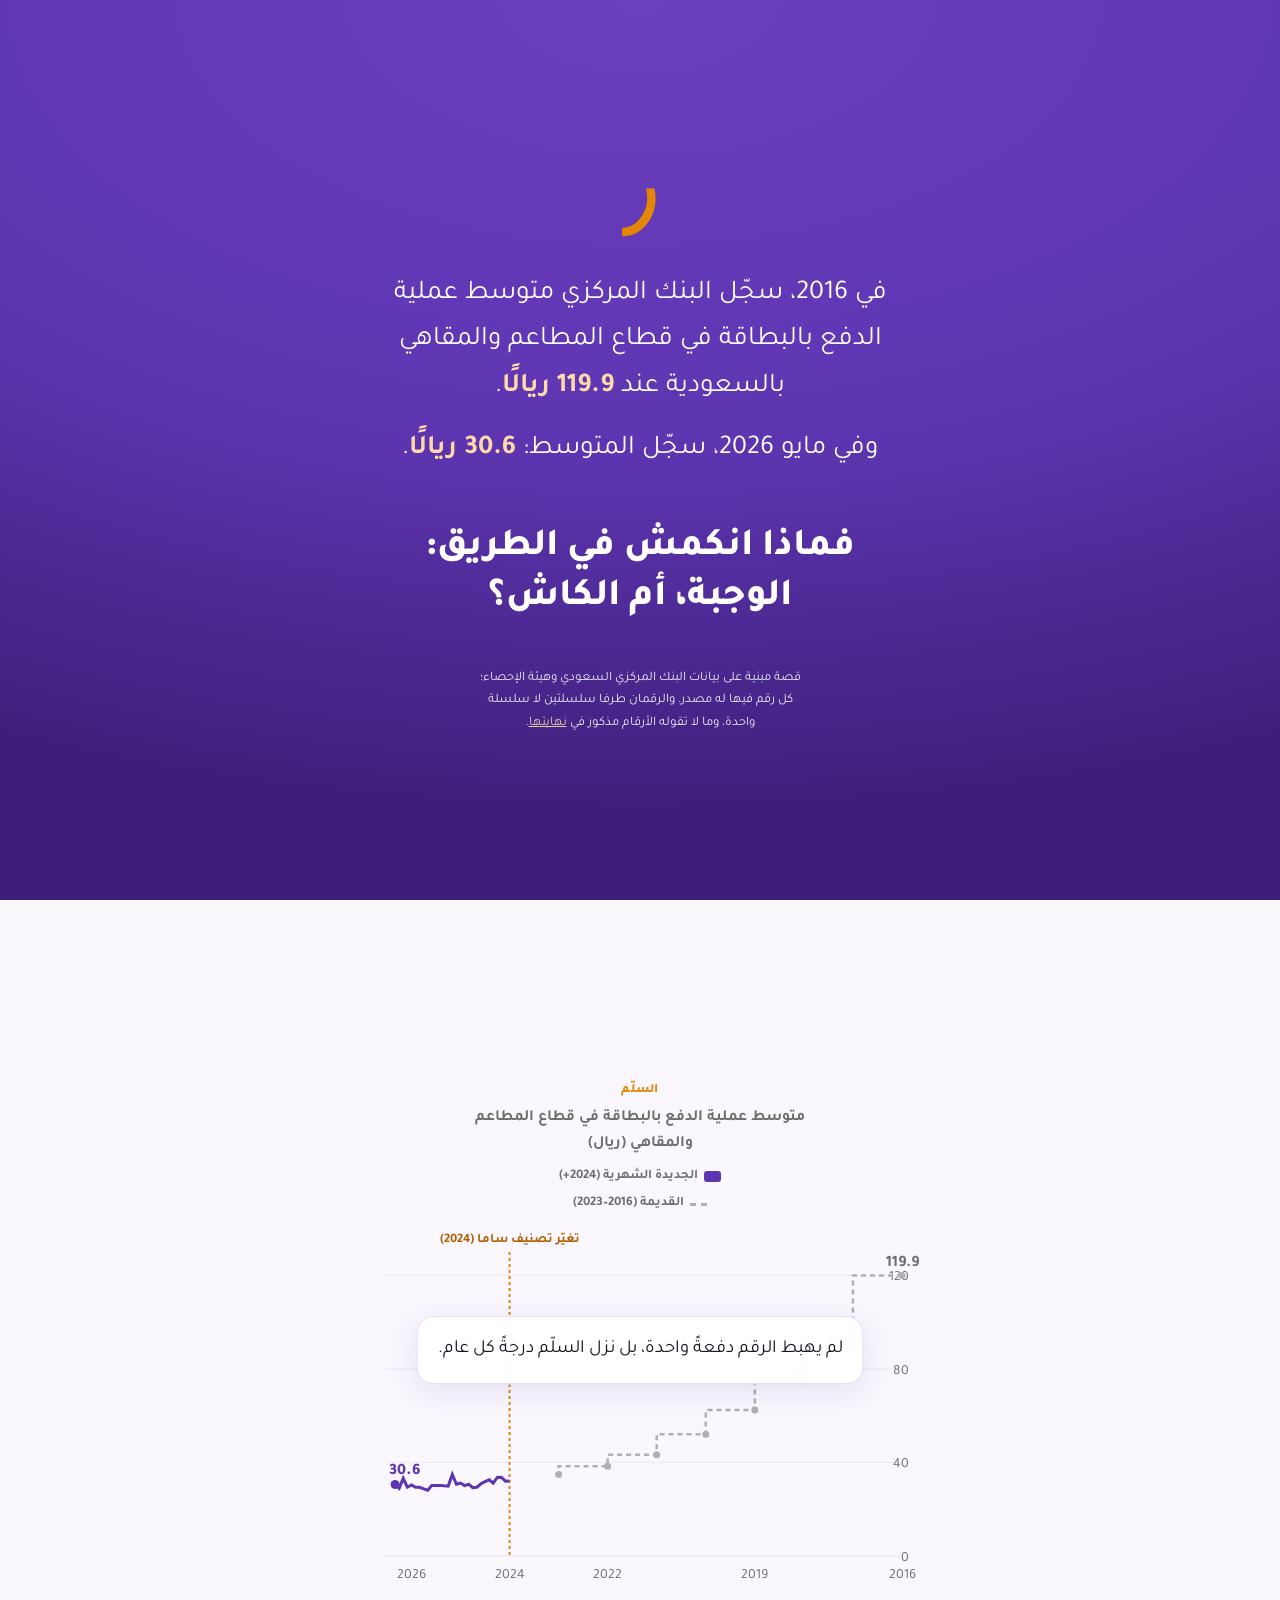
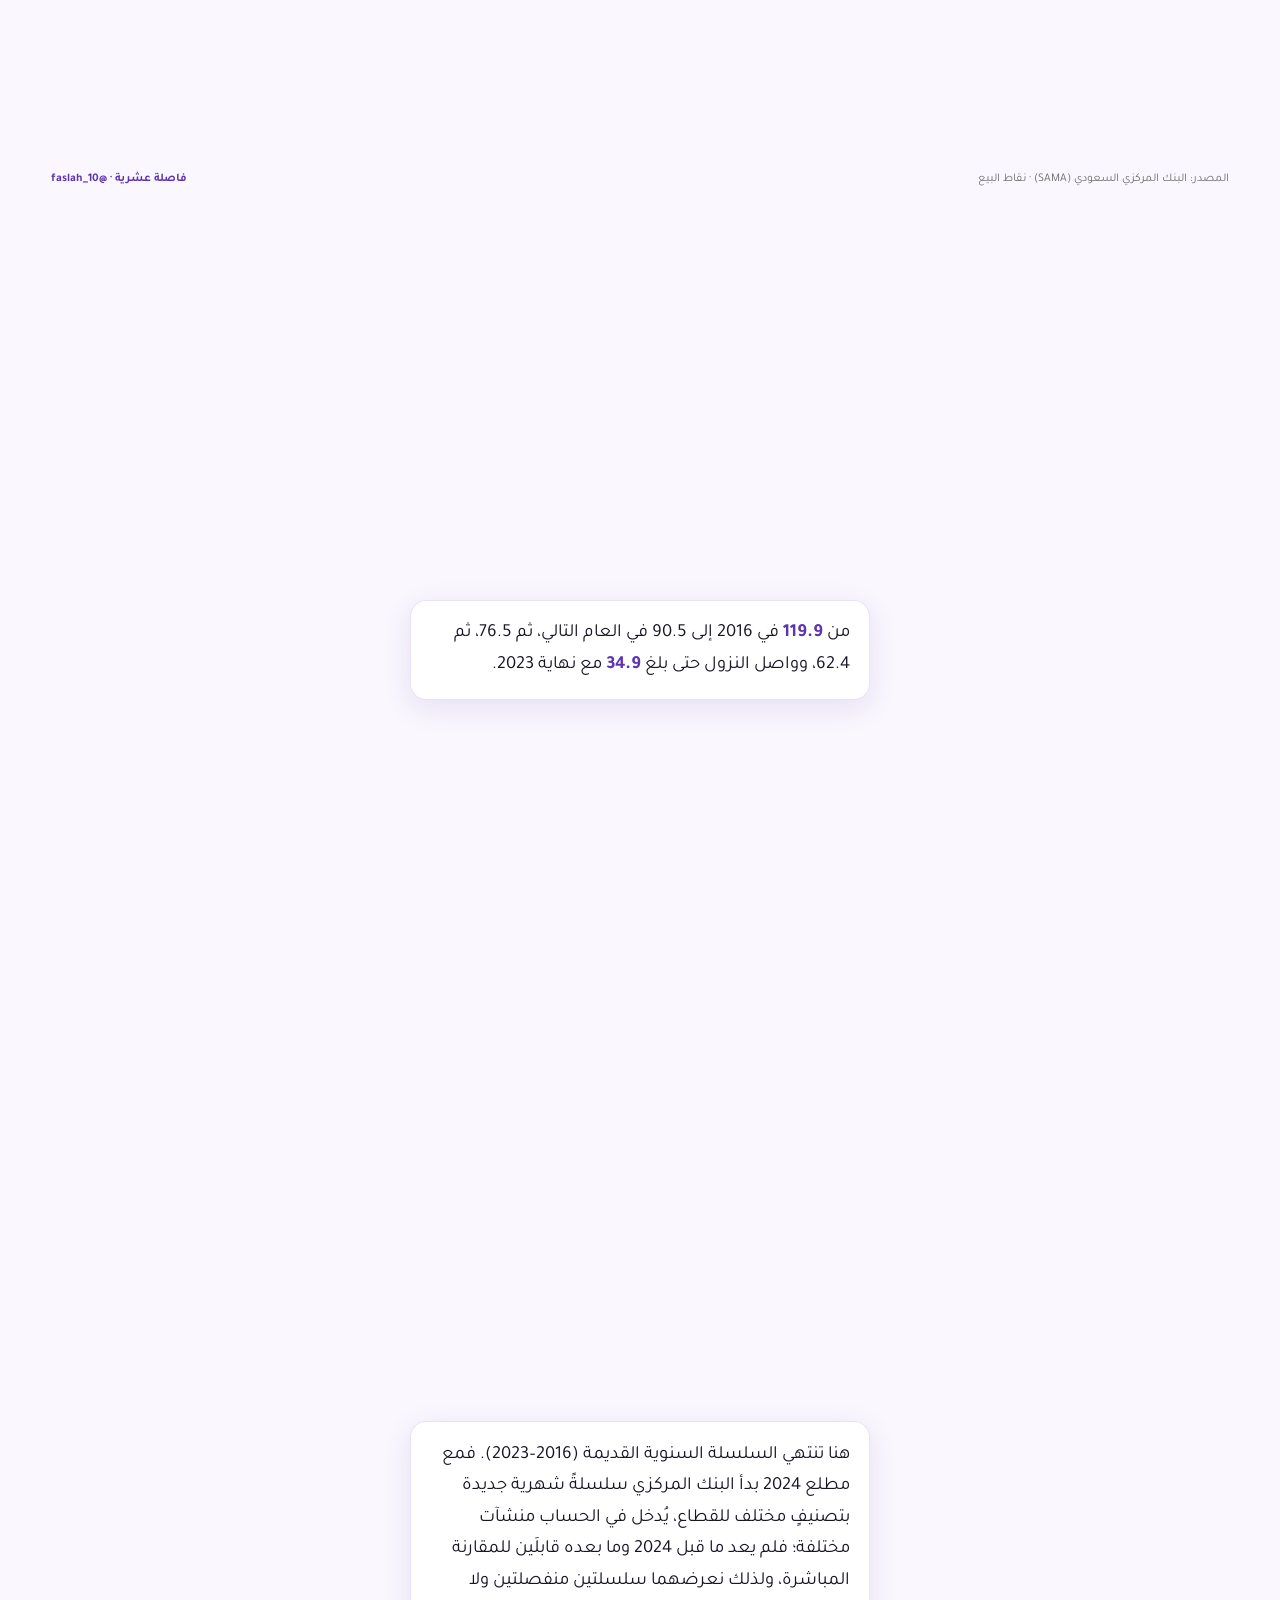
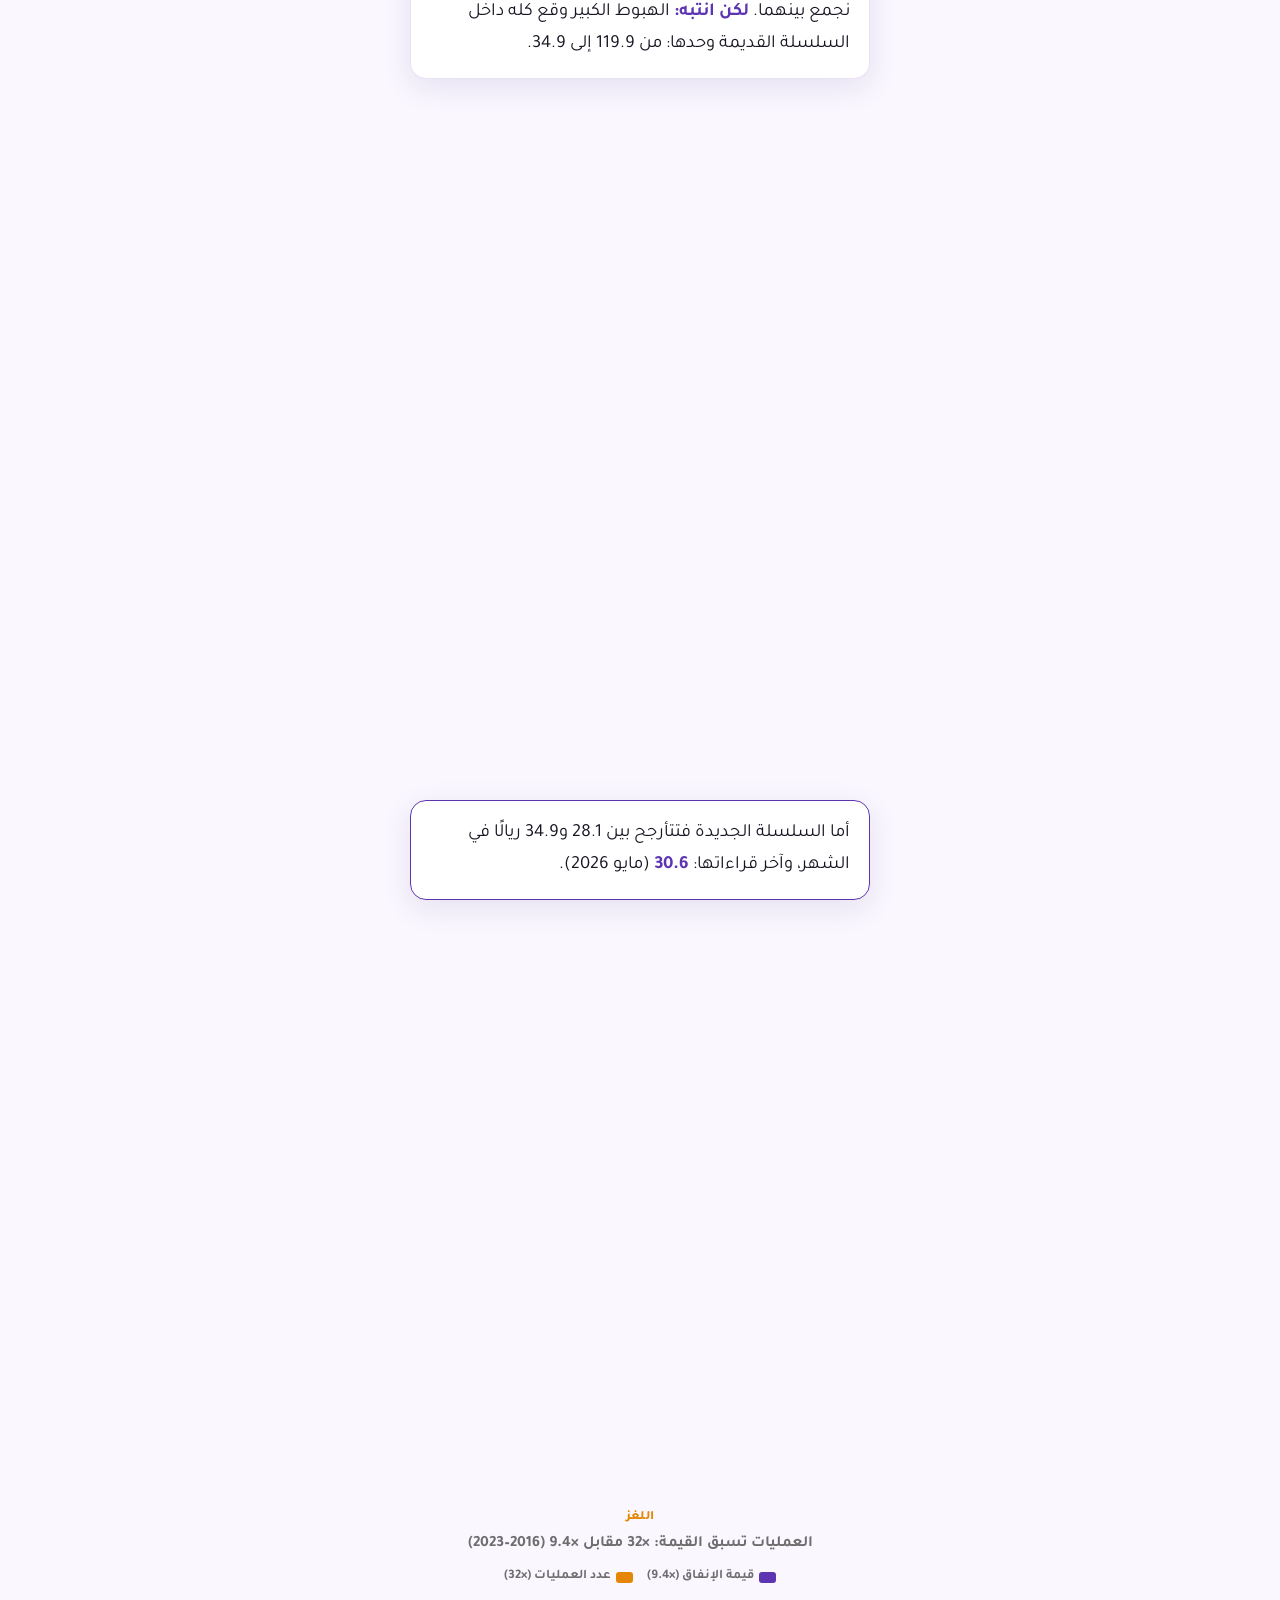
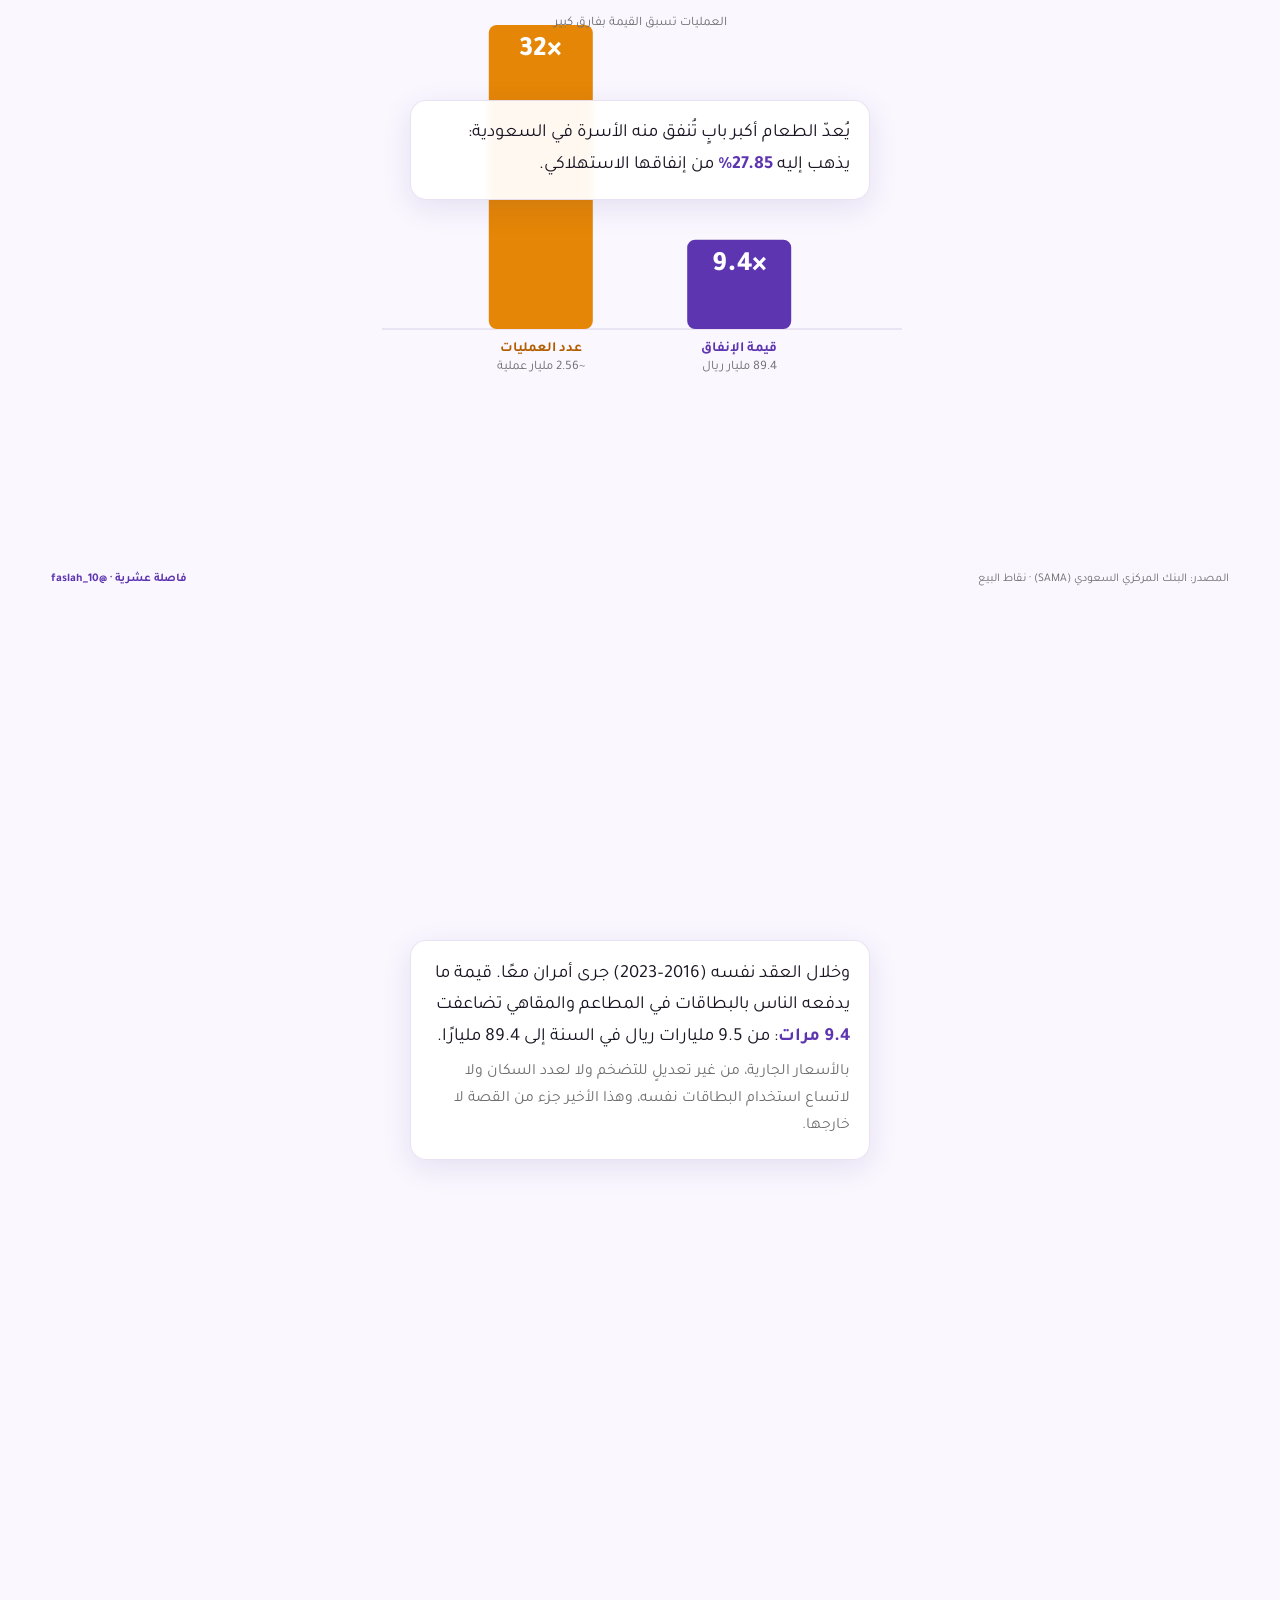
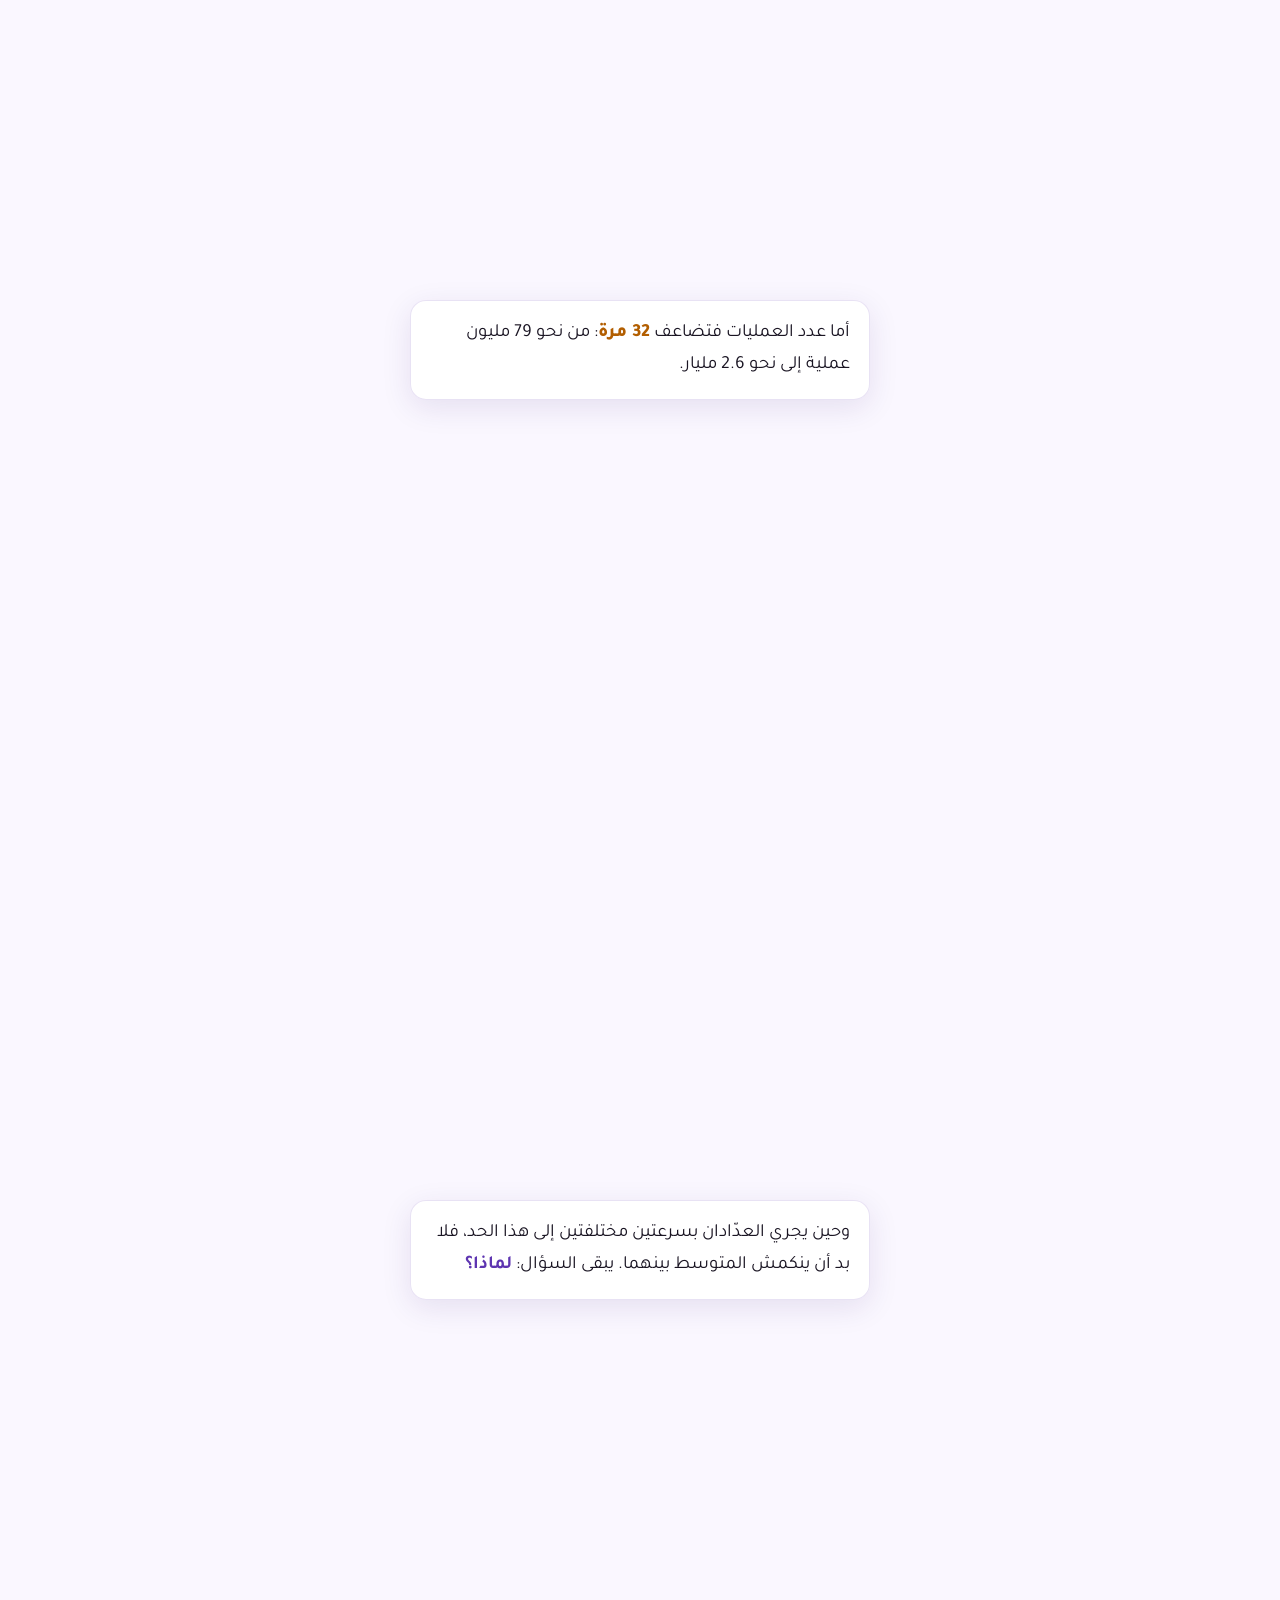
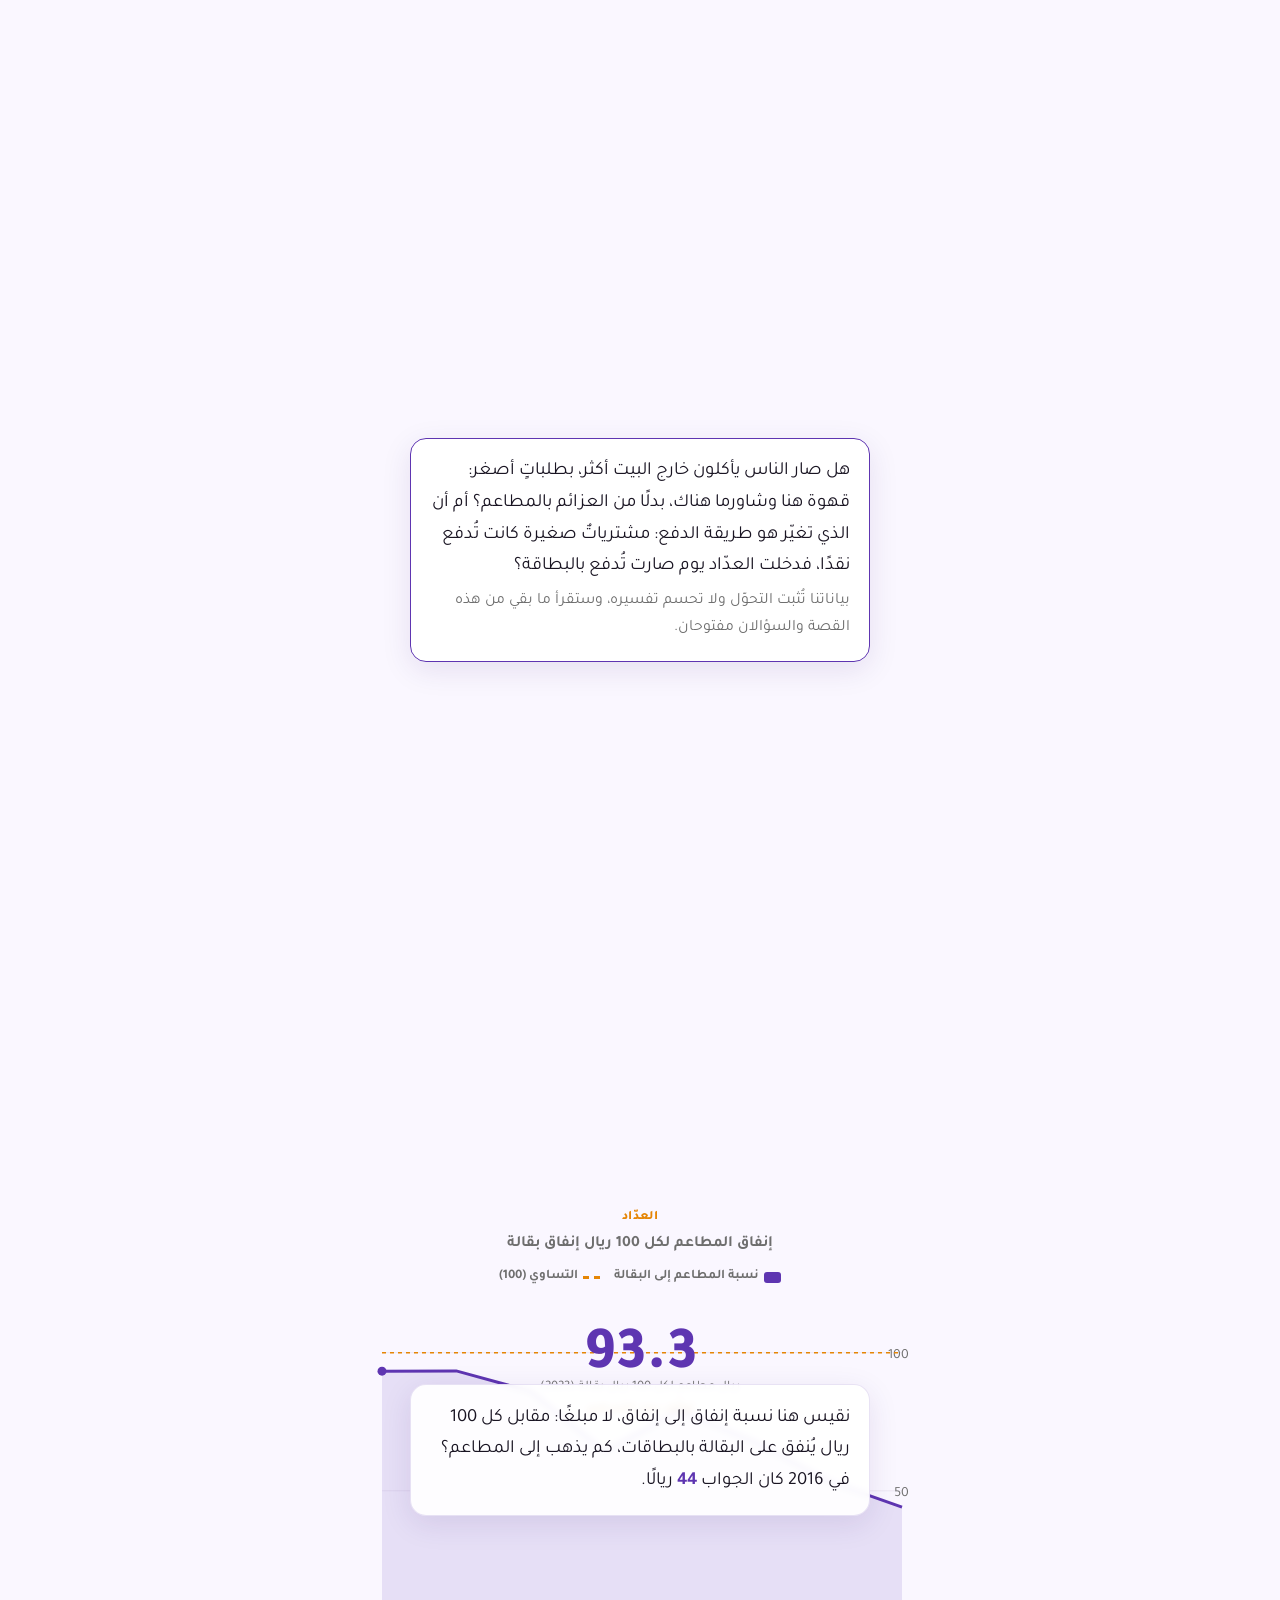
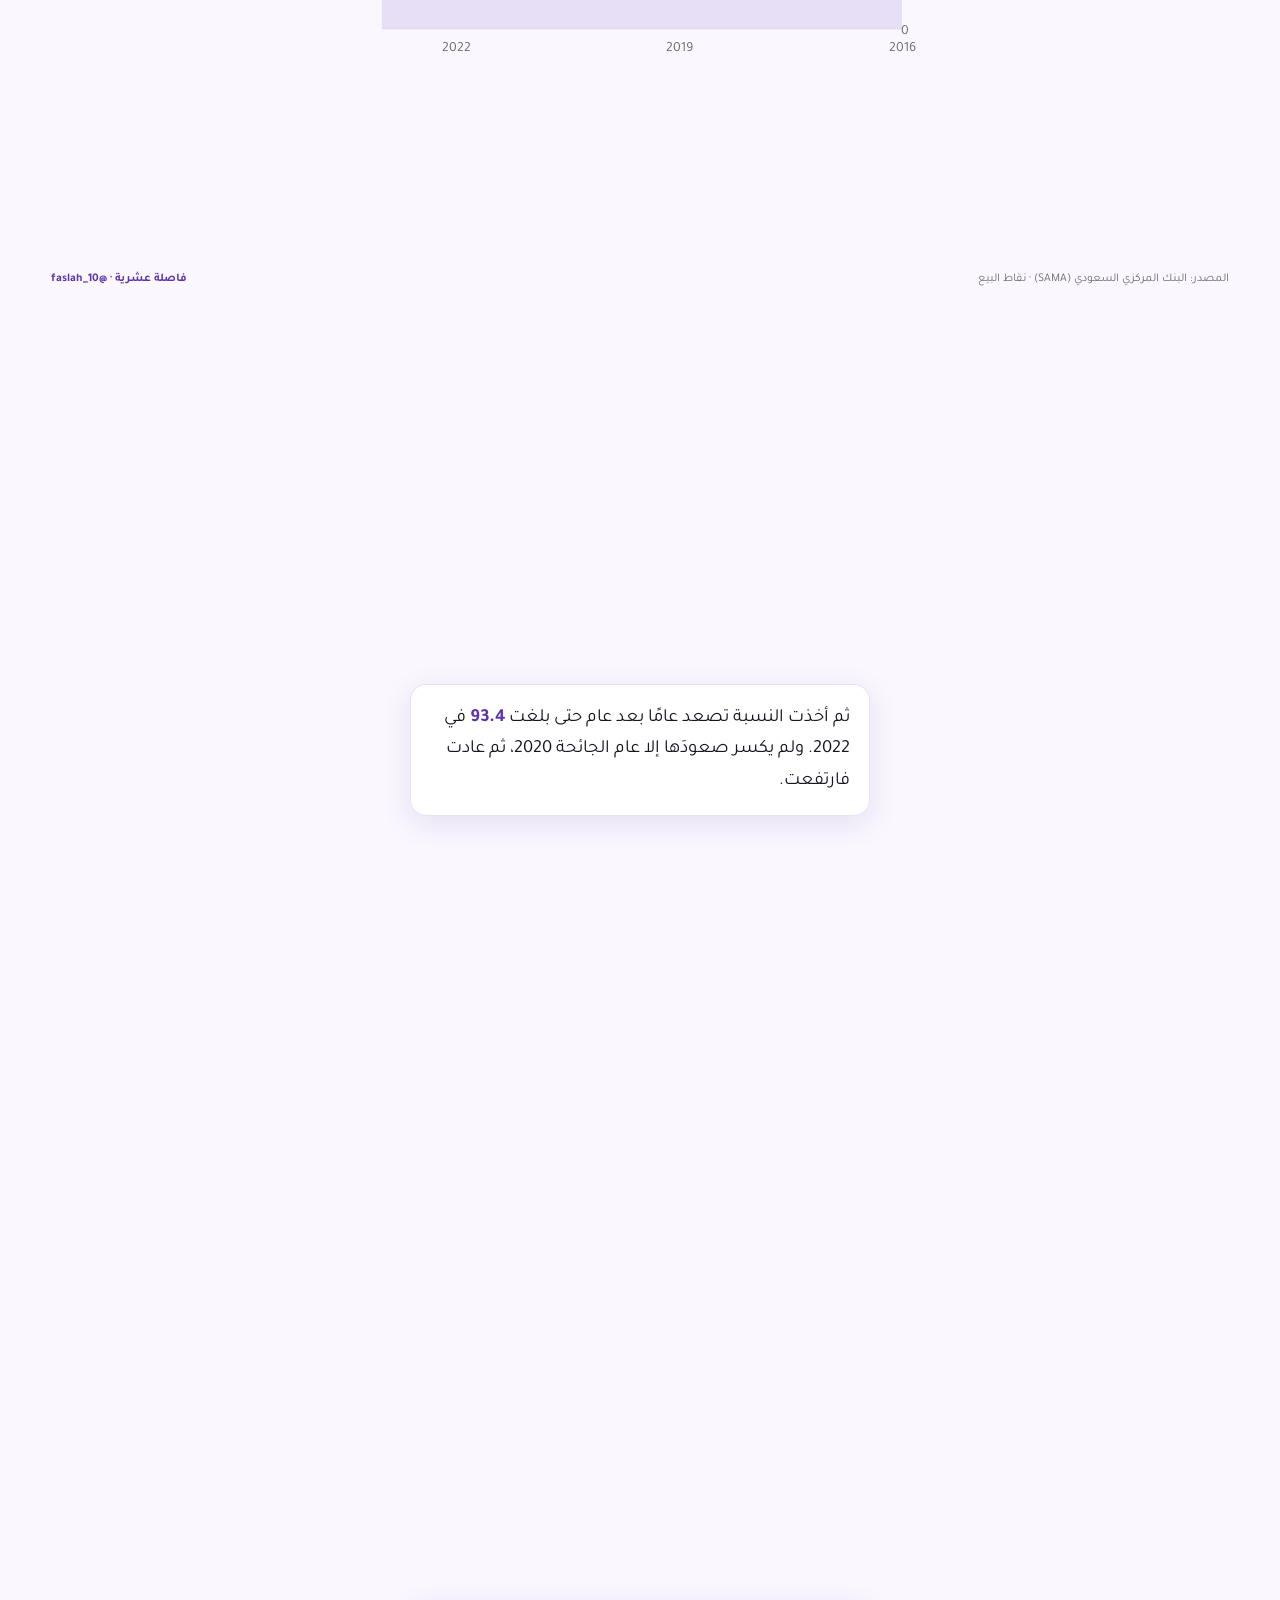
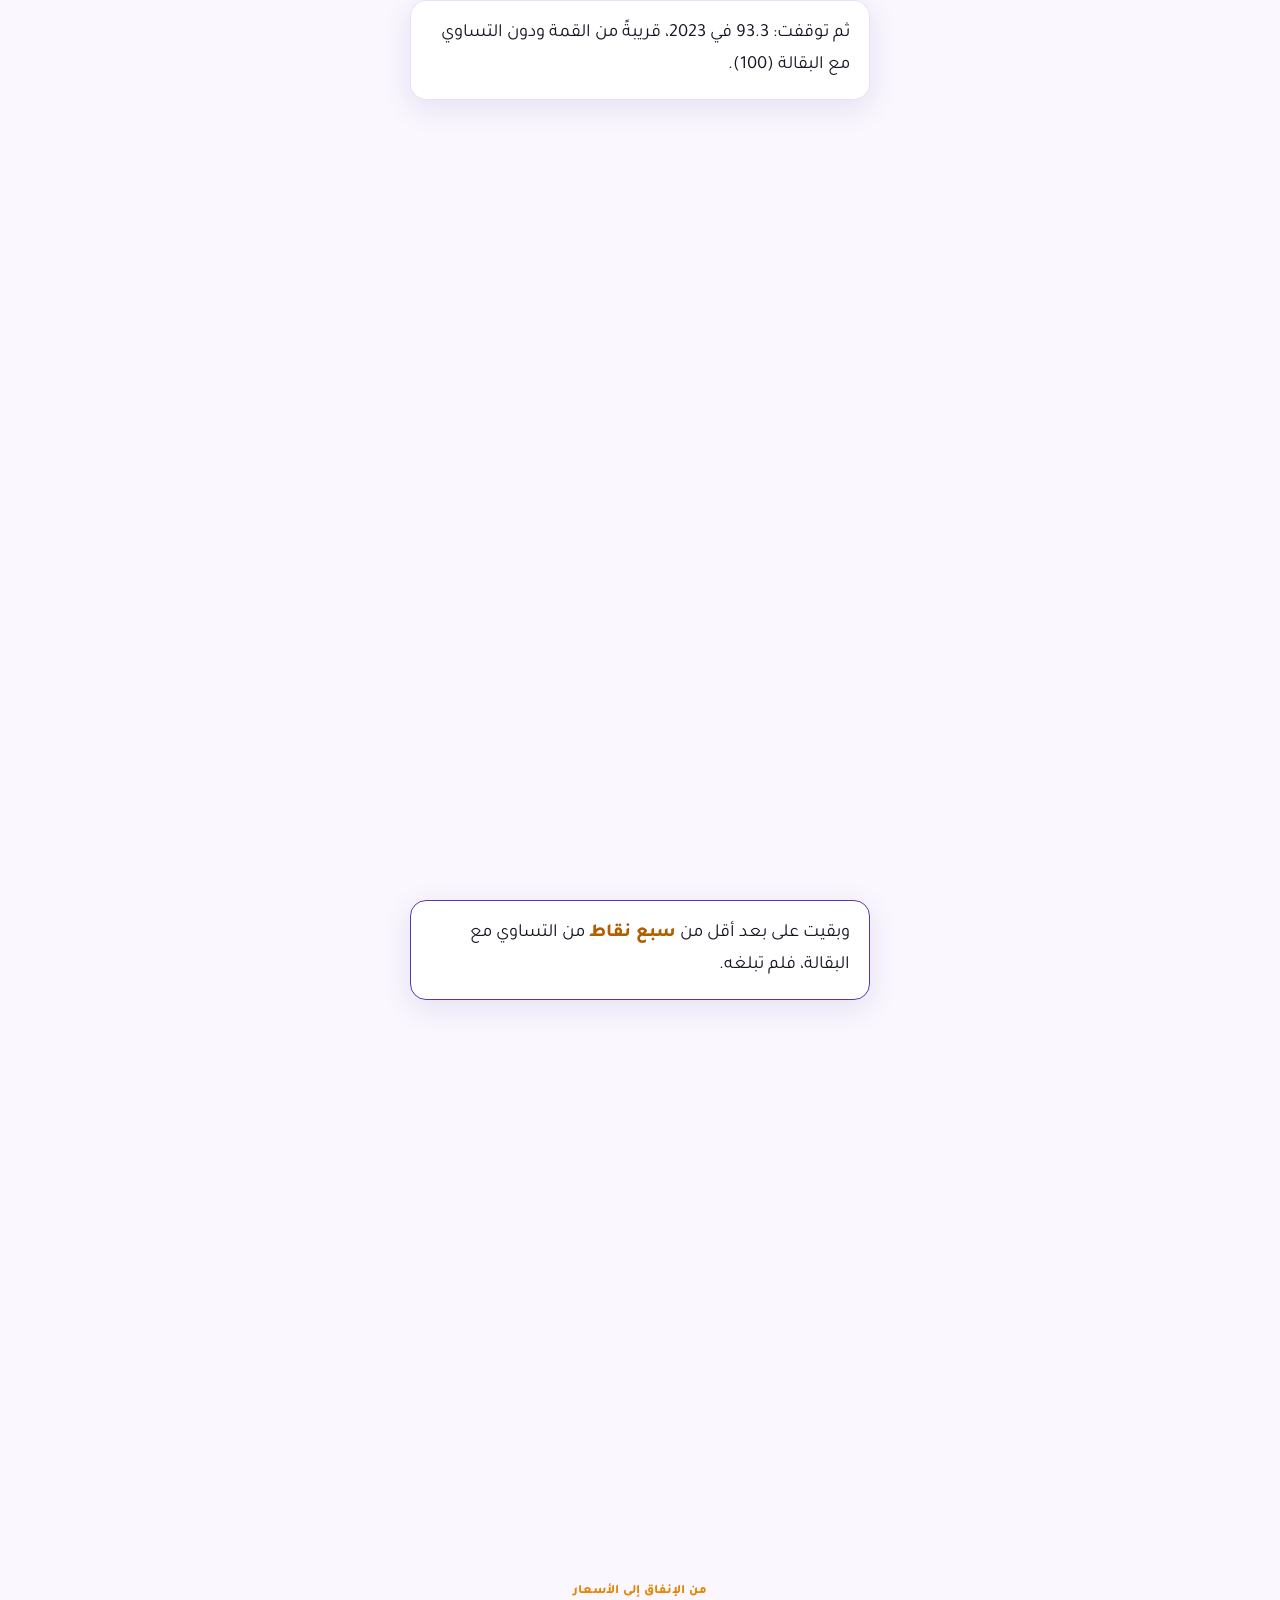
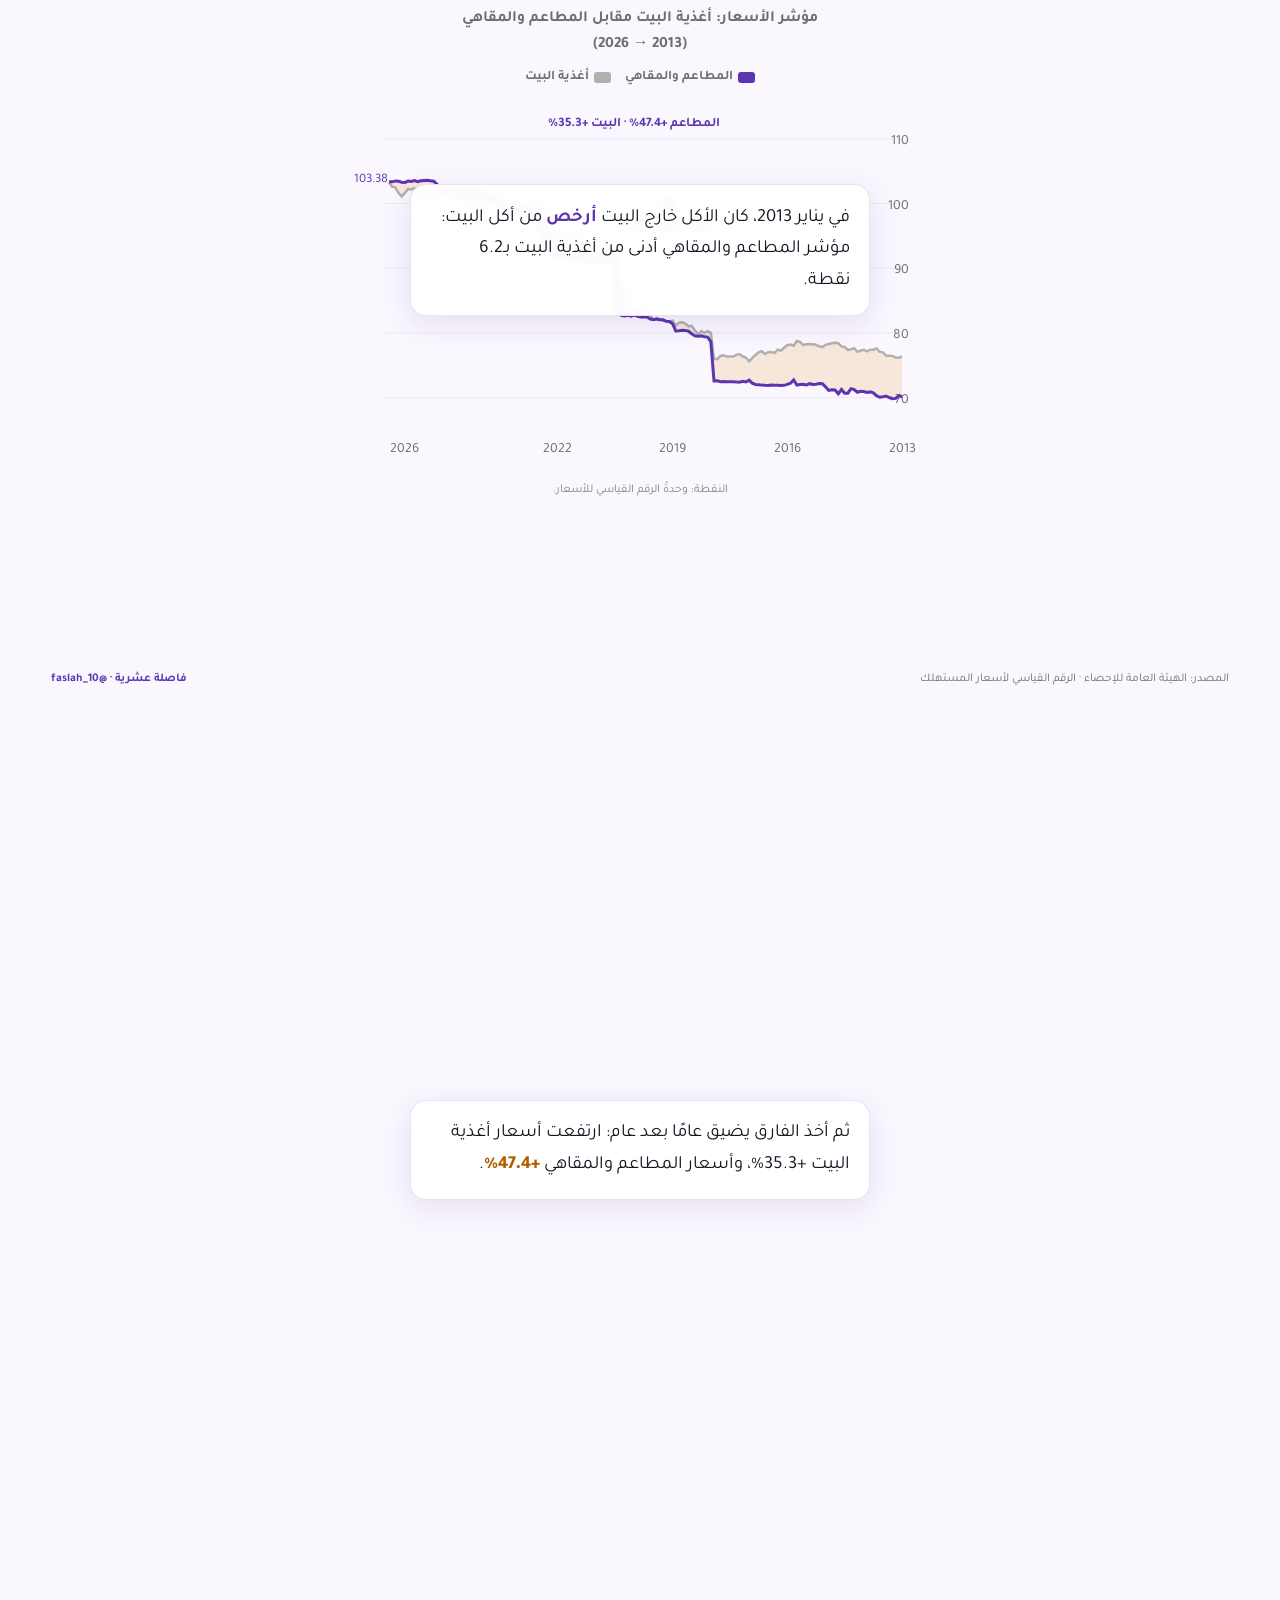
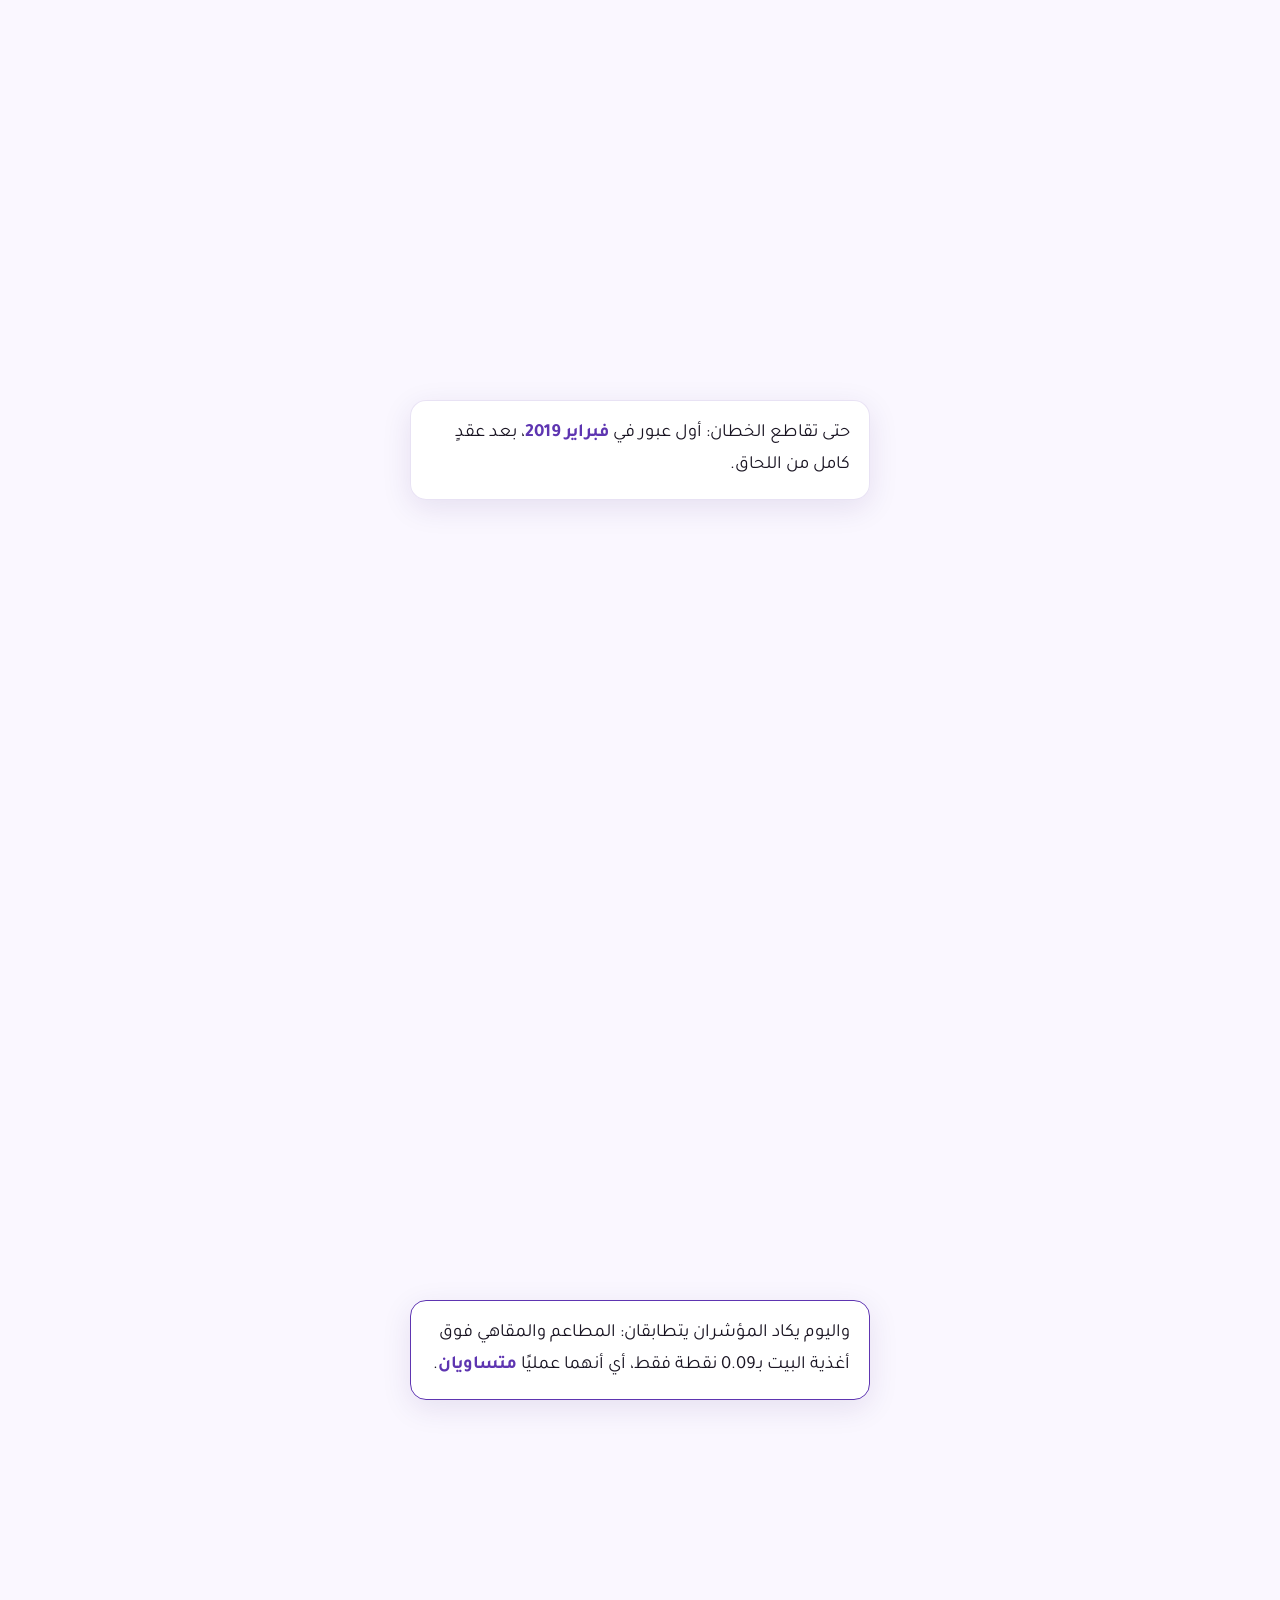
==== food/index.html @ f49c4a78 "Publish food/big-piece-001: polish — scene4 CPI lexicon (البقالة→أغذية البيت); scene6 rounding unifi" ====
<!doctype html>
<html lang="ar" dir="rtl">
<head>
  <meta charset="utf-8">
  <meta name="viewport" content="width=device-width, initial-scale=1, viewport-fit=cover">
  <title>من 120 إلى 31 ريالًا: ماذا انكمش فعلًا، الوجبة أم الكاش؟ · فاصلة عشرية</title>
  <meta name="description" content="عقدٌ من بيانات نقاط البيع وأسعار المستهلك في السعودية: متوسط عملية الدفع بالبطاقة في قطاع المطاعم والمقاهي هبط من 119.9 إلى نحو 31 ريالًا. قصة مبنية على بيانات، كل رقم فيها له مصدر.">
  <meta name="theme-color" content="#5E35B1">
  <link rel="canonical" href="https://faslah10.github.io/stories/food/">
  <meta property="og:type" content="article">
  <meta property="og:locale" content="ar_AR">
  <meta property="og:site_name" content="فاصلة عشرية">
  <meta property="og:url" content="https://faslah10.github.io/stories/food/">
  <meta property="og:title" content="من 120 إلى 31 ريالًا: ماذا انكمش فعلًا، الوجبة أم الكاش؟">
  <meta property="og:description" content="عقدٌ من بيانات نقاط البيع وأسعار المستهلك في السعودية، كل رقم فيه مصدر.">
  <meta property="og:image" content="https://faslah10.github.io/stories/food/assets/og-cover.png">
  <meta name="twitter:card" content="summary_large_image">
  <meta name="twitter:site" content="@faslah_10">
  <meta name="twitter:image" content="https://faslah10.github.io/stories/food/assets/og-cover.png">
  <link rel="preconnect" href="https://fonts.googleapis.com">
  <link rel="preconnect" href="https://fonts.gstatic.com" crossorigin>
  <link href="https://fonts.googleapis.com/css2?family=Tajawal:wght@400;700;800&display=swap" rel="stylesheet">
  <link rel="stylesheet" href="css/style.css">
</head>
<body>
  <div id="progress" aria-hidden="true"></div>

  <!-- opening card -->
  <header class="opening">
    <div class="comma" aria-hidden="true">٫</div>
    <p class="lead">في 2016، سجّل البنك المركزي متوسط عملية الدفع بالبطاقة في قطاع المطاعم والمقاهي بالسعودية عند <b class="num">119.9 ريالًا</b>.</p>
    <p class="lead">وفي مايو 2026، سجّل المتوسط: <b class="num">30.6 ريالًا</b>.</p>
    <h1 class="q">فماذا انكمش في الطريق: الوجبة، أم الكاش؟</h1>
    <p class="fine">قصة مبنية على بيانات البنك المركزي السعودي وهيئة الإحصاء؛ كل رقم فيها له مصدر. والرقمان طرفا سلسلتين لا سلسلة واحدة، وما لا تقوله الأرقام مذكور في <a href="#scene7">نهايتها</a>.</p>
  </header>

  <!-- scene 1 · step ladder -->
  <section class="scene" id="scene1" data-scene="1">
    <div class="graphic">
      <div class="scene-kicker">السلّم</div>
      <div class="scene-title">متوسط عملية الدفع بالبطاقة في قطاع المطاعم والمقاهي (ريال)</div>
      <div class="chart-legend">
        <span><i style="background:#5E35B1"></i>الجديدة الشهرية (2024+)</span>
        <span><i class="dash" style="border-top-color:#B0B0B0"></i>القديمة (2016–2023)</span>
      </div>
      <svg id="svg1" viewBox="0 0 620 380" role="img" aria-label="سلّم متوسط عملية الدفع عبر عقد، بمقطعين لا يُلحمان"></svg>
      <div class="scene-footer"><span class="src"></span><span class="brand">فاصلة عشرية · @faslah_10</span></div>
    </div>
    <div class="steps">
      <div class="step" data-scene="1" data-step="0"><div class="card">لم يهبط الرقم دفعةً واحدة، بل نزل السلّم درجةً كل عام.</div></div>
      <div class="step" data-scene="1" data-step="1"><div class="card">من <b class="num">119.9</b> في 2016 إلى <span class="num">90.5</span> في العام التالي، ثم <span class="num">76.5</span>، ثم <span class="num">62.4</span>، وواصل النزول حتى بلغ <b class="num">34.9</b> مع نهاية 2023.</div></div>
      <div class="step" data-scene="1" data-step="2"><div class="card">هنا تنتهي السلسلة السنوية القديمة (2016–2023). فمع مطلع 2024 بدأ البنك المركزي سلسلةً شهرية جديدة بتصنيفٍ مختلف للقطاع، يُدخل في الحساب منشآت مختلفة؛ فلم يعد ما قبل 2024 وما بعده قابلَين للمقارنة المباشرة، ولذلك نعرضهما سلسلتين منفصلتين ولا نجمع بينهما. <b>لكن انتبه:</b> الهبوط الكبير وقع كله داخل السلسلة القديمة وحدها: من <span class="num">119.9</span> إلى <span class="num">34.9</span>.</div></div>
      <div class="step" data-scene="1" data-step="3"><div class="card">أما السلسلة الجديدة فتتأرجح بين <span class="num">28.1</span> و<span class="num">34.9</span> ريالًا في الشهر، وآخر قراءاتها: <b class="num">30.6</b> (مايو 2026).</div></div>
    </div>
  </section>

  <!-- scene 2 · two racing counters -->
  <section class="scene" id="scene2" data-scene="2">
    <div class="graphic">
      <div class="scene-kicker">اللغز</div>
      <div class="scene-title">العمليات تسبق القيمة: ×32 مقابل ×9.4 (2016–2023)</div>
      <div class="chart-legend">
        <span><i style="background:#5E35B1"></i>قيمة الإنفاق (×9.4)</span>
        <span><i style="background:#E58606"></i>عدد العمليات (×32)</span>
      </div>
      <svg id="svg2" viewBox="0 0 620 380" role="img" aria-label="عدّادان: قيمة الإنفاق تصعد ×9.4 والعمليات ×32"></svg>
      <div class="scene-footer"><span class="src"></span><span class="brand">فاصلة عشرية · @faslah_10</span></div>
    </div>
    <div class="steps">
      <div class="step" data-scene="2" data-step="0"><div class="card">يُعدّ الطعام أكبر بابٍ تُنفق منه الأسرة في السعودية: يذهب إليه <b class="num">27.85%</b> من إنفاقها الاستهلاكي.</div></div>
      <div class="step" data-scene="2" data-step="1"><div class="card">وخلال العقد نفسه (2016–2023) جرى أمران معًا. قيمة ما يدفعه الناس بالبطاقات في المطاعم والمقاهي تضاعفت <b class="num">9.4 مرات</b>: من <span class="num">9.5</span> مليارات ريال في السنة إلى <span class="num">89.4</span> مليارًا. <span class="muted">بالأسعار الجارية، من غير تعديلٍ للتضخم ولا لعدد السكان ولا لاتساع استخدام البطاقات نفسه، وهذا الأخير جزء من القصة لا خارجها.</span></div></div>
      <div class="step" data-scene="2" data-step="2"><div class="card">أما عدد العمليات فتضاعف <span class="hi num">32 مرة</span>: من نحو <span class="num">79 مليون</span> عملية إلى نحو <span class="num">2.6 مليار</span>.</div></div>
      <div class="step" data-scene="2" data-step="3"><div class="card">وحين يجري العدّادان بسرعتين مختلفتين إلى هذا الحد، فلا بد أن ينكمش المتوسط بينهما. يبقى السؤال: <b>لماذا؟</b></div></div>
      <div class="step" data-scene="2" data-step="4"><div class="card">هل صار الناس يأكلون خارج البيت أكثر، بطلباتٍ أصغر: قهوة هنا وشاورما هناك، بدلًا من العزائم بالمطاعم؟ أم أن الذي تغيّر هو طريقة الدفع: مشترياتٌ صغيرة كانت تُدفع نقدًا، فدخلت العدّاد يوم صارت تُدفع بالبطاقة؟ <span class="muted">بياناتنا تُثبت التحوّل ولا تحسم تفسيره، وستقرأ ما بقي من هذه القصة والسؤالان مفتوحان.</span></div></div>
    </div>
  </section>

  <!-- scene 3 · ratio odometer -->
  <section class="scene" id="scene3" data-scene="3">
    <div class="graphic">
      <div class="scene-kicker">العدّاد</div>
      <div class="scene-title">إنفاق المطاعم لكل 100 ريال إنفاق بقالة</div>
      <div class="chart-legend">
        <span><i style="background:#5E35B1"></i>نسبة المطاعم إلى البقالة</span>
        <span><i class="dash" style="border-top-color:#E58606"></i>التساوي (100)</span>
      </div>
      <svg id="svg3" viewBox="0 0 620 380" role="img" aria-label="نسبة إنفاق المطاعم إلى البقالة تصعد من 44 إلى 93 وتتوقف قبل خط التساوي"></svg>
      <div class="scene-footer"><span class="src"></span><span class="brand">فاصلة عشرية · @faslah_10</span></div>
    </div>
    <div class="steps">
      <div class="step" data-scene="3" data-step="0"><div class="card">نقيس هنا نسبة إنفاق إلى إنفاق، لا مبلغًا: مقابل كل 100 ريال يُنفق على البقالة بالبطاقات، كم يذهب إلى المطاعم؟ في 2016 كان الجواب <b class="num">44</b> ريالًا.</div></div>
      <div class="step" data-scene="3" data-step="1"><div class="card">ثم أخذت النسبة تصعد عامًا بعد عام حتى بلغت <b class="num">93.4</b> في 2022. ولم يكسر صعودَها إلا عام الجائحة 2020، ثم عادت فارتفعت.</div></div>
      <div class="step" data-scene="3" data-step="2"><div class="card">ثم توقفت: <span class="num">93.3</span> في 2023، قريبةً من القمة ودون التساوي مع البقالة (100).</div></div>
      <div class="step" data-scene="3" data-step="3"><div class="card">وبقيت على بعد أقل من <span class="hi">سبع نقاط</span> من التساوي مع البقالة، فلم تبلغه.</div></div>
    </div>
  </section>

  <!-- scene 4 · two CPI lines + gap flip -->
  <section class="scene" id="scene4" data-scene="4">
    <div class="graphic">
      <div class="scene-kicker">من الإنفاق إلى الأسعار</div>
      <div class="scene-title">مؤشر الأسعار: أغذية البيت مقابل المطاعم والمقاهي (2013 → 2026)</div>
      <div class="chart-legend">
        <span><i style="background:#5E35B1"></i>المطاعم والمقاهي</span>
        <span><i style="background:#B0B0B0"></i>أغذية البيت</span>
      </div>
      <svg id="svg4" viewBox="0 0 620 380" role="img" aria-label="خطّا مؤشر الأسعار يتقاطعان: المطاعم تعبر أغذية البيت"></svg>
      <div class="chart-note">النقطة: وحدةُ الرقم القياسي للأسعار.</div>
      <div class="scene-footer"><span class="src"></span><span class="brand">فاصلة عشرية · @faslah_10</span></div>
    </div>
    <div class="steps">
      <div class="step" data-scene="4" data-step="0"><div class="card">في يناير 2013، كان الأكل خارج البيت <b>أرخص</b> من أكل البيت: مؤشر المطاعم والمقاهي أدنى من أغذية البيت بـ<span class="num">6.2</span> نقطة.</div></div>
      <div class="step" data-scene="4" data-step="1"><div class="card">ثم أخذ الفارق يضيق عامًا بعد عام: ارتفعت أسعار أغذية البيت <span class="num">+35.3%</span>، وأسعار المطاعم والمقاهي <b class="hi num">+47.4%</b>.</div></div>
      <div class="step" data-scene="4" data-step="2"><div class="card">حتى تقاطع الخطان: أول عبور في <b>فبراير 2019</b>، بعد عقدٍ كامل من اللحاق.</div></div>
      <div class="step" data-scene="4" data-step="3"><div class="card">واليوم يكاد المؤشران يتطابقان: المطاعم والمقاهي فوق أغذية البيت بـ<span class="num">0.09</span> نقطة فقط، أي أنهما عمليًا <b>متساويان</b>.</div></div>
      <div class="step" data-scene="4" data-step="4"><div class="card">وحتى منذ 2023 يسيران شبه متلازمين: <span class="num">+4.5%</span> للمطاعم مقابل <span class="num">+3.4%</span> لأغذية البيت. فإذا كانت أسعار المطاعم وأغذية البيت تتحرك متقاربةً طوال العقد، فتضاعُف العمليات <b class="hi">×32</b> وقيمتها ×9.4 ليس في الأسعار: إنه في <b>السلوك</b>.</div></div>
    </div>
  </section>

  <!-- scene 5 · Ramadan week-role strip -->
  <section class="scene" id="scene5" data-scene="5">
    <div class="graphic">
      <div class="scene-kicker">ماذا يفعل رمضان بالإنفاق؟</div>
      <div class="scene-title">إنفاق المطاعم لكل 100 ريال إنفاق بقالة</div>
      <div class="chart-legend">
        <span><i style="background:#E58606"></i>أسبوع العيد</span>
        <span><i style="background:#5E35B1"></i>فوق التساوي (100)</span>
        <span><i style="background:#B0B0B0"></i>دون التساوي</span>
      </div>
      <svg id="svg5" viewBox="0 0 620 380" role="img" aria-label="أسابيع رمضان: النسبة تنخفض في الصيام وترتفع في أسبوع العيد"></svg>
      <div class="scene-footer"><span class="src"></span><span class="brand">فاصلة عشرية · @faslah_10</span></div>
    </div>
    <div class="steps">
      <div class="step" data-scene="5" data-step="0"><div class="card">في أسابيع الصيام الأولى يميل الإنفاق إلى البقالة: تنفق الأسر عليها نحو <span class="num">1.6</span> ضعف ما تنفقه على المطاعم، ثم نحو <span class="num">1.26</span> في منتصف الشهر.</div></div>
      <div class="step" data-scene="5" data-step="1"><div class="card">ثم يأتي أسبوع العيد فينقلب كل شيء: في عيد 2025 بلغت النسبة <b class="hi num">136</b>. وفي ثلاثة من خمسة أعوام وقعت الذروة في أسبوع العيد نفسه، وفي عامين في الأسبوع الذي يسبقه.</div></div>
      <div class="step" data-scene="5" data-step="2"><div class="card">وتقف ذروة 2025 الأعلى في السلسلة كلها. <span class="muted">وأول عام في السلسلة (2021) كان تحت قيود الجائحة، فمقارنته ليست مقارنة سنة عادية.</span> يتكرر هذا الإيقاع الموسمي كل عام، لكنه لا يفسّر لغز العقد.</div></div>
    </div>
  </section>

  <!-- inline subscribe (moved after scene 5) -->
  <aside class="subscribe-inline">
    <span>تعجبك القراءة بالأرقام؟</span>
    <a href="https://faslah10.substack.com" target="_blank" rel="noopener">اشترك في «فاصلة عشرية»: قراءة أسبوعية لاقتصاد السعودية بالأرقام</a>
  </aside>

  <!-- scene 6 · STATIC (no sticky graphic, no scroll steps): comparison → ladder → basket → methodology -->
  <section class="scene6-static" id="scene6" data-scene="6">
    <div class="scene-kicker">ماذا تشتري الثلاثون ريالًا؟</div>
    <div class="scene-title"><span class="pending-badge">أسعار موثّقة من منصّات العلامات الرسمية</span></div>

    <!-- Claim 1: grocery swipe vs restaurant swipe -->
    <div class="s6-cmp-row">
      <div class="s6-cmp grocery">
        <div class="s6-cmp-v">≈ <span class="num">39.3</span></div>
        <div class="s6-cmp-l">عملية البقالة</div>
        <div class="s6-cmp-n">سلة تُملأ</div>
      </div>
      <div class="s6-cmp-vs">مقابل</div>
      <div class="s6-cmp rest">
        <div class="s6-cmp-v">≈ <span class="num">30.6</span></div>
        <div class="s6-cmp-l">عملية المطعم</div>
        <div class="s6-cmp-n">طلب يُحمل</div>
      </div>
    </div>
    <p class="s6-text">عملية البقالة الواحدة أكبر من عملية المطعم بالريال (مايو 2026): البقالة سلةٌ تُملأ دفعةً، والمطعم طلبٌ يتكرر.</p>

    <!-- Claim 2: the item ladder (average marked above; cards rendered from data) -->
    <div id="grid6" class="grid-cards"></div>

    <!-- basket caption (the cash bridge) + methodology -->
    <p class="s6-text s6-basket">كلها مشترياتٌ صغيرة، من النوع الذي كان يُدفع نقدًا قبل أن يدخل العدّاد.</p>
    <p class="s6-text s6-method">رصدنا أسعار الاستلام من منصّات الطلب الرسمية للعلامات يومي 29–30 يوليو 2026 من فروع بالرياض، والسلاسل توحّد أسعارها وطنيًا عبر منصّاتها؛ وهي صورة أسعار لحظتها، غرضها تثبيت معنى المتوسط لا تتبّع تغيّره.</p>
    <div class="scene-footer s6-foot"><span class="src"></span><span class="brand">فاصلة عشرية · @faslah_10</span></div>
  </section>

  <!-- scene 7 · counter → closing → honesty cards -->
  <section class="scene" id="scene7" data-scene="7">
    <div class="graphic">
      <div class="scene-kicker">ما لا تقوله الأرقام</div>
      <svg id="svg7" viewBox="0 0 620 380" role="img" aria-label="العدّاد الشخصي الختامي: نحو 9.6 عمليات شهريًا لكل مقيم بعمر 15 سنة فأكثر"></svg>
      <div class="scene-footer"><span class="src"></span><span class="brand">فاصلة عشرية · @faslah_10</span></div>
    </div>
    <div class="steps" id="scene7steps">
      <div class="step" data-scene="7" data-step="0"><div class="card closing-card">
        <p>لكل مقيم في السعودية بعمر 15 سنة فأكثر نحو <b class="num">9.6</b> عملية مطاعم بالبطاقة شهريًا: <span class="num">263.7</span> مليون عملية في مايو 2026، مقسومةً على <span class="num">27.4</span> مليون مقيم بهذا العمر (تقديرات منتصف 2024). عمليةٌ كل ثلاثة أيام تقريبًا، بالبطاقات وحدها، والعملية ليست وجبة.</p>
        <p class="q">فماذا انكمش فعلًا؟ العملية، لا سعر الوجبة. فمنذ 2013 ارتفع مؤشر أسعار المطاعم والمقاهي <span class="num">47.4%</span>، فالوجبة نفسها صارت أغلى لا أرخص؛ إنما صغُرت العملية: مشترياتٌ أصغر وأكثر تكرارًا، ودخل العدّادَ ما كان يُدفع نقدًا. وحتى بعد تعديلها لتضخّم أسعار المطاعم، تراجعت العملية بالقيمة الحقيقية نحو <span class="num">6%</span> منذ 2024.</p>
      </div></div>
      <div class="step" data-scene="7" data-step="1"><div class="summary-card">
        <h3>الخلاصة في ثلاث جمل</h3>
        <ol class="summary-list">
          <li>الناس في السعودية يمرّرون بطاقاتهم في المطاعم أكثر من ثلاثين ضعف ما كانوا قبل عقد، وبمبالغ أصغر في كل مرة.</li>
          <li>الأكل خارج البيت صار أغلى من أكل البيت بعدما كان أرخص منه نسبيًا، وغلاؤه يتسارع منذ 2023.</li>
          <li>التحوّل مؤكدٌ في سجل الإنفاق؛ أما تفسيره فمعلّق بين هجرة الكاش وتغيّر العادات.</li>
        </ol>
      </div></div>
      <!-- honesty cards (bordered, one line each, never folded) injected here from data.json, after the summary -->
    </div>
    <div class="scene-end" aria-hidden="true">•</div>
  </section>

  <footer class="opening teaser" style="min-height:70vh">
    <p class="lead">القصة القادمة تتبع الريال في رحلته الأخيرة:</p>
    <h2 class="q">من قائمة المطعم إلى باب بيتك: من يأخذ ماذا في الطريق؟</h2>
    <p class="fine">أرقام البنك المركزي وهيئة الإحصاء متحقق منها ضد المصدر الأولي. وأسعار العلامات رُصدت من منصّات الطلب الرسمية يومي 29–30 يوليو 2026، بأسعار الاستلام حيث يتاح؛ أسعار الرياض من فروع محددة، والسلاسل توحّد أسعارها وطنيًا فاعتمدناها للمدن الأخرى.<br>فاصلة عشرية · @faslah_10</p>
  </footer>

  <!-- prominent subscribe -->
  <section class="subscribe">
    <h2>اشترك في «فاصلة عشرية»</h2>
    <p>قراءة أسبوعية لاقتصاد السعودية بالأرقام.</p>
    <a class="btn" href="https://faslah10.substack.com" target="_blank" rel="noopener">اشترك مجانًا</a>
  </section>

  <script src="vendor/d3.v7.min.js"></script>
  <script src="js/scenes.js"></script>
  <script src="js/app.js"></script>
</body>
</html>
---- food/css/style.css ----
/* Big-Piece-001 · scrollytelling. Mobile-first, RTL, house colors + contrast text. */
:root {
  --purple: #5E35B1;   /* fills */
  --orange: #E58606;
  --grey:   #B0B0B0;
  --t-grey: #6E6E6E;   /* TEXT/axis contrast */
  --t-orange: #B25E00;
  --ink:    #1a1523;
  --paper:  #faf7ff;
  --card:   rgba(255,255,255,0.94);
  --muted:  #6E6E6E;
  --font: "Tajawal", "Noto Sans Arabic", "Segoe UI", Tahoma, "Geeza Pro", Arial, sans-serif;
}
* { box-sizing: border-box; }
html { scroll-behavior: smooth; }
body {
  margin: 0; background: var(--paper); color: var(--ink);
  font-family: var(--font); direction: rtl; text-align: right;
  line-height: 1.7; -webkit-text-size-adjust: 100%; overflow-x: hidden;
}
h1, h2, h3 { line-height: 1.3; font-weight: 800; margin: 0 0 .4em; }
.num { font-variant-numeric: tabular-nums; font-feature-settings: "tnum"; }
.muted { color: var(--muted); font-size: .85em; display: inline-block; margin-top: .35em; }
a { color: var(--purple); }

/* scroll progress bar */
#progress { position: fixed; top: 0; inset-inline: 0; height: 3px; width: 0;
  background: linear-gradient(90deg, var(--orange), var(--purple)); z-index: 50; transition: width .08s linear; }

/* opening / teaser */
.opening {
  min-height: 100vh; display: flex; flex-direction: column; justify-content: center;
  align-items: center; text-align: center; padding: 8vh 6vw;
  background: radial-gradient(120% 90% at 50% 0%, #6a3fc0 0%, var(--purple) 55%, #3d1f7a 100%);
  color: #fff;
}
.opening .comma { font-size: clamp(3rem, 18vw, 7rem); color: var(--orange); line-height: 1;
  animation: pulse 2.6s ease-in-out infinite; }
.opening .lead { font-size: clamp(1.1rem, 5.2vw, 1.7rem); max-width: 36ch; margin: .3em auto; }
.opening .lead b { color: #ffd9a8; }
.opening .q { font-size: clamp(1.4rem, 7vw, 2.4rem); font-weight: 800; margin-top: 1.1em; max-width: 24ch; }
.opening .fine { font-size: .82rem; opacity: .9; margin-top: 2.2em; max-width: 46ch; }
.opening .fine a { color: #ffd9a8; }
@keyframes pulse { 0%,100%{ transform: scale(1); opacity:.85 } 50%{ transform: scale(1.12); opacity:1 } }

/* scene scaffold */
.scene { position: relative; }
.graphic {
  position: sticky; top: 0; height: 100vh; display: flex; flex-direction: column;
  align-items: center; justify-content: center; z-index: 1; padding: 7vh 3vw 9vh;
}
.graphic svg { width: min(96vw, 620px); height: auto; max-height: 62vh; overflow: visible; min-height: 240px; }
.graphic svg:empty { background: linear-gradient(100deg,#efe9f8 30%,#f6f2fc 50%,#efe9f8 70%);
  background-size: 200% 100%; animation: sk 1.2s linear infinite; border-radius: 14px; min-height: 300px; }
@keyframes sk { to { background-position: -200% 0 } }
.scene-kicker { font-size: .8rem; font-weight: 800; color: var(--orange); letter-spacing: .02em; margin-bottom: .2em; text-align: center; }
.scene-title { font-size: .98rem; color: var(--t-grey); font-weight: 700; margin-bottom: .5em; text-align: center; max-width: 40ch; }
/* chart color legend (HTML, below the title · always in flow, never clipped by the sticky graphic) */
.chart-legend { display: flex; flex-wrap: wrap; gap: .3rem .9rem; justify-content: center; align-items: center;
  margin: 0 0 .5em; font-size: .82rem; font-weight: 600; color: var(--t-grey); max-width: 42ch; }
.chart-legend span { display: inline-flex; align-items: center; gap: .4em; white-space: nowrap; }
.chart-legend i { width: 17px; height: 11px; border-radius: 3px; display: inline-block; flex: none; }
.chart-legend i.dash { height: 0; background: none; border-radius: 0; border-top: 3px dashed currentColor; }
/* small chart caption/footnote (e.g. unit note), under the chart near the source line · out of the prose */
.chart-note { text-align: center; color: var(--t-grey); font-size: .74rem; opacity: .85; margin: .3rem auto 0; max-width: 40ch; }
.steps { position: relative; margin-top: -100vh; z-index: 2; }
.step { min-height: 100vh; display: flex; align-items: center; padding: 3vh 5vw; }
.step .card {
  background: var(--card); backdrop-filter: blur(3px); border: 1px solid rgba(94,53,177,.14);
  border-radius: 16px; padding: 1.1rem 1.2rem; max-width: 42ch; margin-inline: auto;
  box-shadow: 0 8px 30px rgba(50,20,110,.10); font-size: clamp(1.02rem, 4.4vw, 1.16rem);
}
.step .card b { color: var(--purple); }
.step .card .hi { color: var(--t-orange); font-weight: 800; }
.step[data-active="true"] .card { border-color: var(--purple); }

/* value chips */
.vals { list-style: none; display: flex; flex-wrap: wrap; gap: .5rem; margin: .8rem 0 0; padding: 0; }
.vals li { display: flex; align-items: baseline; gap: .4em; background: #f1eafb; border-radius: 10px; padding: .4em .8em; }
.vals .y { color: var(--t-grey); font-size: .85em; font-weight: 600; }
.vals .v { color: var(--purple); font-weight: 800; }

/* per-scene footer: pinned mini source + brand (charts get screenshotted alone) */
.scene-footer {
  position: absolute; bottom: 0; inset-inline: 0; padding: .5rem 4vw .7rem;
  font-size: .74rem; color: var(--t-grey); display: flex; justify-content: space-between;
  gap: 1rem; background: linear-gradient(0deg, var(--paper) 55%, transparent); z-index: 3;
}
.scene-footer .brand { color: var(--purple); font-weight: 700; white-space: nowrap; }
.scene-end { text-align: center; color: var(--grey); font-size: 1.5rem; padding: 6vh 0 10vh; letter-spacing: .6em; }

/* honesty badge (scene 6): louder, darker-orange */
.pending-badge {
  display: inline-block; background: #fff1df; color: #8a4a00; border: 1.5px solid var(--orange);
  border-radius: 10px; padding: .3em .8em; font-size: .92rem; font-weight: 800;
}

/* scene 7: closing card sits low so the counter stays visible; honesty cards = bordered, never folded */
#scene7 .step[data-step="0"] { align-items: flex-end; padding-bottom: 7vh; }
.closing-card .q { color: var(--ink); font-weight: 800; margin-top: .6em; }
.honesty { max-width: 42ch; margin-inline: auto; background: #fff; border-radius: 14px;
  border-inline-start: 5px solid var(--orange); box-shadow: 0 8px 26px rgba(50,20,110,.10); padding: 1rem 1.15rem; }
.honesty h3 { color: var(--purple); font-size: 1.05rem; margin-bottom: .2em; }
.honesty p { margin: 0; font-size: .98rem; color: var(--ink); }

/* scene 7: takeaway summary card (sits between the closing line and the honesty cards) */
.summary-card { max-width: 42ch; margin-inline: auto; color: #fff; border-radius: 16px;
  padding: 1.2rem 1.3rem; box-shadow: 0 12px 34px rgba(50,20,110,.22);
  background: radial-gradient(120% 130% at 100% 0%, #6a3fc0 0%, var(--purple) 58%, #3d1f7a 100%); }
.summary-card h3 { color: #ffd9a8; font-size: 1.12rem; margin-bottom: .6em; }
.summary-list { margin: 0; padding-inline-start: 1.4em; display: flex; flex-direction: column; gap: .55em; }
.summary-list li { font-size: 1rem; line-height: 1.65; }
.summary-list li::marker { color: var(--orange); font-weight: 800; }

/* scene 6 · STATIC section (normal in-flow; NO sticky graphic, NO 100vh steps · nothing occludes) */
.scene6-static { max-width: min(94vw, 680px); margin: 7vh auto; padding: 0 2vw 2vh; }
.scene6-static .scene-kicker, .scene6-static .scene-title { text-align: center; }
.scene6-static .scene-title { margin-inline: auto; }
/* Claim 1: grocery vs restaurant swipe */
.s6-cmp-row { display: flex; align-items: center; justify-content: center; gap: .7rem; margin: 1.1rem auto .3rem; }
.s6-cmp { flex: 1 1 0; max-width: 210px; background: #fff; border: 1.5px solid #e6dff2; border-radius: 16px;
  padding: 1rem .7rem; text-align: center; box-shadow: 0 6px 20px rgba(50,20,110,.07); }
.s6-cmp.rest { border-color: var(--purple); }
.s6-cmp-v { font-size: 1.9rem; font-weight: 800; color: var(--t-grey); line-height: 1; }
.s6-cmp.rest .s6-cmp-v { color: var(--purple); }
.s6-cmp-l { font-weight: 700; color: var(--ink); margin-top: .35em; font-size: .95rem; }
.s6-cmp-n { color: var(--t-grey); font-size: .82rem; margin-top: .1em; }
.s6-cmp-vs { color: var(--t-grey); font-weight: 700; font-size: .82rem; flex: none; }
.s6-text { max-width: 46ch; margin: .7rem auto; text-align: center; color: var(--ink); font-size: 1.02rem; line-height: 1.6; }
.s6-basket { font-weight: 700; }
.s6-method { color: var(--t-grey); font-size: .84rem; max-width: 54ch; }
.s6-foot { position: static; background: none; margin-top: 1.1rem; }
/* Claim 2: the item ladder (average marked above; cards sorted 5→15 with proportional bars) */
#scene6 .grid-cards { width: 100%; max-height: none; overflow: visible; margin: 1.3rem auto .4rem; }
.s6-avg { text-align: center; color: #fff; border-radius: 16px; padding: 1rem 1.1rem; margin-bottom: .5rem;
  background: radial-gradient(120% 130% at 100% 0%, #6a3fc0 0%, var(--purple) 58%, #3d1f7a 100%);
  box-shadow: 0 10px 30px rgba(50,20,110,.2); }
.s6-avg-v { font-size: 1.35rem; font-weight: 800; color: #ffd9a8; }
.s6-avg-note { font-size: .9rem; margin-top: .35em; line-height: 1.55; }
.s6-scale { text-align: center; color: var(--t-grey); font-size: .82rem; margin: 0 0 .8rem; }
.ic-grid { display: grid; grid-template-columns: repeat(auto-fill, minmax(150px, 1fr)); gap: .6rem; }
.ic { background: #fff; border: 1px solid #e6dff2; border-radius: 14px; padding: .75rem .7rem; box-shadow: 0 4px 16px rgba(50,20,110,.06); }
.ic-name { font-weight: 800; color: var(--ink); font-size: 1rem; margin-bottom: .3rem; text-align: center; }
.ic-bar { height: 5px; border-radius: 3px; background: linear-gradient(90deg, var(--orange), var(--purple)); margin: 0 auto .5rem; min-width: 8px; }
.ic-tags { display: flex; flex-wrap: wrap; gap: .4rem; justify-content: center; }
.ic-tag { display: inline-flex; flex-direction: column; align-items: center; gap: .12em;
  background: #f1eafb; border-radius: 9px; padding: .35em .55em; min-width: 46px; }
.ic-price { color: var(--purple); font-weight: 800; font-size: 1.15rem; line-height: 1; }
.ic-price i { font-size: .58em; font-weight: 600; font-style: normal; color: var(--t-grey); margin-inline-start: .18em; }
.ic-chain { color: var(--t-grey); font-size: .74rem; }

/* subscribe CTAs · tap targets ≥44px */
.subscribe { text-align: center; padding: 12vh 6vw; color: #fff;
  background: radial-gradient(120% 100% at 50% 0%, #6a3fc0 0%, var(--purple) 55%, #3d1f7a 100%); }
.subscribe h2 { font-size: clamp(1.5rem, 7vw, 2.4rem); margin-bottom: .2em; }
.subscribe p { max-width: 32ch; margin: .3em auto 1.5em; font-size: clamp(1rem, 4.6vw, 1.2rem); opacity: .92; }
.subscribe .btn { display: inline-block; min-height: 48px; line-height: 1.2; background: var(--orange); color: #fff;
  font-weight: 800; padding: .8em 1.9em; border-radius: 999px; text-decoration: none; font-size: 1.1rem;
  box-shadow: 0 10px 30px rgba(229,134,6,.35); transition: transform .15s ease; }
.subscribe .btn:hover { transform: translateY(-2px); }
.subscribe .btn:focus-visible { outline: 3px solid #ffd9a8; outline-offset: 3px; }
.subscribe-inline { display: flex; gap: .6rem 1rem; align-items: center; justify-content: center; flex-wrap: wrap;
  background: #f1eafb; border-block: 1px solid rgba(94,53,177,.15); padding: 3.2vh 5vw; text-align: center; }
.subscribe-inline span { color: var(--t-grey); font-weight: 700; }
.subscribe-inline a { color: var(--purple); font-weight: 800; text-decoration: none; min-height: 44px;
  display: inline-flex; align-items: center; border-bottom: 2px solid var(--orange); }

@media (min-width: 600px) {
  .graphic svg { max-height: 68vh; }
  .step .card, .honesty { max-width: 46ch; }
}
@media (min-width: 900px) {
  .graphic svg { max-height: 72vh; }
}

/* reduced motion: static end-states */
@media (prefers-reduced-motion: reduce) {
  html { scroll-behavior: auto; }
  .opening .comma { animation: none; }
  .graphic svg:empty { animation: none; }
  #progress, * { transition: none !important; }
}
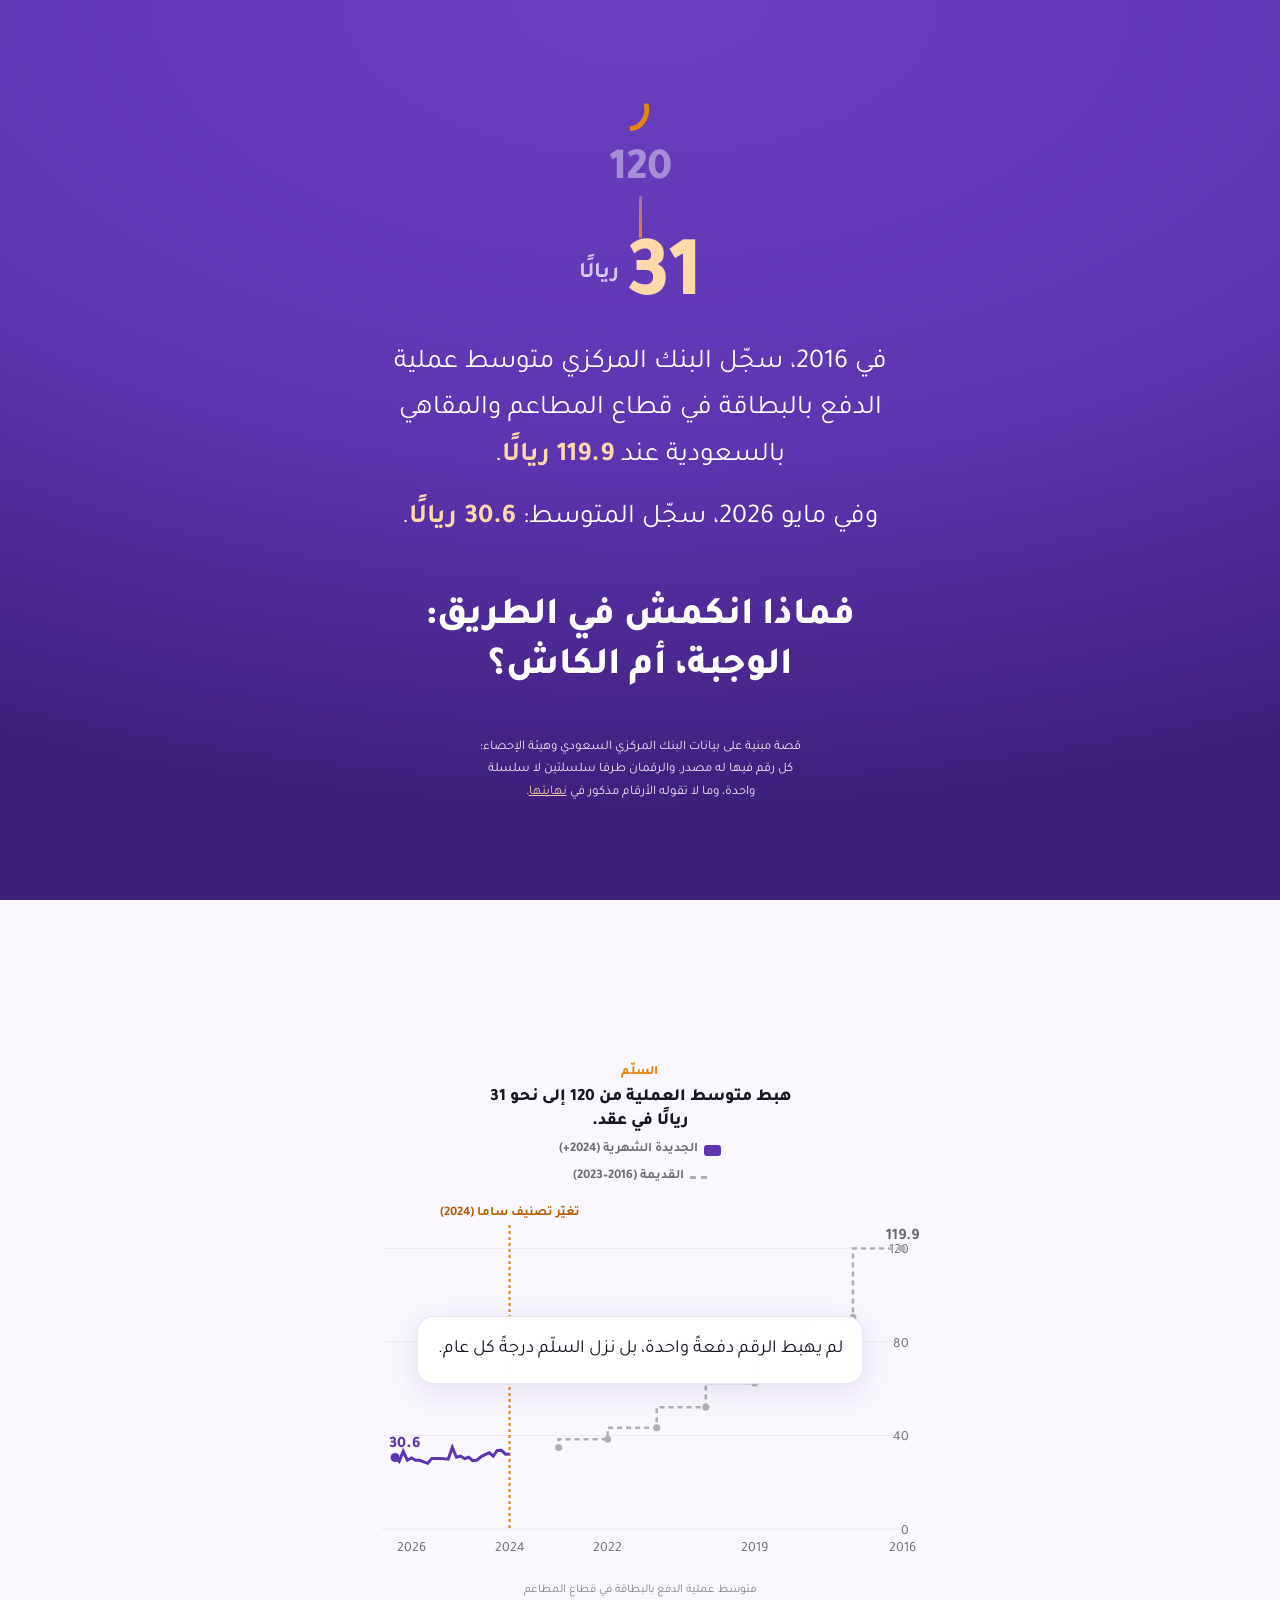
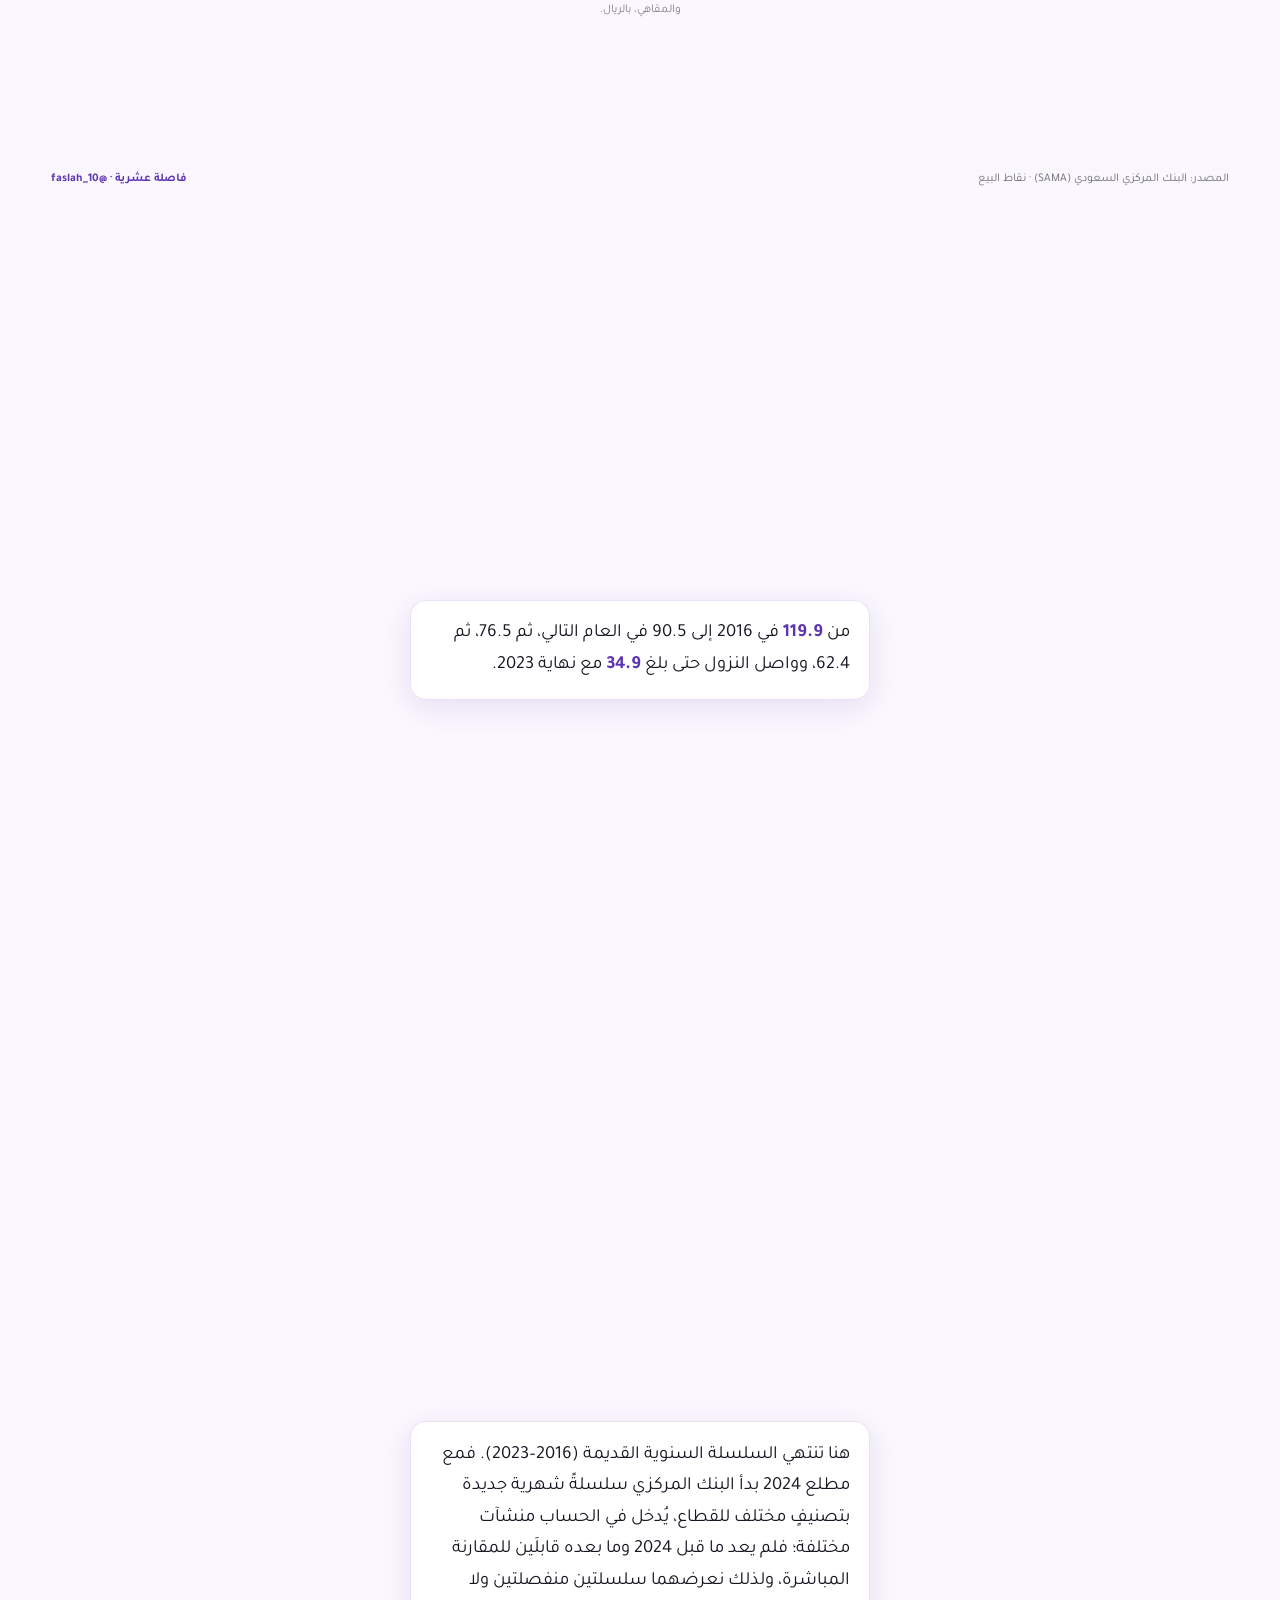
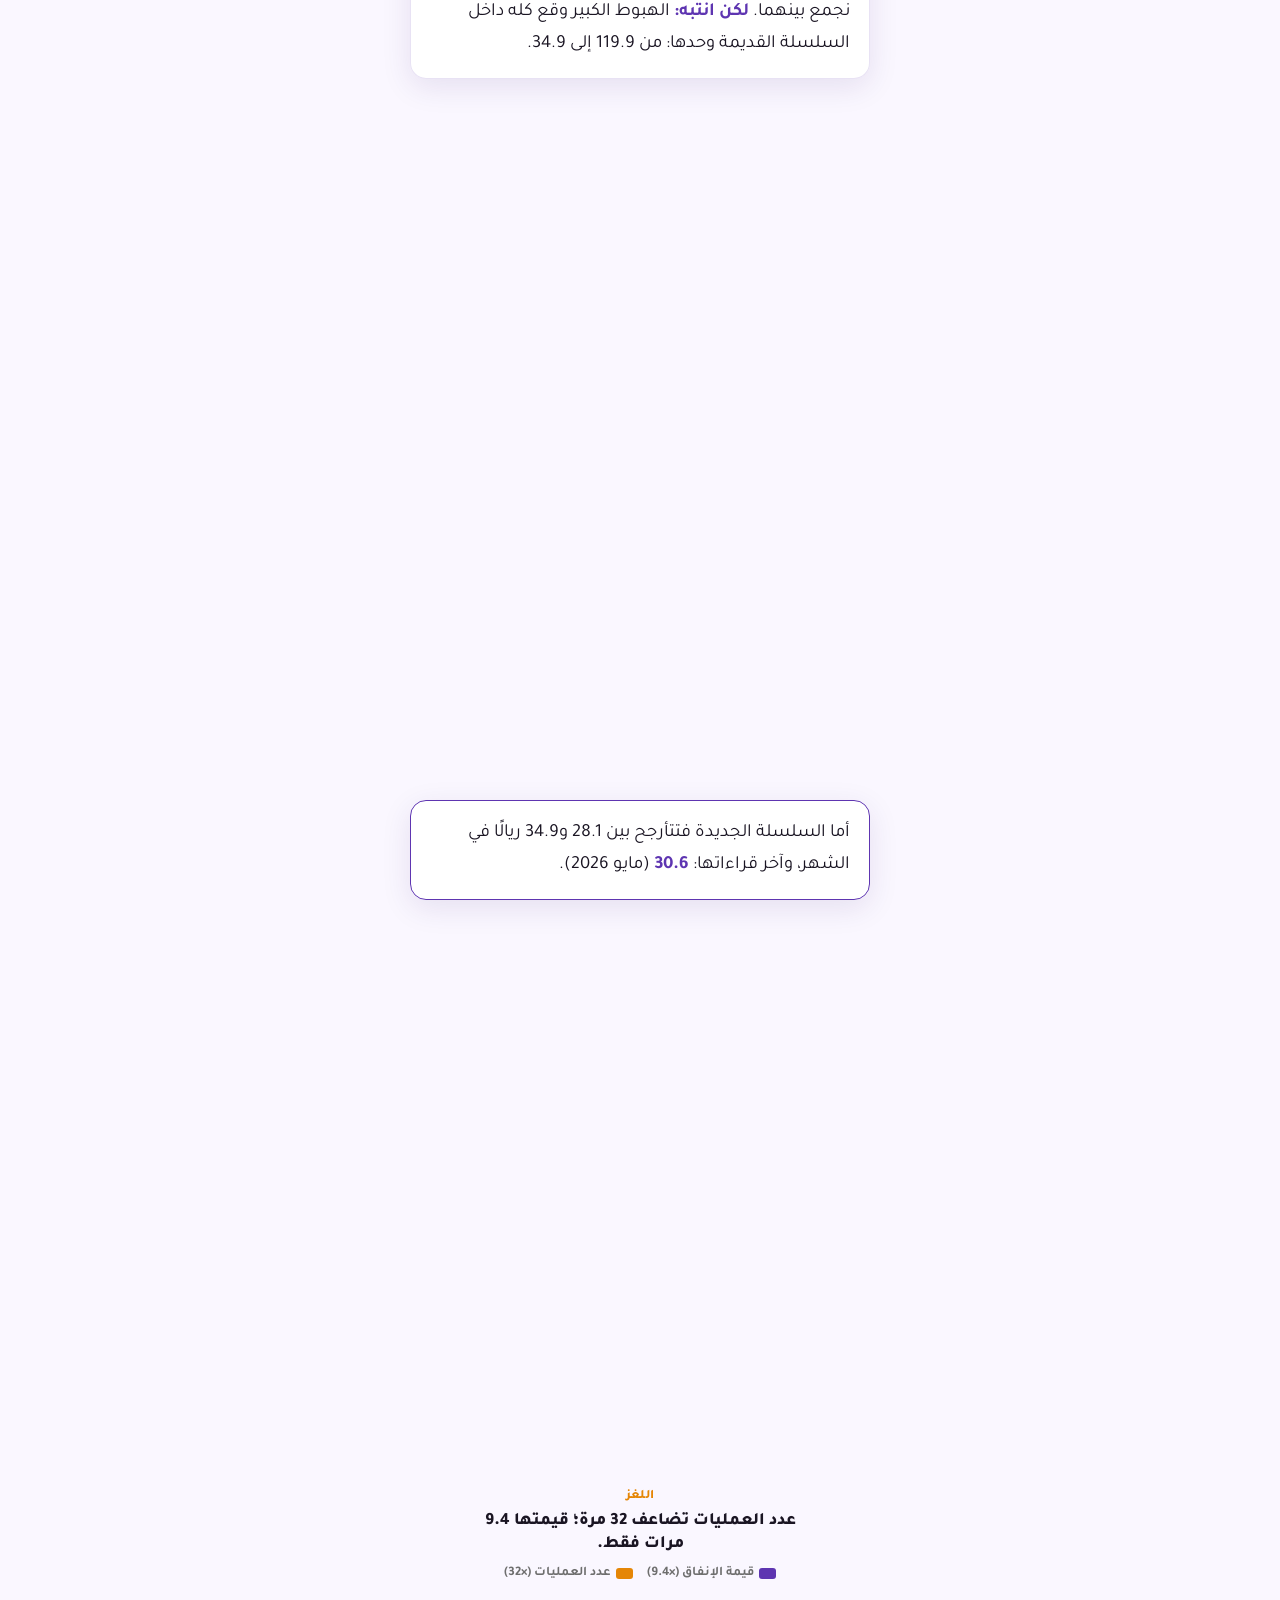
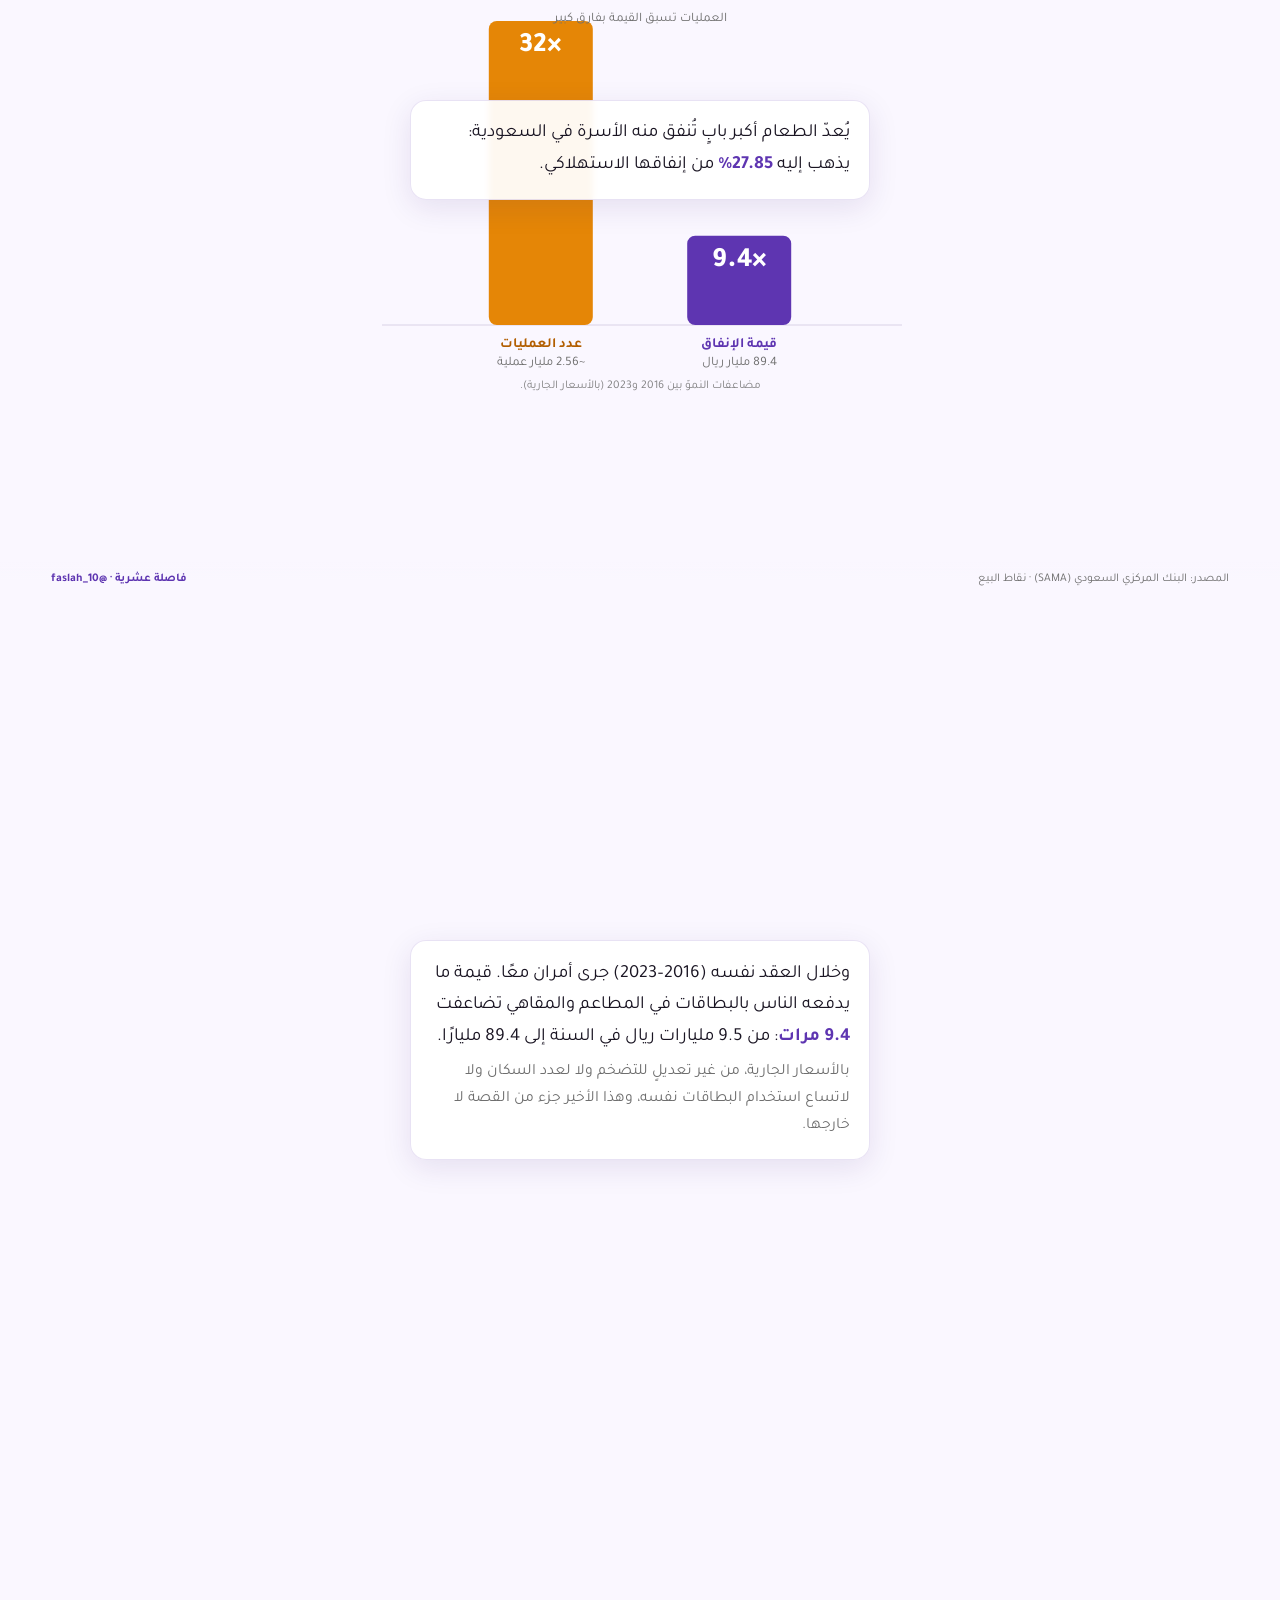
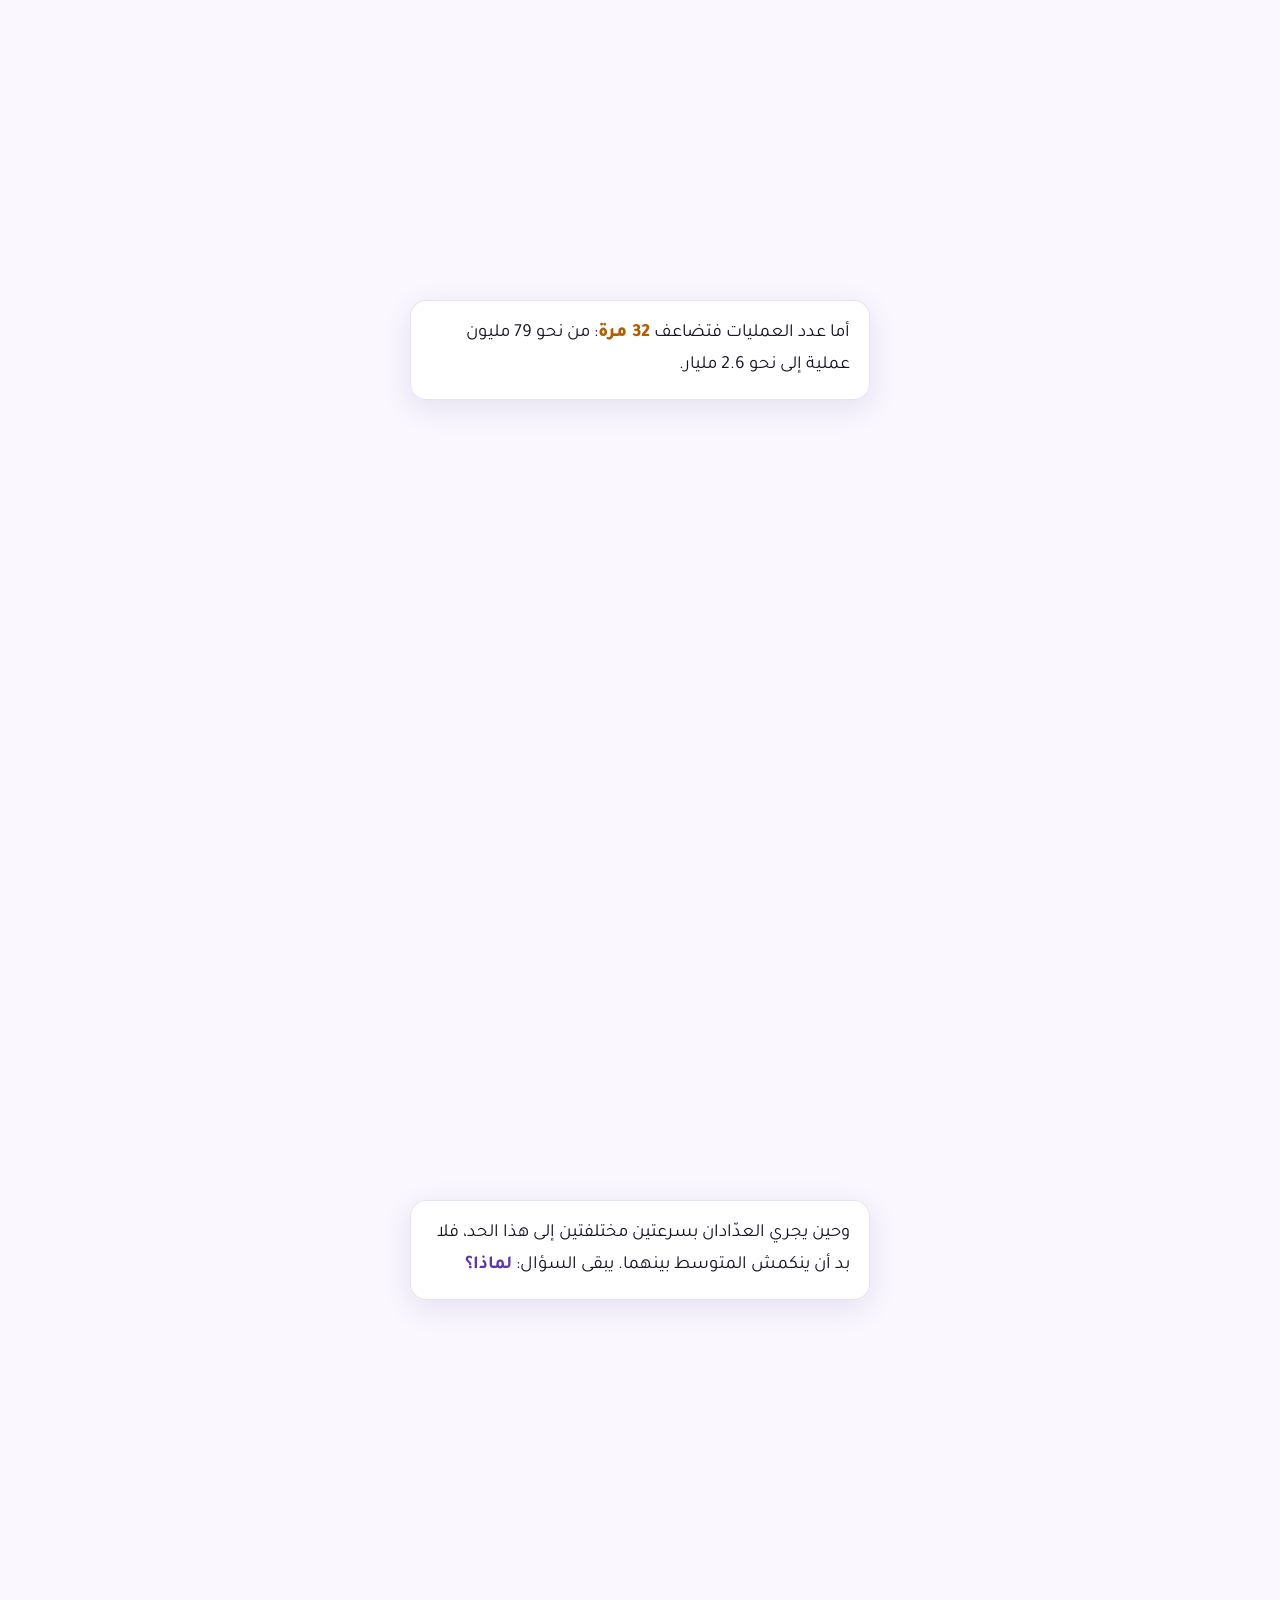
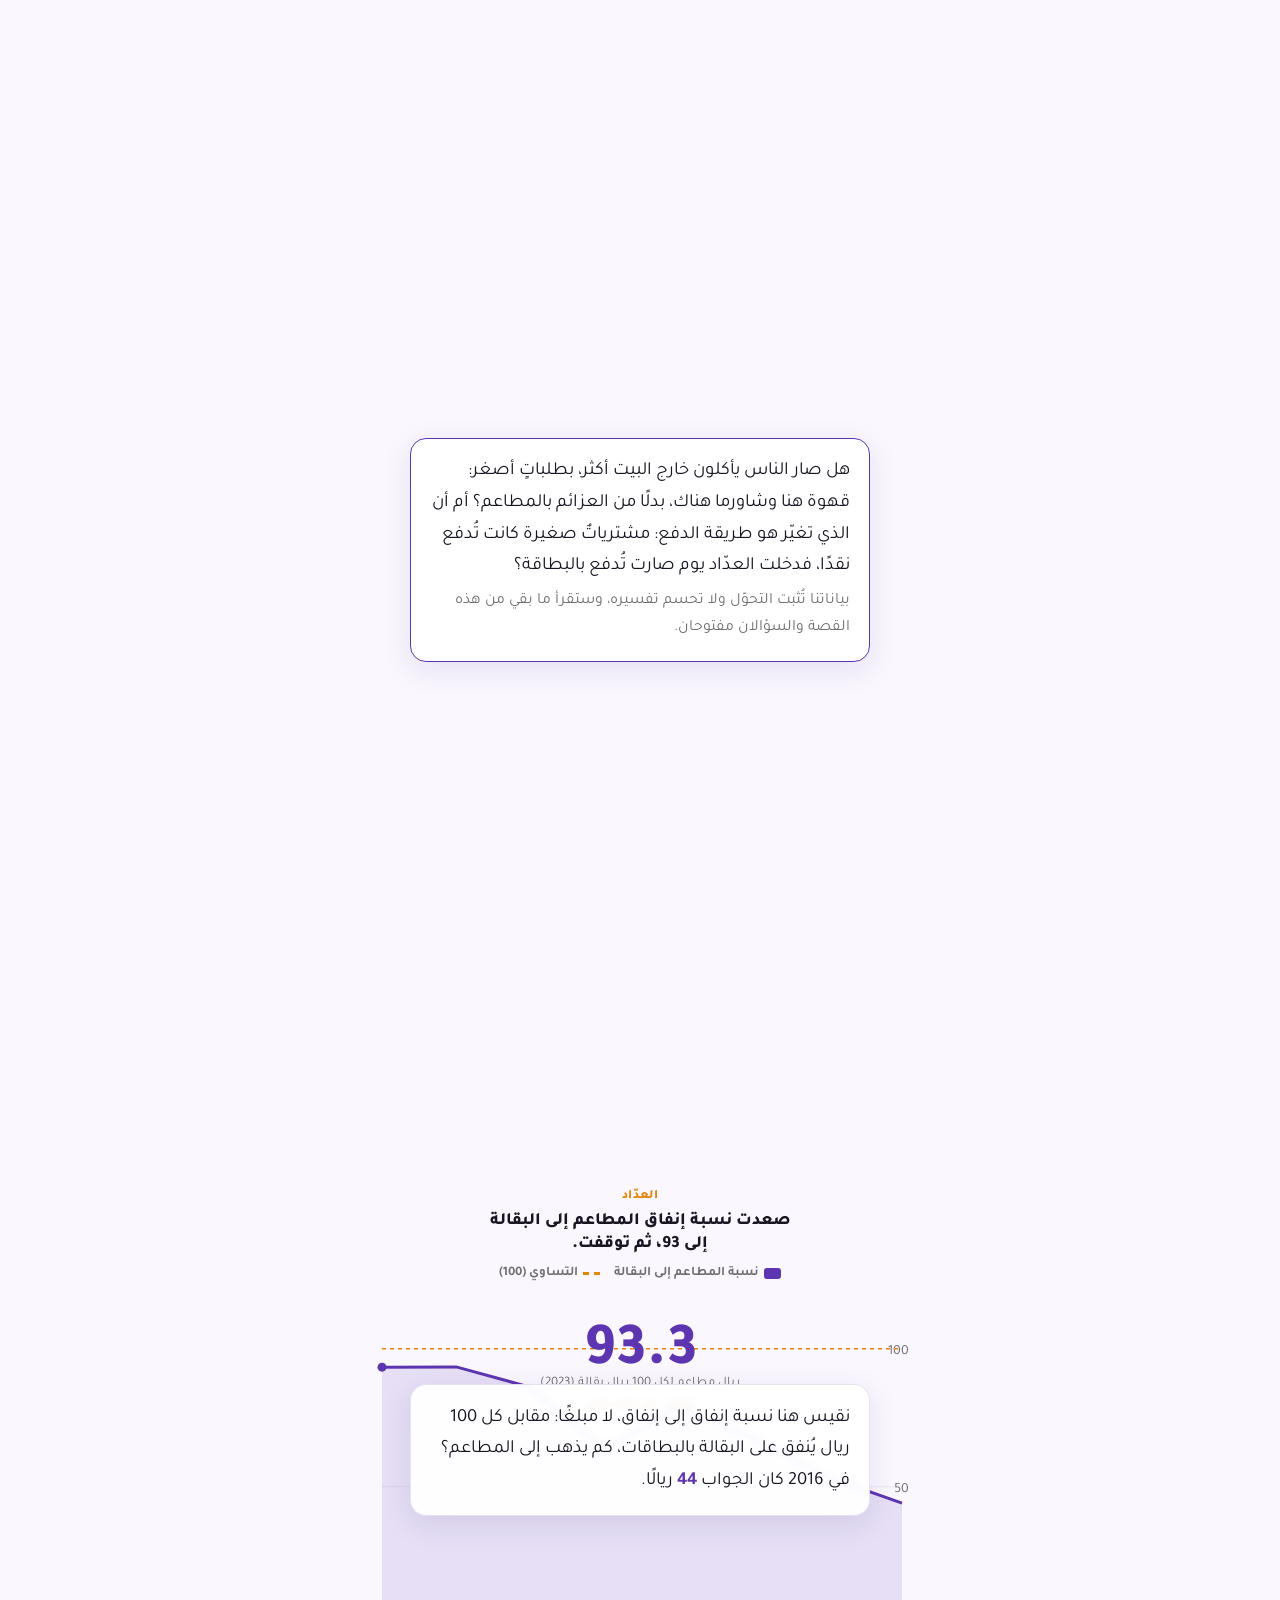
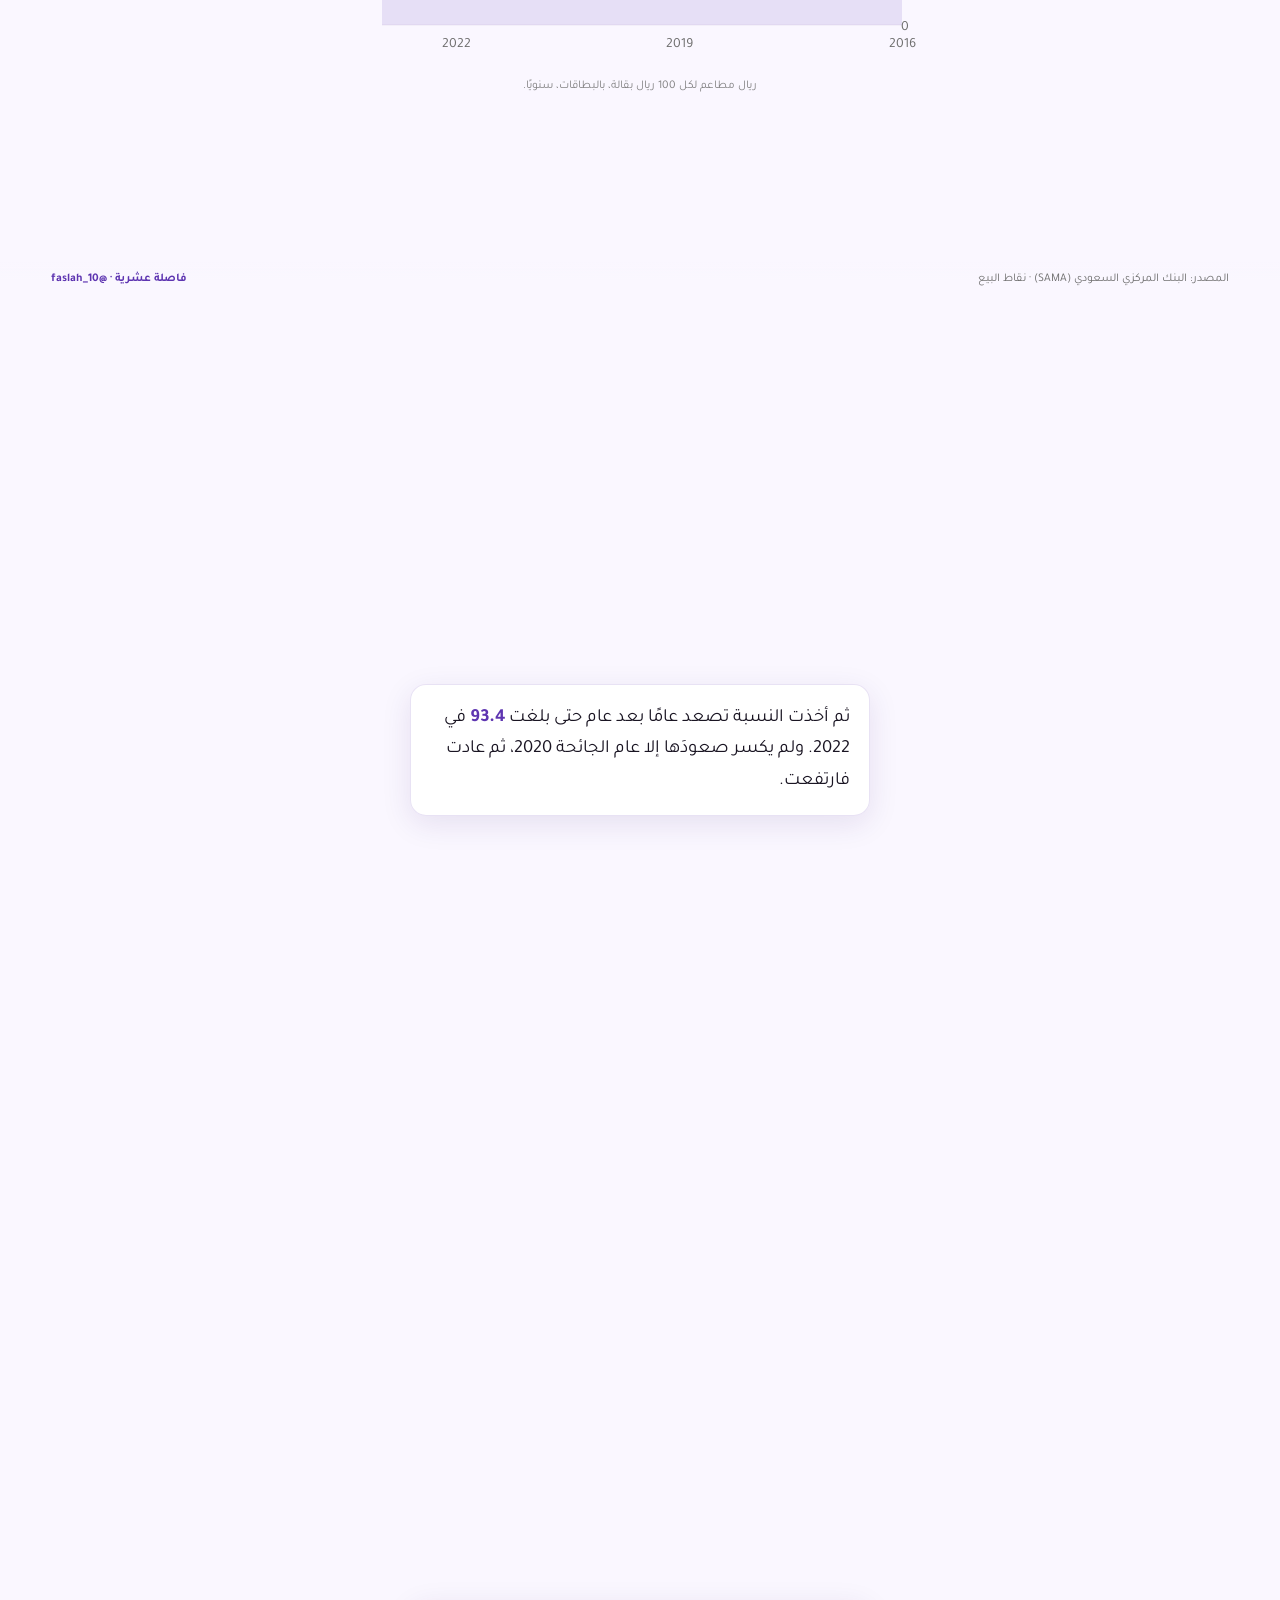
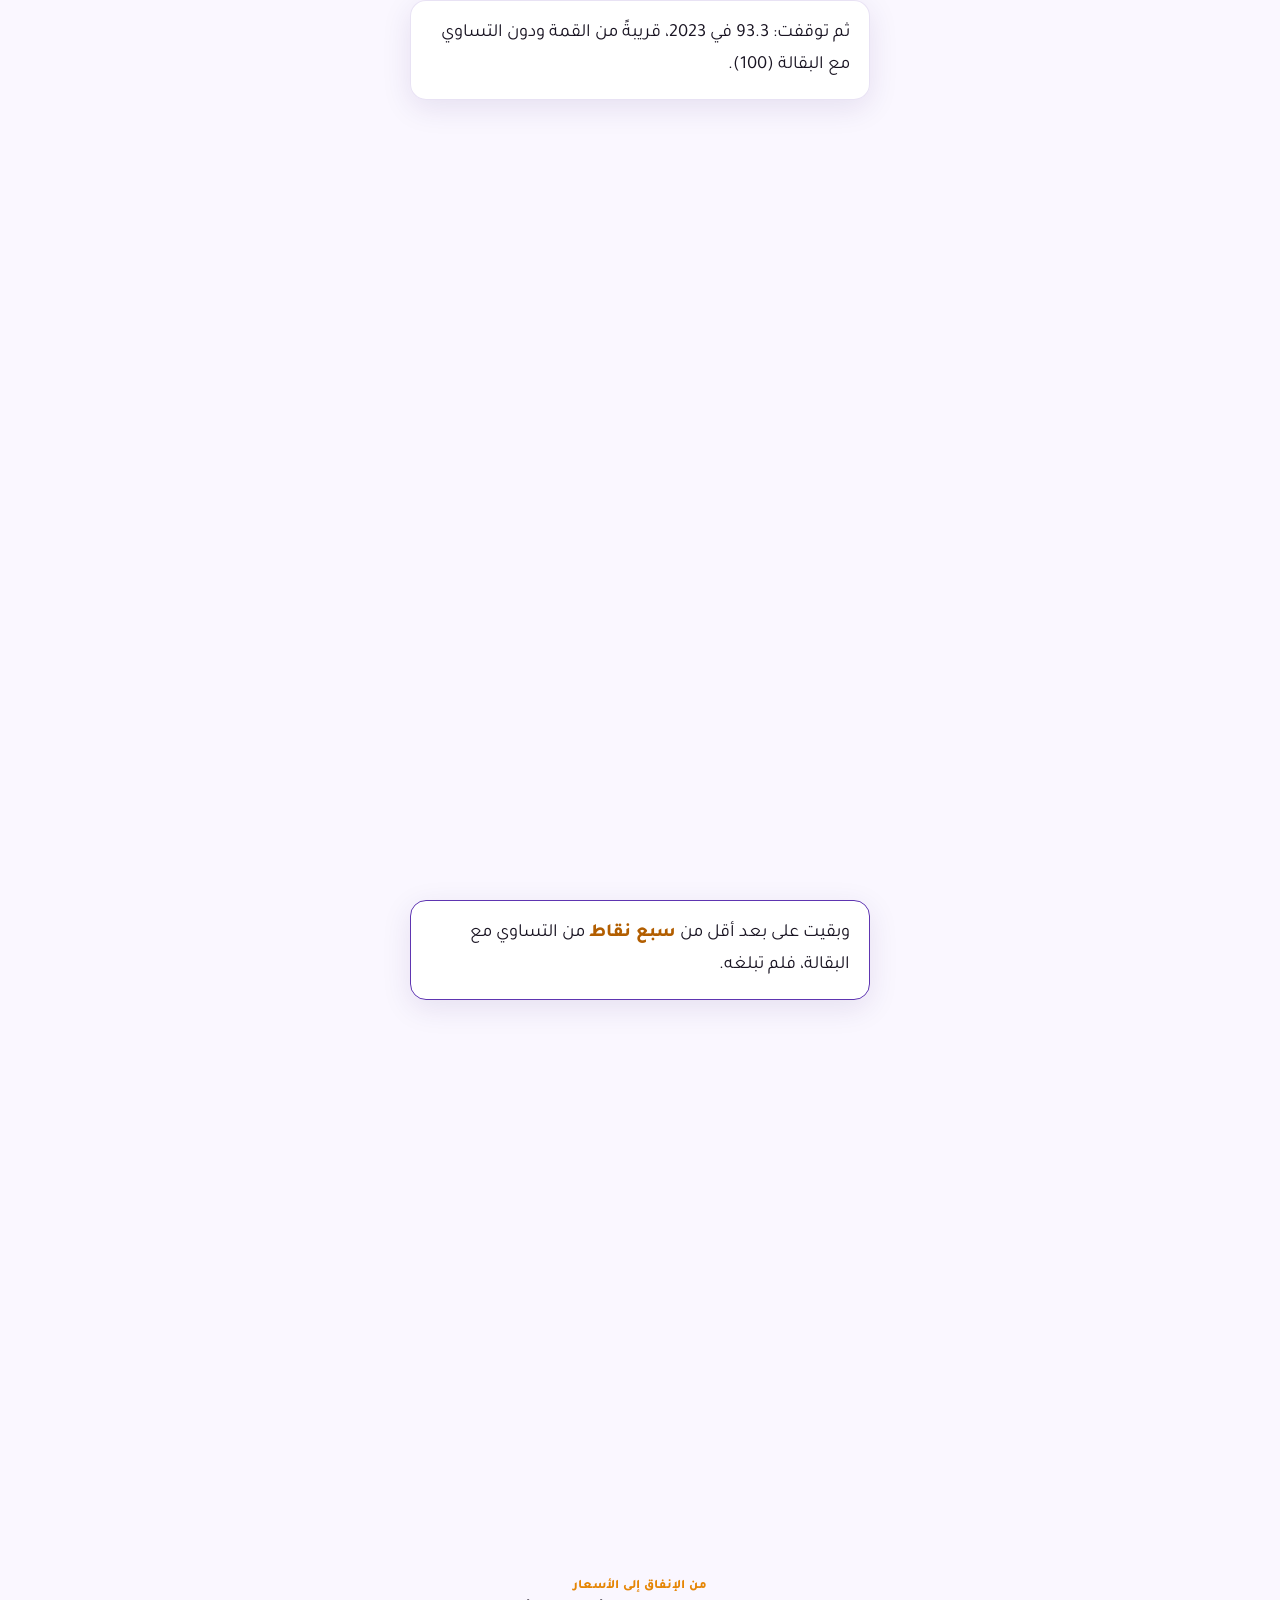
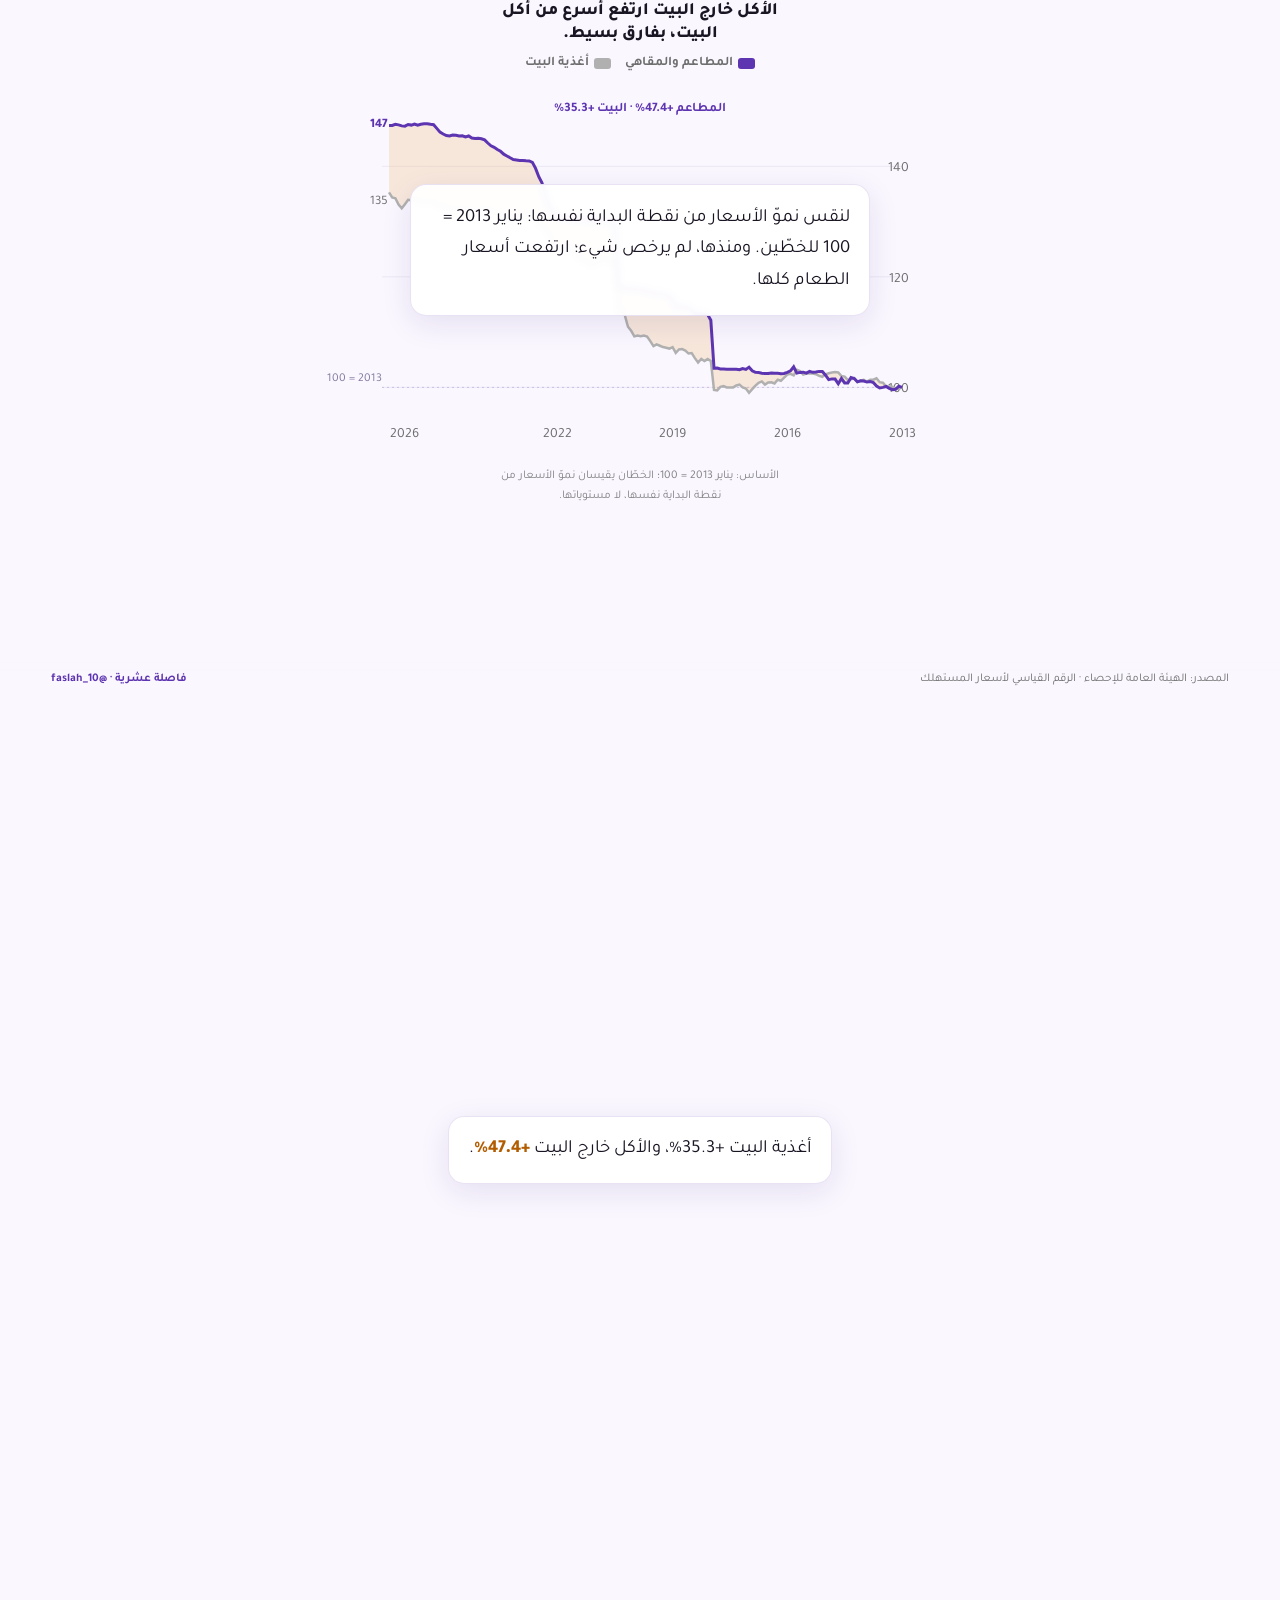
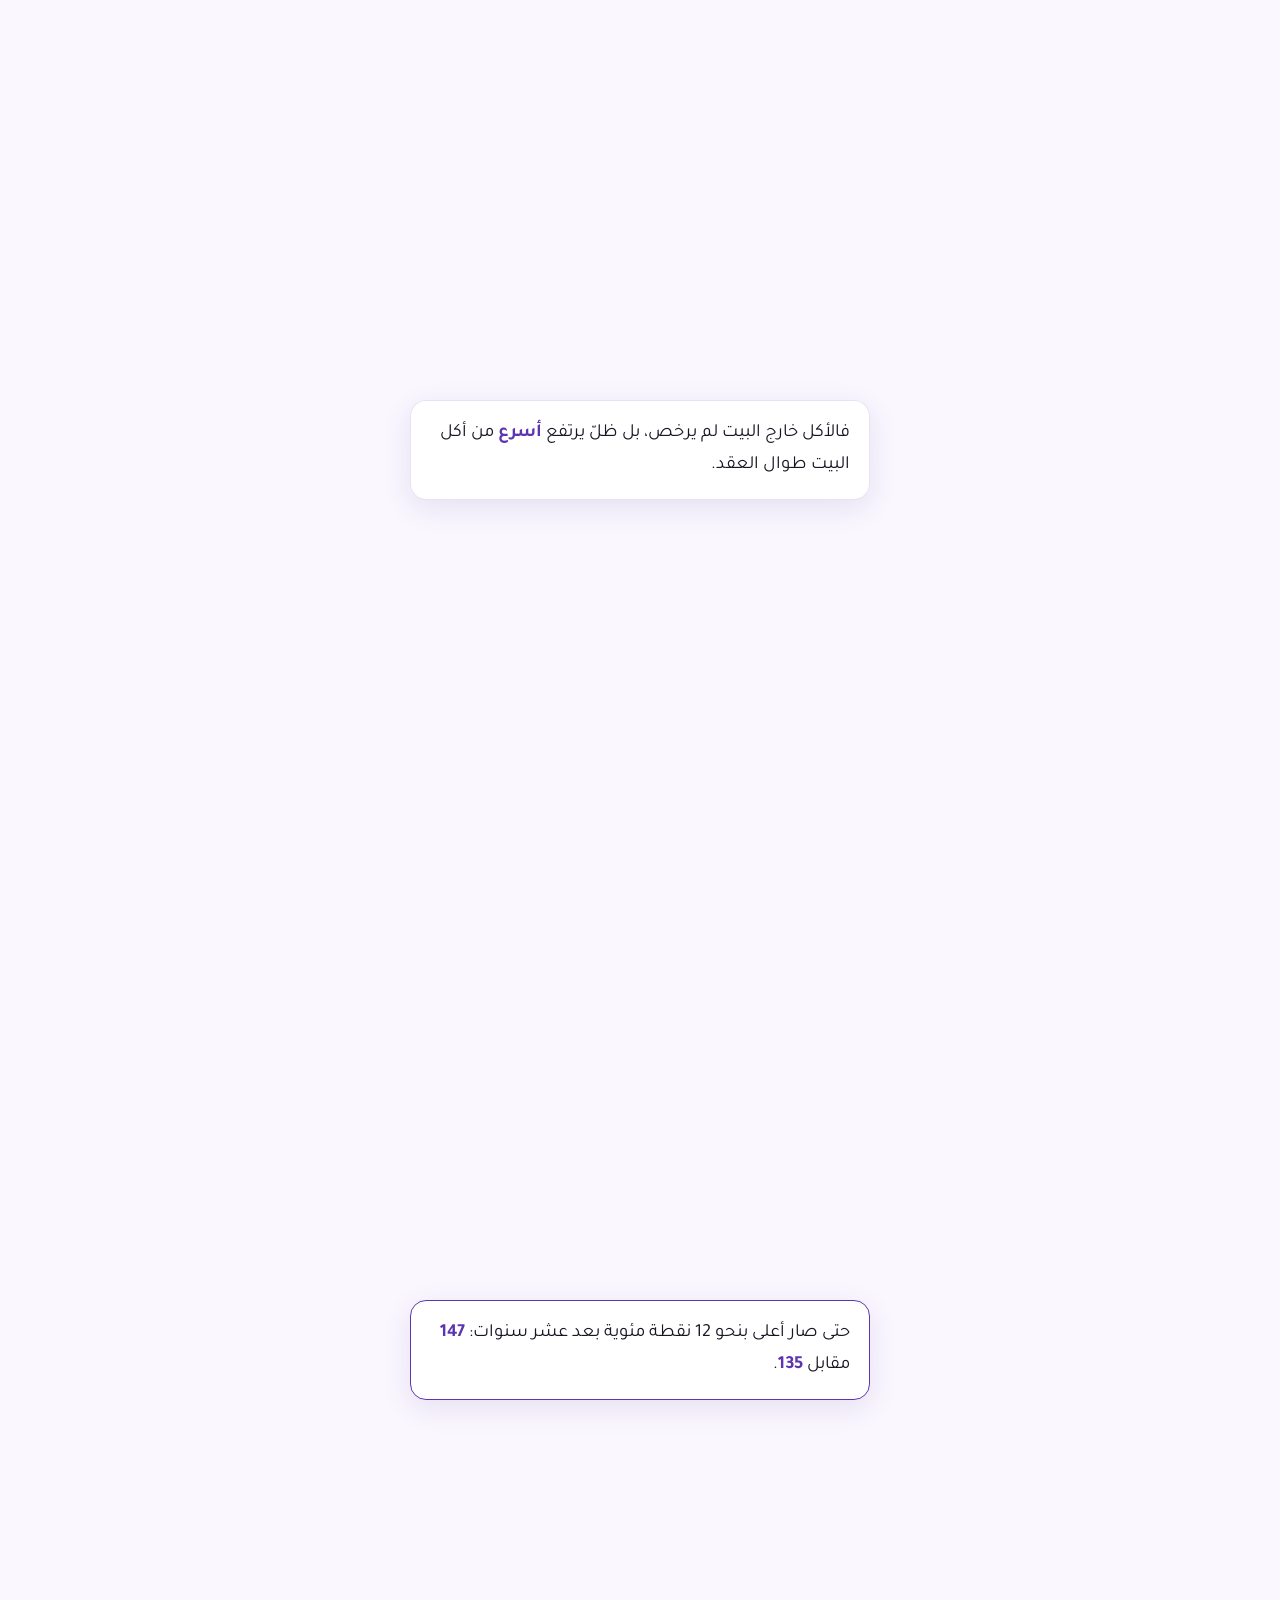
==== commit 41aa4142: "Publish food/big-piece-001: reader-test fixes — scene4 CPI rebased to 2013=100 (fixes invalid index-" ====
--- a/food/index.html
+++ b/food/index.html
@@ -28,6 +28,11 @@
   <!-- opening card -->
   <header class="opening">
     <div class="comma" aria-hidden="true">٫</div>
+    <div class="hero" aria-hidden="true">
+      <span class="hero-top num">120</span>
+      <span class="hero-line"></span>
+      <span class="hero-bottom num">31<small>ريالًا</small></span>
+    </div>
     <p class="lead">في 2016، سجّل البنك المركزي متوسط عملية الدفع بالبطاقة في قطاع المطاعم والمقاهي بالسعودية عند <b class="num">119.9 ريالًا</b>.</p>
     <p class="lead">وفي مايو 2026، سجّل المتوسط: <b class="num">30.6 ريالًا</b>.</p>
     <h1 class="q">فماذا انكمش في الطريق: الوجبة، أم الكاش؟</h1>
@@ -38,12 +43,13 @@
   <section class="scene" id="scene1" data-scene="1">
     <div class="graphic">
       <div class="scene-kicker">السلّم</div>
-      <div class="scene-title">متوسط عملية الدفع بالبطاقة في قطاع المطاعم والمقاهي (ريال)</div>
+      <div class="scene-title takeaway">هبط متوسط العملية من 120 إلى نحو 31 ريالًا في عقد.</div>
       <div class="chart-legend">
         <span><i style="background:#5E35B1"></i>الجديدة الشهرية (2024+)</span>
         <span><i class="dash" style="border-top-color:#B0B0B0"></i>القديمة (2016–2023)</span>
       </div>
       <svg id="svg1" viewBox="0 0 620 380" role="img" aria-label="سلّم متوسط عملية الدفع عبر عقد، بمقطعين لا يُلحمان"></svg>
+      <div class="chart-note">متوسط عملية الدفع بالبطاقة في قطاع المطاعم والمقاهي، بالريال.</div>
       <div class="scene-footer"><span class="src"></span><span class="brand">فاصلة عشرية · @faslah_10</span></div>
     </div>
     <div class="steps">
@@ -58,12 +64,13 @@
   <section class="scene" id="scene2" data-scene="2">
     <div class="graphic">
       <div class="scene-kicker">اللغز</div>
-      <div class="scene-title">العمليات تسبق القيمة: ×32 مقابل ×9.4 (2016–2023)</div>
+      <div class="scene-title takeaway">عدد العمليات تضاعف 32 مرة؛ قيمتها 9.4 مرات فقط.</div>
       <div class="chart-legend">
         <span><i style="background:#5E35B1"></i>قيمة الإنفاق (×9.4)</span>
         <span><i style="background:#E58606"></i>عدد العمليات (×32)</span>
       </div>
       <svg id="svg2" viewBox="0 0 620 380" role="img" aria-label="عدّادان: قيمة الإنفاق تصعد ×9.4 والعمليات ×32"></svg>
+      <div class="chart-note">مضاعفات النموّ بين 2016 و2023 (بالأسعار الجارية).</div>
       <div class="scene-footer"><span class="src"></span><span class="brand">فاصلة عشرية · @faslah_10</span></div>
     </div>
     <div class="steps">
@@ -79,12 +86,13 @@
   <section class="scene" id="scene3" data-scene="3">
     <div class="graphic">
       <div class="scene-kicker">العدّاد</div>
-      <div class="scene-title">إنفاق المطاعم لكل 100 ريال إنفاق بقالة</div>
+      <div class="scene-title takeaway">صعدت نسبة إنفاق المطاعم إلى البقالة إلى 93، ثم توقفت.</div>
       <div class="chart-legend">
         <span><i style="background:#5E35B1"></i>نسبة المطاعم إلى البقالة</span>
         <span><i class="dash" style="border-top-color:#E58606"></i>التساوي (100)</span>
       </div>
       <svg id="svg3" viewBox="0 0 620 380" role="img" aria-label="نسبة إنفاق المطاعم إلى البقالة تصعد من 44 إلى 93 وتتوقف قبل خط التساوي"></svg>
+      <div class="chart-note">ريال مطاعم لكل 100 ريال بقالة، بالبطاقات، سنويًا.</div>
       <div class="scene-footer"><span class="src"></span><span class="brand">فاصلة عشرية · @faslah_10</span></div>
     </div>
     <div class="steps">
@@ -99,21 +107,21 @@
   <section class="scene" id="scene4" data-scene="4">
     <div class="graphic">
       <div class="scene-kicker">من الإنفاق إلى الأسعار</div>
-      <div class="scene-title">مؤشر الأسعار: أغذية البيت مقابل المطاعم والمقاهي (2013 → 2026)</div>
+      <div class="scene-title takeaway">الأكل خارج البيت ارتفع أسرع من أكل البيت، بفارق بسيط.</div>
       <div class="chart-legend">
         <span><i style="background:#5E35B1"></i>المطاعم والمقاهي</span>
         <span><i style="background:#B0B0B0"></i>أغذية البيت</span>
       </div>
-      <svg id="svg4" viewBox="0 0 620 380" role="img" aria-label="خطّا مؤشر الأسعار يتقاطعان: المطاعم تعبر أغذية البيت"></svg>
-      <div class="chart-note">النقطة: وحدةُ الرقم القياسي للأسعار.</div>
-      <div class="scene-footer"><span class="src"></span><span class="brand">فاصلة عشرية · @faslah_10</span></div>
-    </div>
-    <div class="steps">
-      <div class="step" data-scene="4" data-step="0"><div class="card">في يناير 2013، كان الأكل خارج البيت <b>أرخص</b> من أكل البيت: مؤشر المطاعم والمقاهي أدنى من أغذية البيت بـ<span class="num">6.2</span> نقطة.</div></div>
-      <div class="step" data-scene="4" data-step="1"><div class="card">ثم أخذ الفارق يضيق عامًا بعد عام: ارتفعت أسعار أغذية البيت <span class="num">+35.3%</span>، وأسعار المطاعم والمقاهي <b class="hi num">+47.4%</b>.</div></div>
-      <div class="step" data-scene="4" data-step="2"><div class="card">حتى تقاطع الخطان: أول عبور في <b>فبراير 2019</b>، بعد عقدٍ كامل من اللحاق.</div></div>
-      <div class="step" data-scene="4" data-step="3"><div class="card">واليوم يكاد المؤشران يتطابقان: المطاعم والمقاهي فوق أغذية البيت بـ<span class="num">0.09</span> نقطة فقط، أي أنهما عمليًا <b>متساويان</b>.</div></div>
-      <div class="step" data-scene="4" data-step="4"><div class="card">وحتى منذ 2023 يسيران شبه متلازمين: <span class="num">+4.5%</span> للمطاعم مقابل <span class="num">+3.4%</span> لأغذية البيت. فإذا كانت أسعار المطاعم وأغذية البيت تتحرك متقاربةً طوال العقد، فتضاعُف العمليات <b class="hi">×32</b> وقيمتها ×9.4 ليس في الأسعار: إنه في <b>السلوك</b>.</div></div>
+      <svg id="svg4" viewBox="0 0 620 380" role="img" aria-label="خطّا الأسعار من 2013 يساوي 100: المطاعم والمقاهي ترتفع أسرع من أغذية البيت، بفارق نحو 12 نقطة بعد عقد"></svg>
+      <div class="chart-note">الأساس: يناير 2013 = 100؛ الخطّان يقيسان نموّ الأسعار من نقطة البداية نفسها، لا مستوياتها.</div>
+      <div class="scene-footer"><span class="src"></span><span class="brand">فاصلة عشرية · @faslah_10</span></div>
+    </div>
+    <div class="steps">
+      <div class="step" data-scene="4" data-step="0"><div class="card">لنقس نموّ الأسعار من نقطة البداية نفسها: يناير 2013 = 100 للخطّين. ومنذها، لم يرخص شيء؛ ارتفعت أسعار الطعام كلها.</div></div>
+      <div class="step" data-scene="4" data-step="1"><div class="card">أغذية البيت <span class="num">+35.3%</span>، والأكل خارج البيت <b class="hi num">+47.4%</b>.</div></div>
+      <div class="step" data-scene="4" data-step="2"><div class="card">فالأكل خارج البيت لم يرخص، بل ظلّ يرتفع <b>أسرع</b> من أكل البيت طوال العقد.</div></div>
+      <div class="step" data-scene="4" data-step="3"><div class="card">حتى صار أعلى بنحو <span class="num">12</span> نقطة مئوية بعد عشر سنوات: <b class="num">147</b> مقابل <b class="num">135</b>.</div></div>
+      <div class="step" data-scene="4" data-step="4"><div class="card">لكن هذه الحركة كلها، بضع نقاط في السنة، لا تقترب من تضاعف العمليات <b class="hi">×32</b> وقيمتها ×9.4. التحوّل في السلوك، لا في السعر.</div></div>
     </div>
   </section>
 
@@ -121,13 +129,14 @@
   <section class="scene" id="scene5" data-scene="5">
     <div class="graphic">
       <div class="scene-kicker">ماذا يفعل رمضان بالإنفاق؟</div>
-      <div class="scene-title">إنفاق المطاعم لكل 100 ريال إنفاق بقالة</div>
+      <div class="scene-title takeaway">في الصيام تحكم البقالة، وفي العيد تنقلب الكفّة للمطاعم.</div>
       <div class="chart-legend">
         <span><i style="background:#E58606"></i>أسبوع العيد</span>
         <span><i style="background:#5E35B1"></i>فوق التساوي (100)</span>
         <span><i style="background:#B0B0B0"></i>دون التساوي</span>
       </div>
       <svg id="svg5" viewBox="0 0 620 380" role="img" aria-label="أسابيع رمضان: النسبة تنخفض في الصيام وترتفع في أسبوع العيد"></svg>
+      <div class="chart-note">إنفاق المطاعم لكل 100 ريال إنفاق بقالة، أسبوعيًا.</div>
       <div class="scene-footer"><span class="src"></span><span class="brand">فاصلة عشرية · @faslah_10</span></div>
     </div>
     <div class="steps">
@@ -147,6 +156,7 @@
   <section class="scene6-static" id="scene6" data-scene="6">
     <div class="scene-kicker">ماذا تشتري الثلاثون ريالًا؟</div>
     <div class="scene-title"><span class="pending-badge">أسعار موثّقة من منصّات العلامات الرسمية</span></div>
+    <p class="s6-bridge">هبط متوسط العملية إلى نحو 31 ريالًا؛ فماذا يعني هذا الرقم على الأرض؟ نضعه أولًا بجانب عملية البقالة، ثم نرى ما يشتريه فعلًا.</p>
 
     <!-- Claim 1: grocery swipe vs restaurant swipe -->
     <div class="s6-cmp-row">
--- a/food/css/style.css
+++ b/food/css/style.css
@@ -34,8 +34,20 @@
   background: radial-gradient(120% 90% at 50% 0%, #6a3fc0 0%, var(--purple) 55%, #3d1f7a 100%);
   color: #fff;
 }
-.opening .comma { font-size: clamp(3rem, 18vw, 7rem); color: var(--orange); line-height: 1;
+.opening .comma { font-size: clamp(2rem, 11vw, 4rem); color: var(--orange); line-height: 1;
   animation: pulse 2.6s ease-in-out infinite; }
+/* data-expressive hero: the title's own numbers as the image · 120 dropping to 31 ريالًا, house colors */
+.hero { display: flex; flex-direction: column; align-items: center; gap: .05em; margin: .2em auto .5em; line-height: 1; }
+.hero-top { font-size: clamp(1.8rem, 8vw, 2.8rem); font-weight: 800; color: rgba(255,255,255,.42); letter-spacing: -1px; }
+.hero-line { width: 3px; height: clamp(24px, 6vw, 42px); border-radius: 3px;
+  background: linear-gradient(180deg, rgba(255,217,168,.35), var(--orange)); transform-origin: top;
+  animation: heroDrop 2.6s cubic-bezier(.5,0,.5,1) infinite; }
+.hero-bottom { font-size: clamp(3rem, 15vw, 5.4rem); font-weight: 800; color: #ffd9a8; letter-spacing: -2px; }
+.hero-bottom small { font-size: .26em; font-weight: 700; letter-spacing: 0; margin-inline-start: .35em;
+  color: rgba(255,255,255,.72); vertical-align: middle; }
+@keyframes heroDrop { 0% { transform: scaleY(.55); opacity: .55 } 55% { transform: scaleY(1); opacity: 1 } 100% { transform: scaleY(.55); opacity: .55 } }
+/* scene 6 bridge lead (welds the static scene into the arc) */
+.s6-bridge { max-width: 46ch; margin: .4rem auto 1.2rem; text-align: center; color: var(--ink); font-size: 1.05rem; line-height: 1.6; }
 .opening .lead { font-size: clamp(1.1rem, 5.2vw, 1.7rem); max-width: 36ch; margin: .3em auto; }
 .opening .lead b { color: #ffd9a8; }
 .opening .q { font-size: clamp(1.4rem, 7vw, 2.4rem); font-weight: 800; margin-top: 1.1em; max-width: 24ch; }
@@ -55,6 +67,8 @@
 @keyframes sk { to { background-position: -200% 0 } }
 .scene-kicker { font-size: .8rem; font-weight: 800; color: var(--orange); letter-spacing: .02em; margin-bottom: .2em; text-align: center; }
 .scene-title { font-size: .98rem; color: var(--t-grey); font-weight: 700; margin-bottom: .5em; text-align: center; max-width: 40ch; }
+/* takeaway title: the chart's CONCLUSION, stated up front and always visible (not the topic/metric) */
+.scene-title.takeaway { color: var(--ink); font-weight: 800; font-size: 1.08rem; line-height: 1.35; max-width: 32ch; margin-bottom: .35em; }
 /* chart color legend (HTML, below the title · always in flow, never clipped by the sticky graphic) */
 .chart-legend { display: flex; flex-wrap: wrap; gap: .3rem .9rem; justify-content: center; align-items: center;
   margin: 0 0 .5em; font-size: .82rem; font-weight: 600; color: var(--t-grey); max-width: 42ch; }
@@ -177,6 +191,7 @@
 @media (prefers-reduced-motion: reduce) {
   html { scroll-behavior: auto; }
   .opening .comma { animation: none; }
+  .hero-line { animation: none; opacity: 1; }
   .graphic svg:empty { animation: none; }
   #progress, * { transition: none !important; }
 }
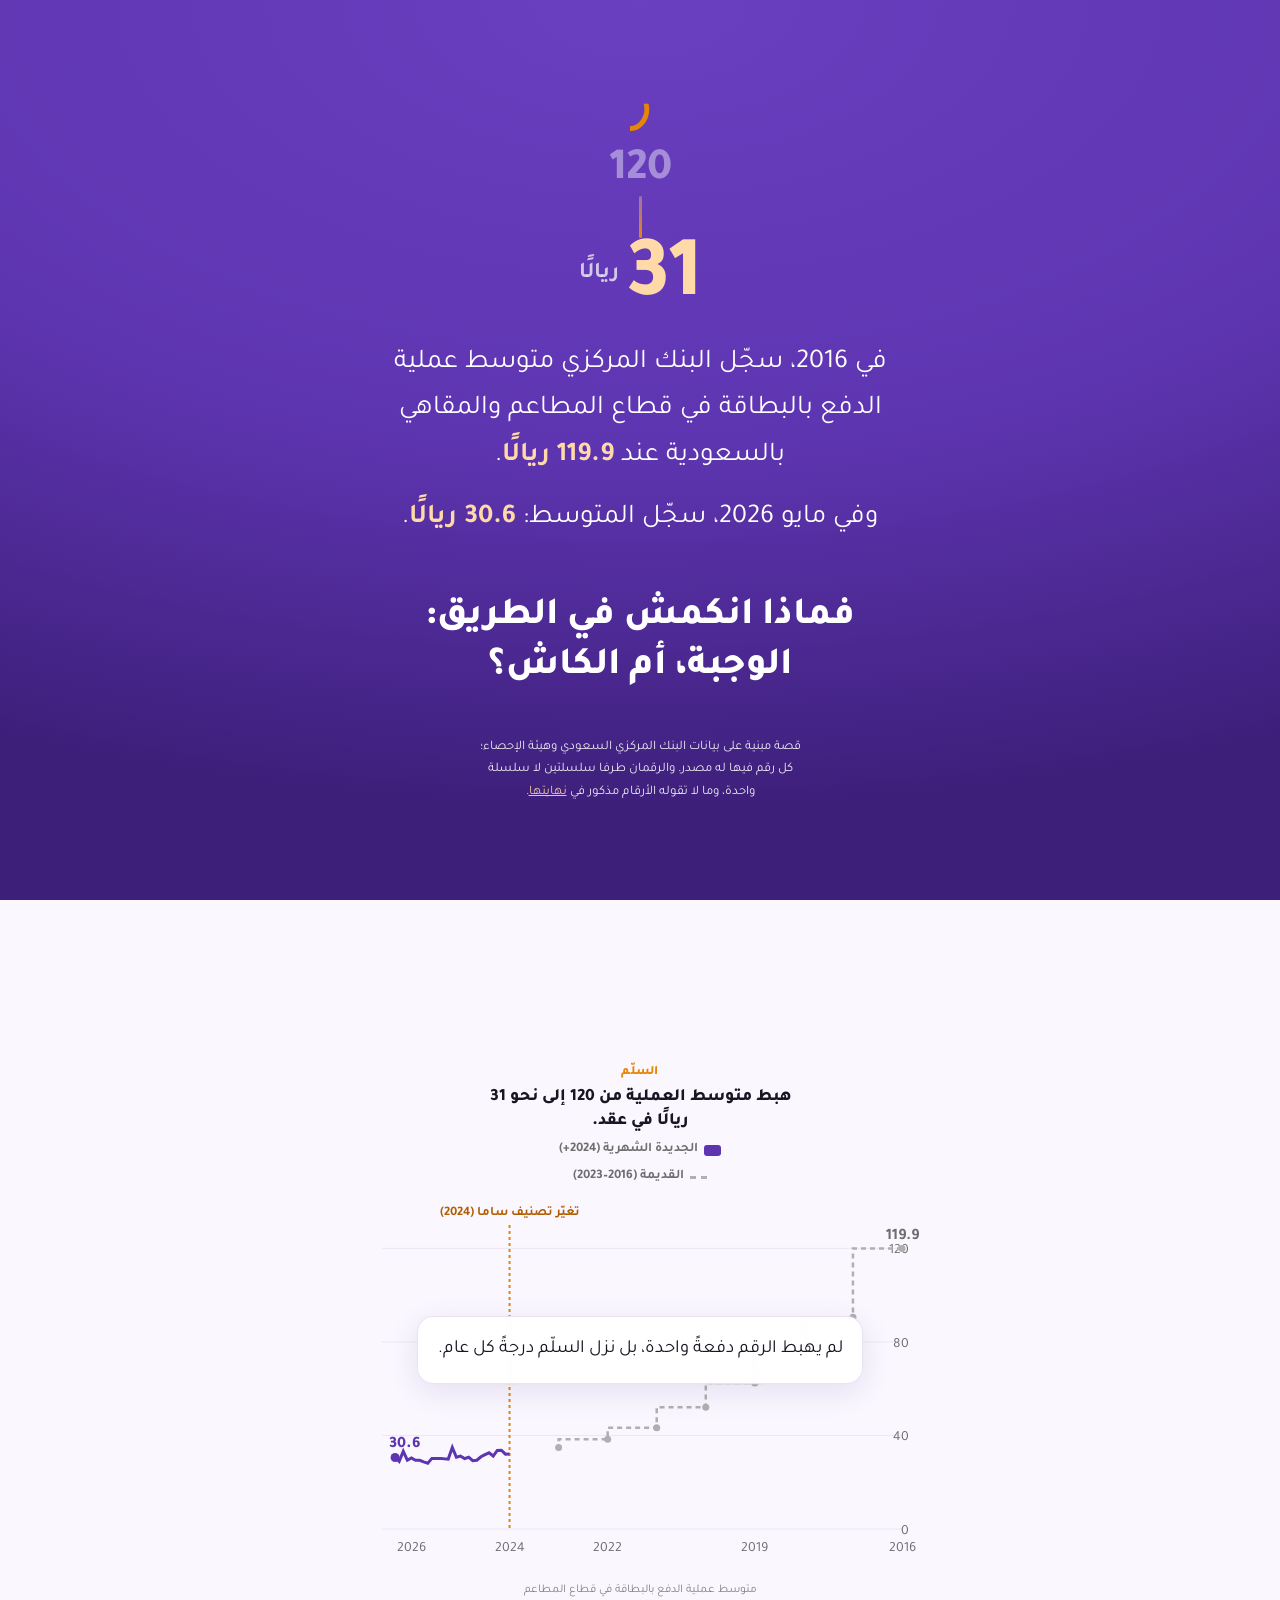
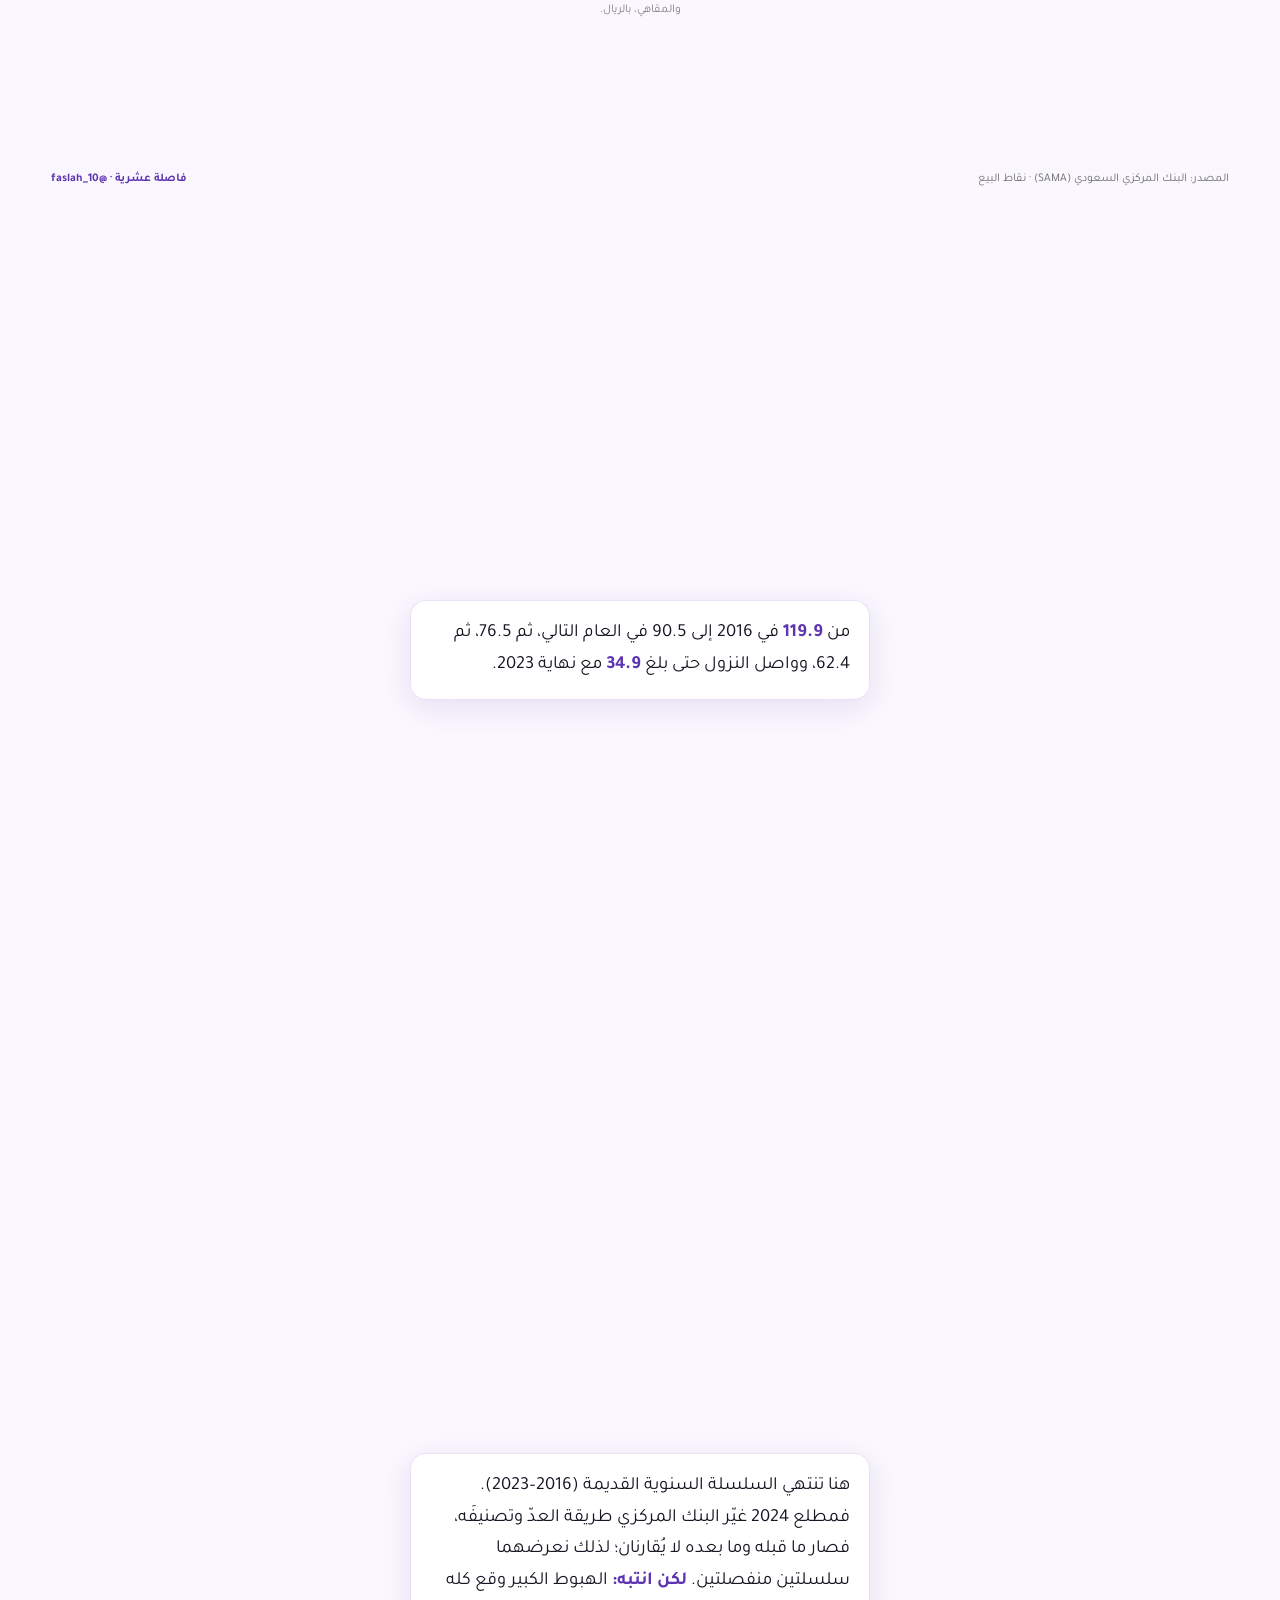
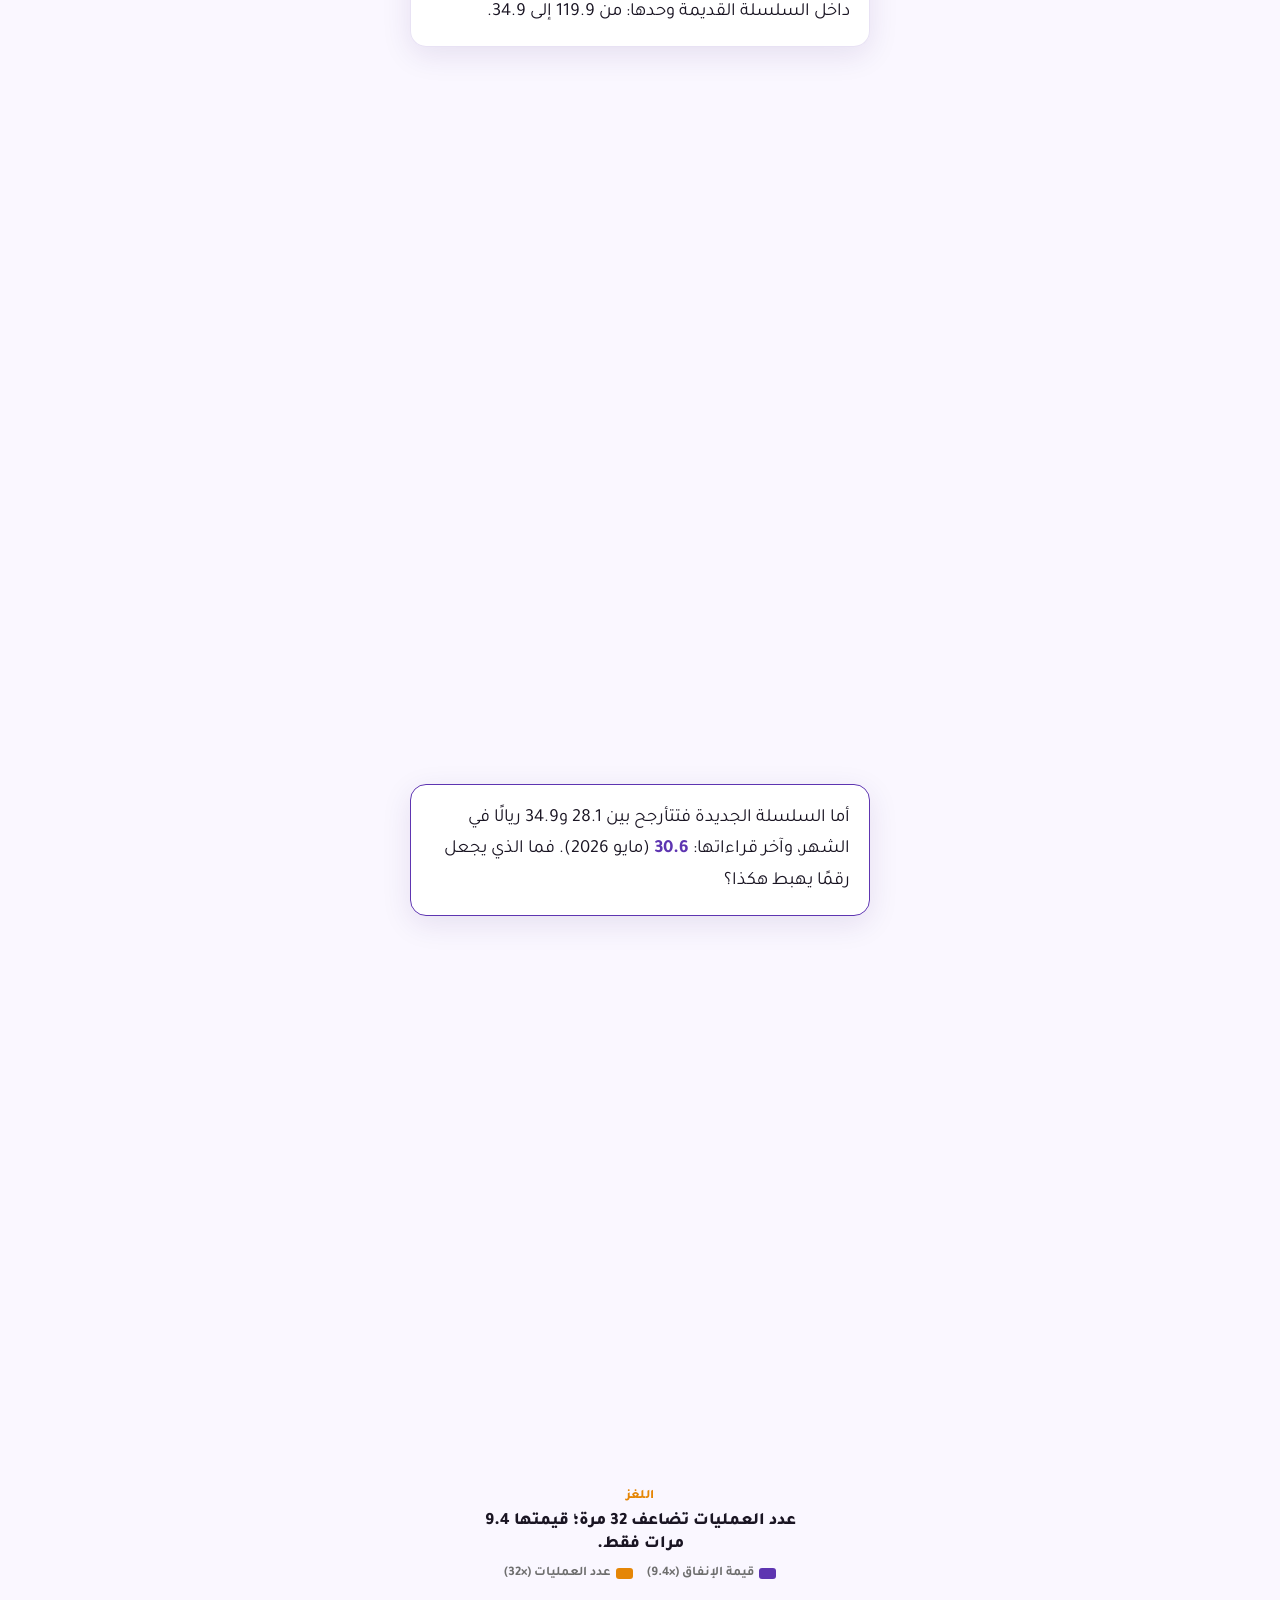
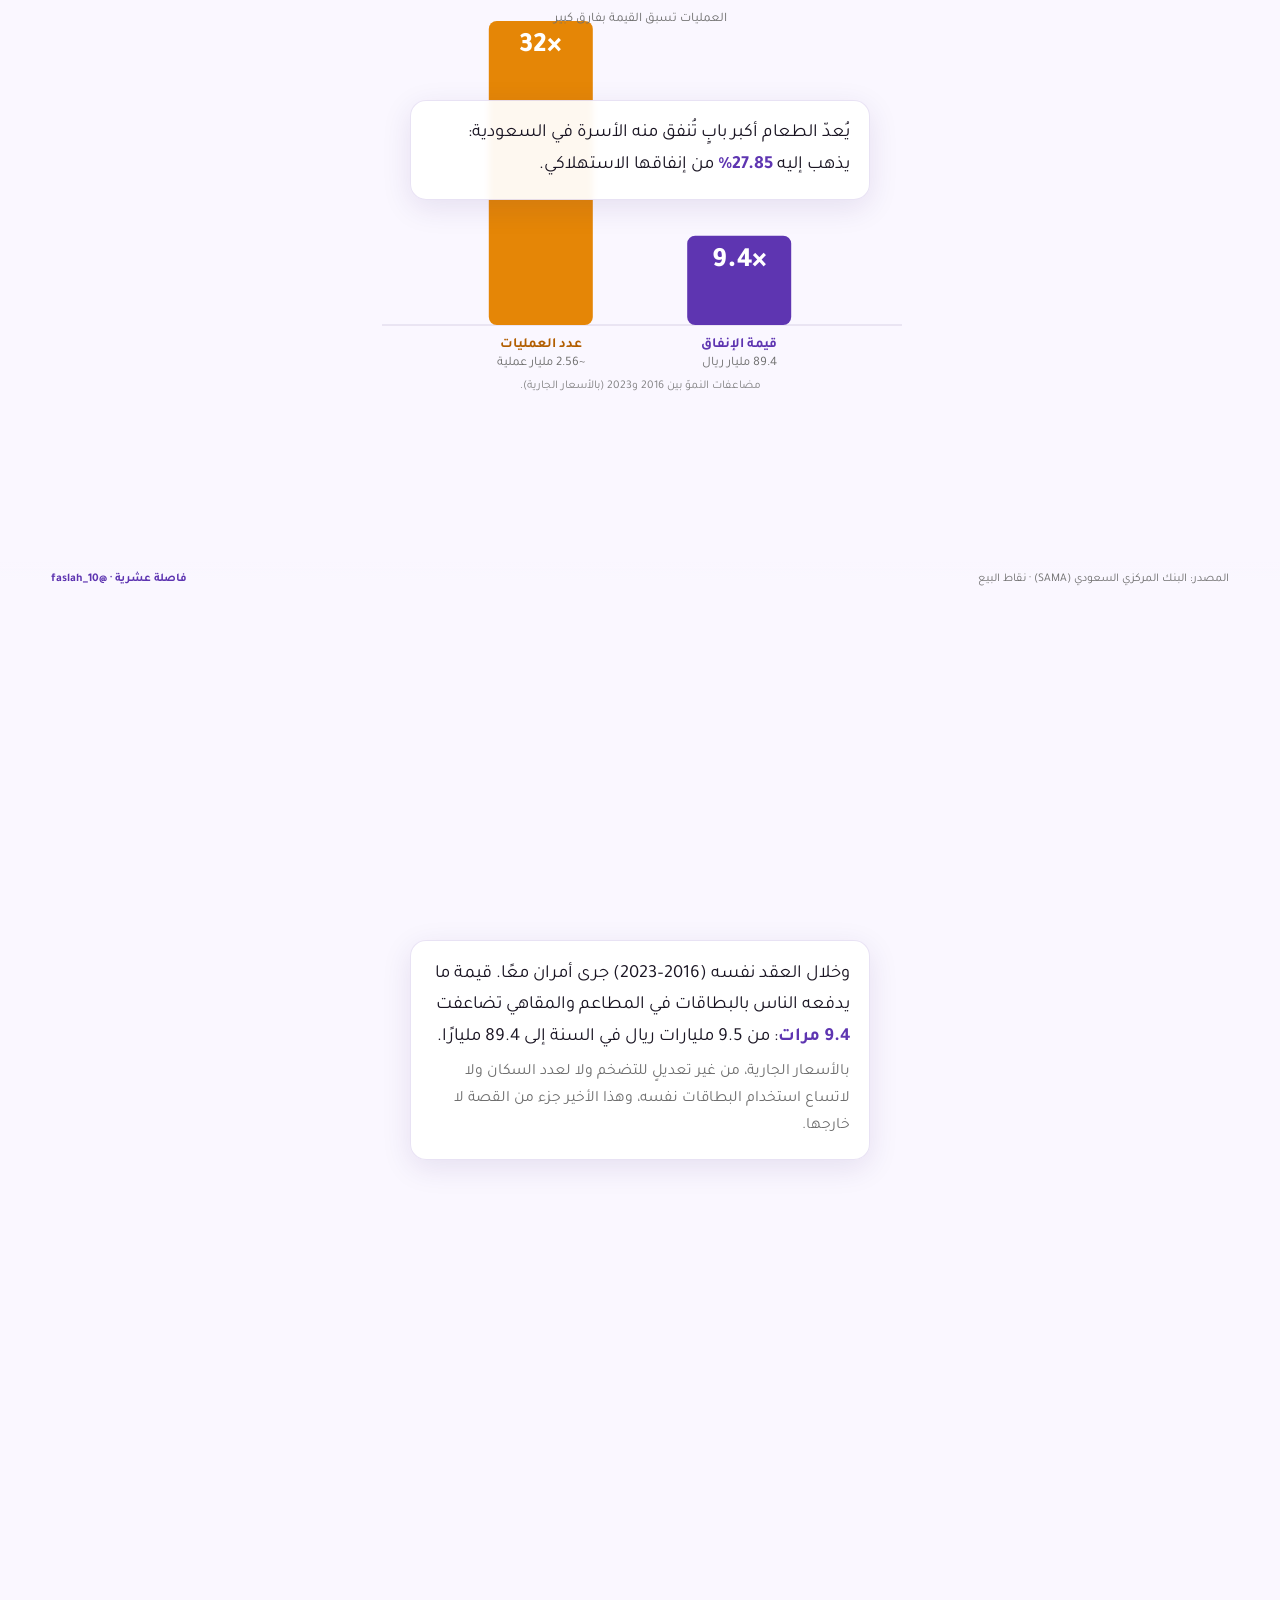
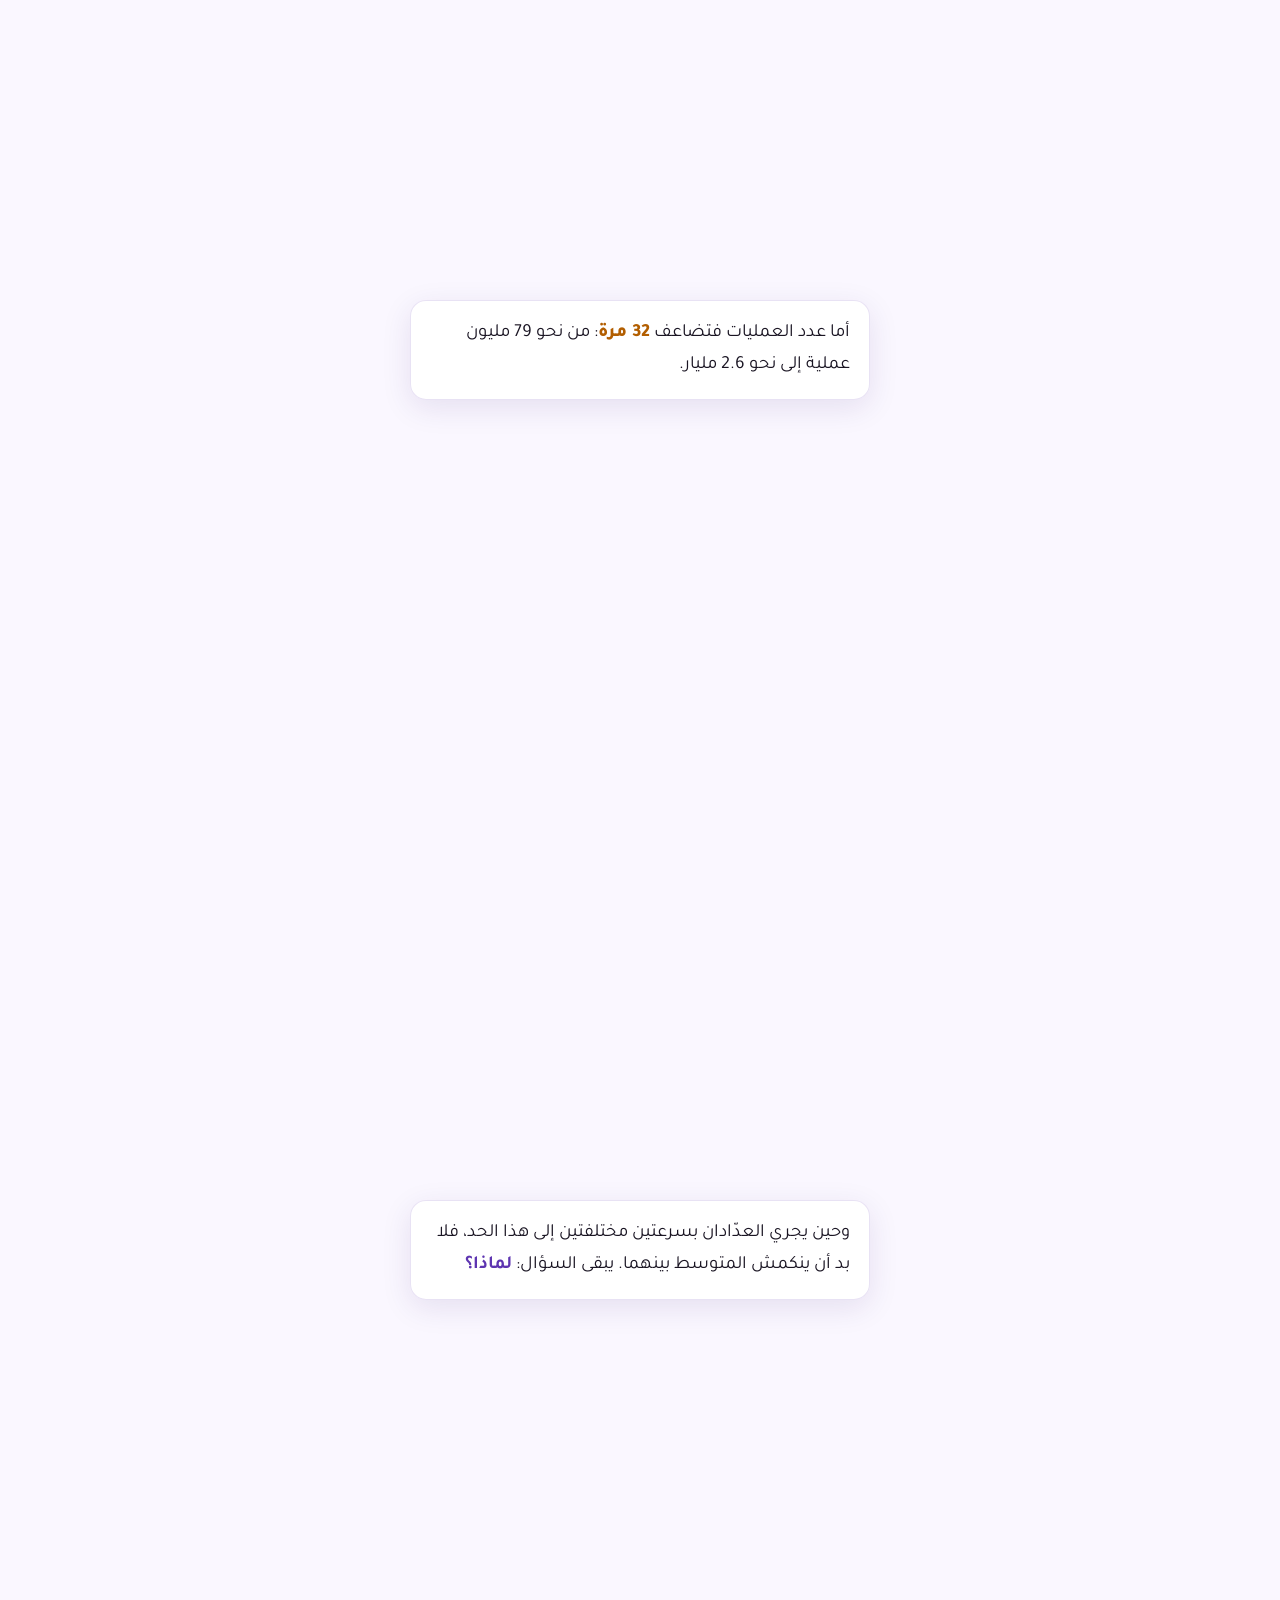
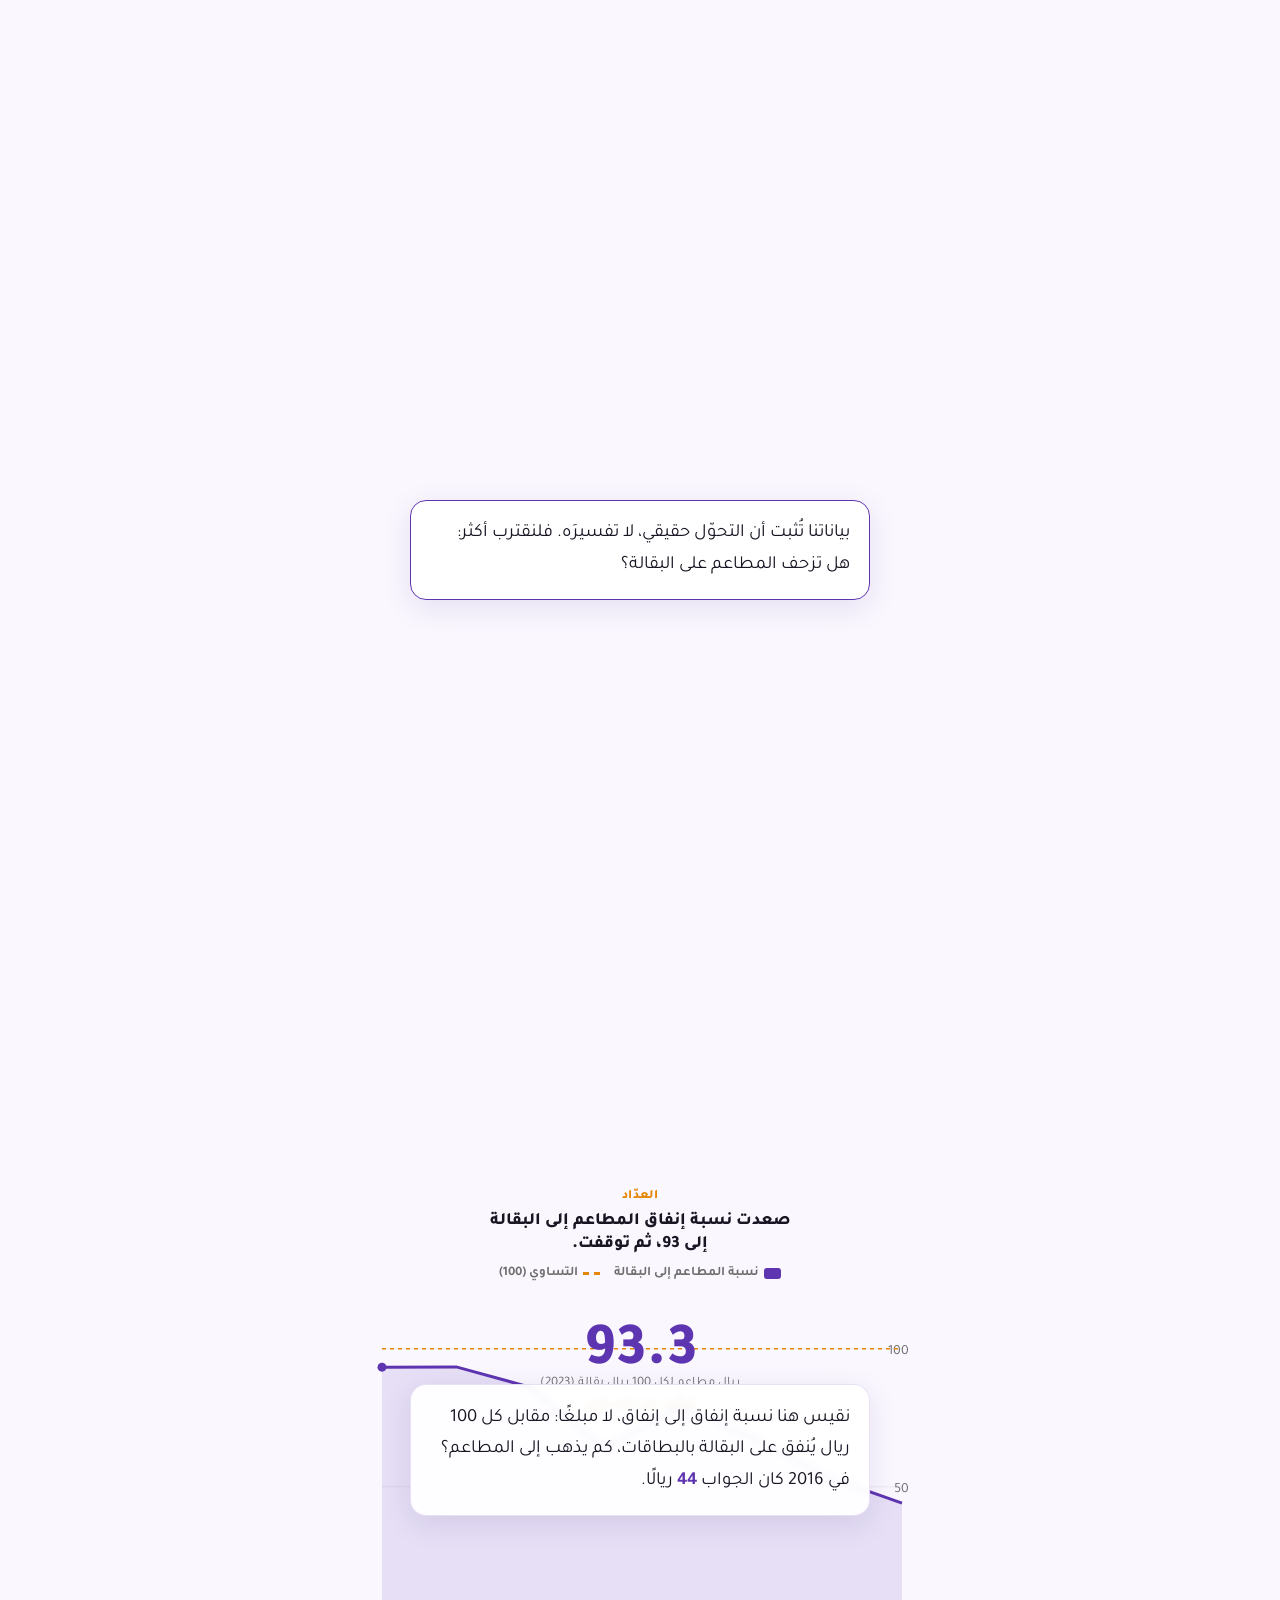
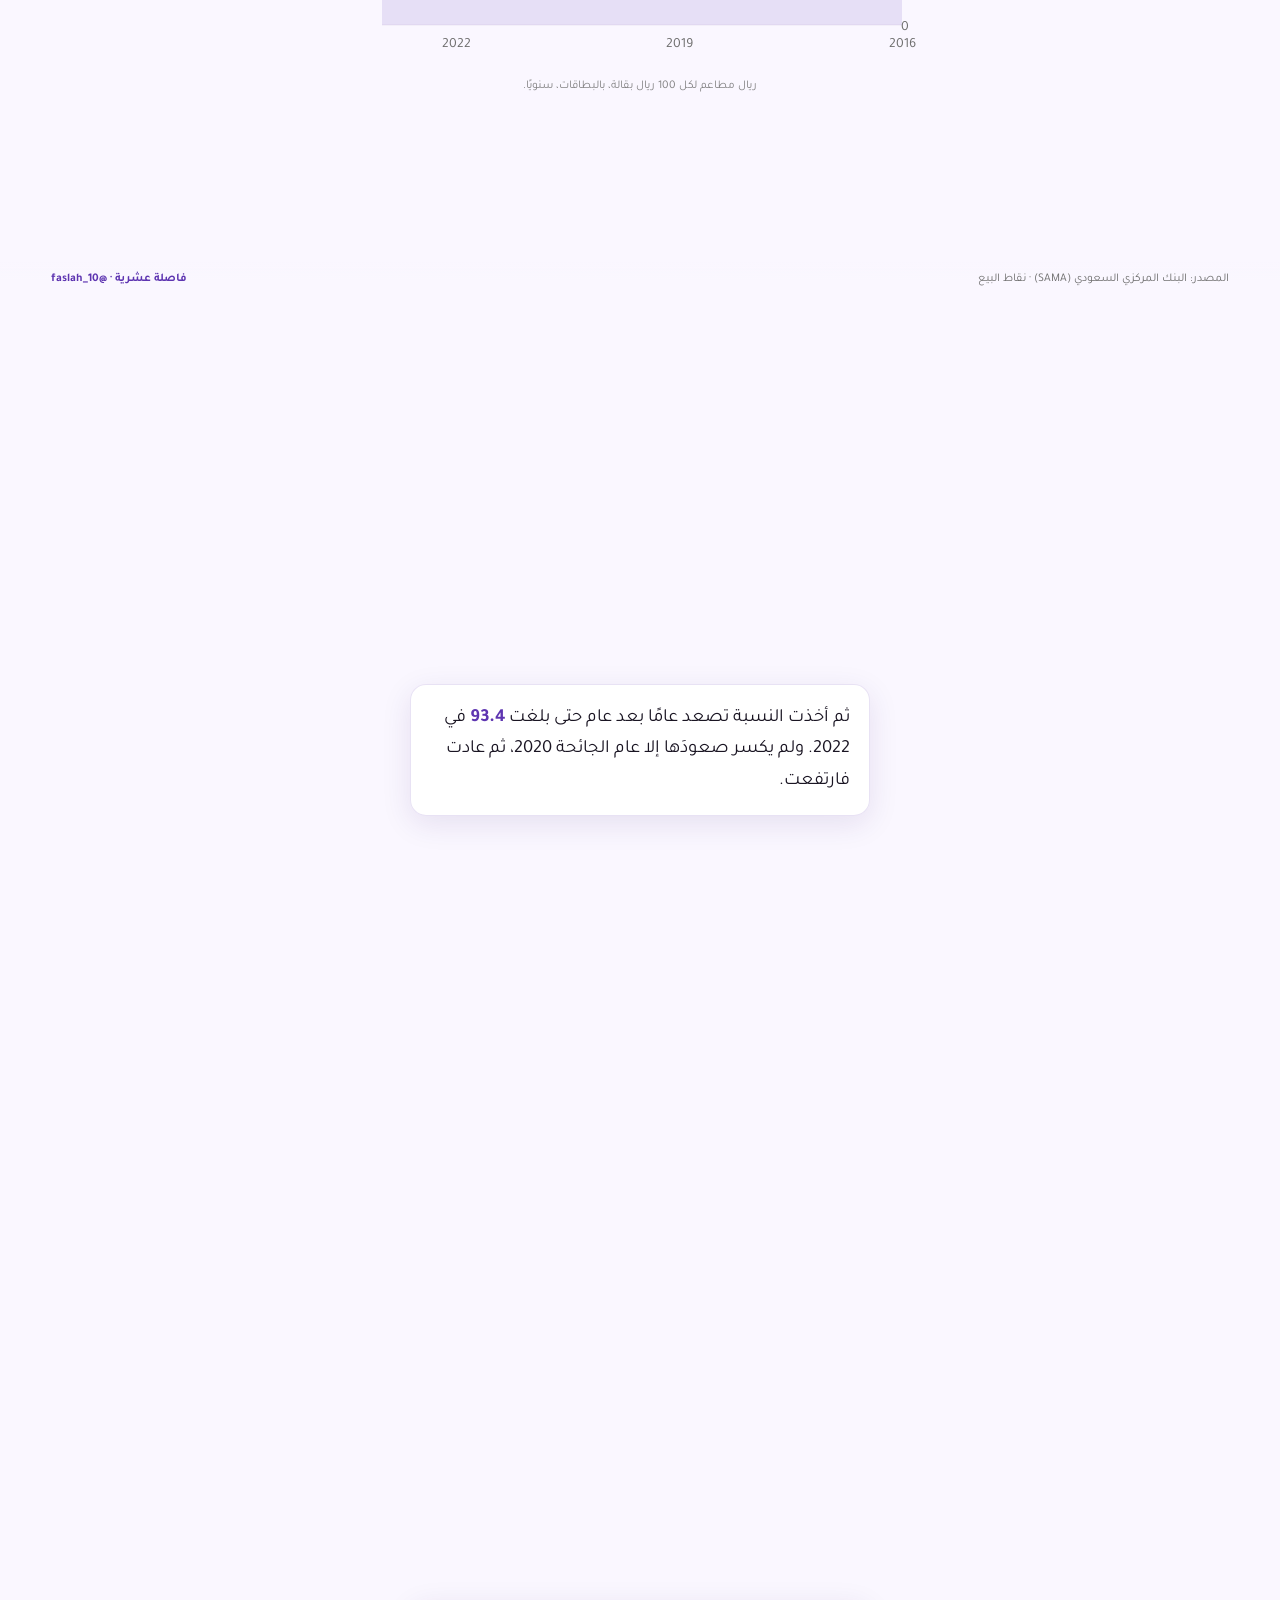
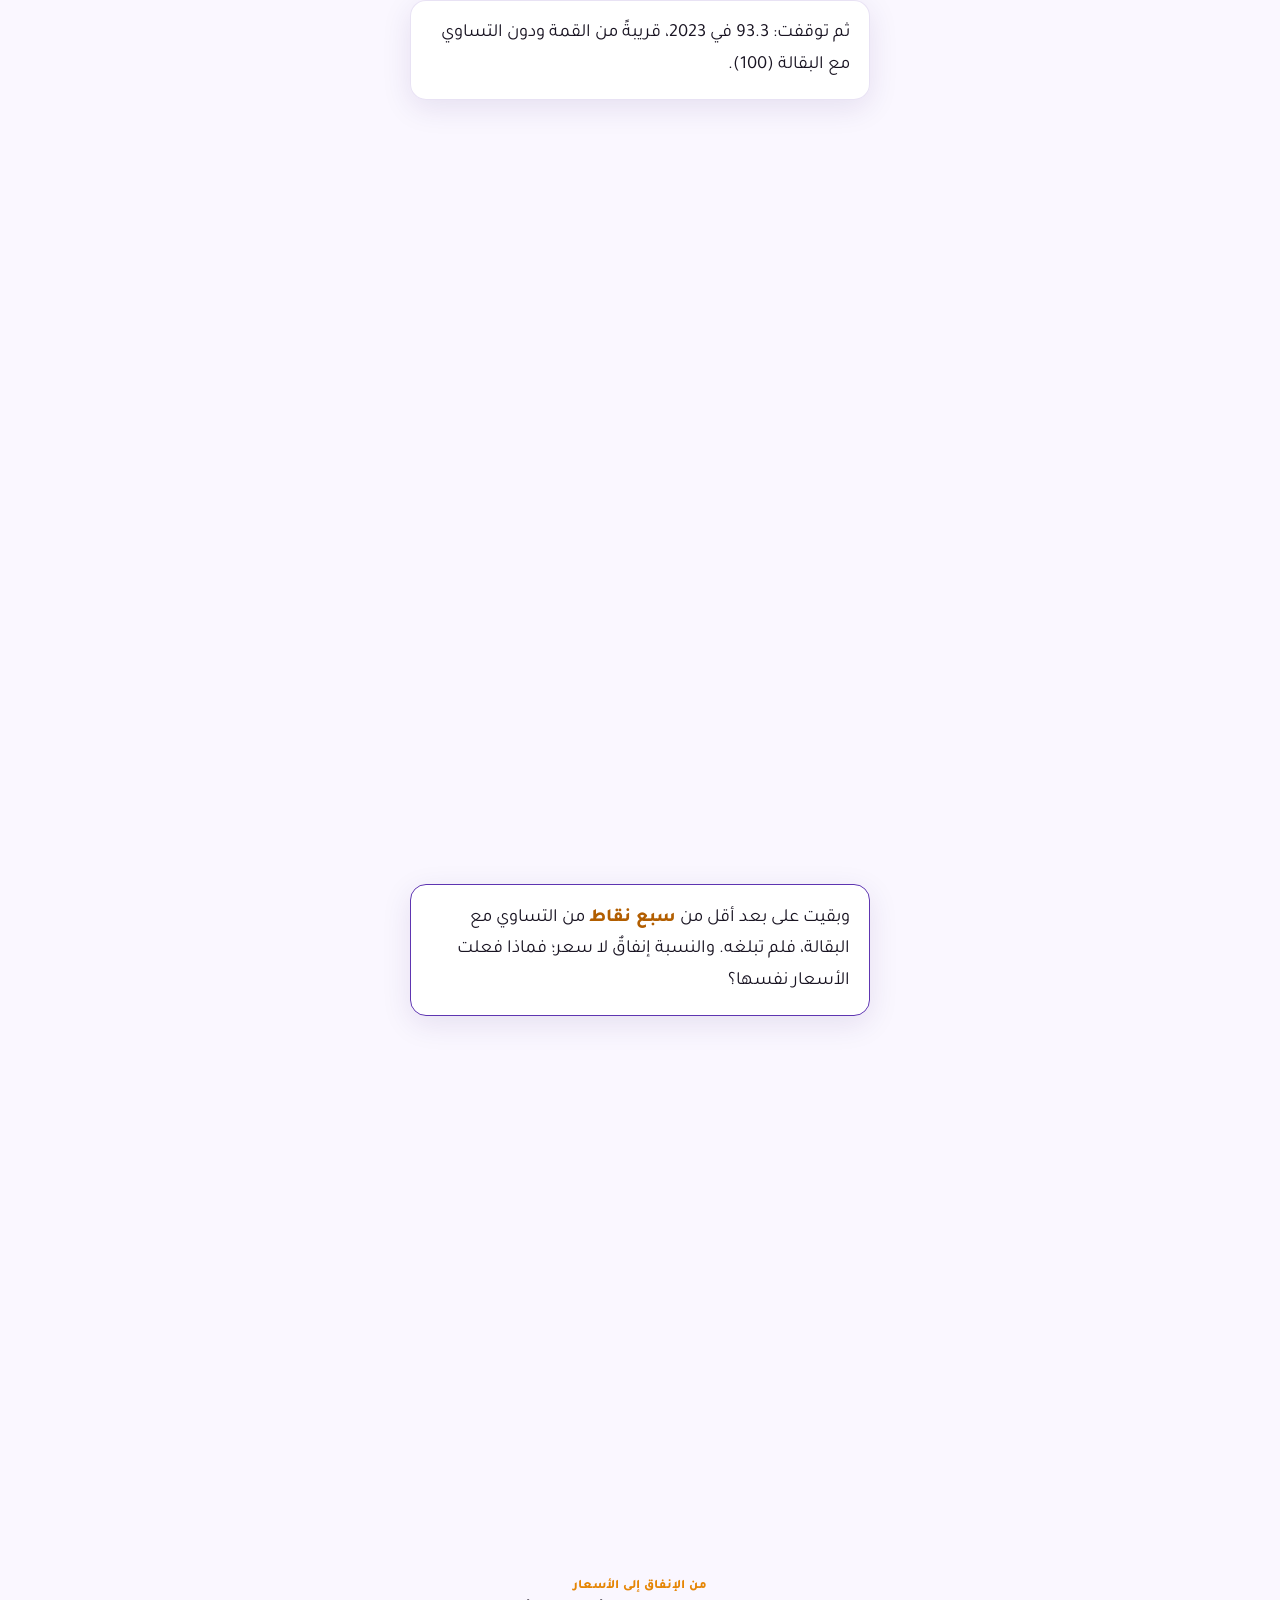
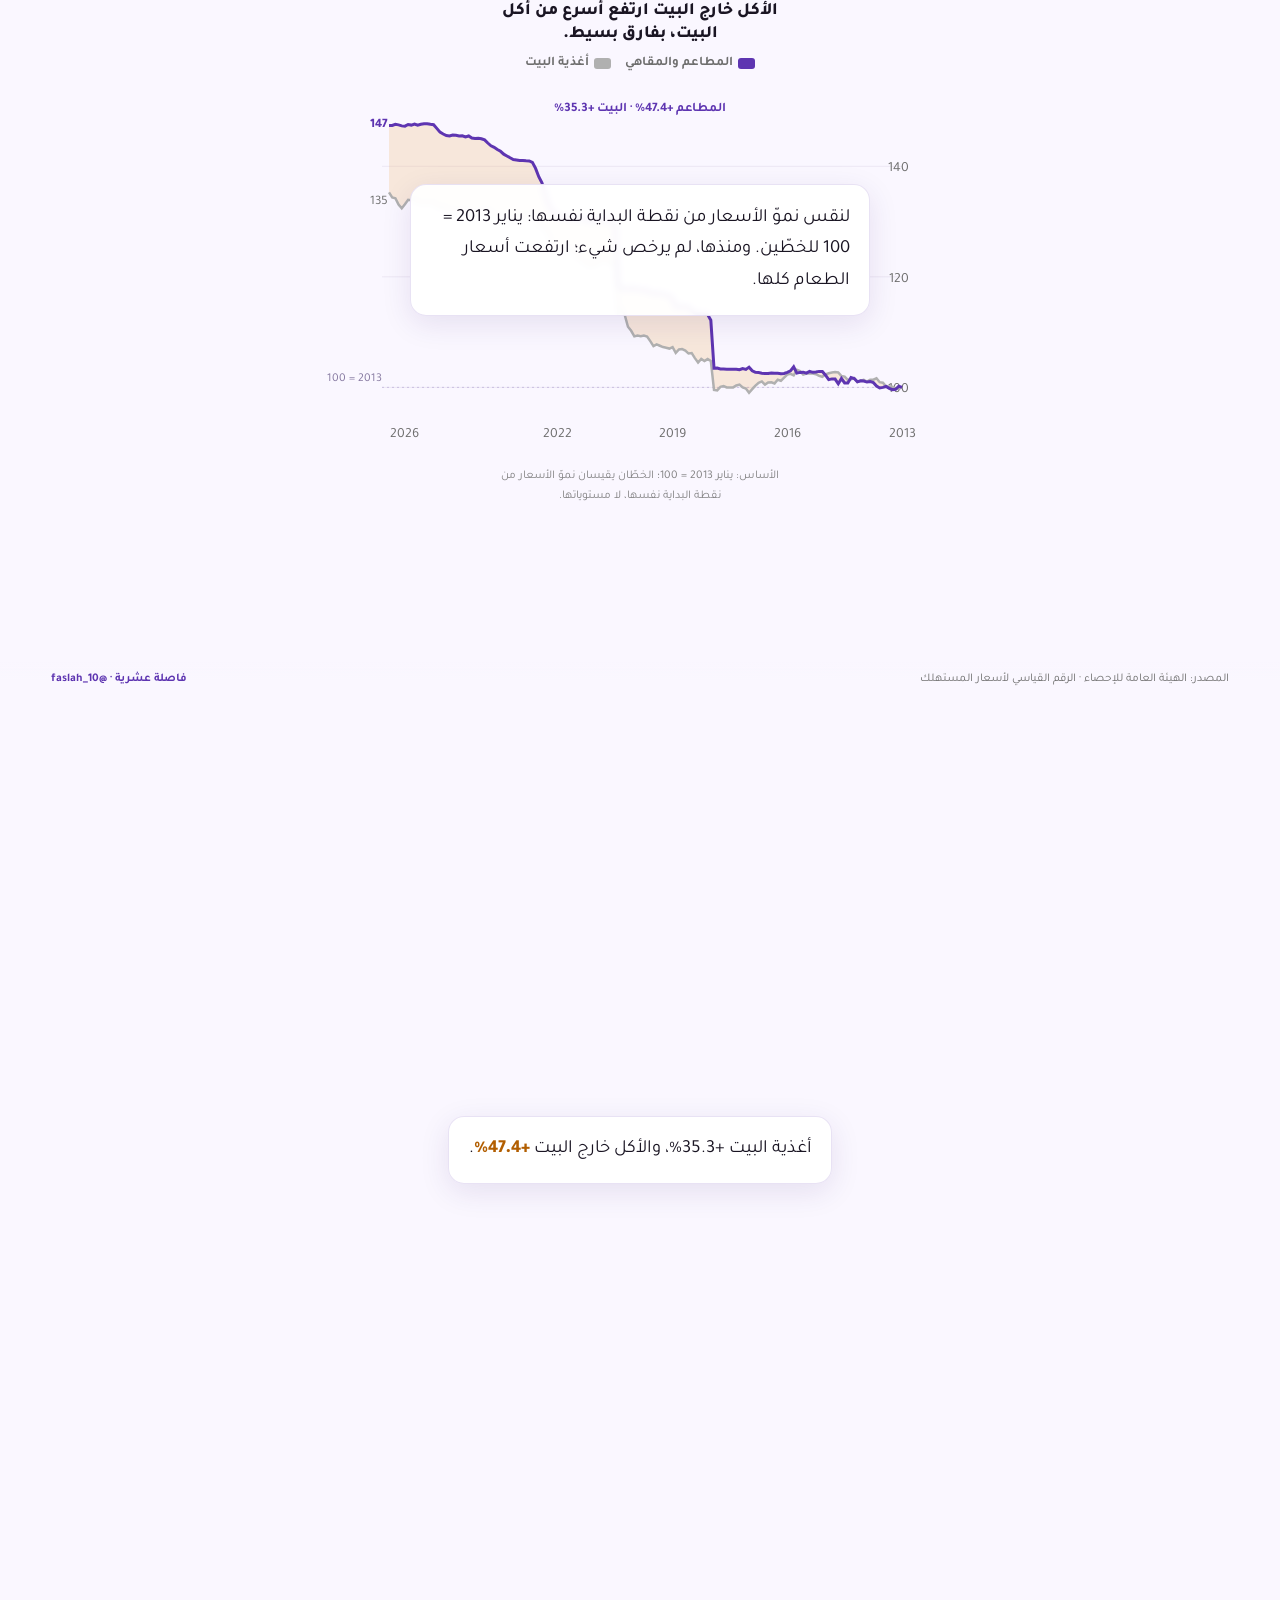
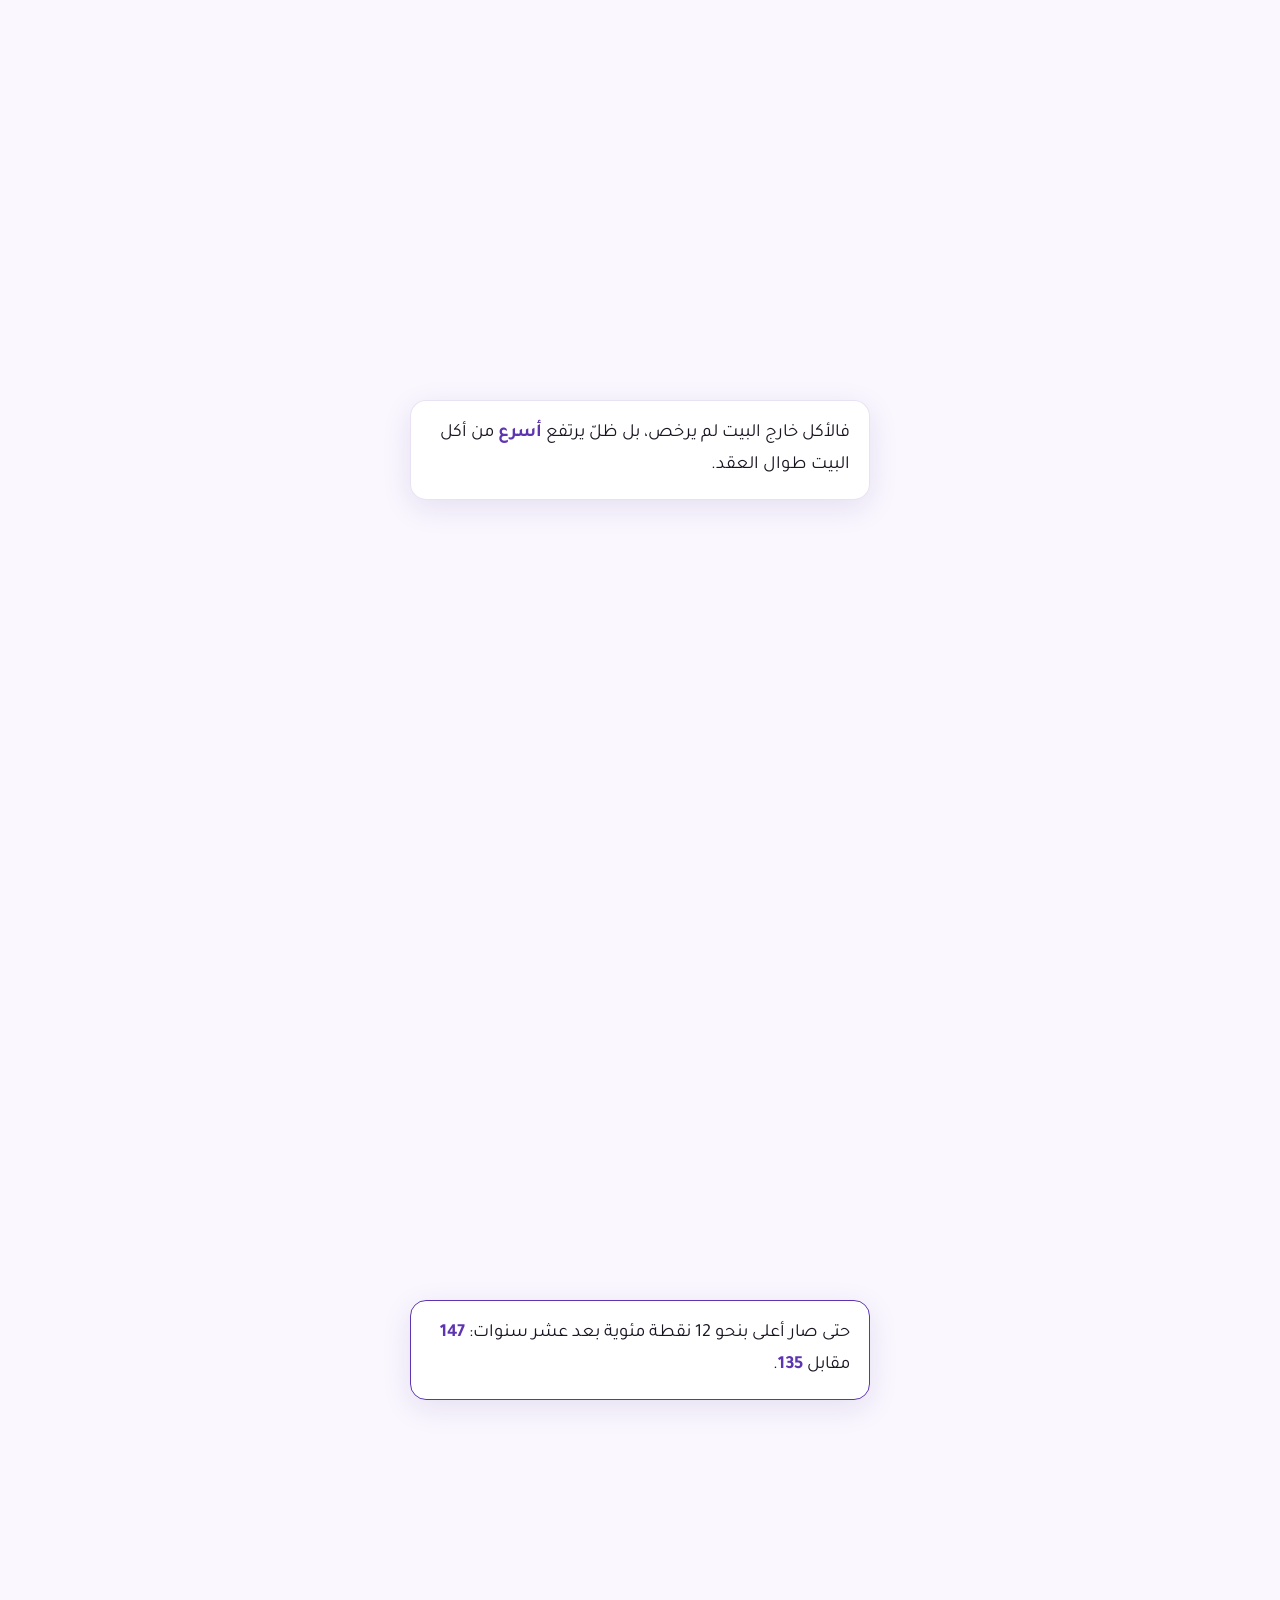
==== commit 9c327ff7: "Publish food/big-piece-001 · narrative-weld + Arabic-language pass" ====
--- a/food/index.html
+++ b/food/index.html
@@ -55,8 +55,8 @@
     <div class="steps">
       <div class="step" data-scene="1" data-step="0"><div class="card">لم يهبط الرقم دفعةً واحدة، بل نزل السلّم درجةً كل عام.</div></div>
       <div class="step" data-scene="1" data-step="1"><div class="card">من <b class="num">119.9</b> في 2016 إلى <span class="num">90.5</span> في العام التالي، ثم <span class="num">76.5</span>، ثم <span class="num">62.4</span>، وواصل النزول حتى بلغ <b class="num">34.9</b> مع نهاية 2023.</div></div>
-      <div class="step" data-scene="1" data-step="2"><div class="card">هنا تنتهي السلسلة السنوية القديمة (2016–2023). فمع مطلع 2024 بدأ البنك المركزي سلسلةً شهرية جديدة بتصنيفٍ مختلف للقطاع، يُدخل في الحساب منشآت مختلفة؛ فلم يعد ما قبل 2024 وما بعده قابلَين للمقارنة المباشرة، ولذلك نعرضهما سلسلتين منفصلتين ولا نجمع بينهما. <b>لكن انتبه:</b> الهبوط الكبير وقع كله داخل السلسلة القديمة وحدها: من <span class="num">119.9</span> إلى <span class="num">34.9</span>.</div></div>
-      <div class="step" data-scene="1" data-step="3"><div class="card">أما السلسلة الجديدة فتتأرجح بين <span class="num">28.1</span> و<span class="num">34.9</span> ريالًا في الشهر، وآخر قراءاتها: <b class="num">30.6</b> (مايو 2026).</div></div>
+      <div class="step" data-scene="1" data-step="2"><div class="card">هنا تنتهي السلسلة السنوية القديمة (2016–2023). فمطلع 2024 غيّر البنك المركزي طريقة العدّ وتصنيفَه، فصار ما قبله وما بعده لا يُقارنان؛ لذلك نعرضهما سلسلتين منفصلتين. <b>لكن انتبه:</b> الهبوط الكبير وقع كله داخل السلسلة القديمة وحدها: من <span class="num">119.9</span> إلى <span class="num">34.9</span>.</div></div>
+      <div class="step" data-scene="1" data-step="3"><div class="card">أما السلسلة الجديدة فتتأرجح بين <span class="num">28.1</span> و<span class="num">34.9</span> ريالًا في الشهر، وآخر قراءاتها: <b class="num">30.6</b> (مايو 2026). فما الذي يجعل رقمًا يهبط هكذا؟</div></div>
     </div>
   </section>
 
@@ -78,7 +78,7 @@
       <div class="step" data-scene="2" data-step="1"><div class="card">وخلال العقد نفسه (2016–2023) جرى أمران معًا. قيمة ما يدفعه الناس بالبطاقات في المطاعم والمقاهي تضاعفت <b class="num">9.4 مرات</b>: من <span class="num">9.5</span> مليارات ريال في السنة إلى <span class="num">89.4</span> مليارًا. <span class="muted">بالأسعار الجارية، من غير تعديلٍ للتضخم ولا لعدد السكان ولا لاتساع استخدام البطاقات نفسه، وهذا الأخير جزء من القصة لا خارجها.</span></div></div>
       <div class="step" data-scene="2" data-step="2"><div class="card">أما عدد العمليات فتضاعف <span class="hi num">32 مرة</span>: من نحو <span class="num">79 مليون</span> عملية إلى نحو <span class="num">2.6 مليار</span>.</div></div>
       <div class="step" data-scene="2" data-step="3"><div class="card">وحين يجري العدّادان بسرعتين مختلفتين إلى هذا الحد، فلا بد أن ينكمش المتوسط بينهما. يبقى السؤال: <b>لماذا؟</b></div></div>
-      <div class="step" data-scene="2" data-step="4"><div class="card">هل صار الناس يأكلون خارج البيت أكثر، بطلباتٍ أصغر: قهوة هنا وشاورما هناك، بدلًا من العزائم بالمطاعم؟ أم أن الذي تغيّر هو طريقة الدفع: مشترياتٌ صغيرة كانت تُدفع نقدًا، فدخلت العدّاد يوم صارت تُدفع بالبطاقة؟ <span class="muted">بياناتنا تُثبت التحوّل ولا تحسم تفسيره، وستقرأ ما بقي من هذه القصة والسؤالان مفتوحان.</span></div></div>
+      <div class="step" data-scene="2" data-step="4"><div class="card">بياناتنا تُثبت أن التحوّل حقيقي، لا تفسيرَه. فلنقترب أكثر: هل تزحف المطاعم على البقالة؟</div></div>
     </div>
   </section>
 
@@ -99,7 +99,7 @@
       <div class="step" data-scene="3" data-step="0"><div class="card">نقيس هنا نسبة إنفاق إلى إنفاق، لا مبلغًا: مقابل كل 100 ريال يُنفق على البقالة بالبطاقات، كم يذهب إلى المطاعم؟ في 2016 كان الجواب <b class="num">44</b> ريالًا.</div></div>
       <div class="step" data-scene="3" data-step="1"><div class="card">ثم أخذت النسبة تصعد عامًا بعد عام حتى بلغت <b class="num">93.4</b> في 2022. ولم يكسر صعودَها إلا عام الجائحة 2020، ثم عادت فارتفعت.</div></div>
       <div class="step" data-scene="3" data-step="2"><div class="card">ثم توقفت: <span class="num">93.3</span> في 2023، قريبةً من القمة ودون التساوي مع البقالة (100).</div></div>
-      <div class="step" data-scene="3" data-step="3"><div class="card">وبقيت على بعد أقل من <span class="hi">سبع نقاط</span> من التساوي مع البقالة، فلم تبلغه.</div></div>
+      <div class="step" data-scene="3" data-step="3"><div class="card">وبقيت على بعد أقل من <span class="hi">سبع نقاط</span> من التساوي مع البقالة، فلم تبلغه. والنسبة إنفاقٌ لا سعر؛ فماذا فعلت الأسعار نفسها؟</div></div>
     </div>
   </section>
 
@@ -121,7 +121,7 @@
       <div class="step" data-scene="4" data-step="1"><div class="card">أغذية البيت <span class="num">+35.3%</span>، والأكل خارج البيت <b class="hi num">+47.4%</b>.</div></div>
       <div class="step" data-scene="4" data-step="2"><div class="card">فالأكل خارج البيت لم يرخص، بل ظلّ يرتفع <b>أسرع</b> من أكل البيت طوال العقد.</div></div>
       <div class="step" data-scene="4" data-step="3"><div class="card">حتى صار أعلى بنحو <span class="num">12</span> نقطة مئوية بعد عشر سنوات: <b class="num">147</b> مقابل <b class="num">135</b>.</div></div>
-      <div class="step" data-scene="4" data-step="4"><div class="card">لكن هذه الحركة كلها، بضع نقاط في السنة، لا تقترب من تضاعف العمليات <b class="hi">×32</b> وقيمتها ×9.4. التحوّل في السلوك، لا في السعر.</div></div>
+      <div class="step" data-scene="4" data-step="4"><div class="card">لكن هذه الحركة كلها، بضع نقاط في السنة، لا تقترب من تضاعف العمليات <b class="hi">×32</b> وقيمتها ×9.4. التحوّل في السلوك، لا في السعر. هذا على مدى العقد؛ فماذا يفعل الشهر الواحد؟</div></div>
     </div>
   </section>
 
@@ -142,7 +142,7 @@
     <div class="steps">
       <div class="step" data-scene="5" data-step="0"><div class="card">في أسابيع الصيام الأولى يميل الإنفاق إلى البقالة: تنفق الأسر عليها نحو <span class="num">1.6</span> ضعف ما تنفقه على المطاعم، ثم نحو <span class="num">1.26</span> في منتصف الشهر.</div></div>
       <div class="step" data-scene="5" data-step="1"><div class="card">ثم يأتي أسبوع العيد فينقلب كل شيء: في عيد 2025 بلغت النسبة <b class="hi num">136</b>. وفي ثلاثة من خمسة أعوام وقعت الذروة في أسبوع العيد نفسه، وفي عامين في الأسبوع الذي يسبقه.</div></div>
-      <div class="step" data-scene="5" data-step="2"><div class="card">وتقف ذروة 2025 الأعلى في السلسلة كلها. <span class="muted">وأول عام في السلسلة (2021) كان تحت قيود الجائحة، فمقارنته ليست مقارنة سنة عادية.</span> يتكرر هذا الإيقاع الموسمي كل عام، لكنه لا يفسّر لغز العقد.</div></div>
+      <div class="step" data-scene="5" data-step="2"><div class="card">وتقف ذروة 2025 الأعلى في السلسلة كلها. <span class="muted">وأول عام في السلسلة (2021) كان تحت قيود الجائحة، فمقارنته ليست مقارنة سنة عادية.</span> يتكرر هذا الإيقاع الموسمي كل عام، لكنه يفسّر أسبوعًا لا لغز العقد. فلندع الزمن جانبًا، ولننظر في العملية نفسها.</div></div>
     </div>
   </section>
 
@@ -156,7 +156,7 @@
   <section class="scene6-static" id="scene6" data-scene="6">
     <div class="scene-kicker">ماذا تشتري الثلاثون ريالًا؟</div>
     <div class="scene-title"><span class="pending-badge">أسعار موثّقة من منصّات العلامات الرسمية</span></div>
-    <p class="s6-bridge">هبط متوسط العملية إلى نحو 31 ريالًا؛ فماذا يعني هذا الرقم على الأرض؟ نضعه أولًا بجانب عملية البقالة، ثم نرى ما يشتريه فعلًا.</p>
+    <p class="s6-bridge">متوسط العملية نحو 31 ريالًا؛ فماذا يشتري هذا الرقم في الواقع؟ نضعه أولًا بجانب عملية البقالة، ثم ننظر في تفاصيله.</p>
 
     <!-- Claim 1: grocery swipe vs restaurant swipe -->
     <div class="s6-cmp-row">
@@ -192,8 +192,8 @@
     </div>
     <div class="steps" id="scene7steps">
       <div class="step" data-scene="7" data-step="0"><div class="card closing-card">
-        <p>لكل مقيم في السعودية بعمر 15 سنة فأكثر نحو <b class="num">9.6</b> عملية مطاعم بالبطاقة شهريًا: <span class="num">263.7</span> مليون عملية في مايو 2026، مقسومةً على <span class="num">27.4</span> مليون مقيم بهذا العمر (تقديرات منتصف 2024). عمليةٌ كل ثلاثة أيام تقريبًا، بالبطاقات وحدها، والعملية ليست وجبة.</p>
-        <p class="q">فماذا انكمش فعلًا؟ العملية، لا سعر الوجبة. فمنذ 2013 ارتفع مؤشر أسعار المطاعم والمقاهي <span class="num">47.4%</span>، فالوجبة نفسها صارت أغلى لا أرخص؛ إنما صغُرت العملية: مشترياتٌ أصغر وأكثر تكرارًا، ودخل العدّادَ ما كان يُدفع نقدًا. وحتى بعد تعديلها لتضخّم أسعار المطاعم، تراجعت العملية بالقيمة الحقيقية نحو <span class="num">6%</span> منذ 2024.</p>
+        <p>لكل مقيم في السعودية بعمر 15 سنة فأكثر نحو <b class="num">9.6</b> عملية مطاعم بالبطاقة شهريًا: عمليةٌ كل ثلاثة أيام تقريبًا، بالبطاقات وحدها، والعملية ليست وجبة.</p>
+        <p class="q">فماذا انكمش فعلًا؟ العملية، لا سعر الوجبة. فمنذ 2013 ارتفع مؤشر أسعار المطاعم والمقاهي <span class="num">47.4%</span>، والوجبة نفسها صارت أغلى لا أرخص؛ بل حتى بعد تعديلها لتضخّم الأسعار، تراجعت العملية بالقيمة الحقيقية نحو <span class="num">6%</span> منذ 2024. إنما صغُرت العملية: مشترياتٌ أصغر وأكثر تكرارًا، ودخل العدّادَ ما كان يُدفع نقدًا.</p>
       </div></div>
       <div class="step" data-scene="7" data-step="1"><div class="summary-card">
         <h3>الخلاصة في ثلاث جمل</h3>
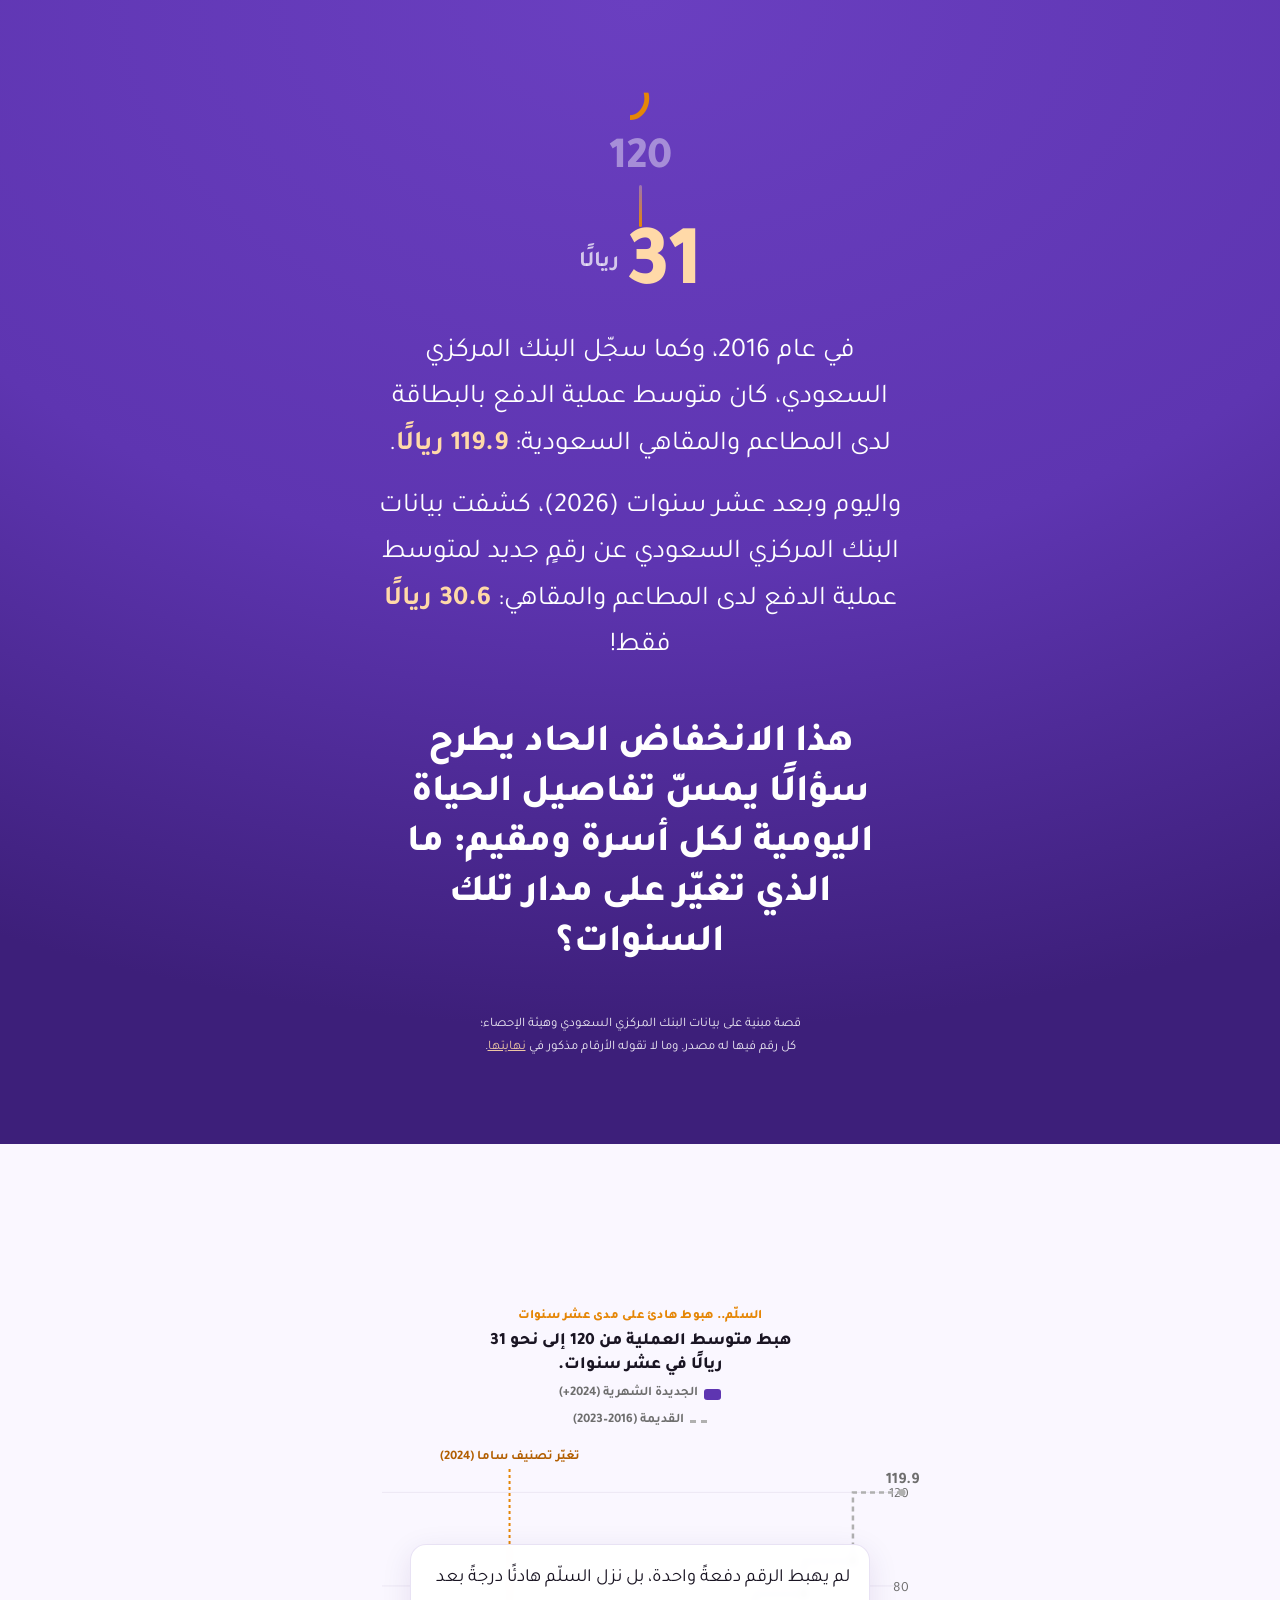
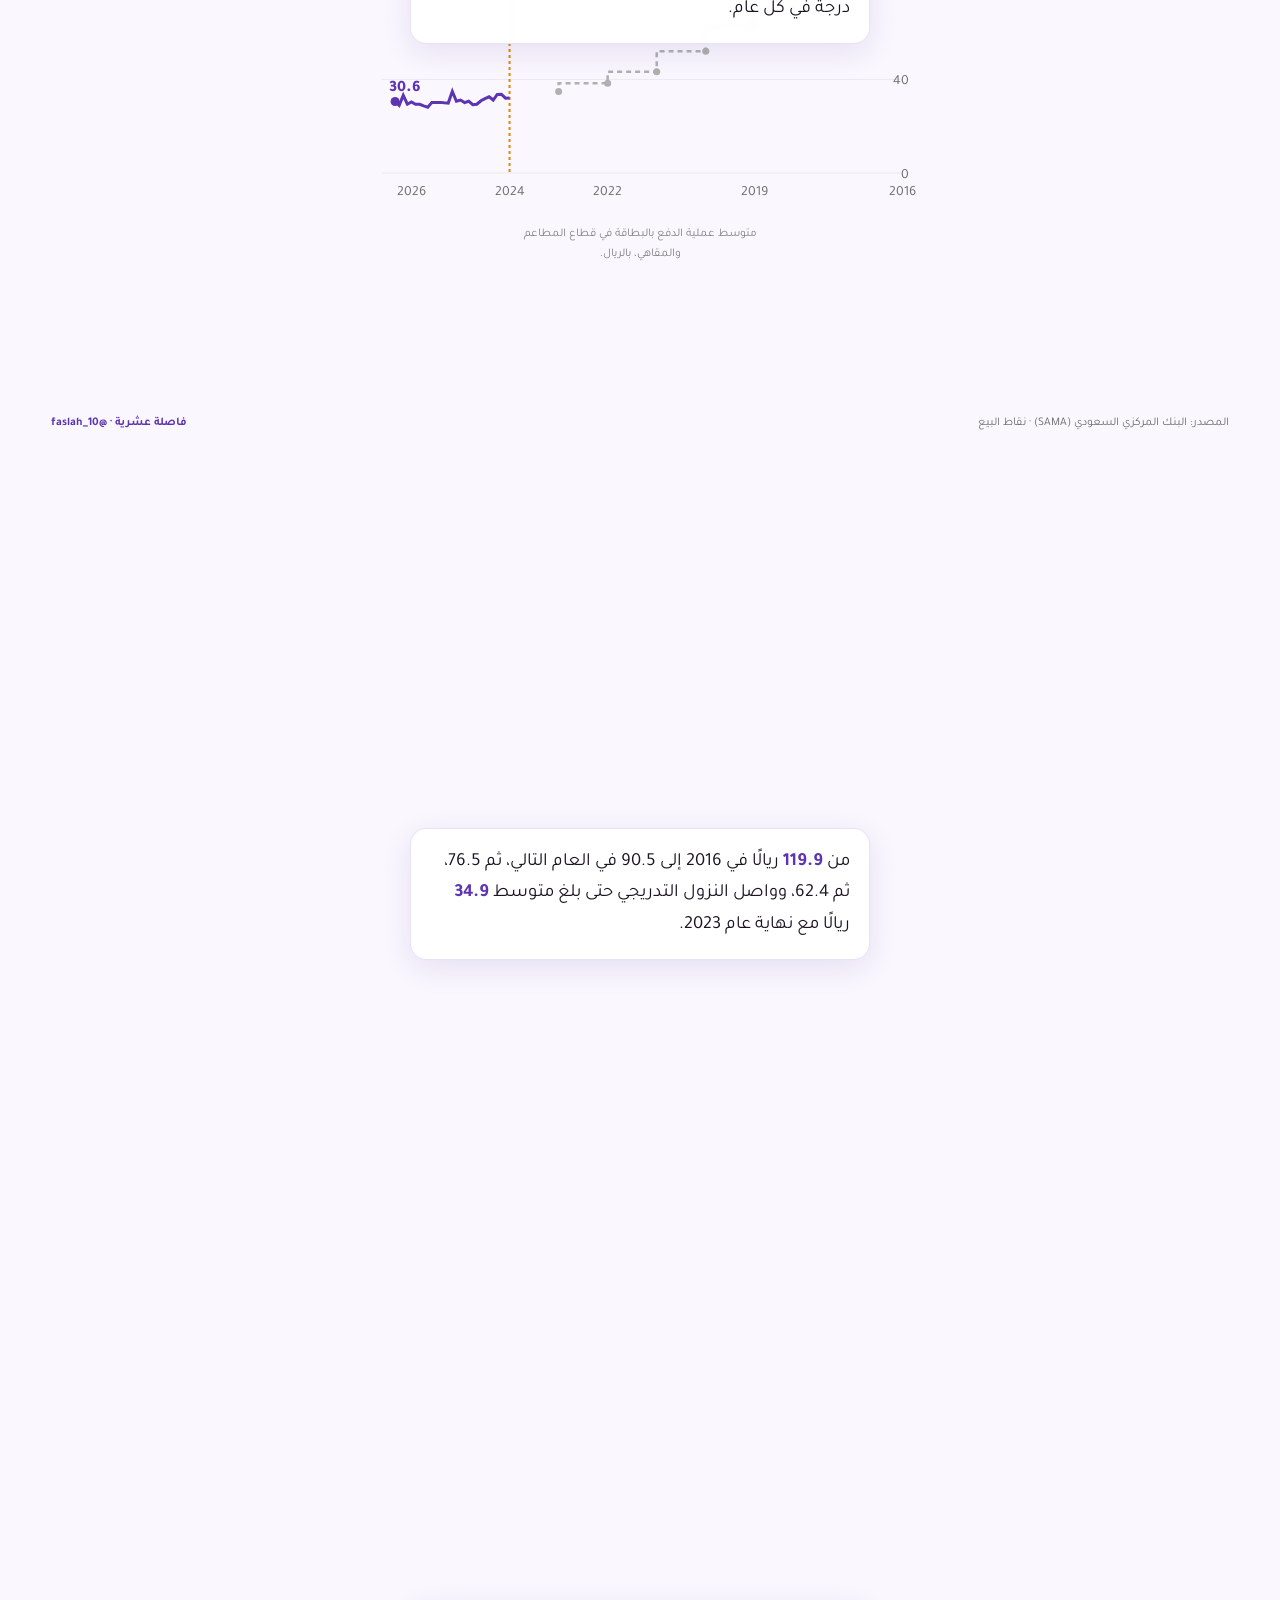
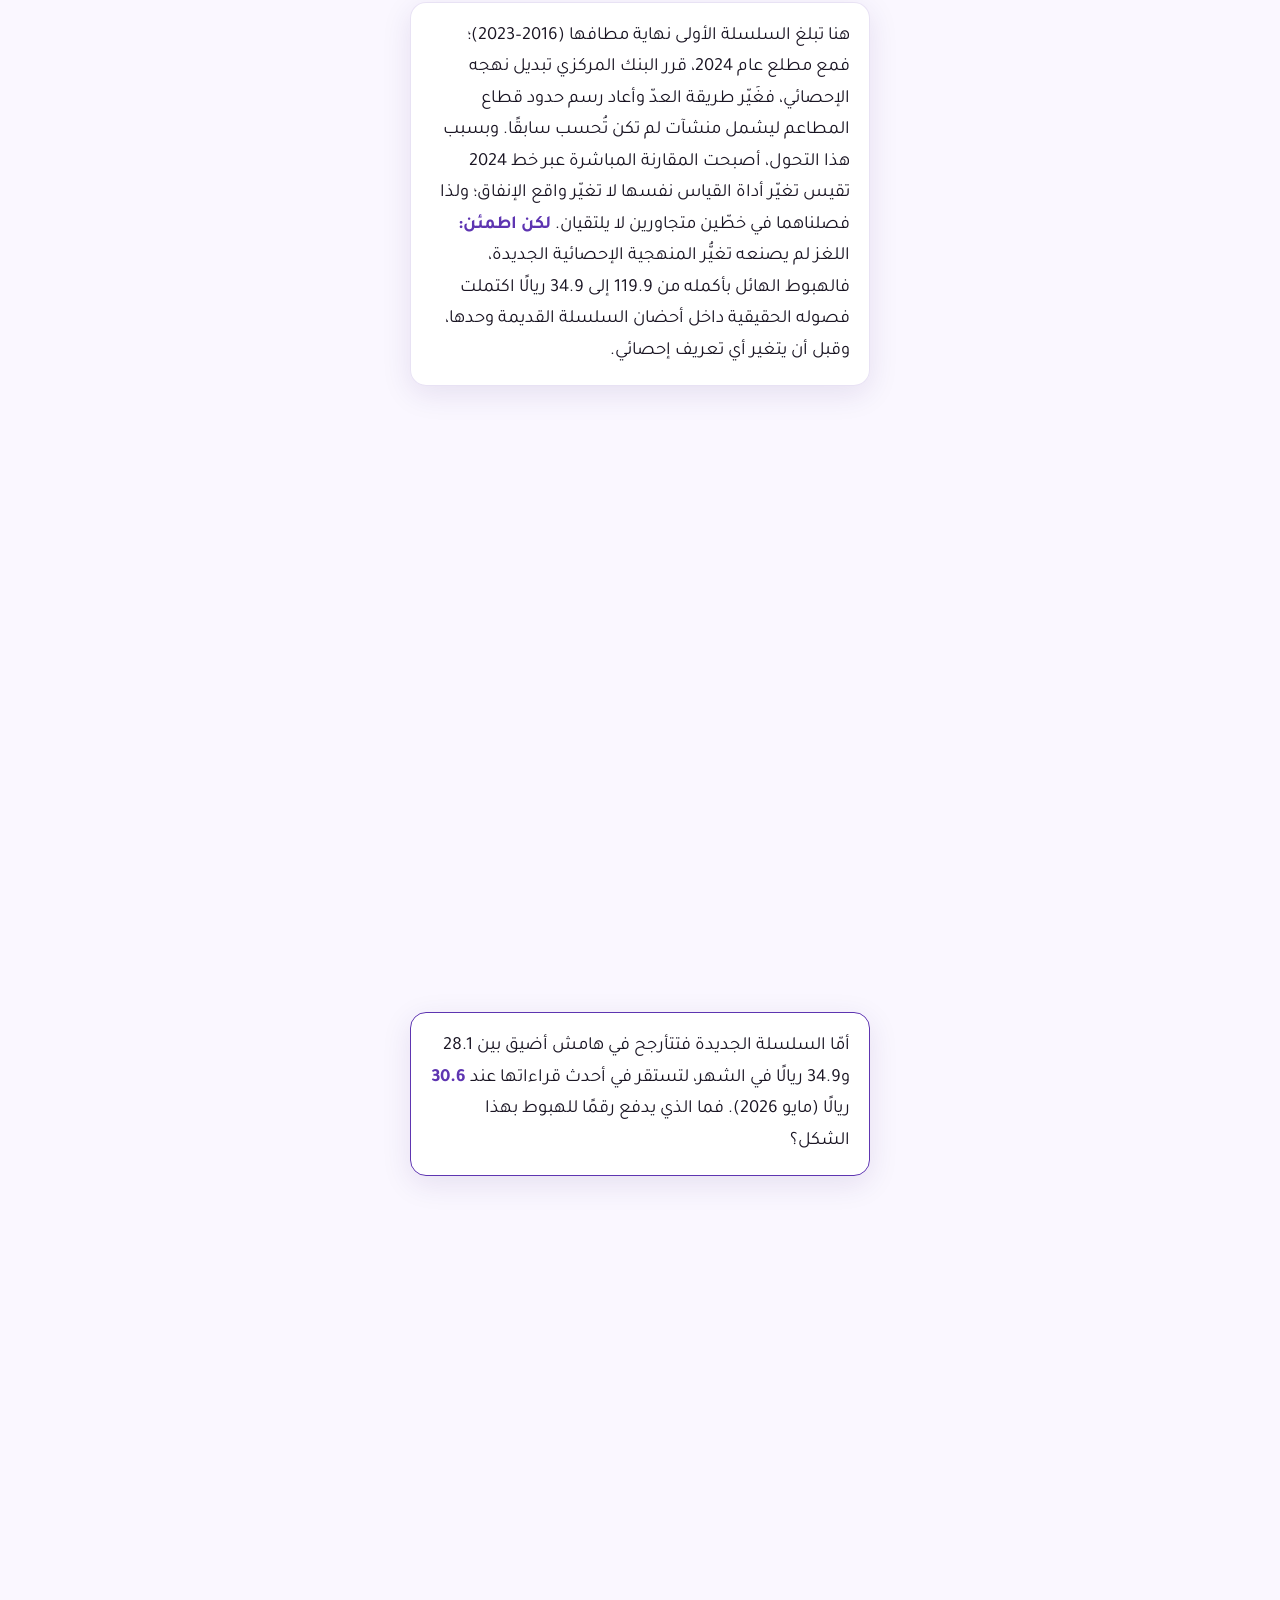
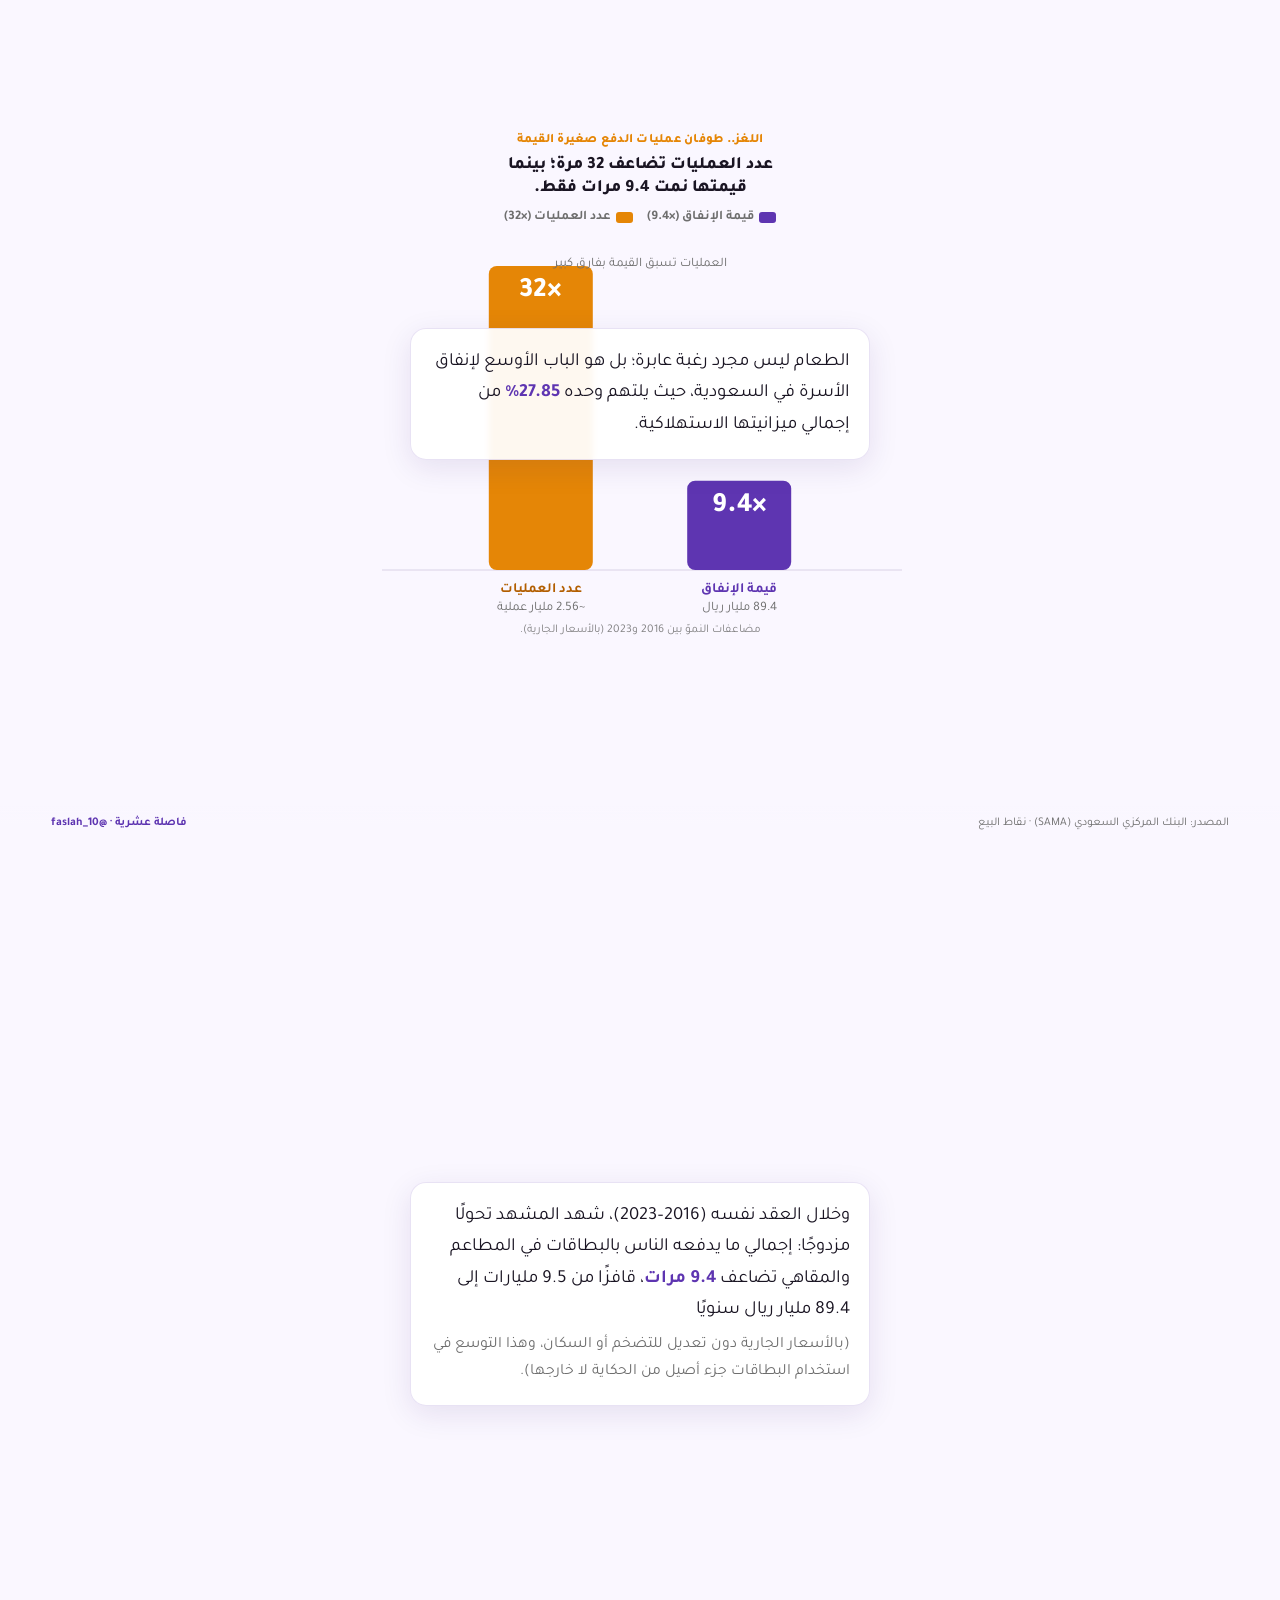
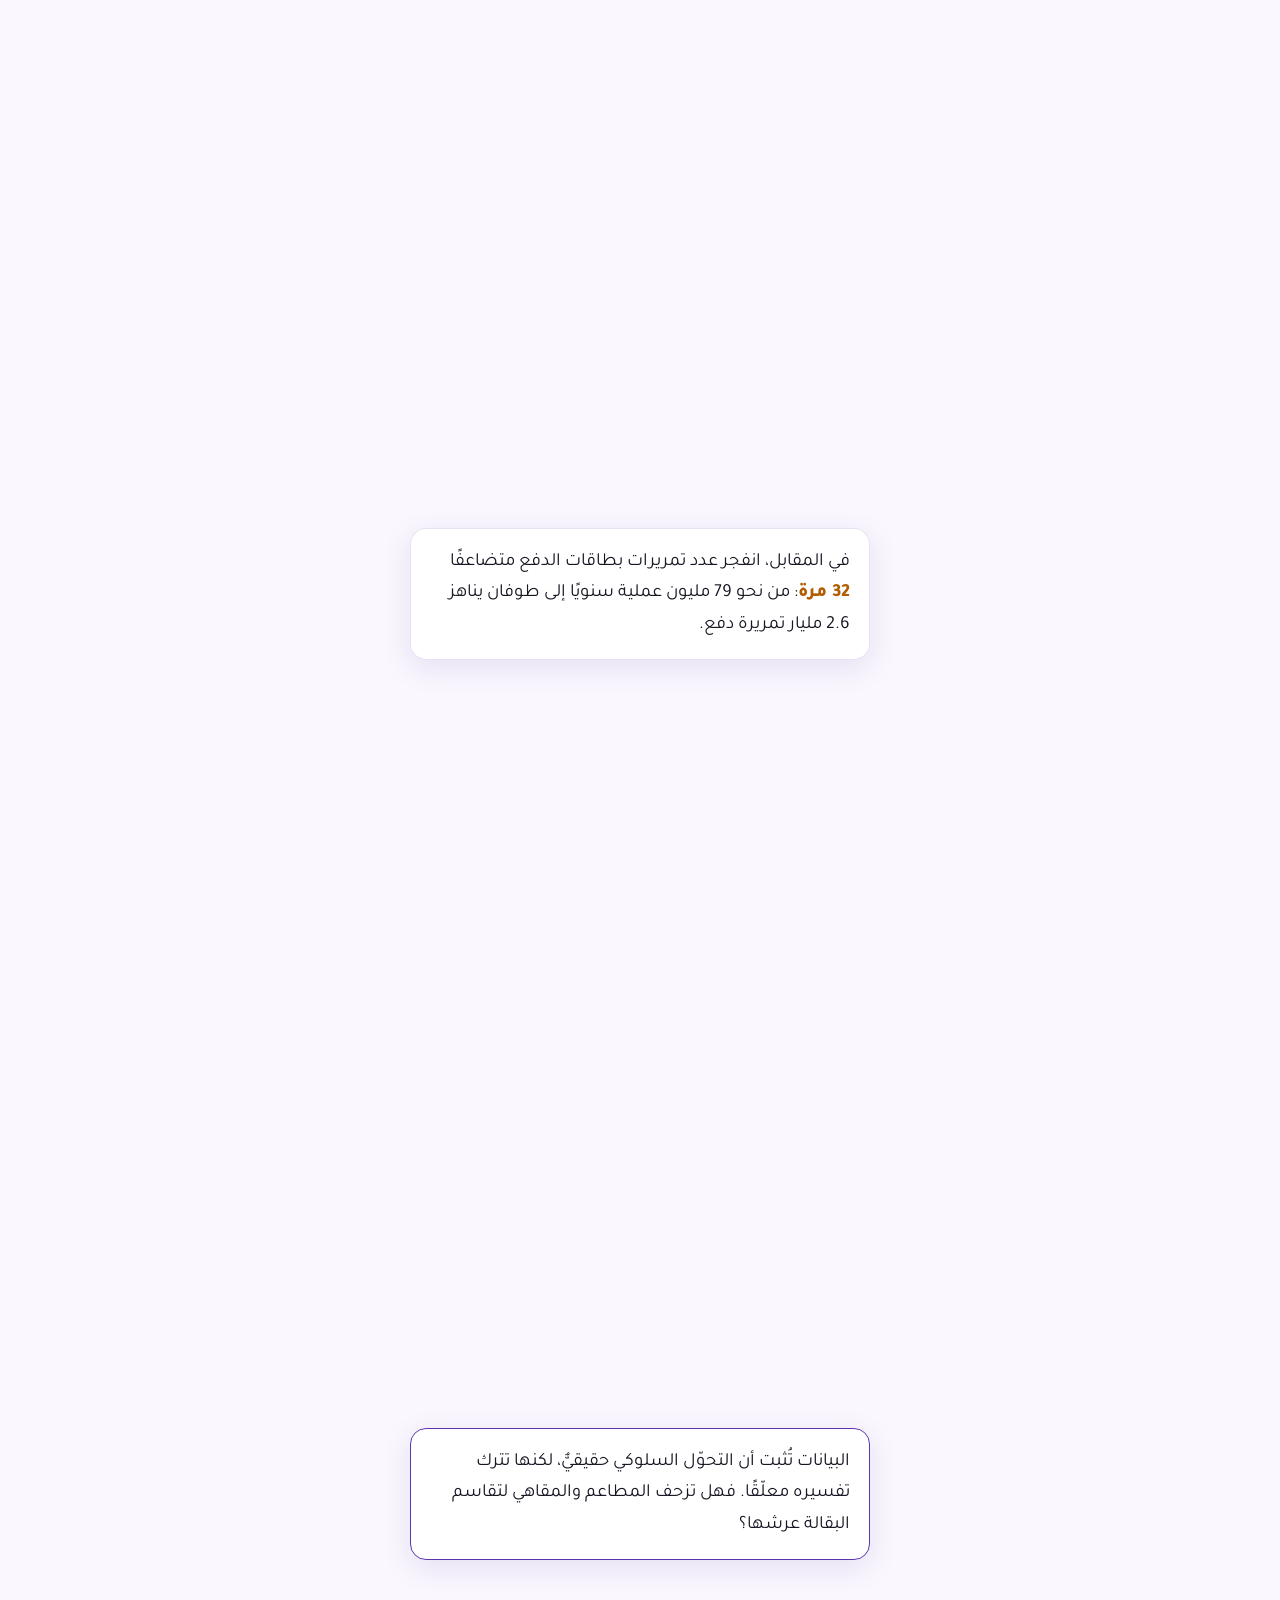
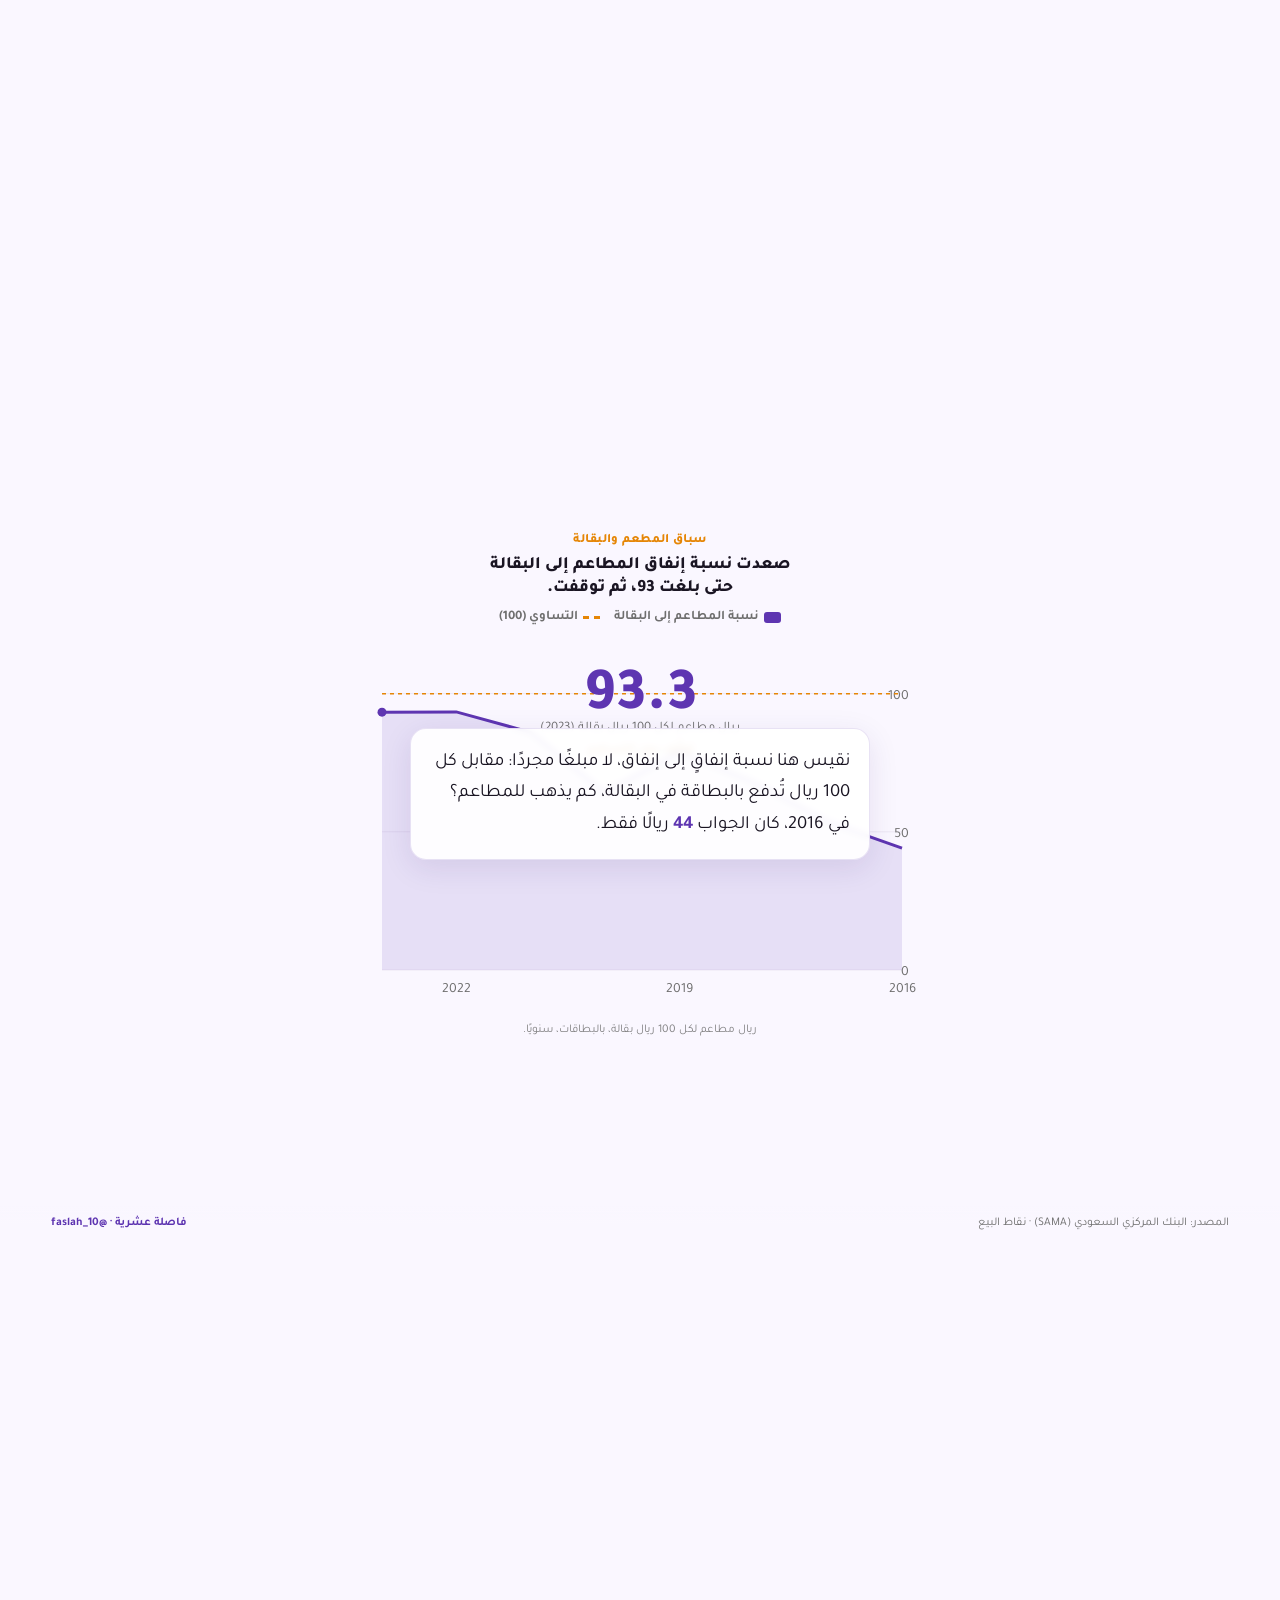
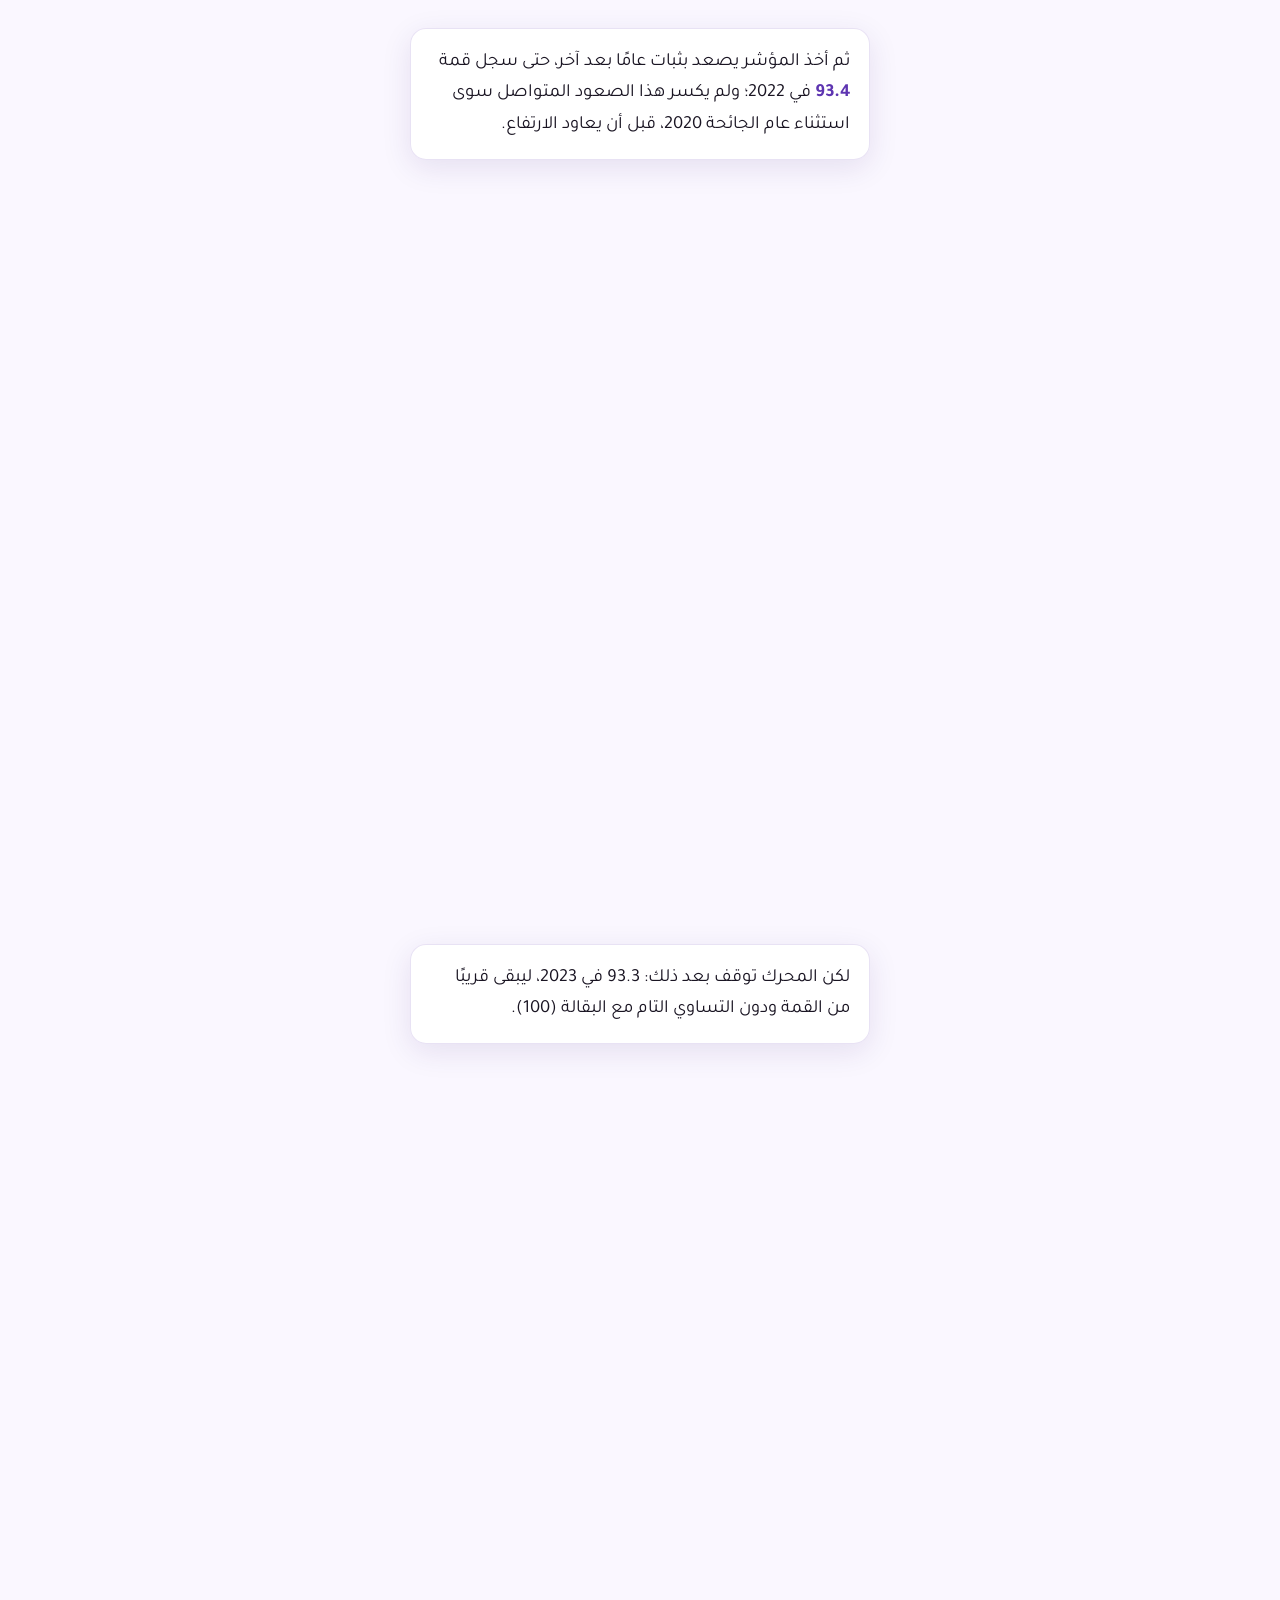
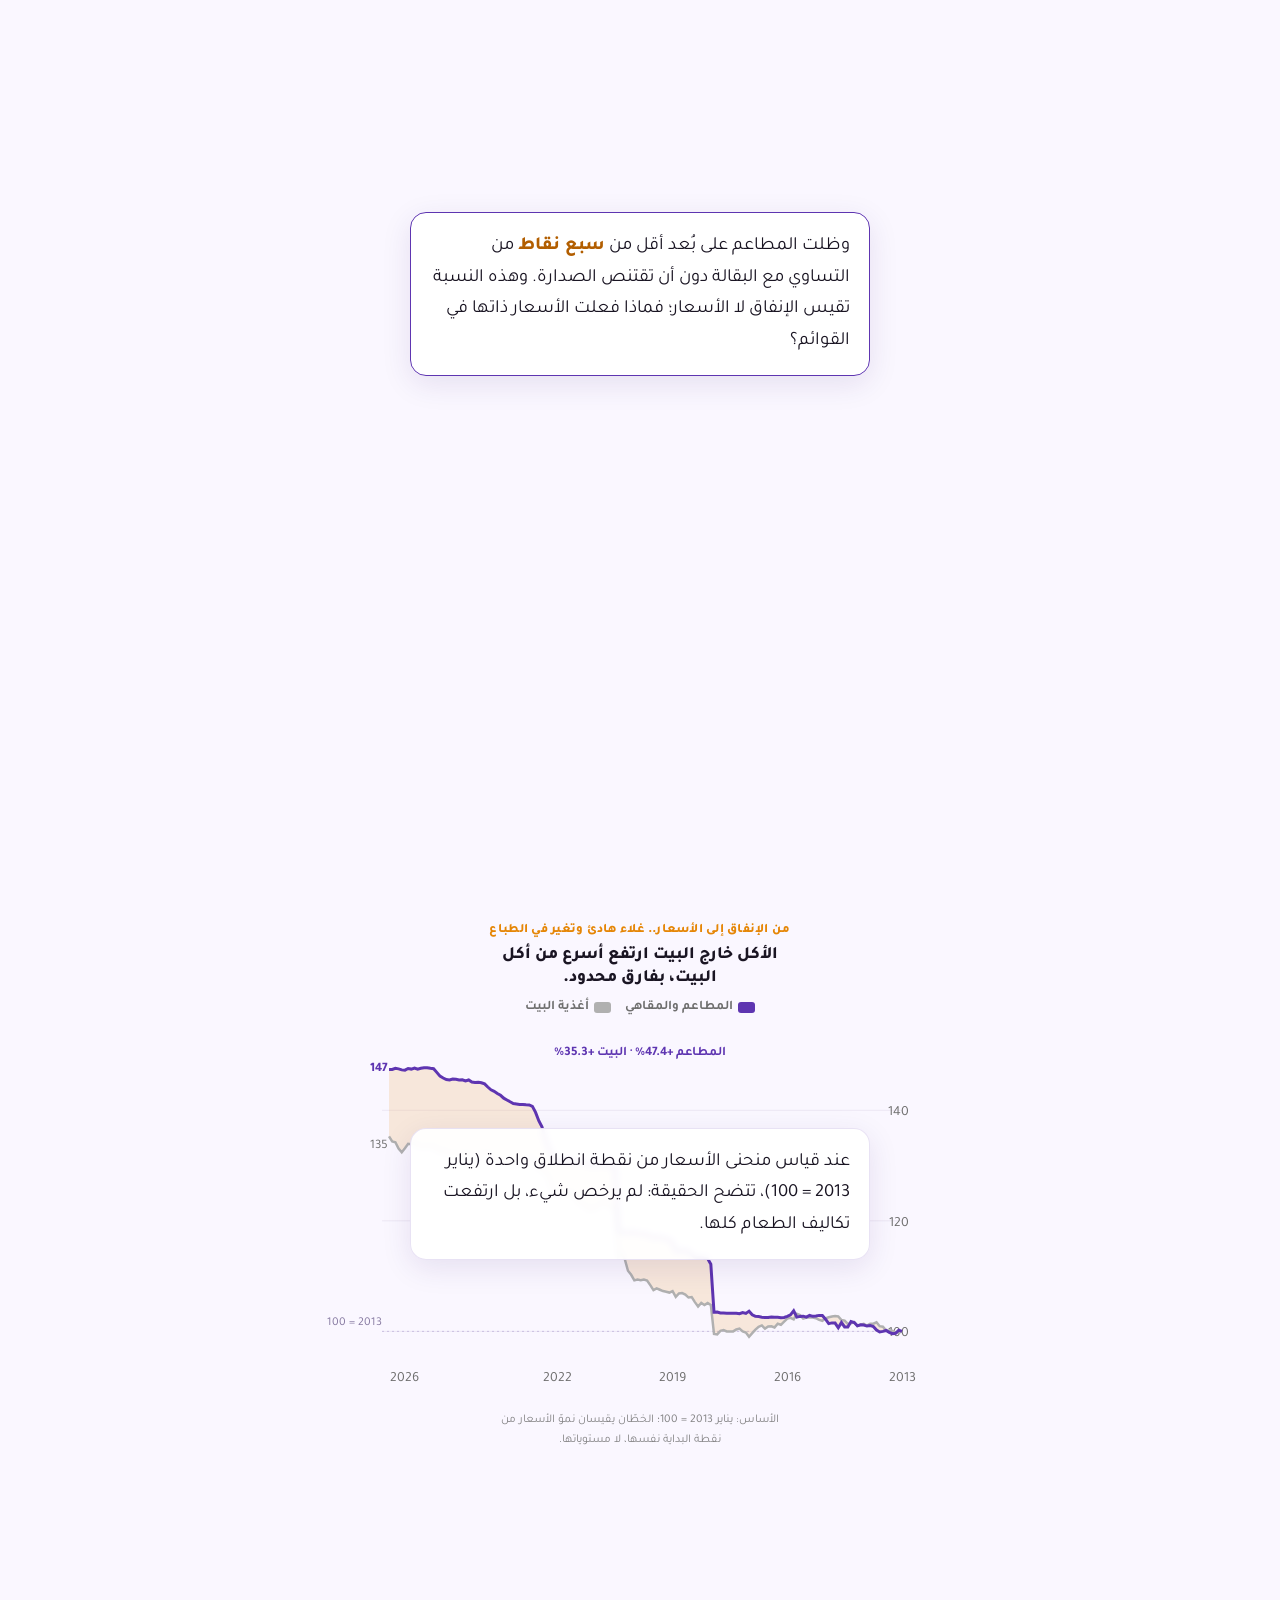
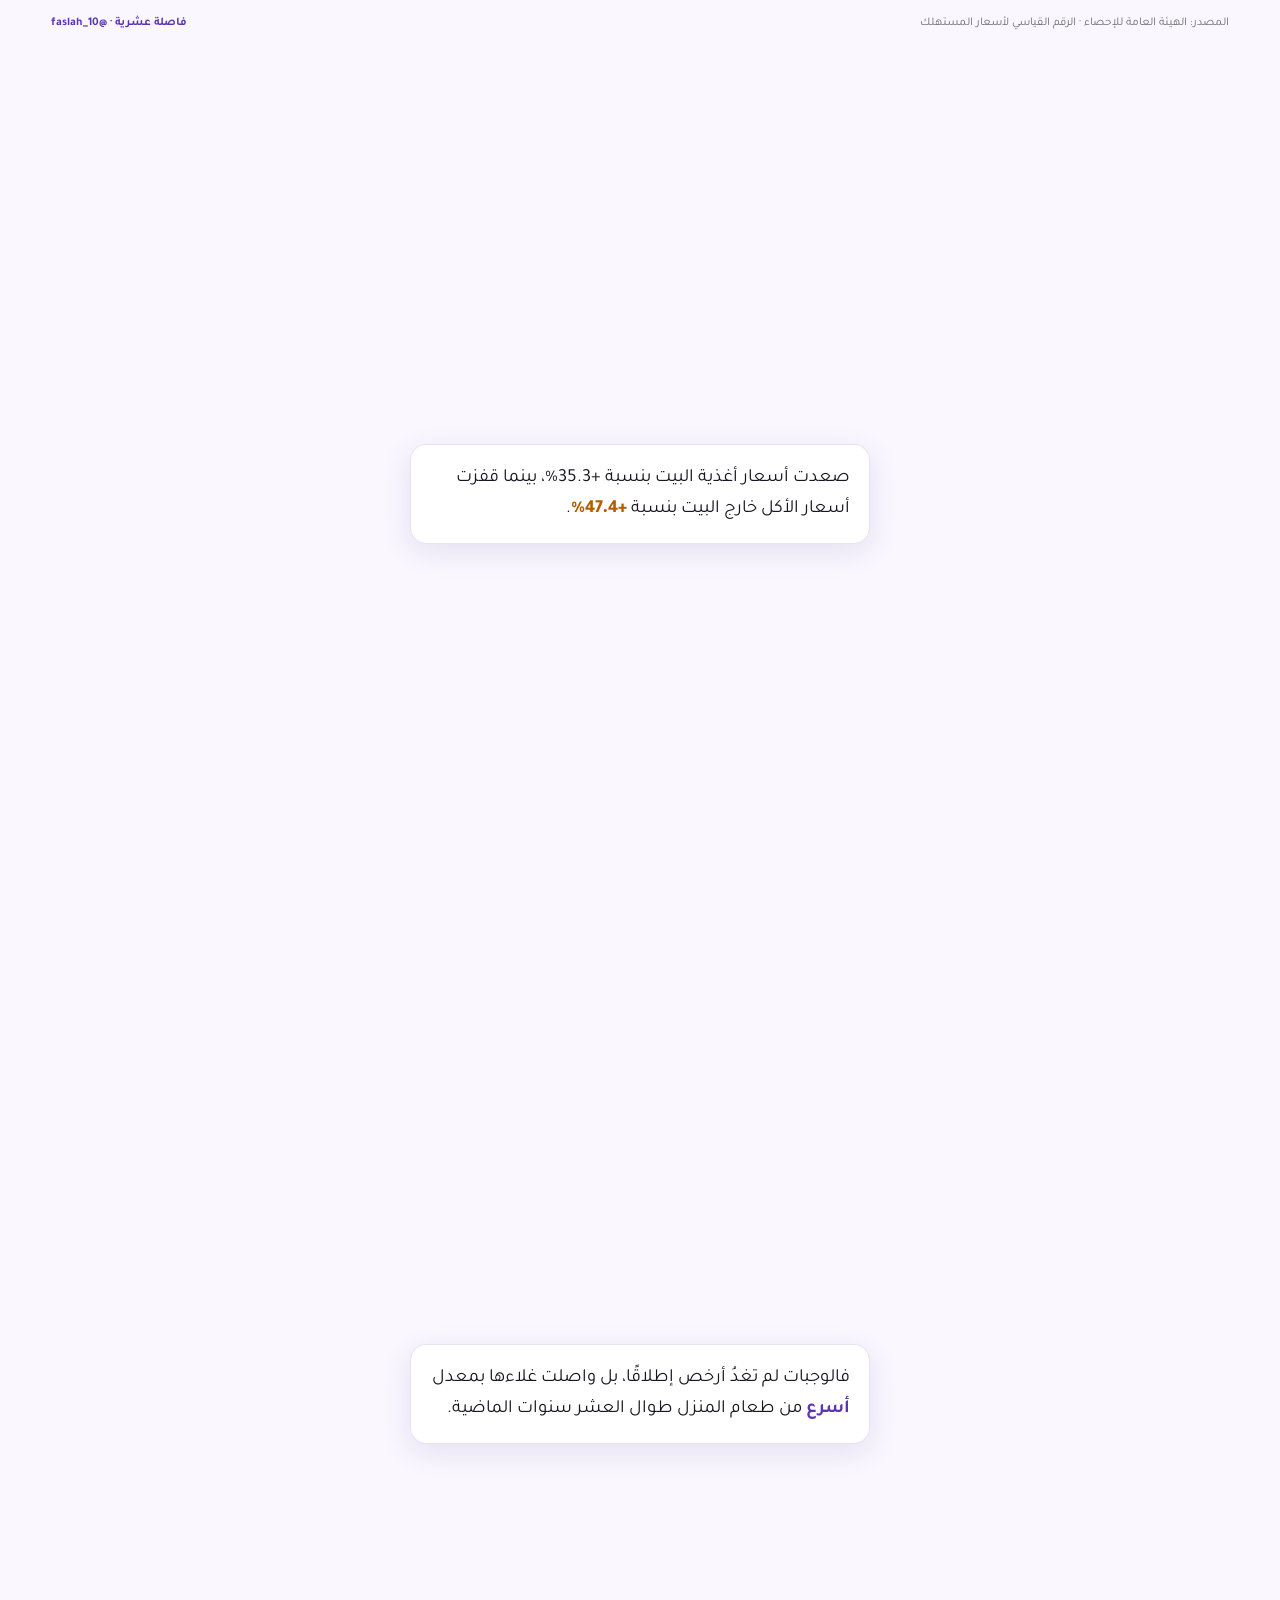
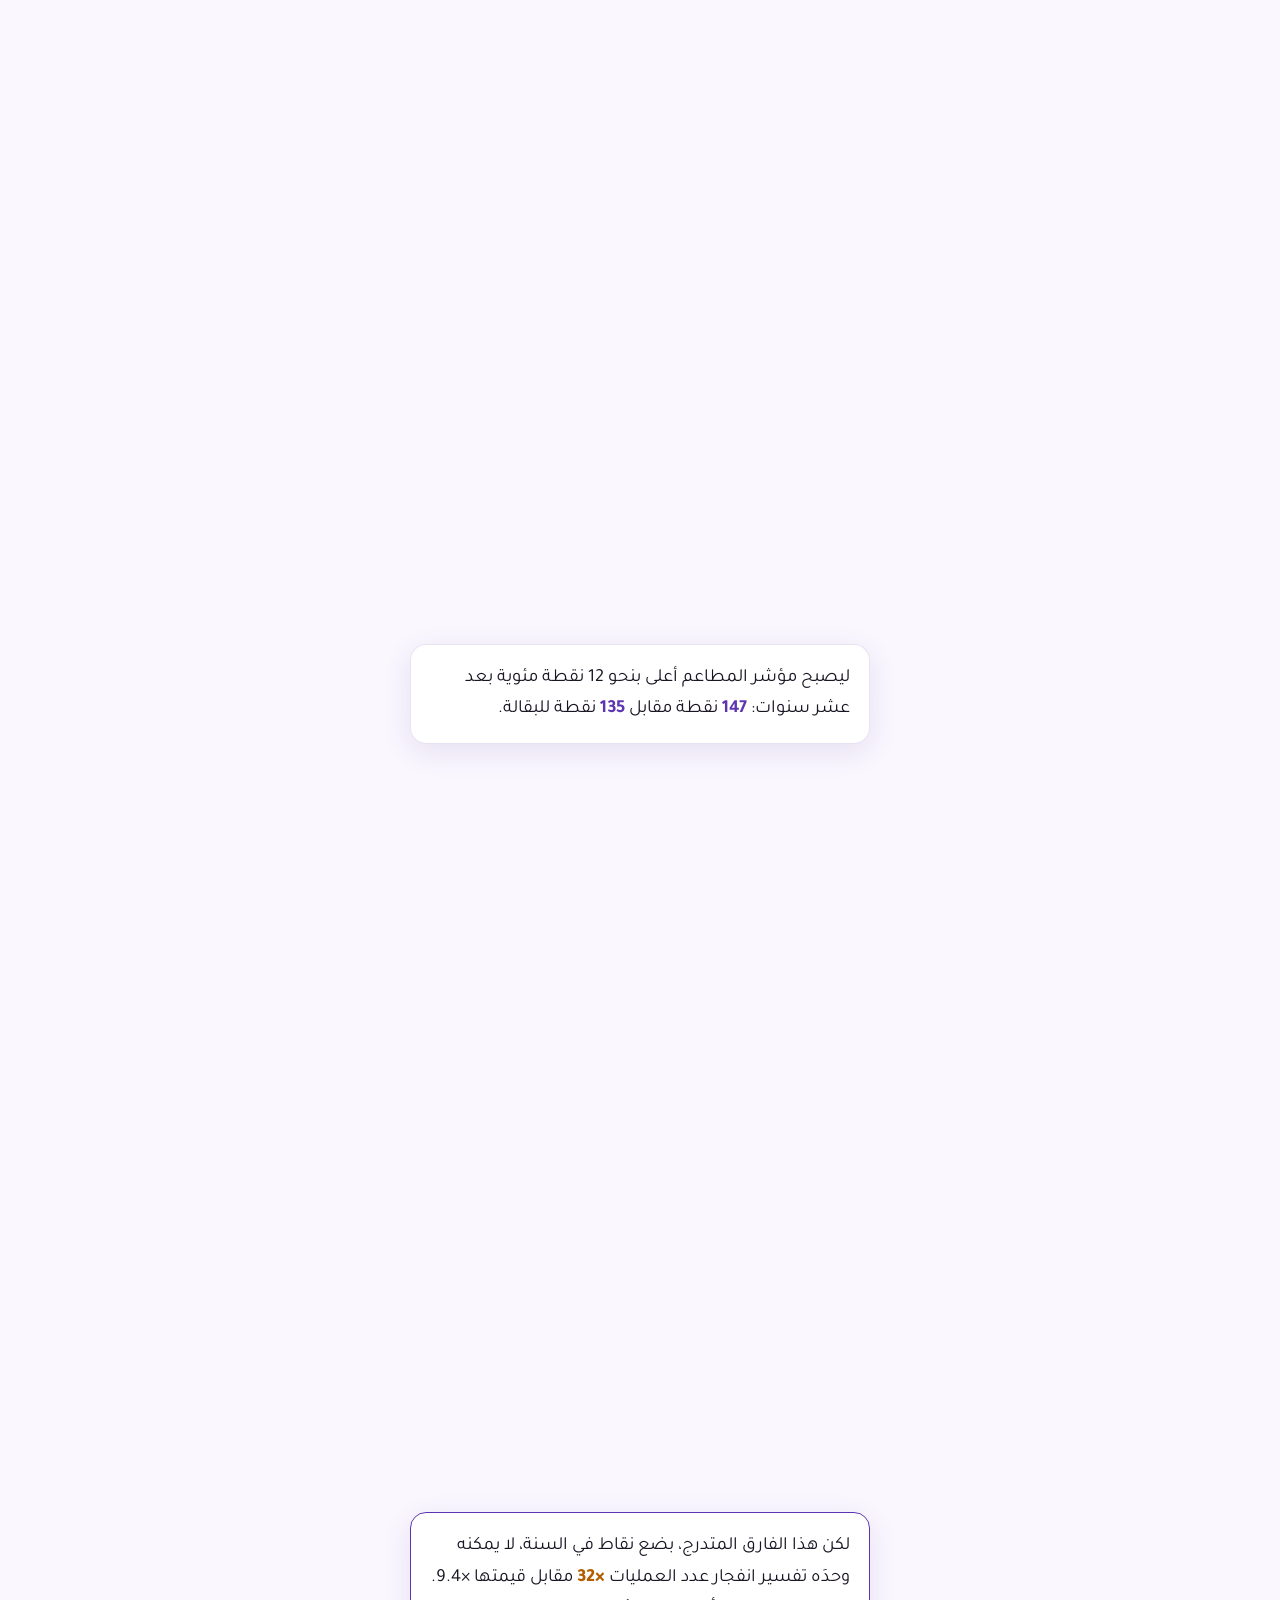
==== commit ea7b94e5: "Publish food/big-piece-001 · editor's-manuscript apply pass" ====
--- a/food/index.html
+++ b/food/index.html
@@ -33,17 +33,17 @@
       <span class="hero-line"></span>
       <span class="hero-bottom num">31<small>ريالًا</small></span>
     </div>
-    <p class="lead">في 2016، سجّل البنك المركزي متوسط عملية الدفع بالبطاقة في قطاع المطاعم والمقاهي بالسعودية عند <b class="num">119.9 ريالًا</b>.</p>
-    <p class="lead">وفي مايو 2026، سجّل المتوسط: <b class="num">30.6 ريالًا</b>.</p>
-    <h1 class="q">فماذا انكمش في الطريق: الوجبة، أم الكاش؟</h1>
-    <p class="fine">قصة مبنية على بيانات البنك المركزي السعودي وهيئة الإحصاء؛ كل رقم فيها له مصدر. والرقمان طرفا سلسلتين لا سلسلة واحدة، وما لا تقوله الأرقام مذكور في <a href="#scene7">نهايتها</a>.</p>
+    <p class="lead">في عام 2016، وكما سجّل البنك المركزي السعودي، كان متوسط عملية الدفع بالبطاقة لدى المطاعم والمقاهي السعودية: <b class="num">119.9 ريالًا</b>.</p>
+    <p class="lead">واليوم وبعد عشر سنوات (2026)، كشفت بيانات البنك المركزي السعودي عن رقمٍ جديد لمتوسط عملية الدفع لدى المطاعم والمقاهي: <b class="num">30.6 ريالًا</b> فقط!</p>
+    <h1 class="q">هذا الانخفاض الحاد يطرح سؤالًا يمسّ تفاصيل الحياة اليومية لكل أسرة ومقيم: ما الذي تغيّر على مدار تلك السنوات؟</h1>
+    <p class="fine">قصة مبنية على بيانات البنك المركزي السعودي وهيئة الإحصاء؛ كل رقم فيها له مصدر. وما لا تقوله الأرقام مذكور في <a href="#scene7">نهايتها</a>.</p>
   </header>
 
   <!-- scene 1 · step ladder -->
   <section class="scene" id="scene1" data-scene="1">
     <div class="graphic">
-      <div class="scene-kicker">السلّم</div>
-      <div class="scene-title takeaway">هبط متوسط العملية من 120 إلى نحو 31 ريالًا في عقد.</div>
+      <div class="scene-kicker">السلّم.. هبوط هادئ على مدى عشر سنوات</div>
+      <div class="scene-title takeaway">هبط متوسط العملية من 120 إلى نحو 31 ريالًا في عشر سنوات.</div>
       <div class="chart-legend">
         <span><i style="background:#5E35B1"></i>الجديدة الشهرية (2024+)</span>
         <span><i class="dash" style="border-top-color:#B0B0B0"></i>القديمة (2016–2023)</span>
@@ -53,18 +53,18 @@
       <div class="scene-footer"><span class="src"></span><span class="brand">فاصلة عشرية · @faslah_10</span></div>
     </div>
     <div class="steps">
-      <div class="step" data-scene="1" data-step="0"><div class="card">لم يهبط الرقم دفعةً واحدة، بل نزل السلّم درجةً كل عام.</div></div>
-      <div class="step" data-scene="1" data-step="1"><div class="card">من <b class="num">119.9</b> في 2016 إلى <span class="num">90.5</span> في العام التالي، ثم <span class="num">76.5</span>، ثم <span class="num">62.4</span>، وواصل النزول حتى بلغ <b class="num">34.9</b> مع نهاية 2023.</div></div>
-      <div class="step" data-scene="1" data-step="2"><div class="card">هنا تنتهي السلسلة السنوية القديمة (2016–2023). فمطلع 2024 غيّر البنك المركزي طريقة العدّ وتصنيفَه، فصار ما قبله وما بعده لا يُقارنان؛ لذلك نعرضهما سلسلتين منفصلتين. <b>لكن انتبه:</b> الهبوط الكبير وقع كله داخل السلسلة القديمة وحدها: من <span class="num">119.9</span> إلى <span class="num">34.9</span>.</div></div>
-      <div class="step" data-scene="1" data-step="3"><div class="card">أما السلسلة الجديدة فتتأرجح بين <span class="num">28.1</span> و<span class="num">34.9</span> ريالًا في الشهر، وآخر قراءاتها: <b class="num">30.6</b> (مايو 2026). فما الذي يجعل رقمًا يهبط هكذا؟</div></div>
+      <div class="step" data-scene="1" data-step="0"><div class="card">لم يهبط الرقم دفعةً واحدة، بل نزل السلّم هادئًا درجةً بعد درجة في كل عام.</div></div>
+      <div class="step" data-scene="1" data-step="1"><div class="card">من <b class="num">119.9</b> ريالًا في 2016 إلى <span class="num">90.5</span> في العام التالي، ثم <span class="num">76.5</span>، ثم <span class="num">62.4</span>، وواصل النزول التدريجي حتى بلغ متوسط <b class="num">34.9</b> ريالًا مع نهاية عام 2023.</div></div>
+      <div class="step" data-scene="1" data-step="2"><div class="card">هنا تبلغ السلسلة الأولى نهاية مطافها (2016–2023)؛ فمع مطلع عام 2024، قرر البنك المركزي تبديل نهجه الإحصائي، فغَيّر طريقة العدّ وأعاد رسم حدود قطاع المطاعم ليشمل منشآت لم تكن تُحسب سابقًا. وبسبب هذا التحول، أصبحت المقارنة المباشرة عبر خط 2024 تقيس تغيّر أداة القياس نفسها لا تغيّر واقع الإنفاق؛ ولذا فصلناهما في خطّين متجاورين لا يلتقيان. <b>لكن اطمئن:</b> اللغز لم يصنعه تغيُّر المنهجية الإحصائية الجديدة، فالهبوط الهائل بأكمله من <span class="num">119.9</span> إلى <span class="num">34.9</span> ريالًا اكتملت فصوله الحقيقية داخل أحضان السلسلة القديمة وحدها، وقبل أن يتغير أي تعريف إحصائي.</div></div>
+      <div class="step" data-scene="1" data-step="3"><div class="card">أمّا السلسلة الجديدة فتتأرجح في هامش أضيق بين <span class="num">28.1</span> و<span class="num">34.9</span> ريالًا في الشهر، لتستقر في أحدث قراءاتها عند <b class="num">30.6</b> ريالًا (مايو 2026). فما الذي يدفع رقمًا للهبوط بهذا الشكل؟</div></div>
     </div>
   </section>
 
   <!-- scene 2 · two racing counters -->
   <section class="scene" id="scene2" data-scene="2">
     <div class="graphic">
-      <div class="scene-kicker">اللغز</div>
-      <div class="scene-title takeaway">عدد العمليات تضاعف 32 مرة؛ قيمتها 9.4 مرات فقط.</div>
+      <div class="scene-kicker">اللغز.. طوفان عمليات الدفع صغيرة القيمة</div>
+      <div class="scene-title takeaway">عدد العمليات تضاعف 32 مرة؛ بينما قيمتها نمت 9.4 مرات فقط.</div>
       <div class="chart-legend">
         <span><i style="background:#5E35B1"></i>قيمة الإنفاق (×9.4)</span>
         <span><i style="background:#E58606"></i>عدد العمليات (×32)</span>
@@ -74,19 +74,18 @@
       <div class="scene-footer"><span class="src"></span><span class="brand">فاصلة عشرية · @faslah_10</span></div>
     </div>
     <div class="steps">
-      <div class="step" data-scene="2" data-step="0"><div class="card">يُعدّ الطعام أكبر بابٍ تُنفق منه الأسرة في السعودية: يذهب إليه <b class="num">27.85%</b> من إنفاقها الاستهلاكي.</div></div>
-      <div class="step" data-scene="2" data-step="1"><div class="card">وخلال العقد نفسه (2016–2023) جرى أمران معًا. قيمة ما يدفعه الناس بالبطاقات في المطاعم والمقاهي تضاعفت <b class="num">9.4 مرات</b>: من <span class="num">9.5</span> مليارات ريال في السنة إلى <span class="num">89.4</span> مليارًا. <span class="muted">بالأسعار الجارية، من غير تعديلٍ للتضخم ولا لعدد السكان ولا لاتساع استخدام البطاقات نفسه، وهذا الأخير جزء من القصة لا خارجها.</span></div></div>
-      <div class="step" data-scene="2" data-step="2"><div class="card">أما عدد العمليات فتضاعف <span class="hi num">32 مرة</span>: من نحو <span class="num">79 مليون</span> عملية إلى نحو <span class="num">2.6 مليار</span>.</div></div>
-      <div class="step" data-scene="2" data-step="3"><div class="card">وحين يجري العدّادان بسرعتين مختلفتين إلى هذا الحد، فلا بد أن ينكمش المتوسط بينهما. يبقى السؤال: <b>لماذا؟</b></div></div>
-      <div class="step" data-scene="2" data-step="4"><div class="card">بياناتنا تُثبت أن التحوّل حقيقي، لا تفسيرَه. فلنقترب أكثر: هل تزحف المطاعم على البقالة؟</div></div>
+      <div class="step" data-scene="2" data-step="0"><div class="card">الطعام ليس مجرد رغبة عابرة؛ بل هو الباب الأوسع لإنفاق الأسرة في السعودية، حيث يلتهم وحده <b class="num">27.85%</b> من إجمالي ميزانيتها الاستهلاكية.</div></div>
+      <div class="step" data-scene="2" data-step="1"><div class="card">وخلال العقد نفسه (2016–2023)، شهد المشهد تحولًا مزدوجًا: إجمالي ما يدفعه الناس بالبطاقات في المطاعم والمقاهي تضاعف <b class="num">9.4 مرات</b>، قافزًا من <span class="num">9.5</span> مليارات إلى <span class="num">89.4</span> مليار ريال سنويًا <span class="muted">(بالأسعار الجارية دون تعديل للتضخم أو السكان، وهذا التوسع في استخدام البطاقات جزء أصيل من الحكاية لا خارجها).</span></div></div>
+      <div class="step" data-scene="2" data-step="2"><div class="card">في المقابل، انفجر عدد تمريرات بطاقات الدفع متضاعفًا <span class="hi num">32 مرة</span>: من نحو <span class="num">79 مليون</span> عملية سنويًا إلى طوفان يناهز <span class="num">2.6 مليار</span> تمريرة دفع.</div></div>
+      <div class="step" data-scene="2" data-step="3"><div class="card">البيانات تُثبت أن التحوّل السلوكي حقيقيٌّ، لكنها تترك تفسيره معلّقًا. فهل تزحف المطاعم والمقاهي لتقاسم البقالة عرشها؟</div></div>
     </div>
   </section>
 
   <!-- scene 3 · ratio odometer -->
   <section class="scene" id="scene3" data-scene="3">
     <div class="graphic">
-      <div class="scene-kicker">العدّاد</div>
-      <div class="scene-title takeaway">صعدت نسبة إنفاق المطاعم إلى البقالة إلى 93، ثم توقفت.</div>
+      <div class="scene-kicker">سباق المطعم والبقالة</div>
+      <div class="scene-title takeaway">صعدت نسبة إنفاق المطاعم إلى البقالة حتى بلغت 93، ثم توقفت.</div>
       <div class="chart-legend">
         <span><i style="background:#5E35B1"></i>نسبة المطاعم إلى البقالة</span>
         <span><i class="dash" style="border-top-color:#E58606"></i>التساوي (100)</span>
@@ -96,18 +95,18 @@
       <div class="scene-footer"><span class="src"></span><span class="brand">فاصلة عشرية · @faslah_10</span></div>
     </div>
     <div class="steps">
-      <div class="step" data-scene="3" data-step="0"><div class="card">نقيس هنا نسبة إنفاق إلى إنفاق، لا مبلغًا: مقابل كل 100 ريال يُنفق على البقالة بالبطاقات، كم يذهب إلى المطاعم؟ في 2016 كان الجواب <b class="num">44</b> ريالًا.</div></div>
-      <div class="step" data-scene="3" data-step="1"><div class="card">ثم أخذت النسبة تصعد عامًا بعد عام حتى بلغت <b class="num">93.4</b> في 2022. ولم يكسر صعودَها إلا عام الجائحة 2020، ثم عادت فارتفعت.</div></div>
-      <div class="step" data-scene="3" data-step="2"><div class="card">ثم توقفت: <span class="num">93.3</span> في 2023، قريبةً من القمة ودون التساوي مع البقالة (100).</div></div>
-      <div class="step" data-scene="3" data-step="3"><div class="card">وبقيت على بعد أقل من <span class="hi">سبع نقاط</span> من التساوي مع البقالة، فلم تبلغه. والنسبة إنفاقٌ لا سعر؛ فماذا فعلت الأسعار نفسها؟</div></div>
+      <div class="step" data-scene="3" data-step="0"><div class="card">نقيس هنا نسبة إنفاقٍ إلى إنفاق، لا مبلغًا مجردًا: مقابل كل 100 ريال تُدفع بالبطاقة في البقالة، كم يذهب للمطاعم؟ في 2016، كان الجواب <b class="num">44</b> ريالًا فقط.</div></div>
+      <div class="step" data-scene="3" data-step="1"><div class="card">ثم أخذ المؤشر يصعد بثبات عامًا بعد آخر، حتى سجل قمة <b class="num">93.4</b> في 2022؛ ولم يكسر هذا الصعود المتواصل سوى استثناء عام الجائحة 2020، قبل أن يعاود الارتفاع.</div></div>
+      <div class="step" data-scene="3" data-step="2"><div class="card">لكن المحرك توقف بعد ذلك: <span class="num">93.3</span> في 2023، ليبقى قريبًا من القمة ودون التساوي التام مع البقالة (100).</div></div>
+      <div class="step" data-scene="3" data-step="3"><div class="card">وظلت المطاعم على بُعد أقل من <span class="hi">سبع نقاط</span> من التساوي مع البقالة دون أن تقتنص الصدارة. وهذه النسبة تقيس الإنفاق لا الأسعار؛ فماذا فعلت الأسعار ذاتها في القوائم؟</div></div>
     </div>
   </section>
 
   <!-- scene 4 · two CPI lines + gap flip -->
   <section class="scene" id="scene4" data-scene="4">
     <div class="graphic">
-      <div class="scene-kicker">من الإنفاق إلى الأسعار</div>
-      <div class="scene-title takeaway">الأكل خارج البيت ارتفع أسرع من أكل البيت، بفارق بسيط.</div>
+      <div class="scene-kicker">من الإنفاق إلى الأسعار.. غلاء هادئ وتغير في الطباع</div>
+      <div class="scene-title takeaway">الأكل خارج البيت ارتفع أسرع من أكل البيت، بفارق محدود.</div>
       <div class="chart-legend">
         <span><i style="background:#5E35B1"></i>المطاعم والمقاهي</span>
         <span><i style="background:#B0B0B0"></i>أغذية البيت</span>
@@ -117,19 +116,19 @@
       <div class="scene-footer"><span class="src"></span><span class="brand">فاصلة عشرية · @faslah_10</span></div>
     </div>
     <div class="steps">
-      <div class="step" data-scene="4" data-step="0"><div class="card">لنقس نموّ الأسعار من نقطة البداية نفسها: يناير 2013 = 100 للخطّين. ومنذها، لم يرخص شيء؛ ارتفعت أسعار الطعام كلها.</div></div>
-      <div class="step" data-scene="4" data-step="1"><div class="card">أغذية البيت <span class="num">+35.3%</span>، والأكل خارج البيت <b class="hi num">+47.4%</b>.</div></div>
-      <div class="step" data-scene="4" data-step="2"><div class="card">فالأكل خارج البيت لم يرخص، بل ظلّ يرتفع <b>أسرع</b> من أكل البيت طوال العقد.</div></div>
-      <div class="step" data-scene="4" data-step="3"><div class="card">حتى صار أعلى بنحو <span class="num">12</span> نقطة مئوية بعد عشر سنوات: <b class="num">147</b> مقابل <b class="num">135</b>.</div></div>
-      <div class="step" data-scene="4" data-step="4"><div class="card">لكن هذه الحركة كلها، بضع نقاط في السنة، لا تقترب من تضاعف العمليات <b class="hi">×32</b> وقيمتها ×9.4. التحوّل في السلوك، لا في السعر. هذا على مدى العقد؛ فماذا يفعل الشهر الواحد؟</div></div>
+      <div class="step" data-scene="4" data-step="0"><div class="card">عند قياس منحنى الأسعار من نقطة انطلاق واحدة (يناير 2013 = 100)، تتضح الحقيقة: لم يرخص شيء، بل ارتفعت تكاليف الطعام كلها.</div></div>
+      <div class="step" data-scene="4" data-step="1"><div class="card">صعدت أسعار أغذية البيت بنسبة <span class="num">+35.3%</span>، بينما قفزت أسعار الأكل خارج البيت بنسبة <b class="hi num">+47.4%</b>.</div></div>
+      <div class="step" data-scene="4" data-step="2"><div class="card">فالوجبات لم تغدُ أرخص إطلاقًا، بل واصلت غلاءها بمعدل <b>أسرع</b> من طعام المنزل طوال العشر سنوات الماضية.</div></div>
+      <div class="step" data-scene="4" data-step="3"><div class="card">ليصبح مؤشر المطاعم أعلى بنحو <span class="num">12</span> نقطة مئوية بعد عشر سنوات: <b class="num">147</b> نقطة مقابل <b class="num">135</b> نقطة للبقالة.</div></div>
+      <div class="step" data-scene="4" data-step="4"><div class="card">لكن هذا الفارق المتدرج، بضع نقاط في السنة، لا يمكنه وحدَه تفسير انفجار عدد العمليات <b class="hi">×32</b> مقابل قيمتها ×9.4. التحول لم يكن في أسعار القوائم، بل في سلوك الإنسان ونمط يومه. هذا على مدى السنوات.</div></div>
     </div>
   </section>
 
   <!-- scene 5 · Ramadan week-role strip -->
   <section class="scene" id="scene5" data-scene="5">
     <div class="graphic">
-      <div class="scene-kicker">ماذا يفعل رمضان بالإنفاق؟</div>
-      <div class="scene-title takeaway">في الصيام تحكم البقالة، وفي العيد تنقلب الكفّة للمطاعم.</div>
+      <div class="scene-kicker">نبض الموسم.. ماذا يفعل رمضان بالإنفاق؟</div>
+      <div class="scene-title takeaway">في أيام الصيام تتسيد البقالة، وفي بهجة العيد تنقلب الكفة للمطاعم.</div>
       <div class="chart-legend">
         <span><i style="background:#E58606"></i>أسبوع العيد</span>
         <span><i style="background:#5E35B1"></i>فوق التساوي (100)</span>
@@ -140,23 +139,23 @@
       <div class="scene-footer"><span class="src"></span><span class="brand">فاصلة عشرية · @faslah_10</span></div>
     </div>
     <div class="steps">
-      <div class="step" data-scene="5" data-step="0"><div class="card">في أسابيع الصيام الأولى يميل الإنفاق إلى البقالة: تنفق الأسر عليها نحو <span class="num">1.6</span> ضعف ما تنفقه على المطاعم، ثم نحو <span class="num">1.26</span> في منتصف الشهر.</div></div>
-      <div class="step" data-scene="5" data-step="1"><div class="card">ثم يأتي أسبوع العيد فينقلب كل شيء: في عيد 2025 بلغت النسبة <b class="hi num">136</b>. وفي ثلاثة من خمسة أعوام وقعت الذروة في أسبوع العيد نفسه، وفي عامين في الأسبوع الذي يسبقه.</div></div>
-      <div class="step" data-scene="5" data-step="2"><div class="card">وتقف ذروة 2025 الأعلى في السلسلة كلها. <span class="muted">وأول عام في السلسلة (2021) كان تحت قيود الجائحة، فمقارنته ليست مقارنة سنة عادية.</span> يتكرر هذا الإيقاع الموسمي كل عام، لكنه يفسّر أسبوعًا لا لغز العقد. فلندع الزمن جانبًا، ولننظر في العملية نفسها.</div></div>
+      <div class="step" data-scene="5" data-step="0"><div class="card">في الأسابيع الأولى من شهر رمضان، تميل كفة الأسر لنشاط البيت؛ فيسجل إنفاق البقالة نحو <span class="num">1.6</span> ضعف إنفاق المطاعم، ثم يتراجع إلى <span class="num">1.26</span> في منتصف الشهر.</div></div>
+      <div class="step" data-scene="5" data-step="1"><div class="card">وما إن يحل أسبوع العيد حتى ينقلب الإيقاع تمامًا: ففي عيد 2025 بلغت النسبة <b class="hi num">136</b> لصالح المطاعم. وفي ثلاثة أعوام من أصل خمسة وقعت الذروة في أسبوع العيد نفسه، وفي عامين في الأسبوع الذي سبقه.</div></div>
+      <div class="step" data-scene="5" data-step="2"><div class="card">وتظل ذروة 2025 الأعلى في السلسلة كلها <span class="muted">(علمًا أن أول عام 2021 كان تحت قيود الجائحة فلا يصح قياسه كسنة عادية).</span> يكرر هذا النبض الموسمي نفسه سنويًا، لكنه يفسر أسبوعًا استثنائيًا ولا يحل لغز العقد. فلندع الزمن جانبًا ونطرق باب «العملية الواحدة».</div></div>
     </div>
   </section>
 
   <!-- inline subscribe (moved after scene 5) -->
   <aside class="subscribe-inline">
-    <span>تعجبك القراءة بالأرقام؟</span>
-    <a href="https://faslah10.substack.com" target="_blank" rel="noopener">اشترك في «فاصلة عشرية»: قراءة أسبوعية لاقتصاد السعودية بالأرقام</a>
+    <span>تعجبك القراءة عبر لغة الأرقام؟</span>
+    <a href="https://faslah10.substack.com" target="_blank" rel="noopener">اشترك في «فاصلة عشرية»: نشرة أسبوعية تقرأ نبض الاقتصاد السعودي بالأرقام</a>
   </aside>
 
   <!-- scene 6 · STATIC (no sticky graphic, no scroll steps): comparison → ladder → basket → methodology -->
   <section class="scene6-static" id="scene6" data-scene="6">
     <div class="scene-kicker">ماذا تشتري الثلاثون ريالًا؟</div>
     <div class="scene-title"><span class="pending-badge">أسعار موثّقة من منصّات العلامات الرسمية</span></div>
-    <p class="s6-bridge">متوسط العملية نحو 31 ريالًا؛ فماذا يشتري هذا الرقم في الواقع؟ نضعه أولًا بجانب عملية البقالة، ثم ننظر في تفاصيله.</p>
+    <p class="s6-bridge">بعد أن رأينا أن الوجبات لم ترخص وأن عادات الناس هي التي تبدلت، نصل إلى جوهر اللغز: ماذا تعني «30.6 ريالًا» في حياتنا اليومية؟ لنسقط هذا الرقم الإحصائي المجرد على واقع مشترياتنا، ونقارنه أولًا بما ندفعه في البقالة.</p>
 
     <!-- Claim 1: grocery swipe vs restaurant swipe -->
     <div class="s6-cmp-row">
@@ -172,35 +171,35 @@
         <div class="s6-cmp-n">طلب يُحمل</div>
       </div>
     </div>
-    <p class="s6-text">عملية البقالة الواحدة أكبر من عملية المطعم بالريال (مايو 2026): البقالة سلةٌ تُملأ دفعةً، والمطعم طلبٌ يتكرر.</p>
+    <p class="s6-text">الفارق هنا يكشف طبيعة التباين (مايو 2026): عملية البقالة سلة ممتلئة تكفي أيامًا، أما عملية المطعم فصغُرت لتصبح مجرد طلبٍ فردي سريع يتكرر.</p>
 
     <!-- Claim 2: the item ladder (average marked above; cards rendered from data) -->
     <div id="grid6" class="grid-cards"></div>
 
     <!-- basket caption (the cash bridge) + methodology -->
-    <p class="s6-text s6-basket">كلها مشترياتٌ صغيرة، من النوع الذي كان يُدفع نقدًا قبل أن يدخل العدّاد.</p>
-    <p class="s6-text s6-method">رصدنا أسعار الاستلام من منصّات الطلب الرسمية للعلامات يومي 29–30 يوليو 2026 من فروع بالرياض، والسلاسل توحّد أسعارها وطنيًا عبر منصّاتها؛ وهي صورة أسعار لحظتها، غرضها تثبيت معنى المتوسط لا تتبّع تغيّره.</p>
+    <p class="s6-text s6-basket">هذه القائمة تجسّد التحوّل: كلها مشترياتٌ صغيرة جدًا كانت تُدفع نقدًا بقطعٍ معدنية وورقية، قبل أن ينتقل معظمها إلى تمرير البطاقة الرقمية.</p>
+    <p class="s6-text s6-method">رصدنا أسعار الاستلام من منصّات الطلب الرسمية للعلامات في يوليو 2026 من فروع بالرياض، والسلاسل توحّد أسعارها وطنيًا عبر منصّاتها؛ وهي صورة أسعار لحظية هدفها توضيح المعنى اليومي للمتوسط لا تتبع تغيره عبر الزمن.</p>
     <div class="scene-footer s6-foot"><span class="src"></span><span class="brand">فاصلة عشرية · @faslah_10</span></div>
   </section>
 
   <!-- scene 7 · counter → closing → honesty cards -->
   <section class="scene" id="scene7" data-scene="7">
     <div class="graphic">
-      <div class="scene-kicker">ما لا تقوله الأرقام</div>
+      <div class="scene-kicker">ما لا تقوله الأرقام.. زاوية الأمانة</div>
       <svg id="svg7" viewBox="0 0 620 380" role="img" aria-label="العدّاد الشخصي الختامي: نحو 9.6 عمليات شهريًا لكل مقيم بعمر 15 سنة فأكثر"></svg>
       <div class="scene-footer"><span class="src"></span><span class="brand">فاصلة عشرية · @faslah_10</span></div>
     </div>
     <div class="steps" id="scene7steps">
       <div class="step" data-scene="7" data-step="0"><div class="card closing-card">
-        <p>لكل مقيم في السعودية بعمر 15 سنة فأكثر نحو <b class="num">9.6</b> عملية مطاعم بالبطاقة شهريًا: عمليةٌ كل ثلاثة أيام تقريبًا، بالبطاقات وحدها، والعملية ليست وجبة.</p>
-        <p class="q">فماذا انكمش فعلًا؟ العملية، لا سعر الوجبة. فمنذ 2013 ارتفع مؤشر أسعار المطاعم والمقاهي <span class="num">47.4%</span>، والوجبة نفسها صارت أغلى لا أرخص؛ بل حتى بعد تعديلها لتضخّم الأسعار، تراجعت العملية بالقيمة الحقيقية نحو <span class="num">6%</span> منذ 2024. إنما صغُرت العملية: مشترياتٌ أصغر وأكثر تكرارًا، ودخل العدّادَ ما كان يُدفع نقدًا.</p>
+        <p>لكل مقيم في السعودية يبلغ 15 عامًا فأكثر نحو <b class="num">9.6</b> عملية دفع في المطاعم بالبطاقة شهريًا: تمريرة كل ثلاثة أيام تقريبًا عبر البطاقات وحدها، والعملية لا تعني وجبة كاملة.</p>
+        <p class="q">فما الذي انكمش فعلًا؟ حجم العملية الواحدة، لا سعر الوجبة. فمنذ 2013 صعد مؤشر أسعار المطاعم والمقاهي <span class="num">47.4%</span>، والوجبة غدت أغلى لا أرخص؛ بل حتى بعد تعديلها لتضخم الأسعار، تراجعت العملية بالقيمة الحقيقية نحو <span class="num">6%</span> منذ 2024. إنما صغُرت المشتريات وتكرّرت، ودخل العدّادَ ما كان يُدفع نقدًا.</p>
       </div></div>
       <div class="step" data-scene="7" data-step="1"><div class="summary-card">
         <h3>الخلاصة في ثلاث جمل</h3>
         <ol class="summary-list">
-          <li>الناس في السعودية يمرّرون بطاقاتهم في المطاعم أكثر من ثلاثين ضعف ما كانوا قبل عقد، وبمبالغ أصغر في كل مرة.</li>
-          <li>الأكل خارج البيت صار أغلى من أكل البيت بعدما كان أرخص منه نسبيًا، وغلاؤه يتسارع منذ 2023.</li>
-          <li>التحوّل مؤكدٌ في سجل الإنفاق؛ أما تفسيره فمعلّق بين هجرة الكاش وتغيّر العادات.</li>
+          <li>الناس في السعودية يمررون بطاقاتهم البنكية في المطاعم أكثر من ثلاثين ضعفًا مما كانوا عليه قبل عقد، وبمبالغ أصغر في كل مرة.</li>
+          <li>ارتفعت أسعار الأكل خارج البيت أسرع من أكل البيت على مدى العقد، بفارقٍ محدود لا يفسّر تضاعف العمليات.</li>
+          <li>التحول مؤكد في سجلات الإنفاق؛ أما تفسيره فمعلق بين هجرة الكاش وانقلاب أنماط الحياة.</li>
         </ol>
       </div></div>
       <!-- honesty cards (bordered, one line each, never folded) injected here from data.json, after the summary -->
@@ -211,7 +210,7 @@
   <footer class="opening teaser" style="min-height:70vh">
     <p class="lead">القصة القادمة تتبع الريال في رحلته الأخيرة:</p>
     <h2 class="q">من قائمة المطعم إلى باب بيتك: من يأخذ ماذا في الطريق؟</h2>
-    <p class="fine">أرقام البنك المركزي وهيئة الإحصاء متحقق منها ضد المصدر الأولي. وأسعار العلامات رُصدت من منصّات الطلب الرسمية يومي 29–30 يوليو 2026، بأسعار الاستلام حيث يتاح؛ أسعار الرياض من فروع محددة، والسلاسل توحّد أسعارها وطنيًا فاعتمدناها للمدن الأخرى.<br>فاصلة عشرية · @faslah_10</p>
+    <p class="fine">أرقام البنك المركزي وهيئة الإحصاء متحقق منها ضد المصدر الأولي. وأسعار العلامات رُصدت من منصّات الطلب الرسمية في يوليو 2026، بأسعار الاستلام حيث يتاح؛ أسعار الرياض من فروع محددة، والسلاسل توحّد أسعارها وطنيًا فاعتمدناها للمدن الأخرى.<br>فاصلة عشرية · @faslah_10</p>
   </footer>
 
   <!-- prominent subscribe -->
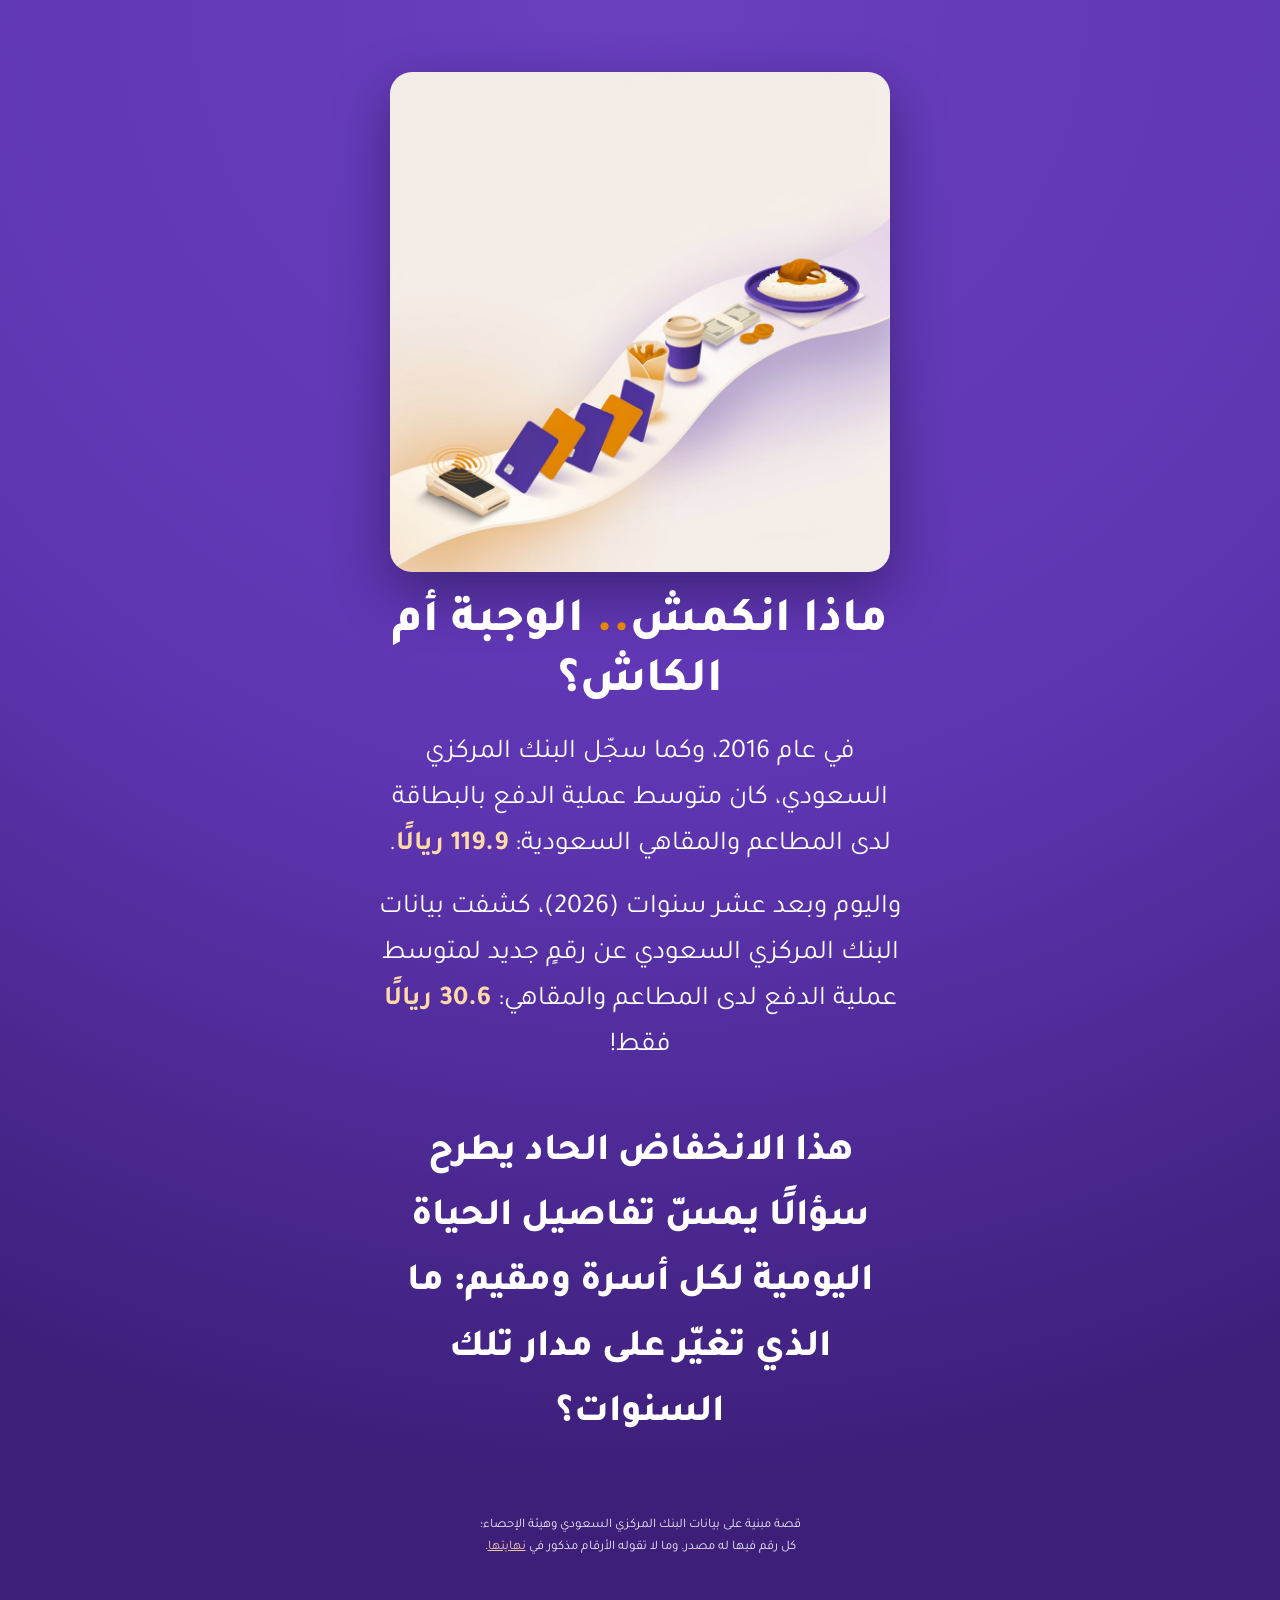
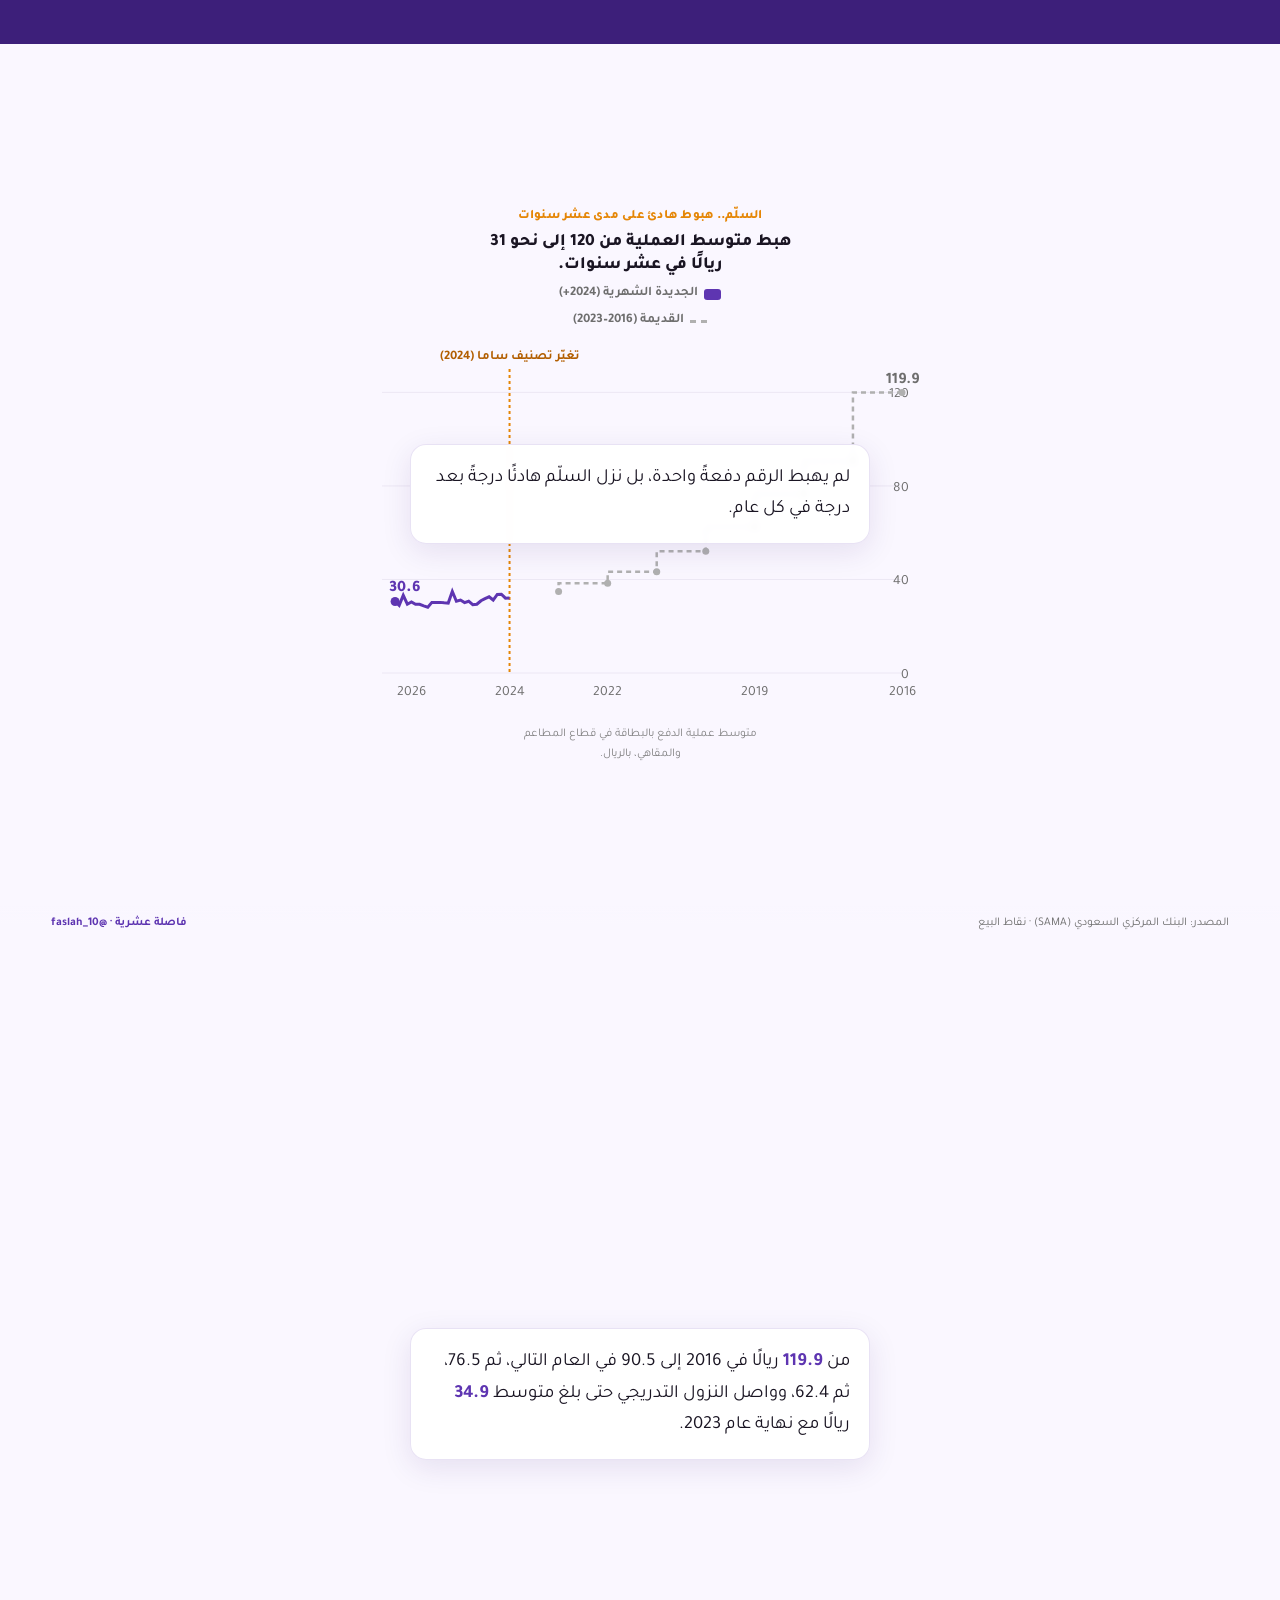
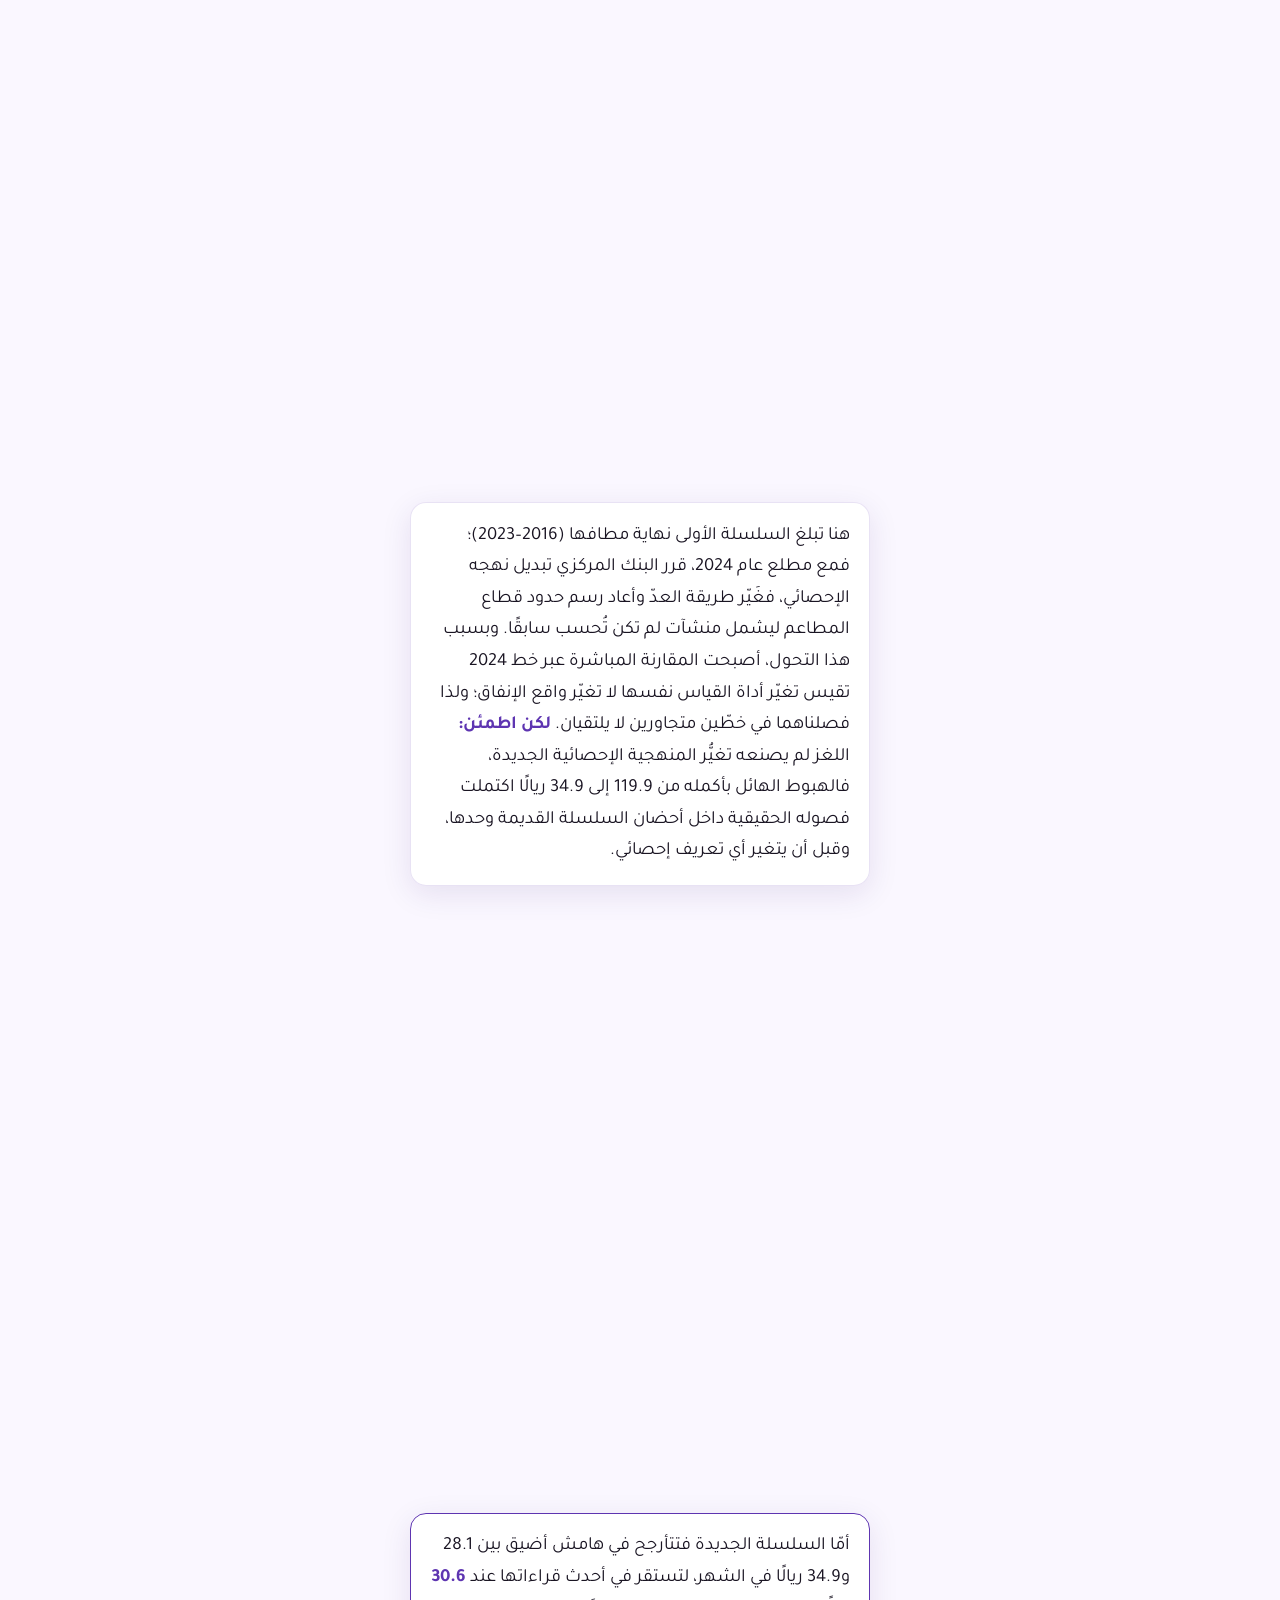
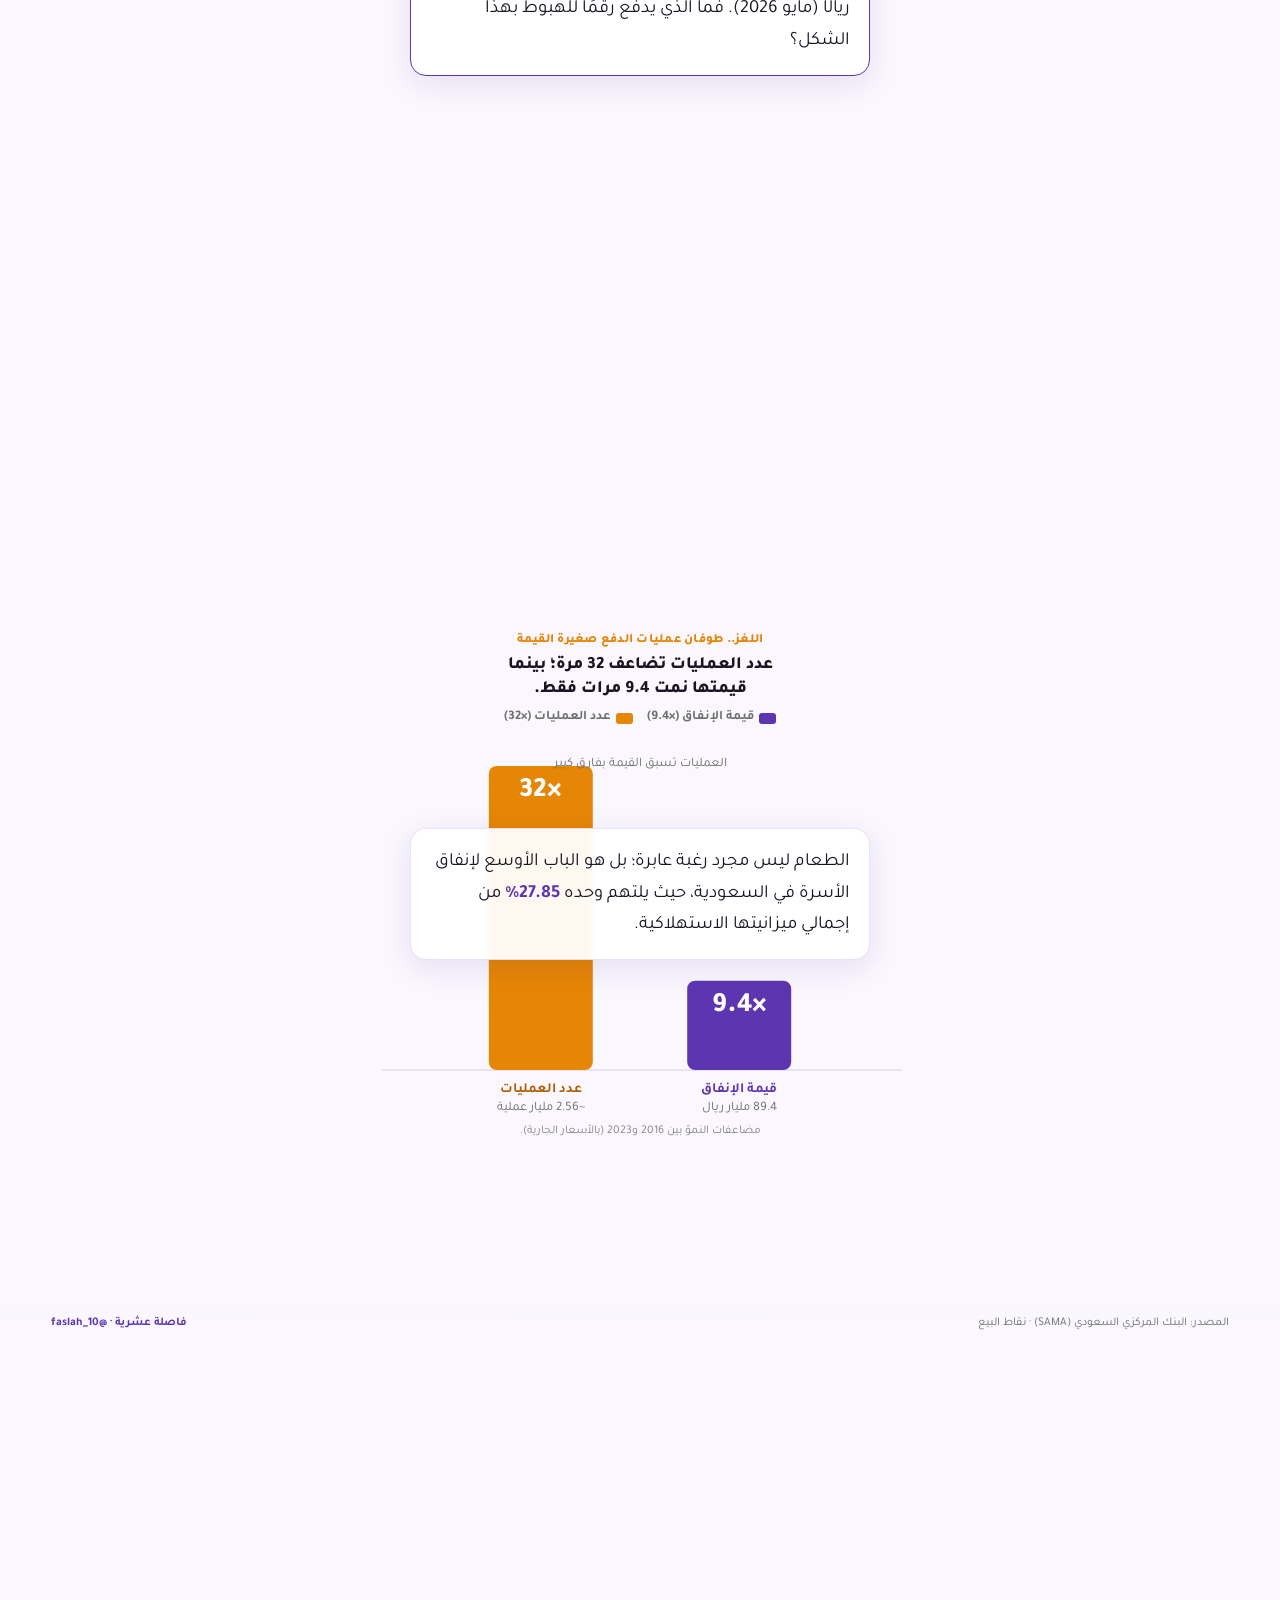
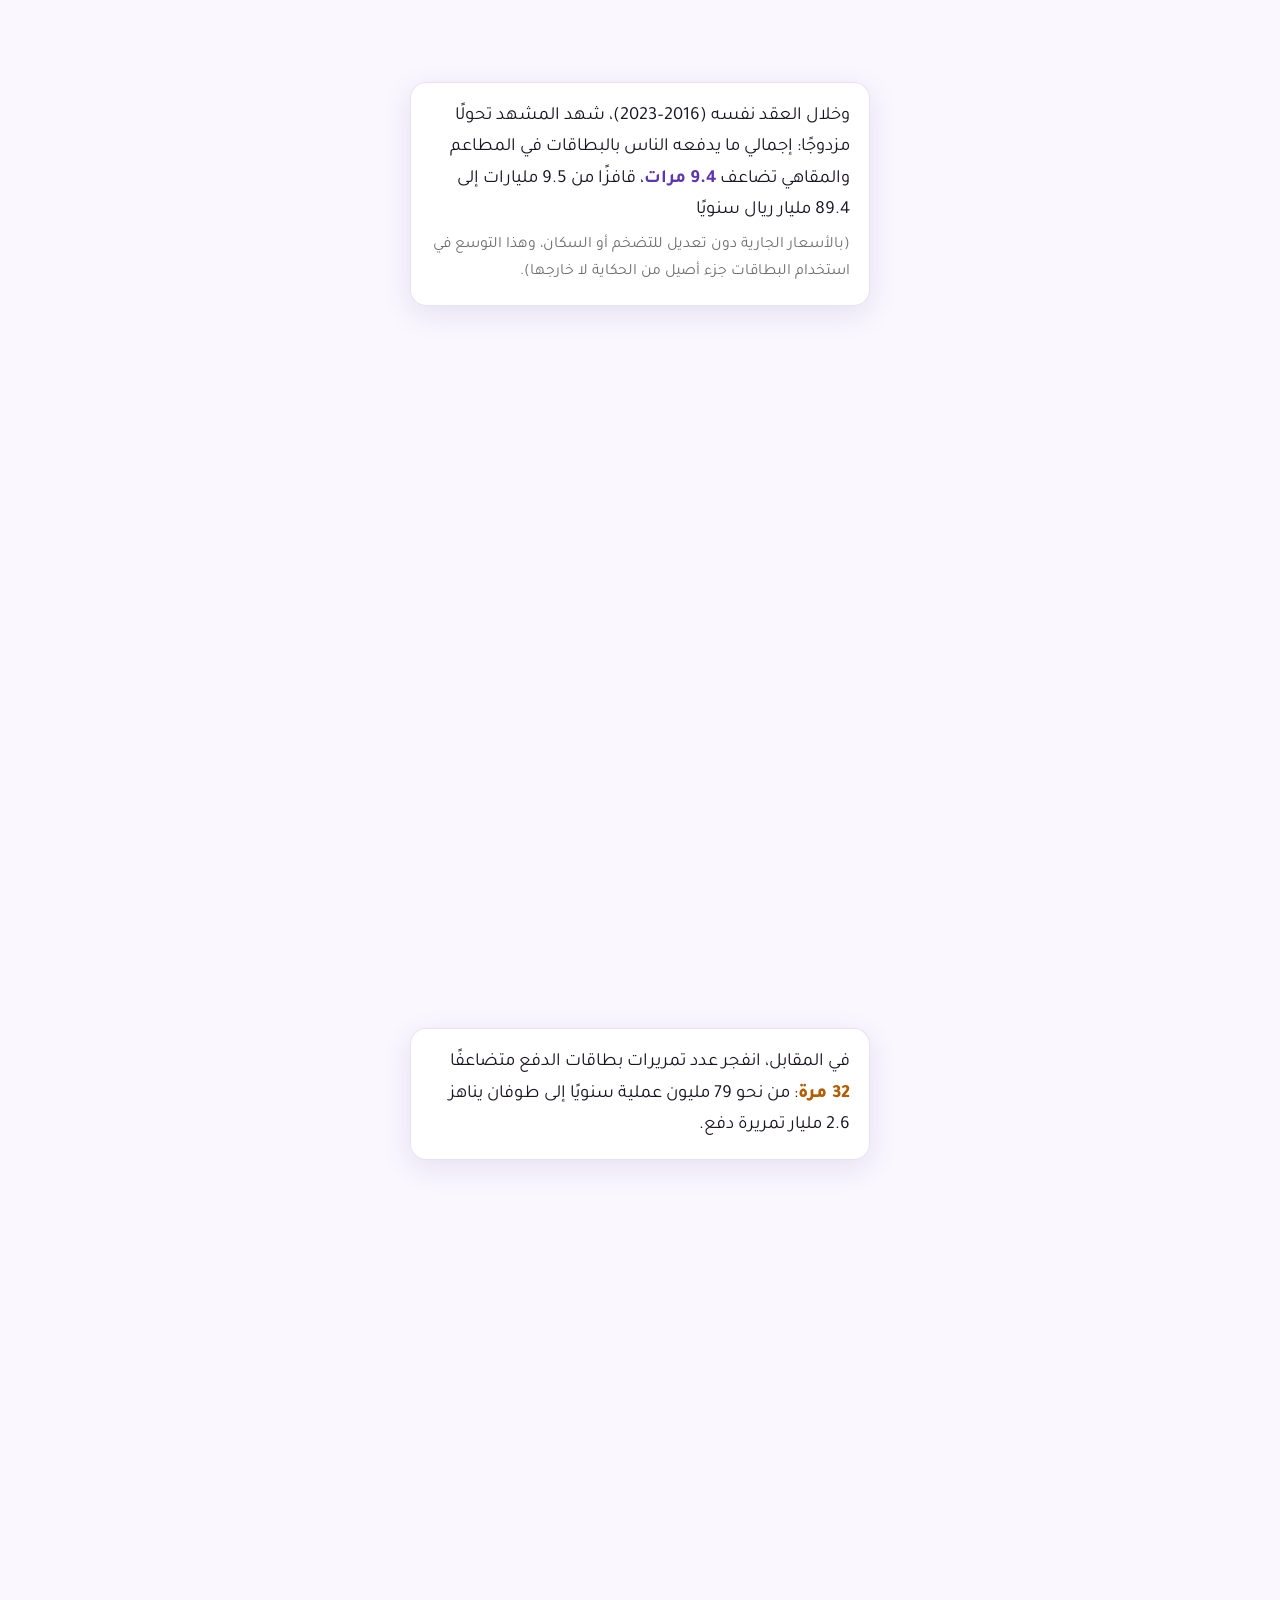
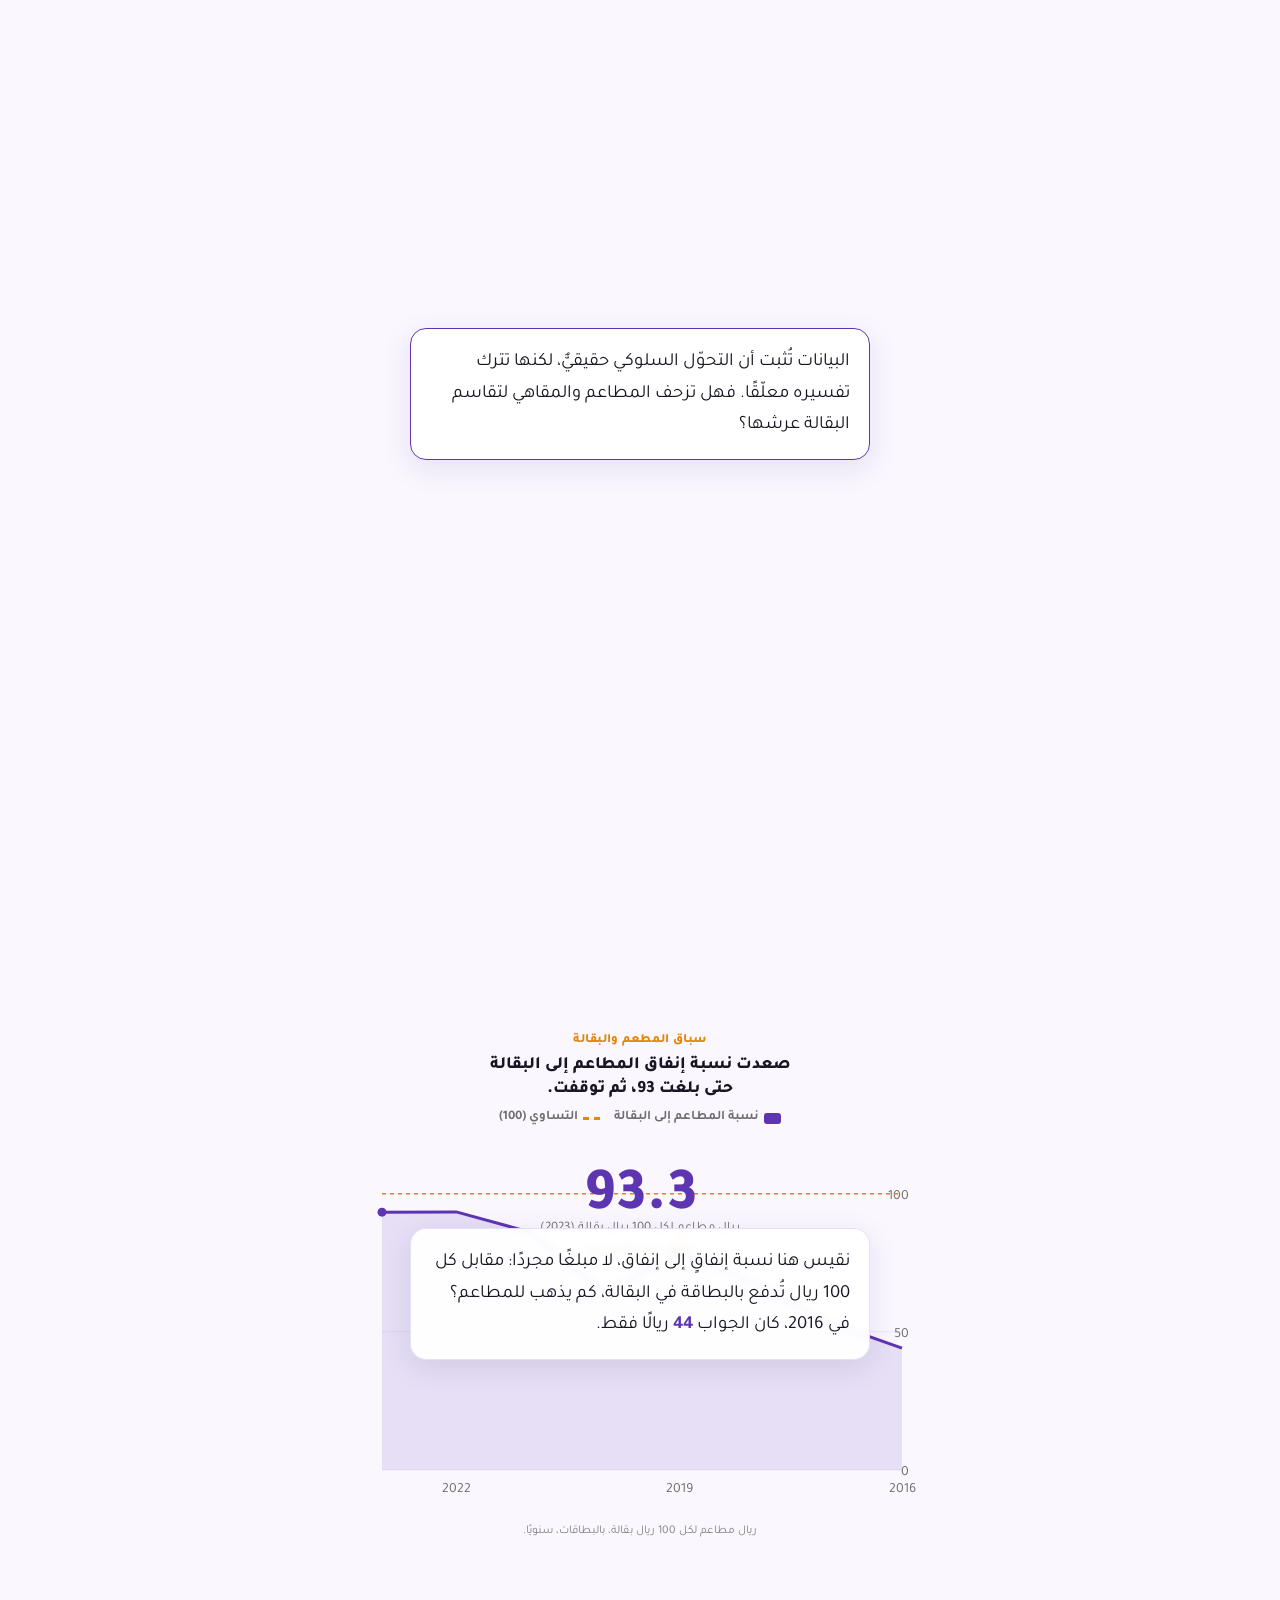
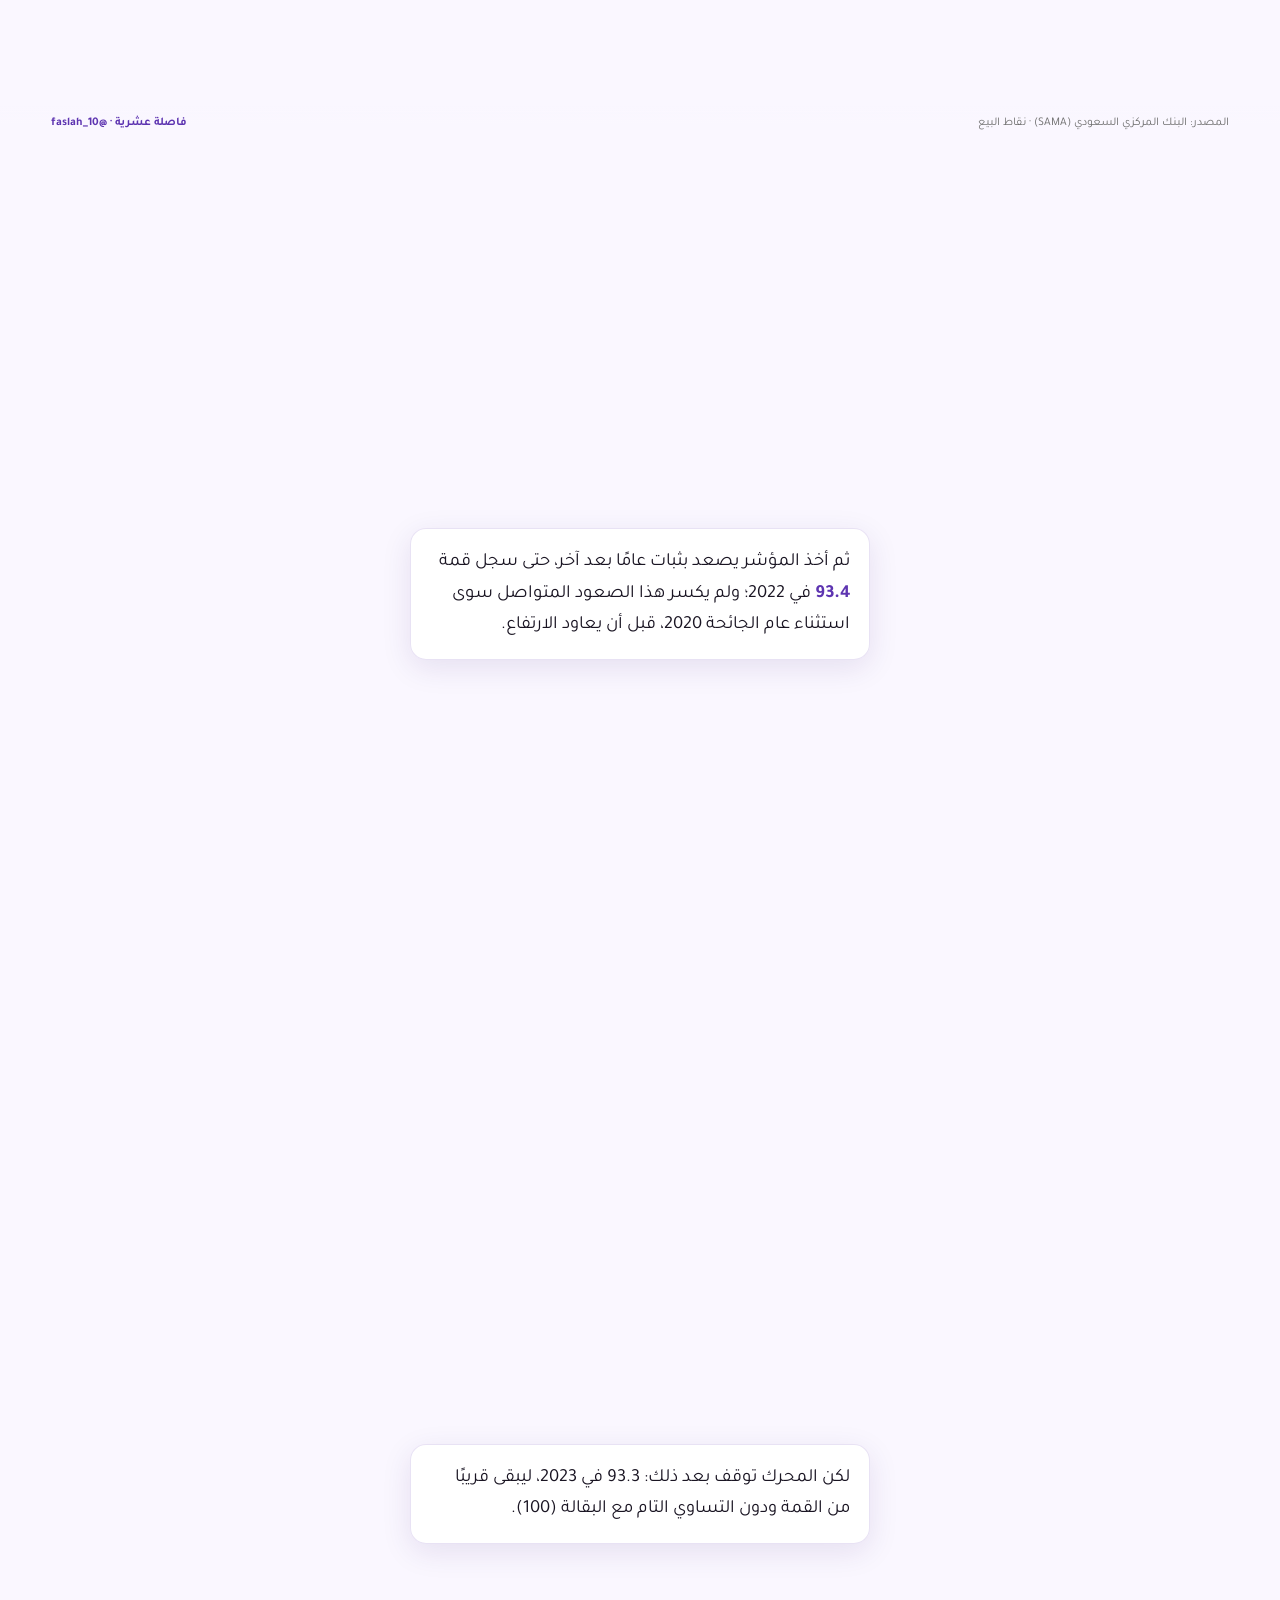
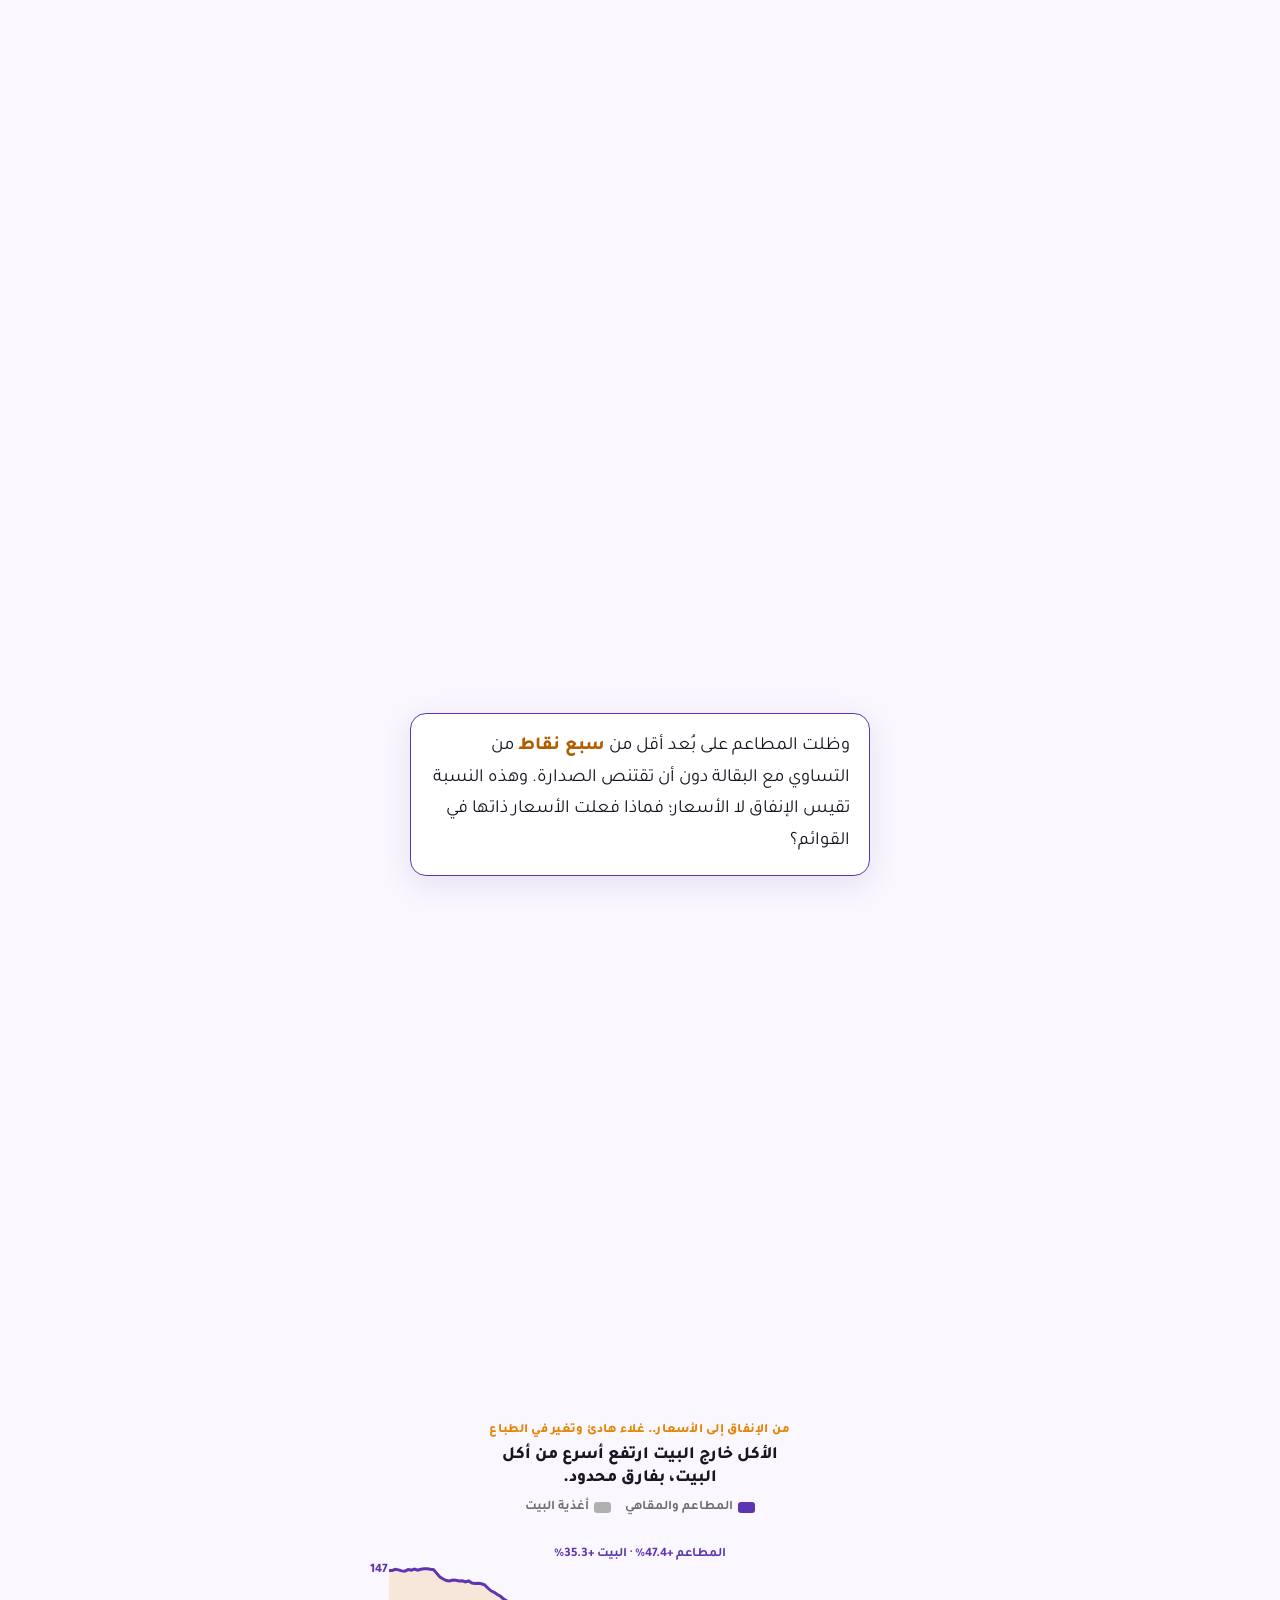
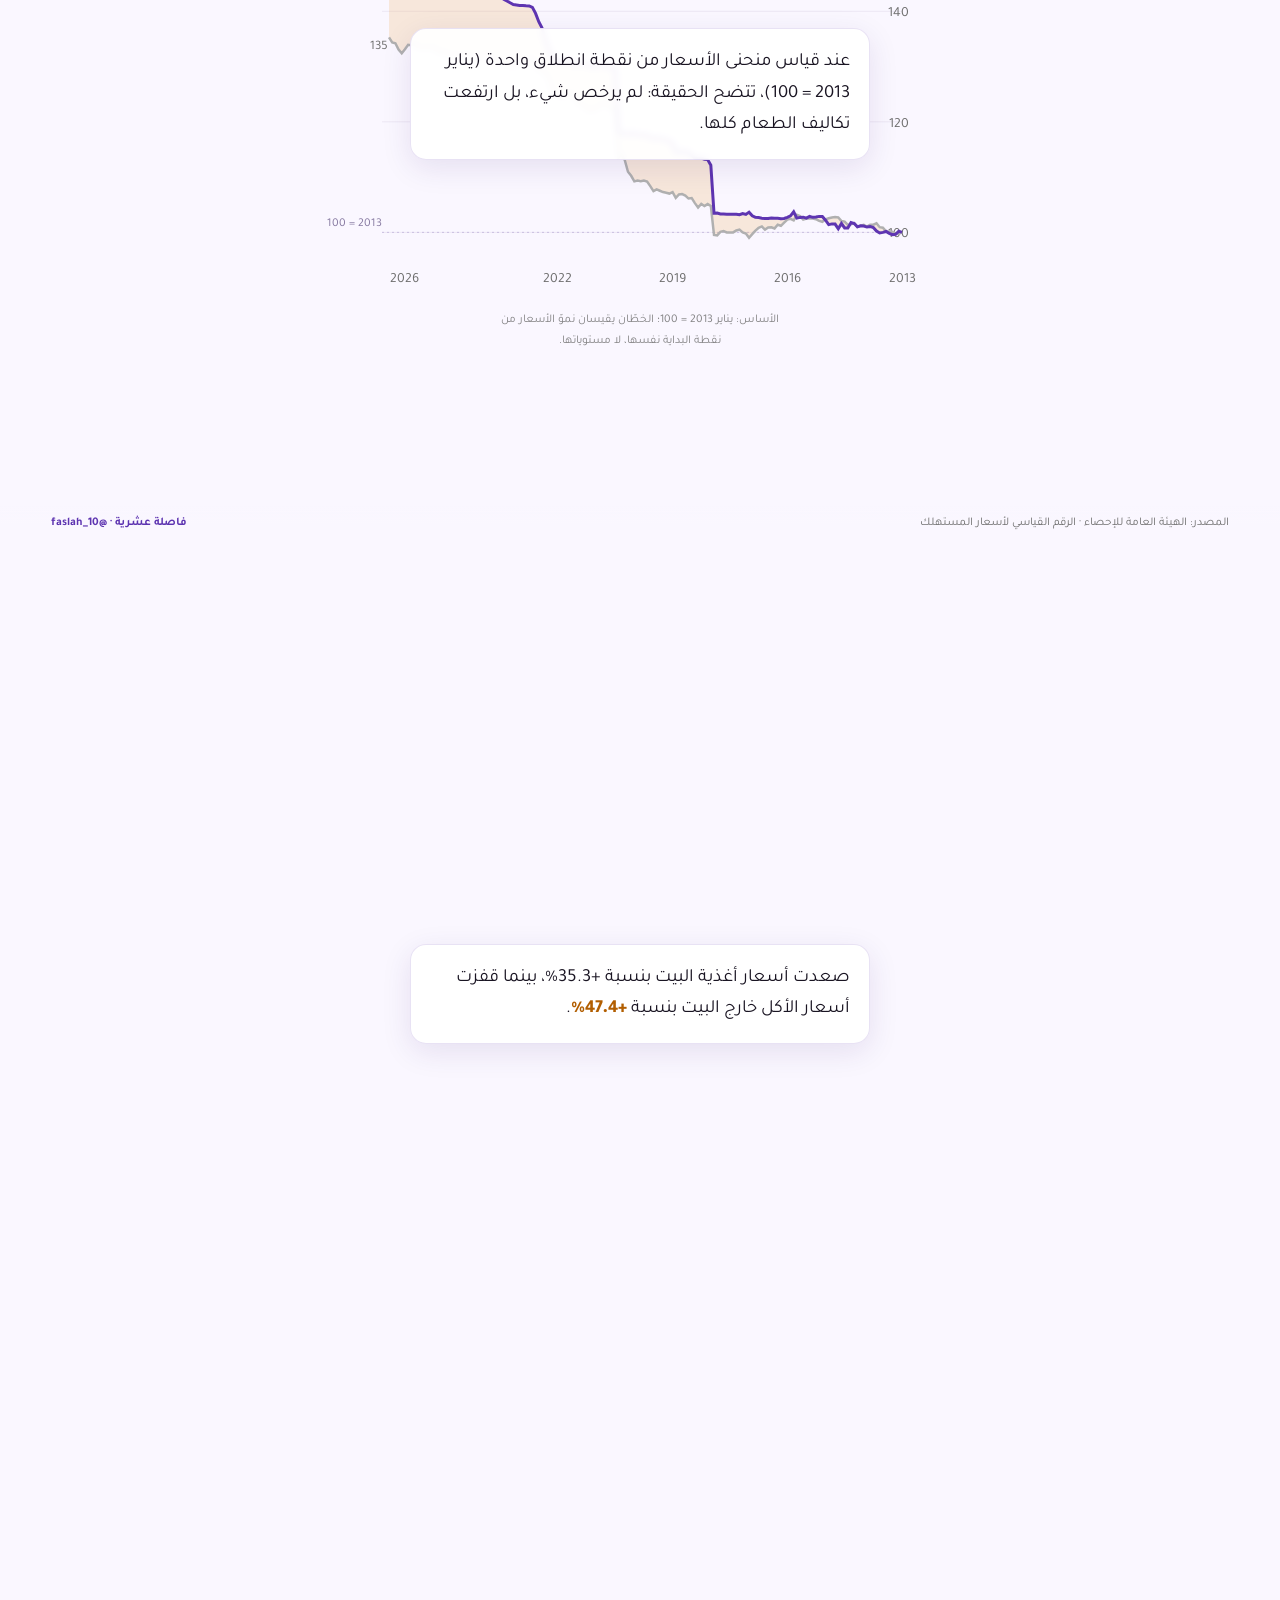
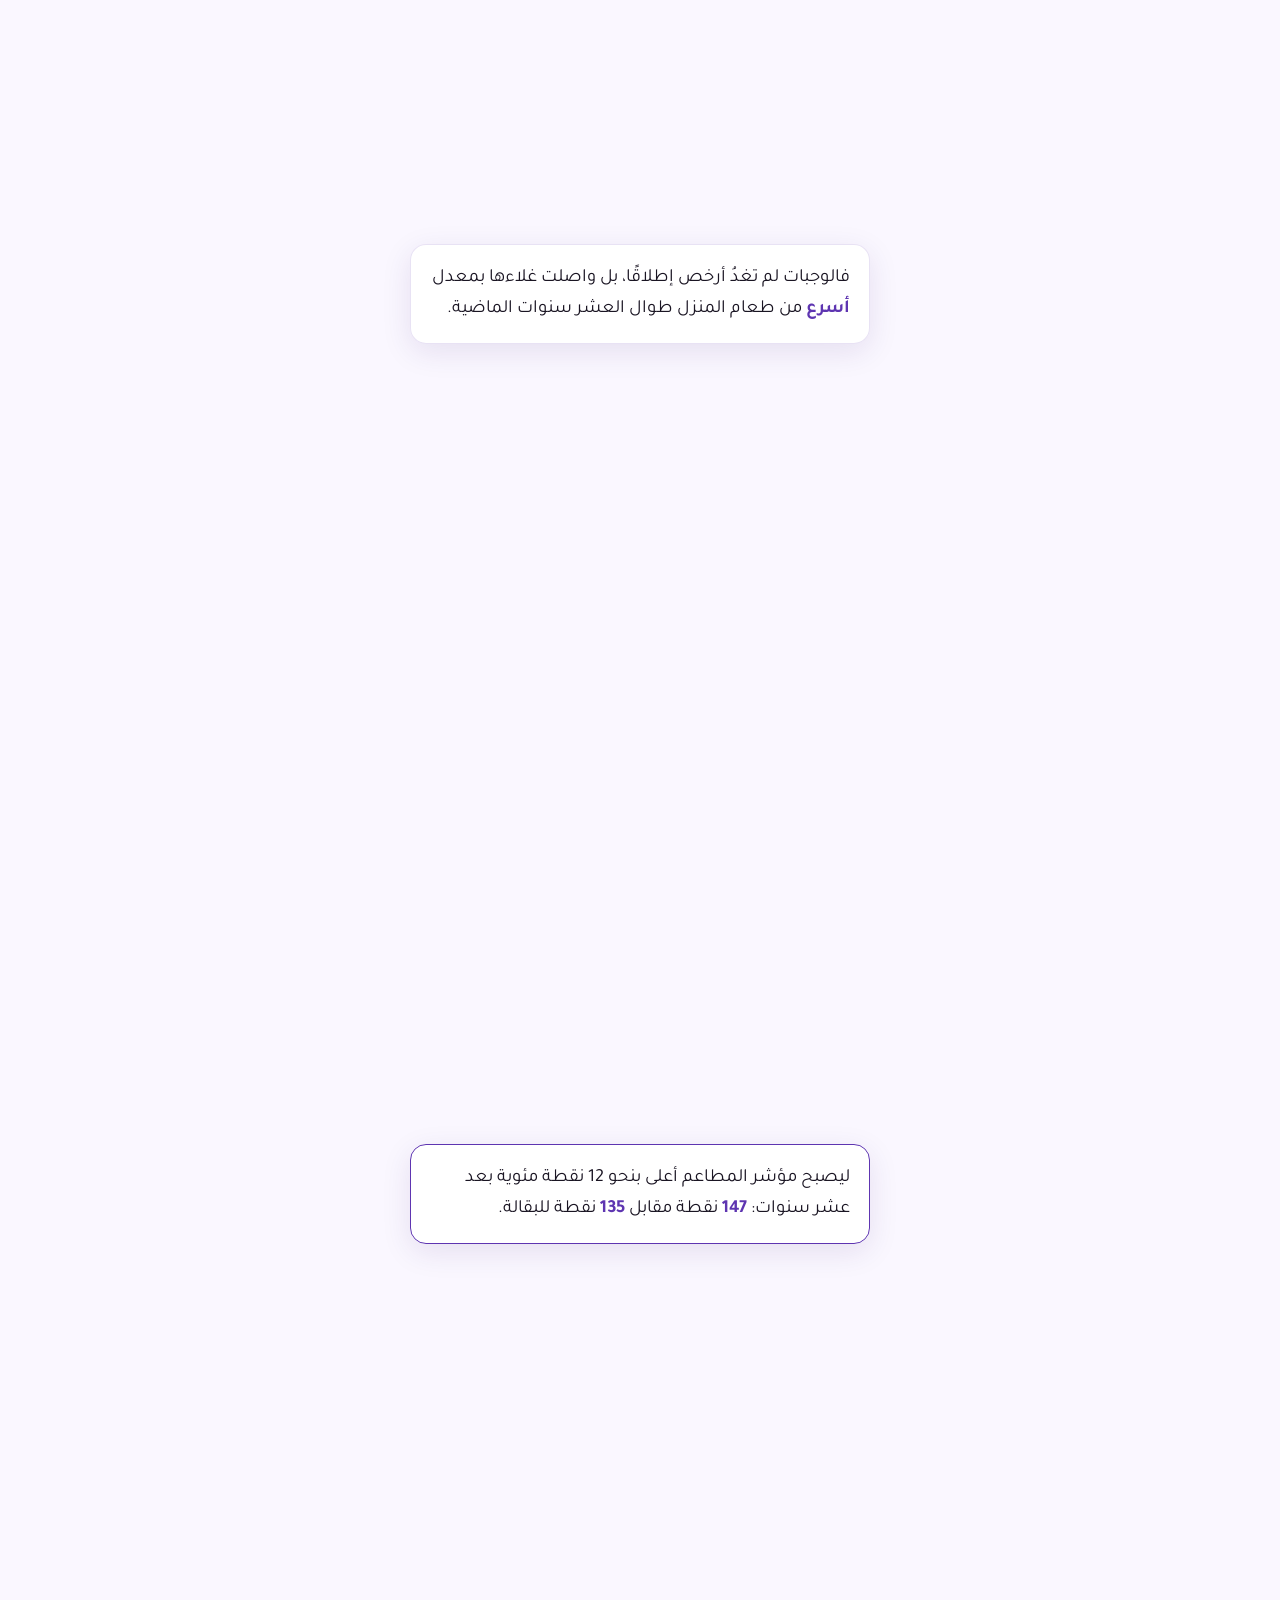
==== commit 015fcec7: "Publish food/big-piece-001 · illustration as on-page hero (replaces animated 120-31)" ====
--- a/food/index.html
+++ b/food/index.html
@@ -27,15 +27,12 @@
 
   <!-- opening card -->
   <header class="opening">
-    <div class="comma" aria-hidden="true">٫</div>
-    <div class="hero" aria-hidden="true">
-      <span class="hero-top num">120</span>
-      <span class="hero-line"></span>
-      <span class="hero-bottom num">31<small>ريالًا</small></span>
-    </div>
+    <img class="hero-illustration" src="assets/food-hero.png" width="1024" height="1024"
+         alt="رسم توضيحي: وجبة كبيرة تُدفع نقدًا تتحوّل إلى مشترياتٍ صغيرة تُدفع بالبطاقة عبر قارئ الدفع">
+    <h1 class="hero-headline">ماذا انكمش<span class="dot">..</span> الوجبة أم الكاش؟</h1>
     <p class="lead">في عام 2016، وكما سجّل البنك المركزي السعودي، كان متوسط عملية الدفع بالبطاقة لدى المطاعم والمقاهي السعودية: <b class="num">119.9 ريالًا</b>.</p>
     <p class="lead">واليوم وبعد عشر سنوات (2026)، كشفت بيانات البنك المركزي السعودي عن رقمٍ جديد لمتوسط عملية الدفع لدى المطاعم والمقاهي: <b class="num">30.6 ريالًا</b> فقط!</p>
-    <h1 class="q">هذا الانخفاض الحاد يطرح سؤالًا يمسّ تفاصيل الحياة اليومية لكل أسرة ومقيم: ما الذي تغيّر على مدار تلك السنوات؟</h1>
+    <p class="q">هذا الانخفاض الحاد يطرح سؤالًا يمسّ تفاصيل الحياة اليومية لكل أسرة ومقيم: ما الذي تغيّر على مدار تلك السنوات؟</p>
     <p class="fine">قصة مبنية على بيانات البنك المركزي السعودي وهيئة الإحصاء؛ كل رقم فيها له مصدر. وما لا تقوله الأرقام مذكور في <a href="#scene7">نهايتها</a>.</p>
   </header>
 
--- a/food/css/style.css
+++ b/food/css/style.css
@@ -46,6 +46,12 @@
 .hero-bottom small { font-size: .26em; font-weight: 700; letter-spacing: 0; margin-inline-start: .35em;
   color: rgba(255,255,255,.72); vertical-align: middle; }
 @keyframes heroDrop { 0% { transform: scaleY(.55); opacity: .55 } 55% { transform: scaleY(1); opacity: 1 } 100% { transform: scaleY(.55); opacity: .55 } }
+/* on-page hero illustration (replaces the animated 120→31 intro) */
+.hero-illustration { display: block; width: 100%; max-width: 500px; height: auto; margin: 0 auto 1.3em;
+  border-radius: 22px; box-shadow: 0 20px 55px rgba(20, 10, 45, .45); }
+.hero-headline { font-size: clamp(1.8rem, 8.5vw, 3rem); font-weight: 800; line-height: 1.25;
+  color: #fff; max-width: 22ch; margin: 0 auto .2em; }
+.hero-headline .dot { color: var(--orange); }
 /* scene 6 bridge lead (welds the static scene into the arc) */
 .s6-bridge { max-width: 46ch; margin: .4rem auto 1.2rem; text-align: center; color: var(--ink); font-size: 1.05rem; line-height: 1.6; }
 .opening .lead { font-size: clamp(1.1rem, 5.2vw, 1.7rem); max-width: 36ch; margin: .3em auto; }
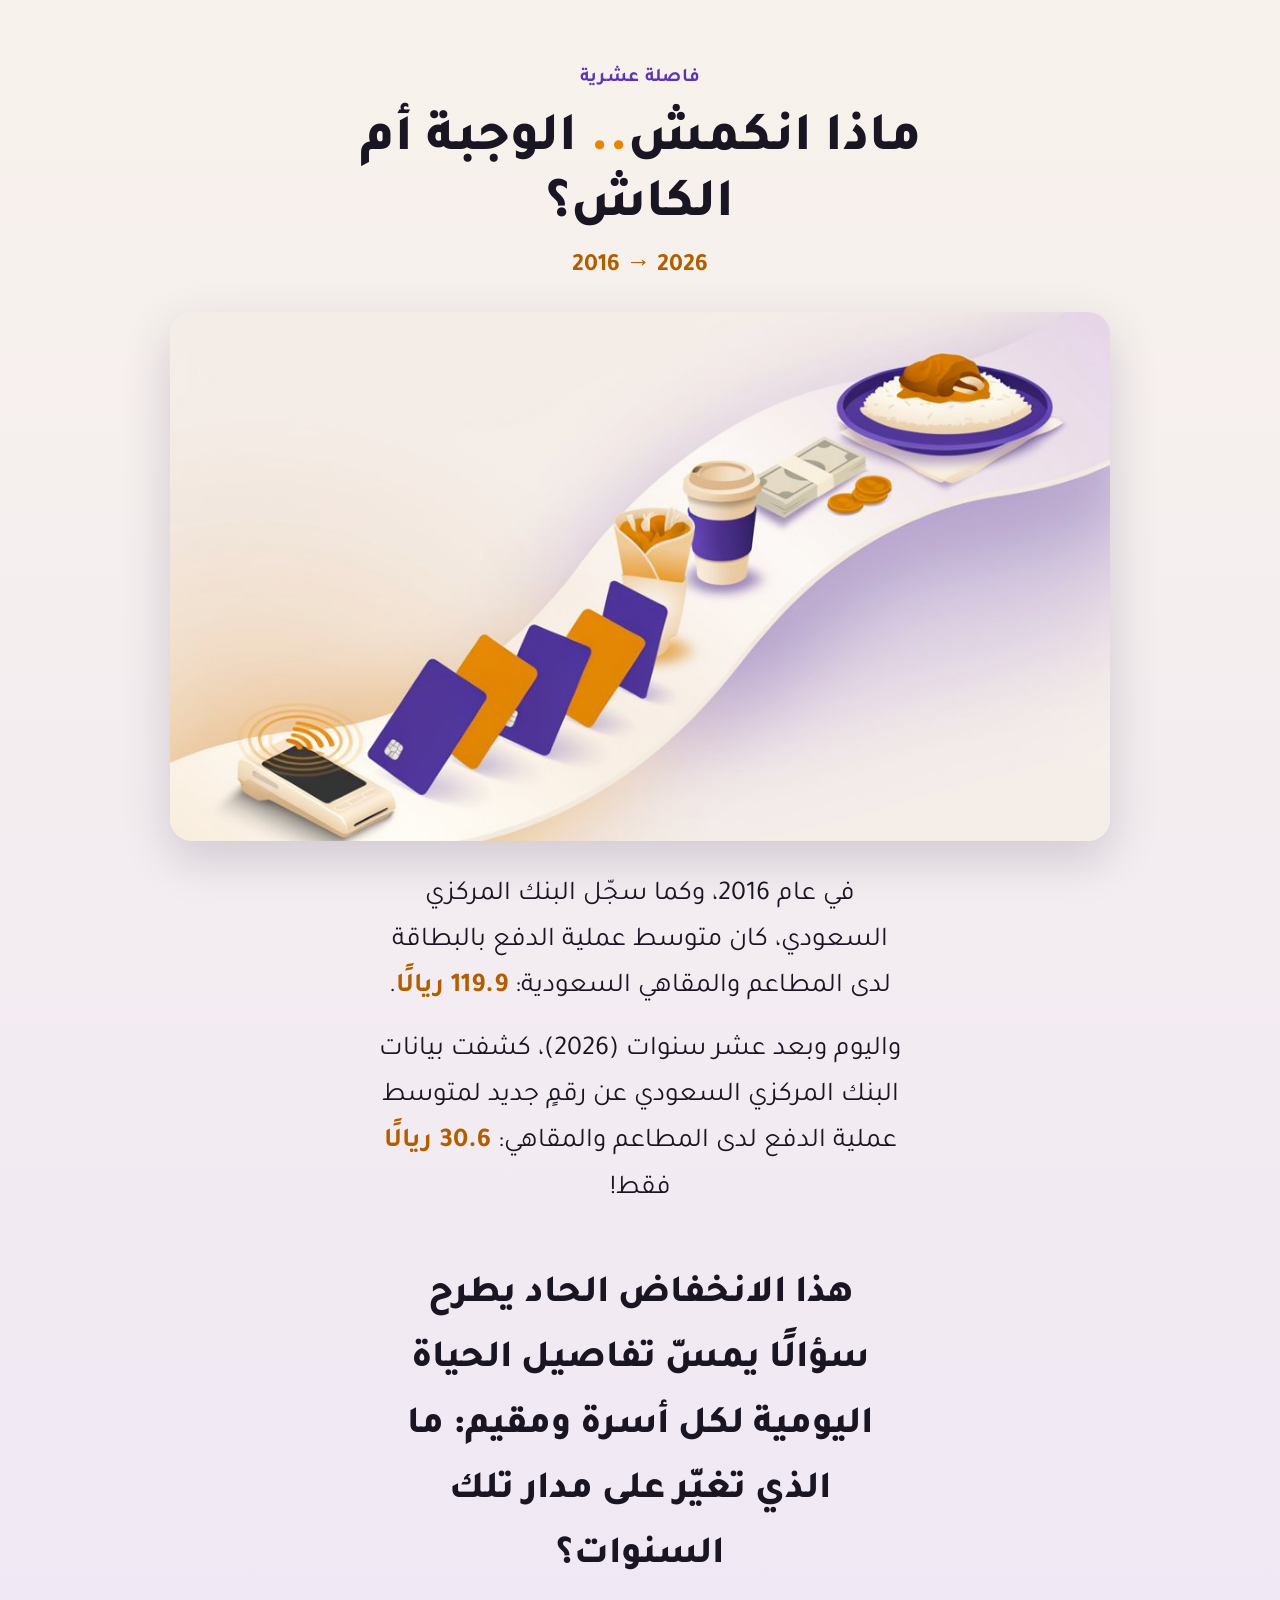
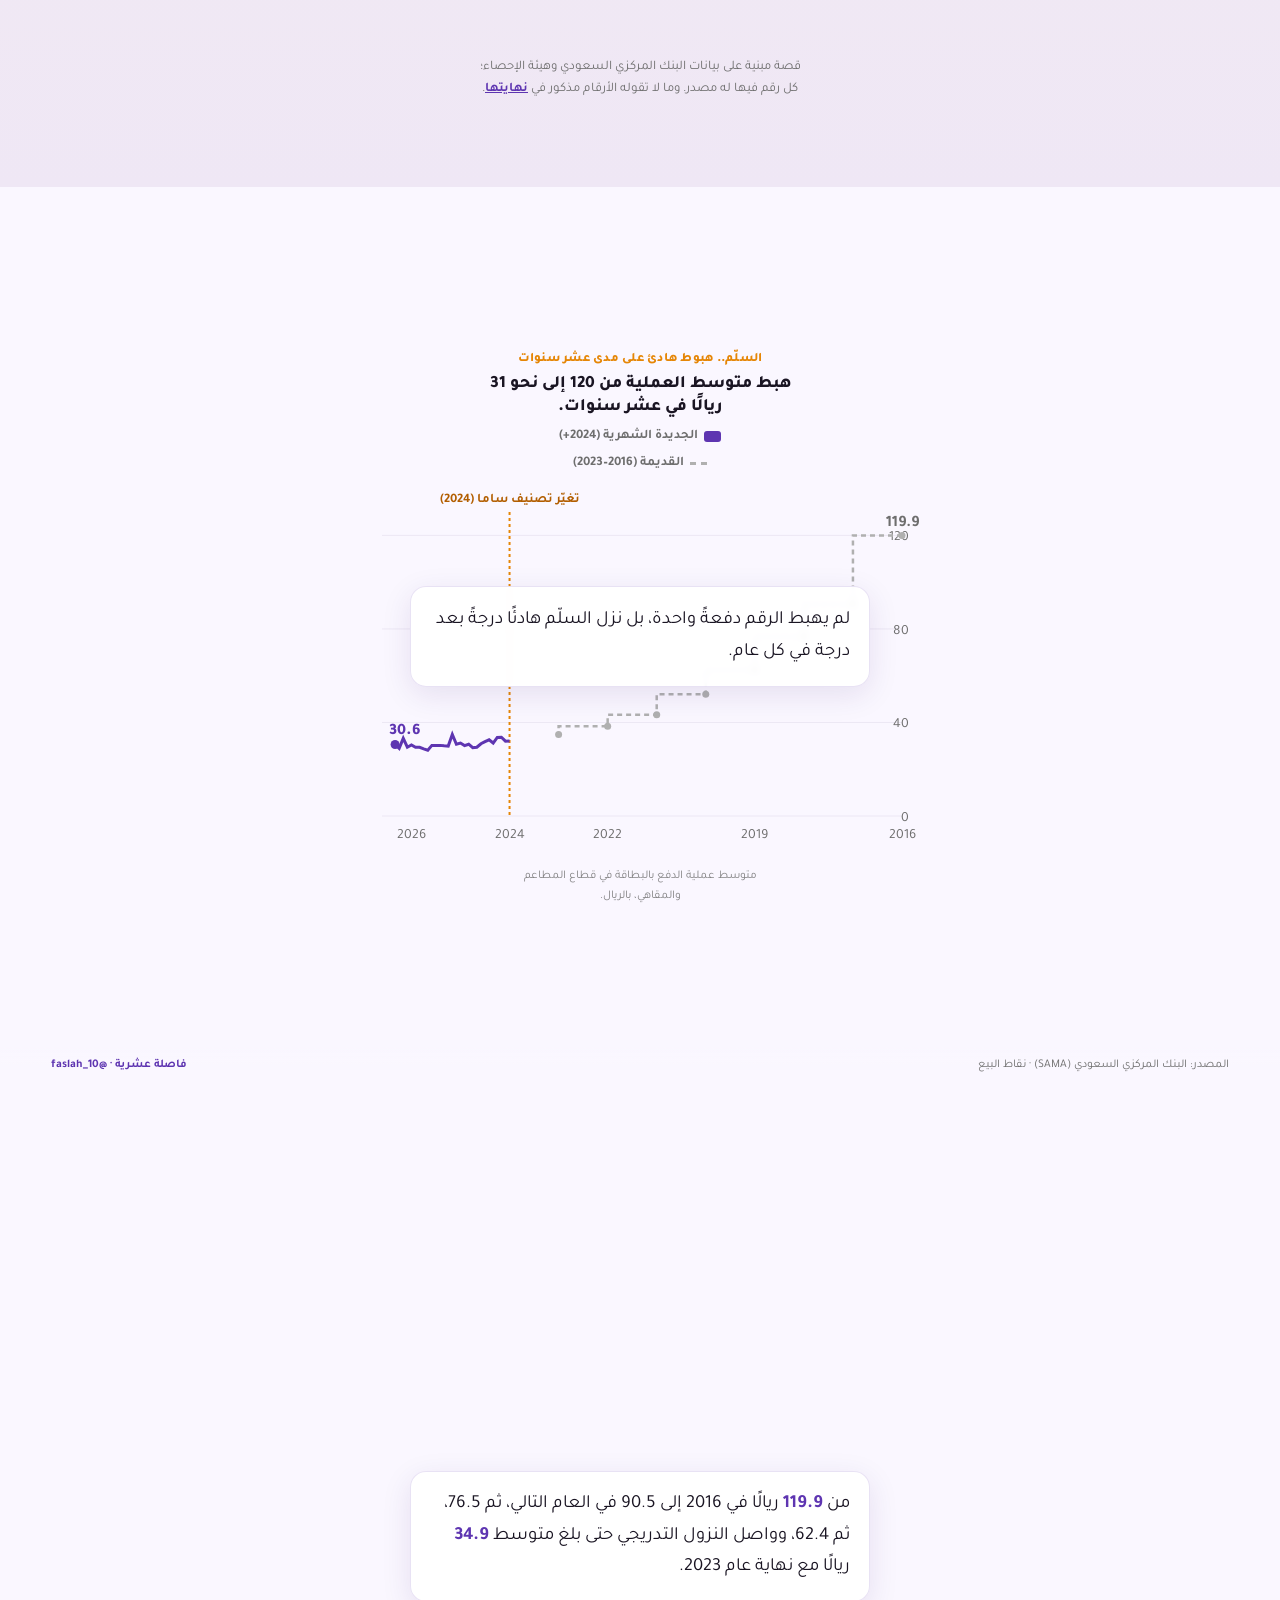
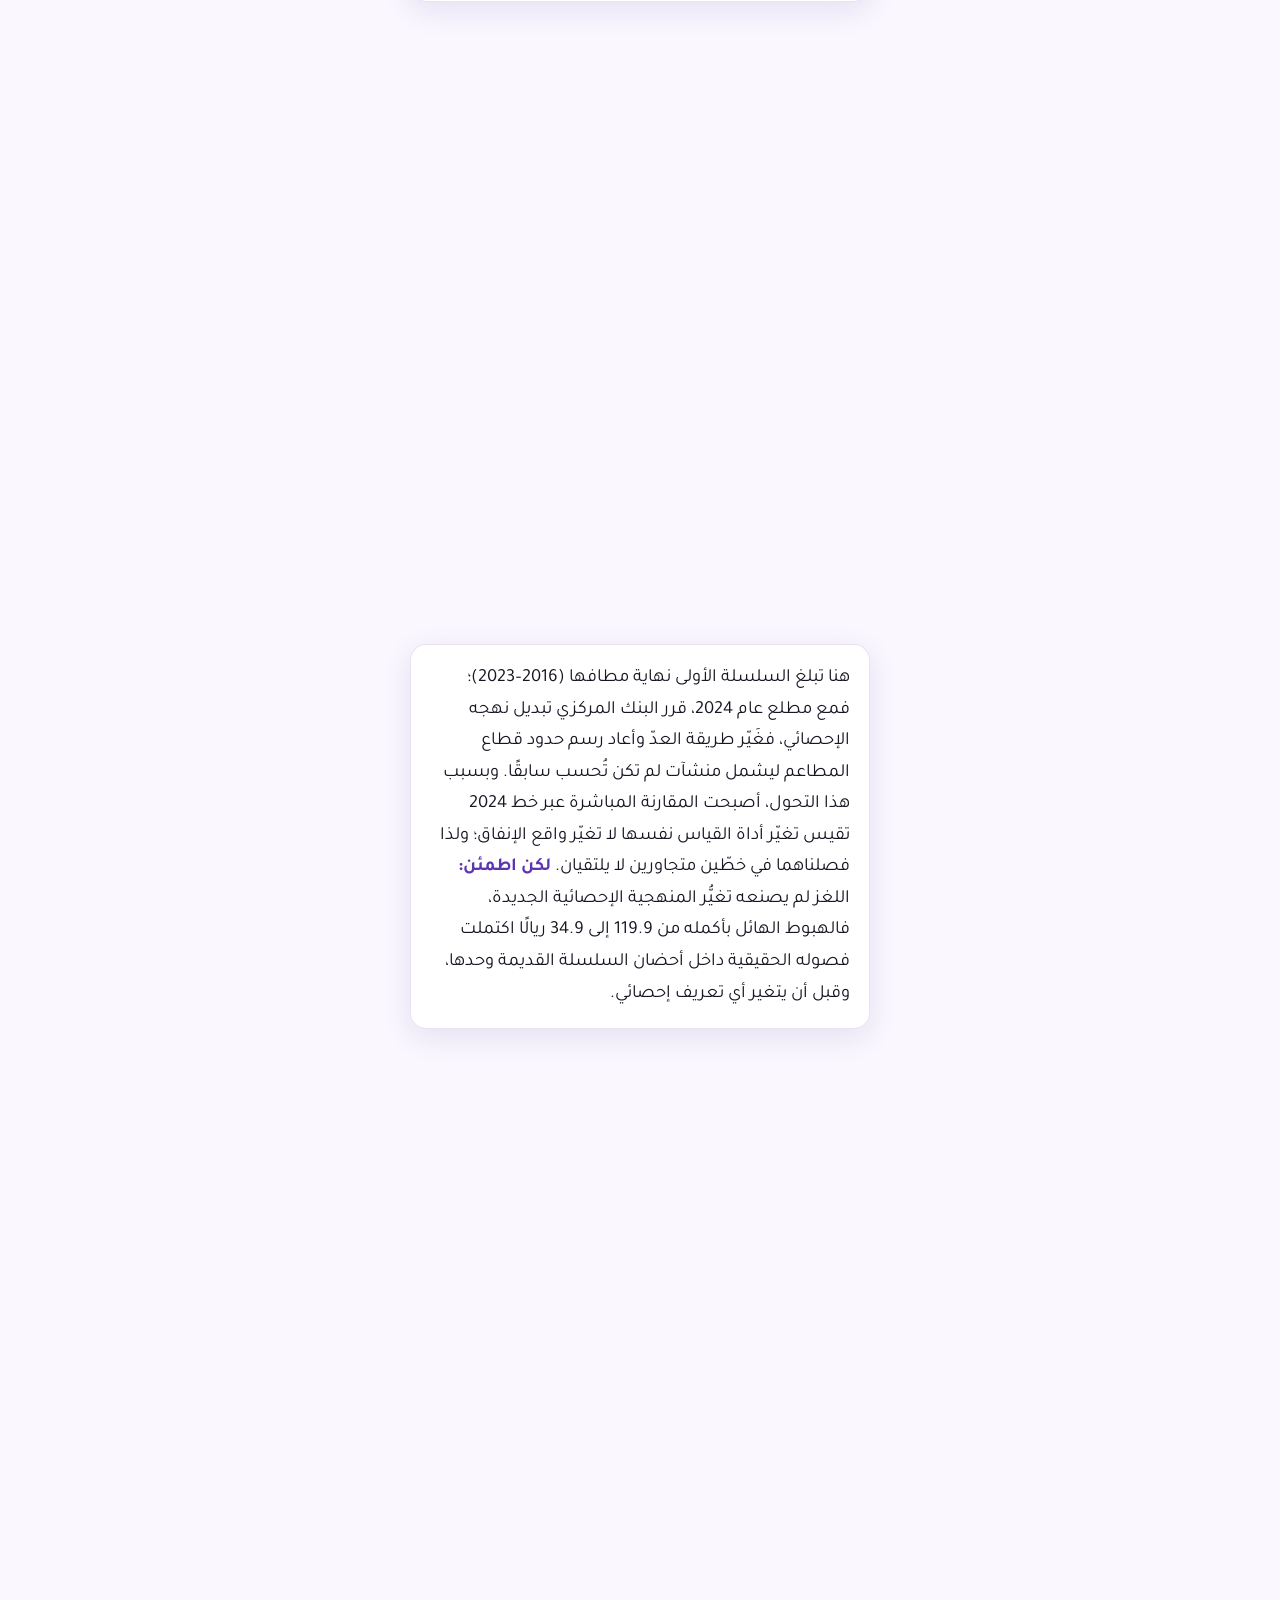
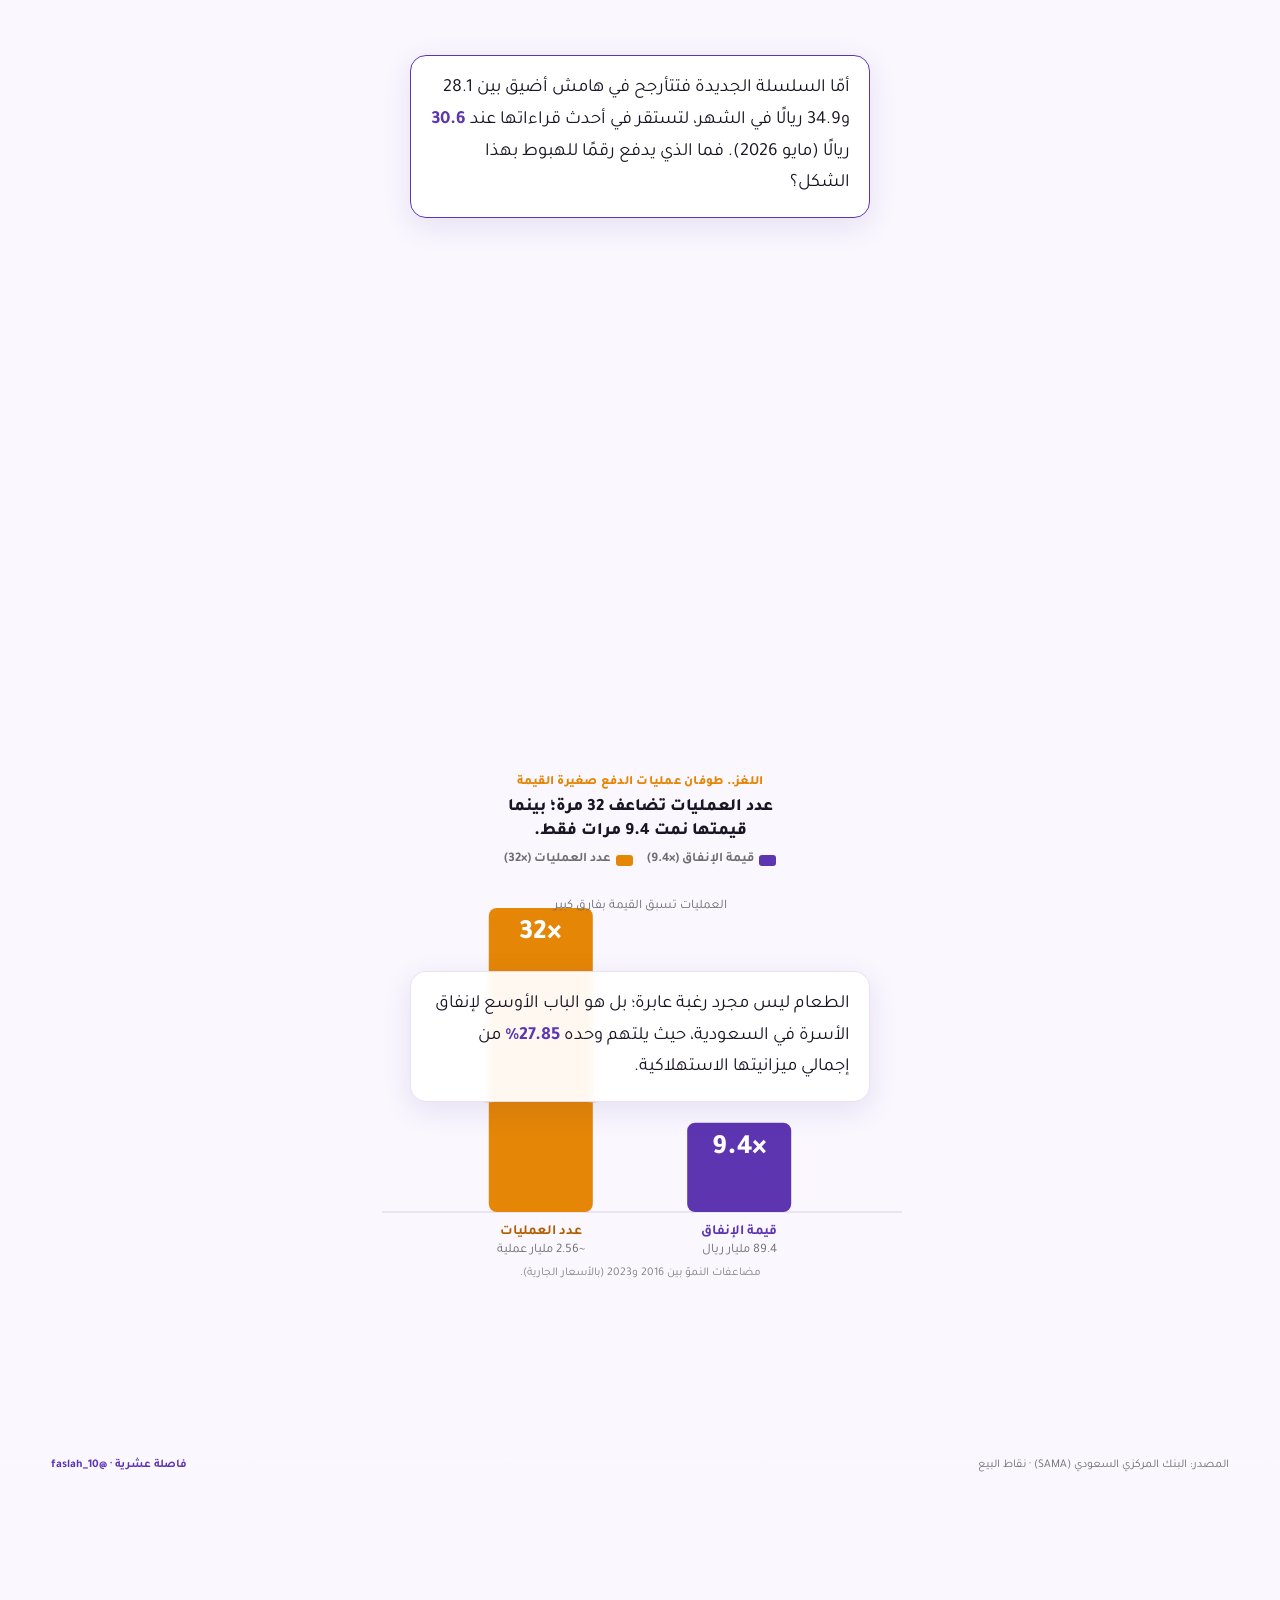
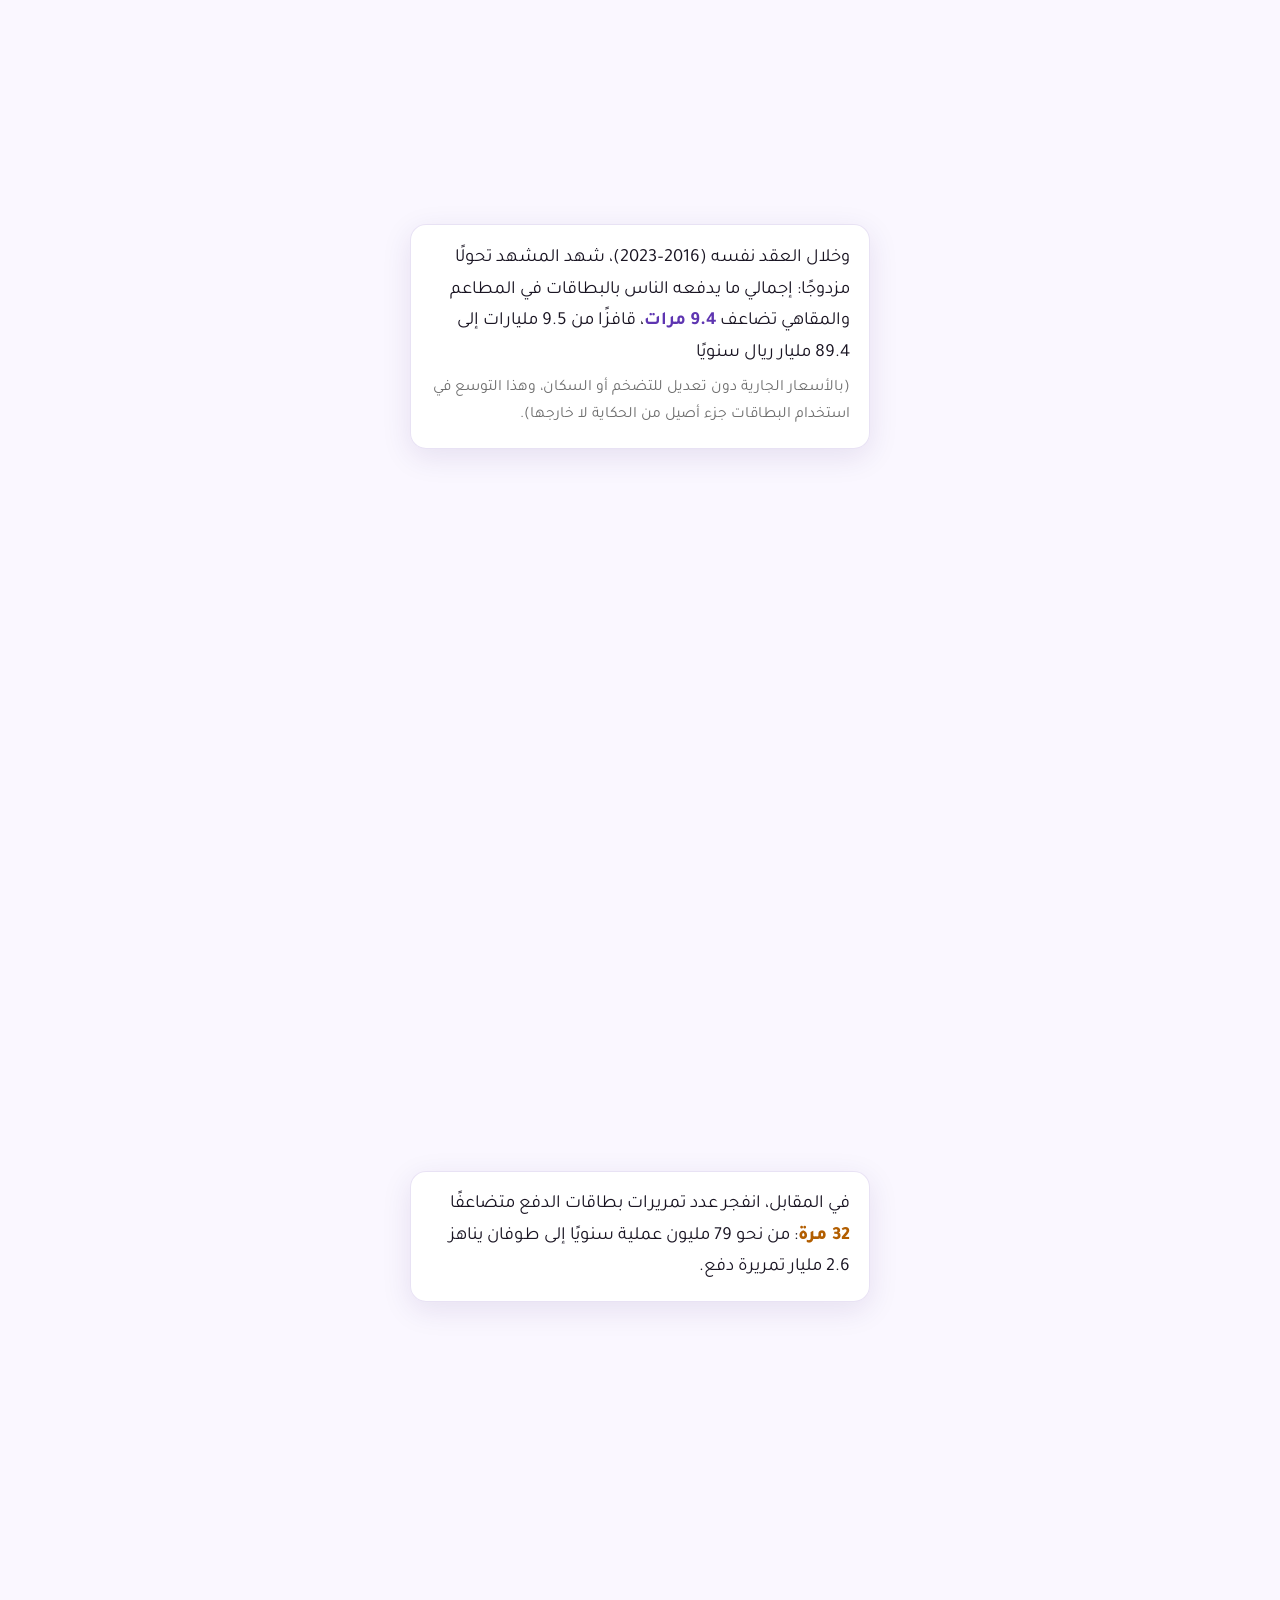
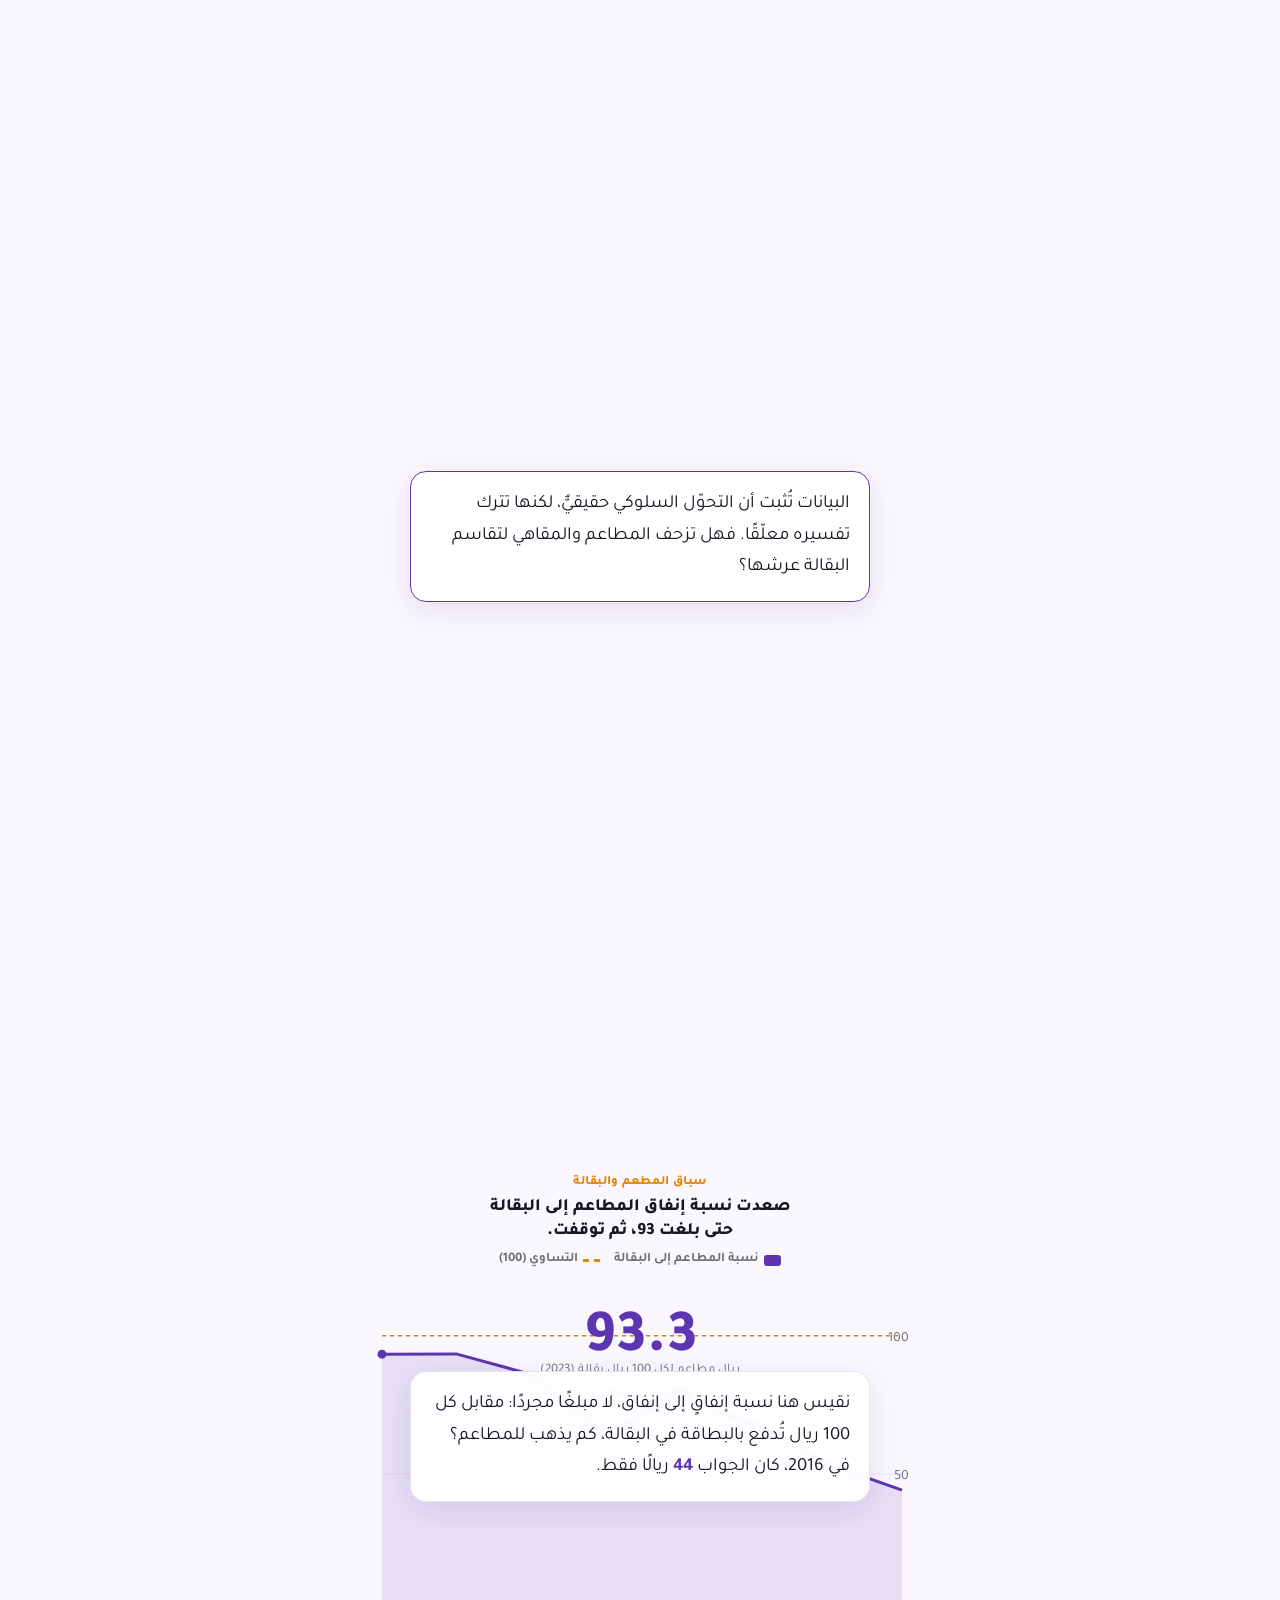
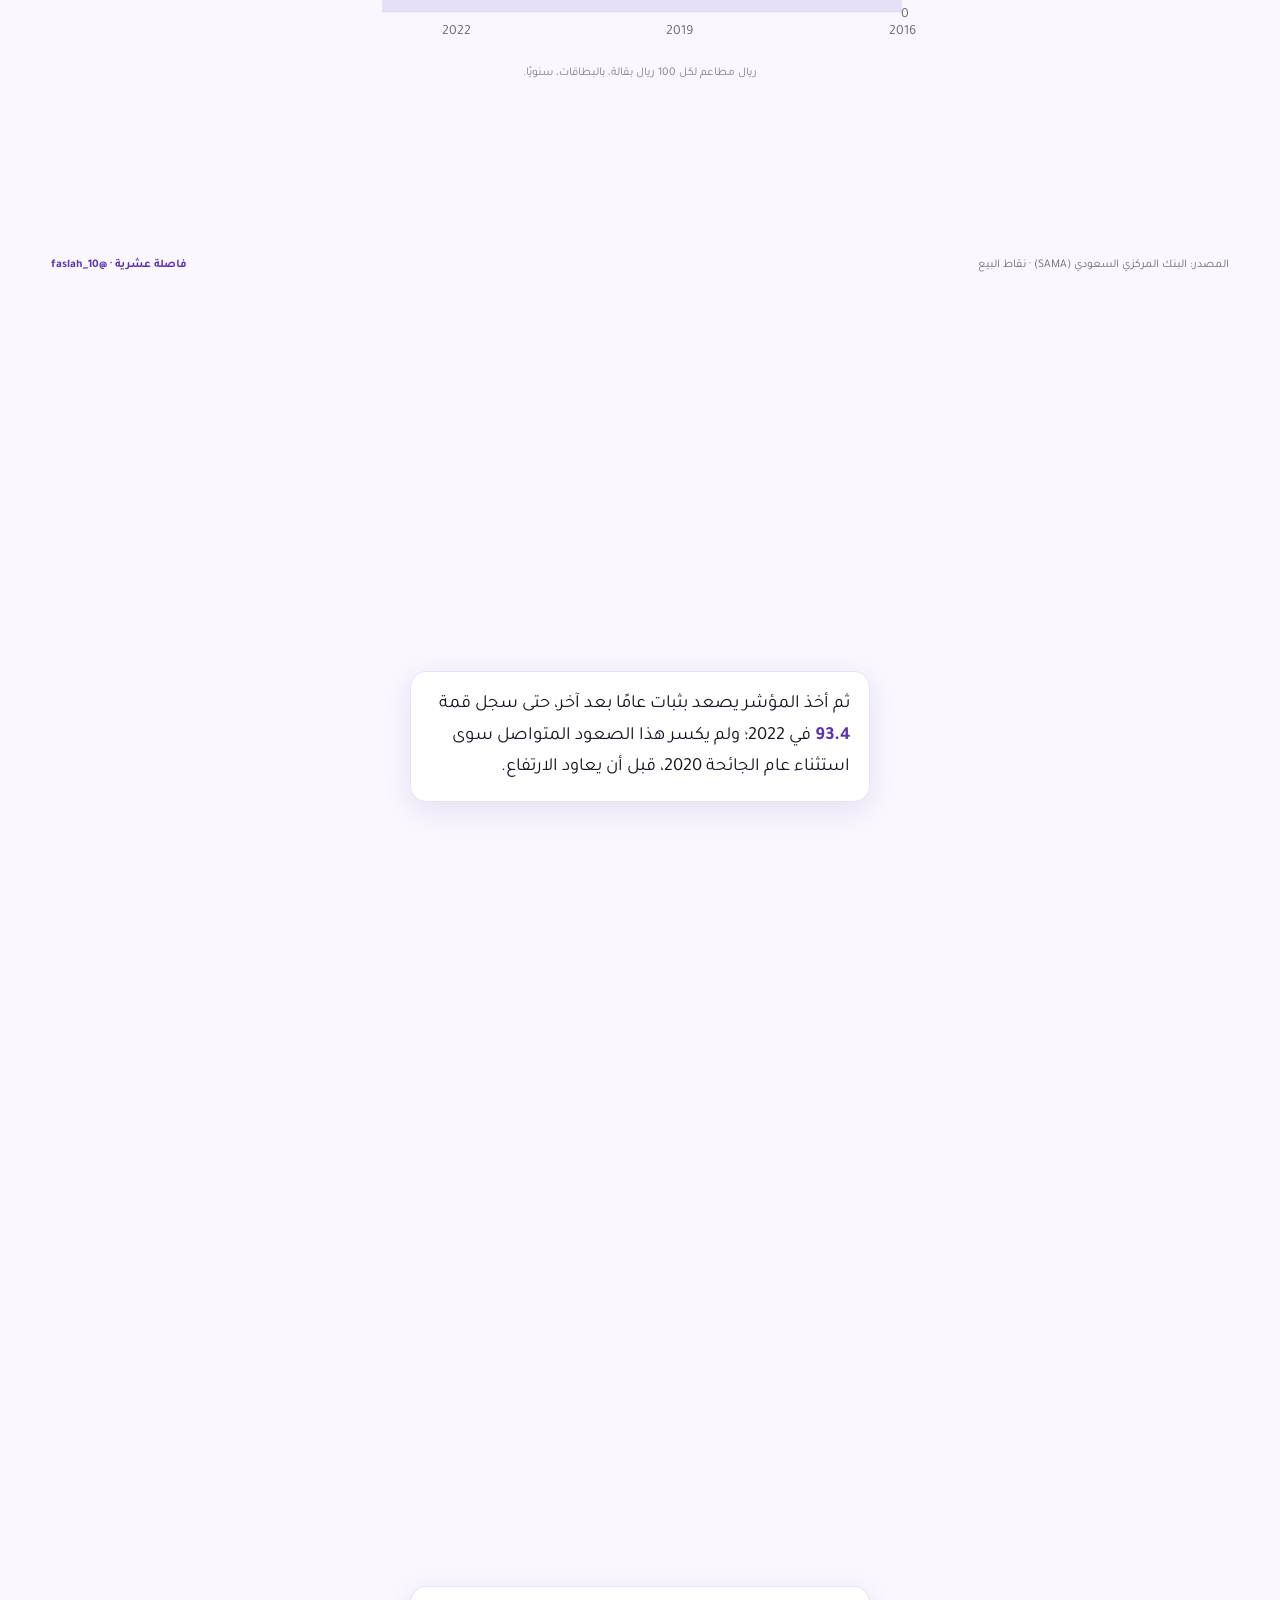
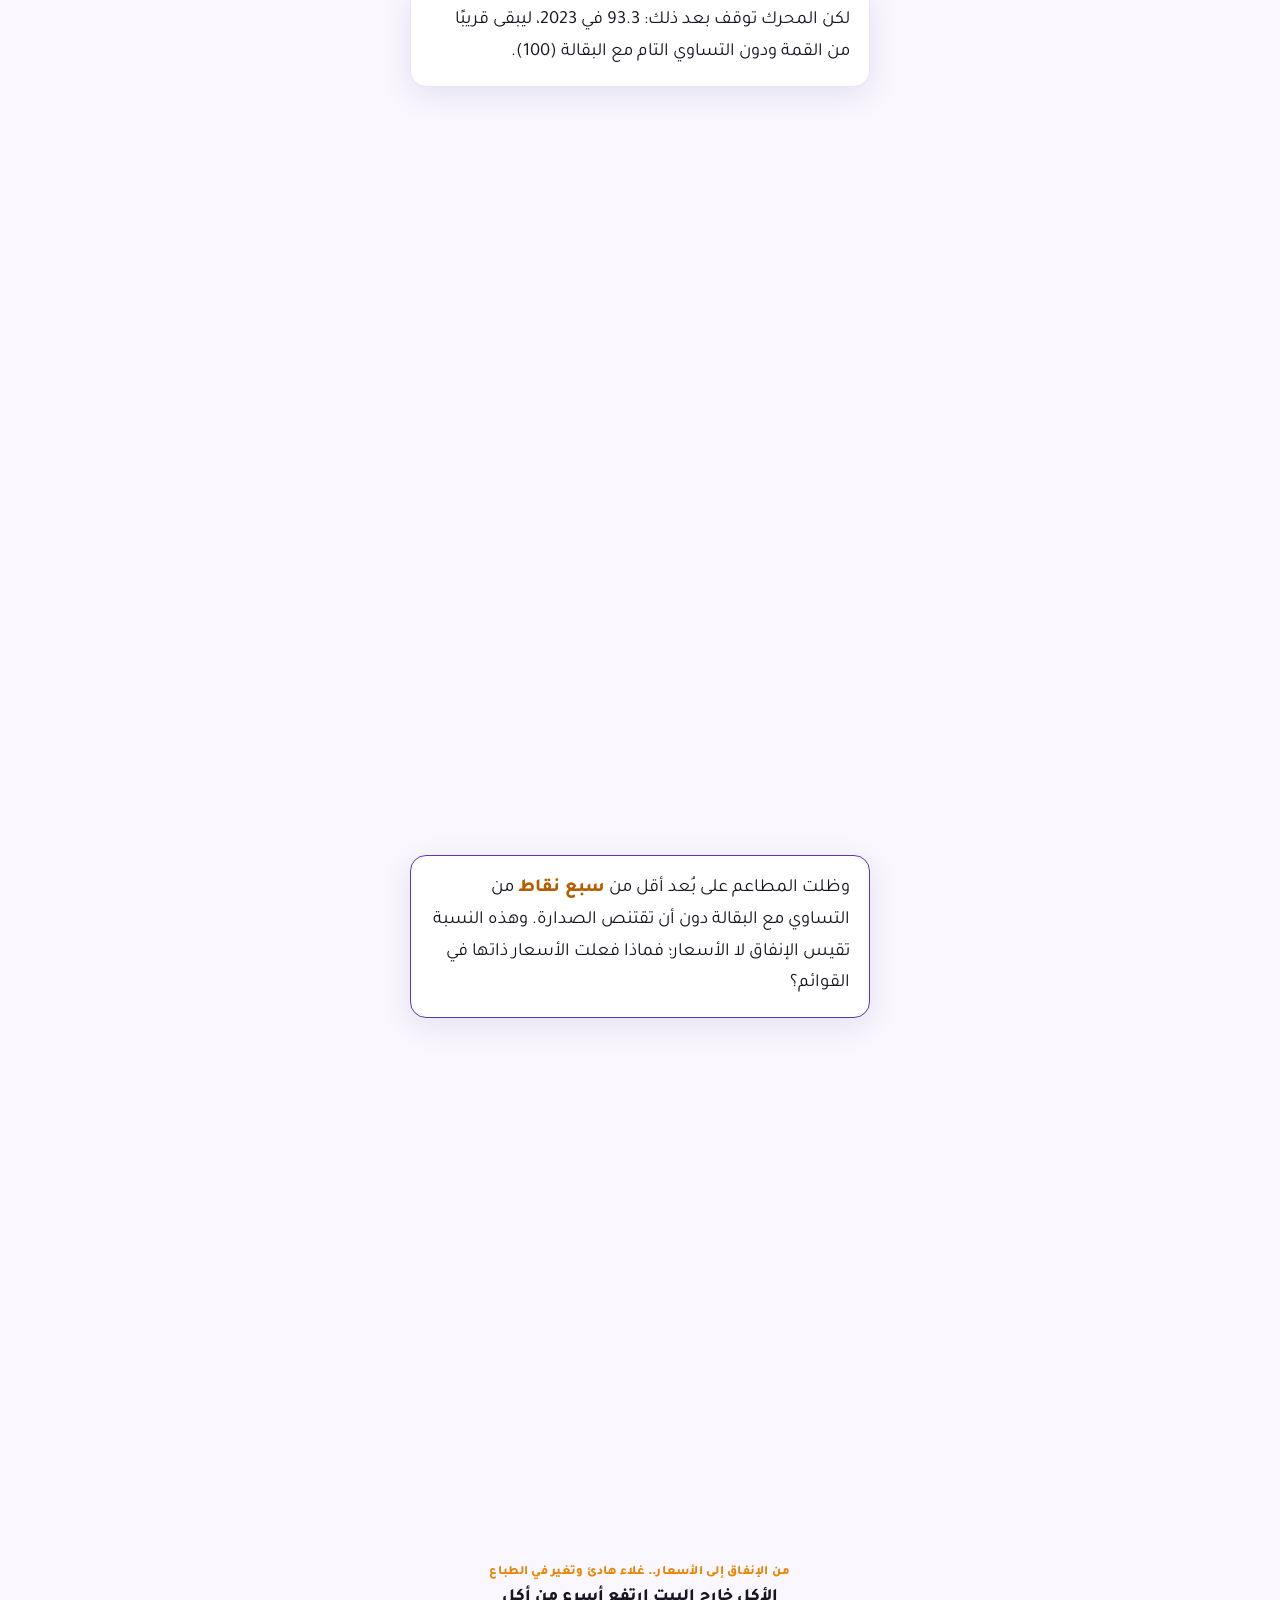
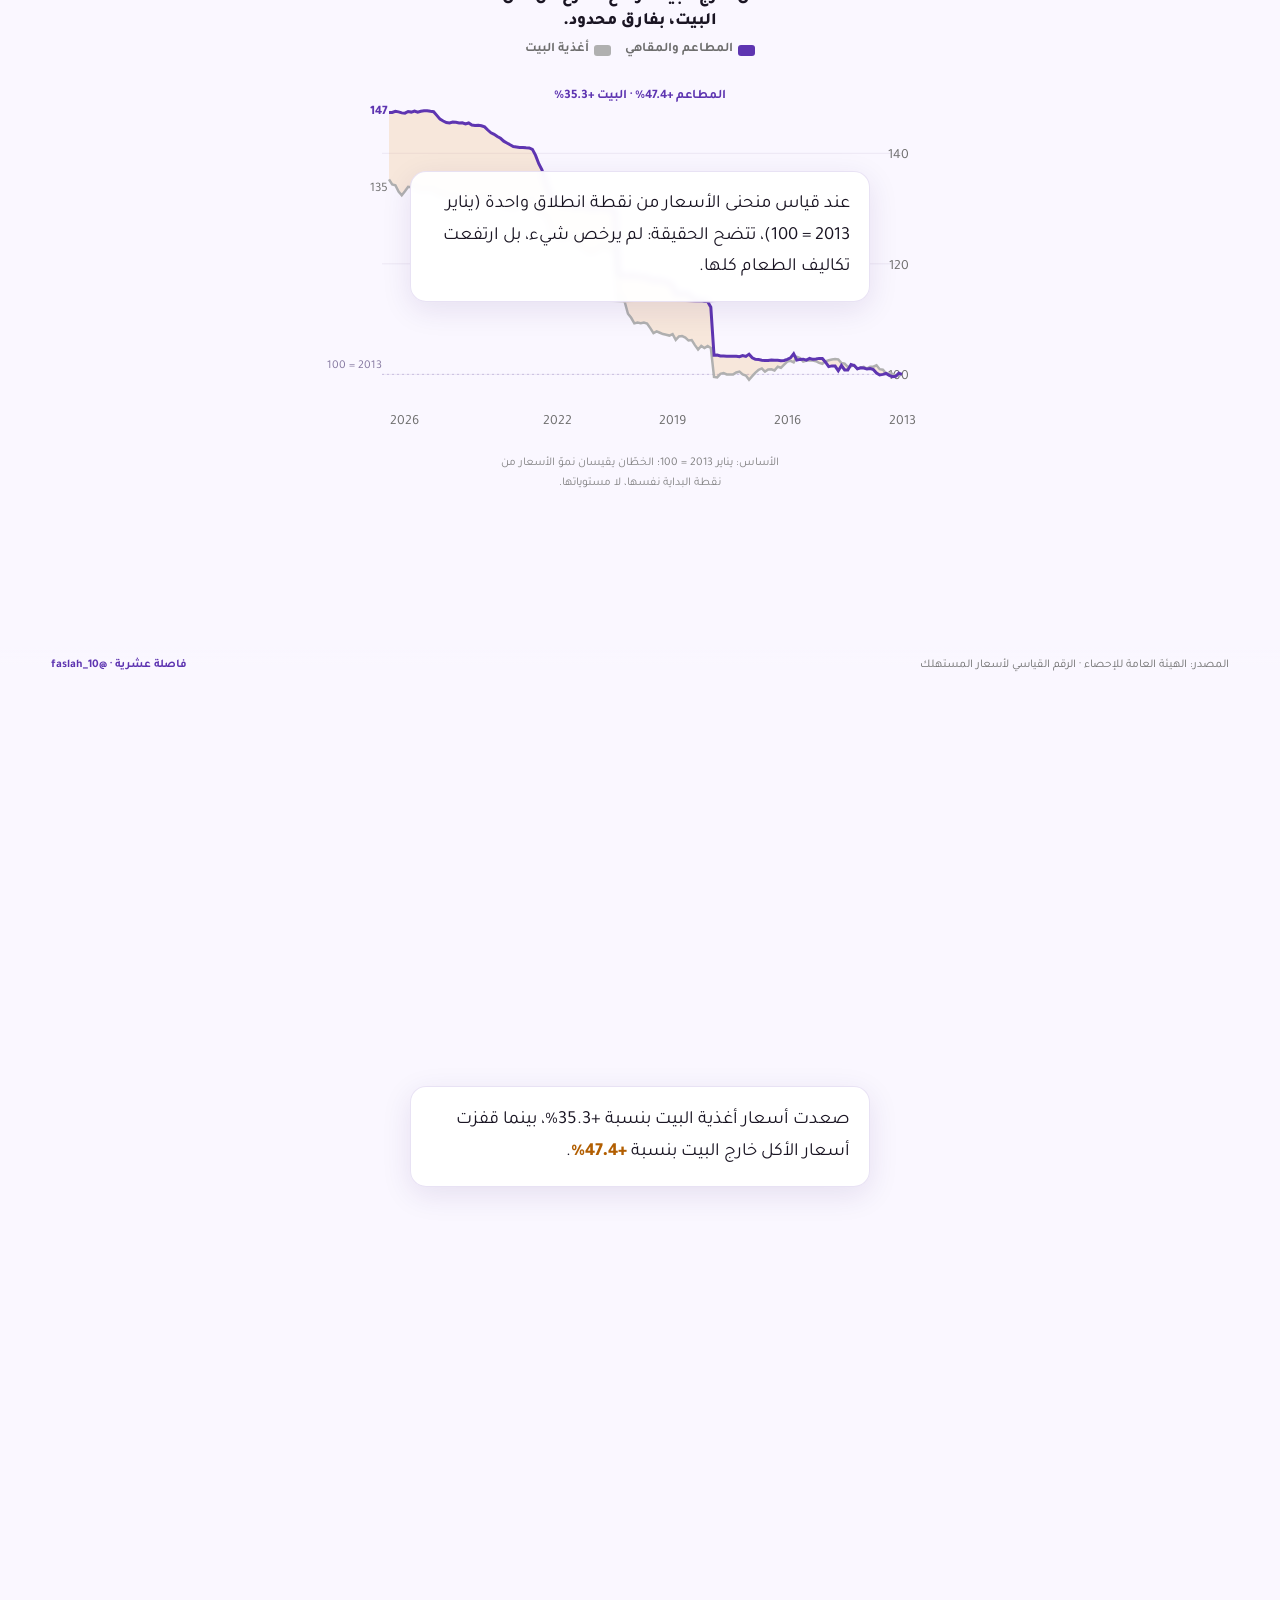
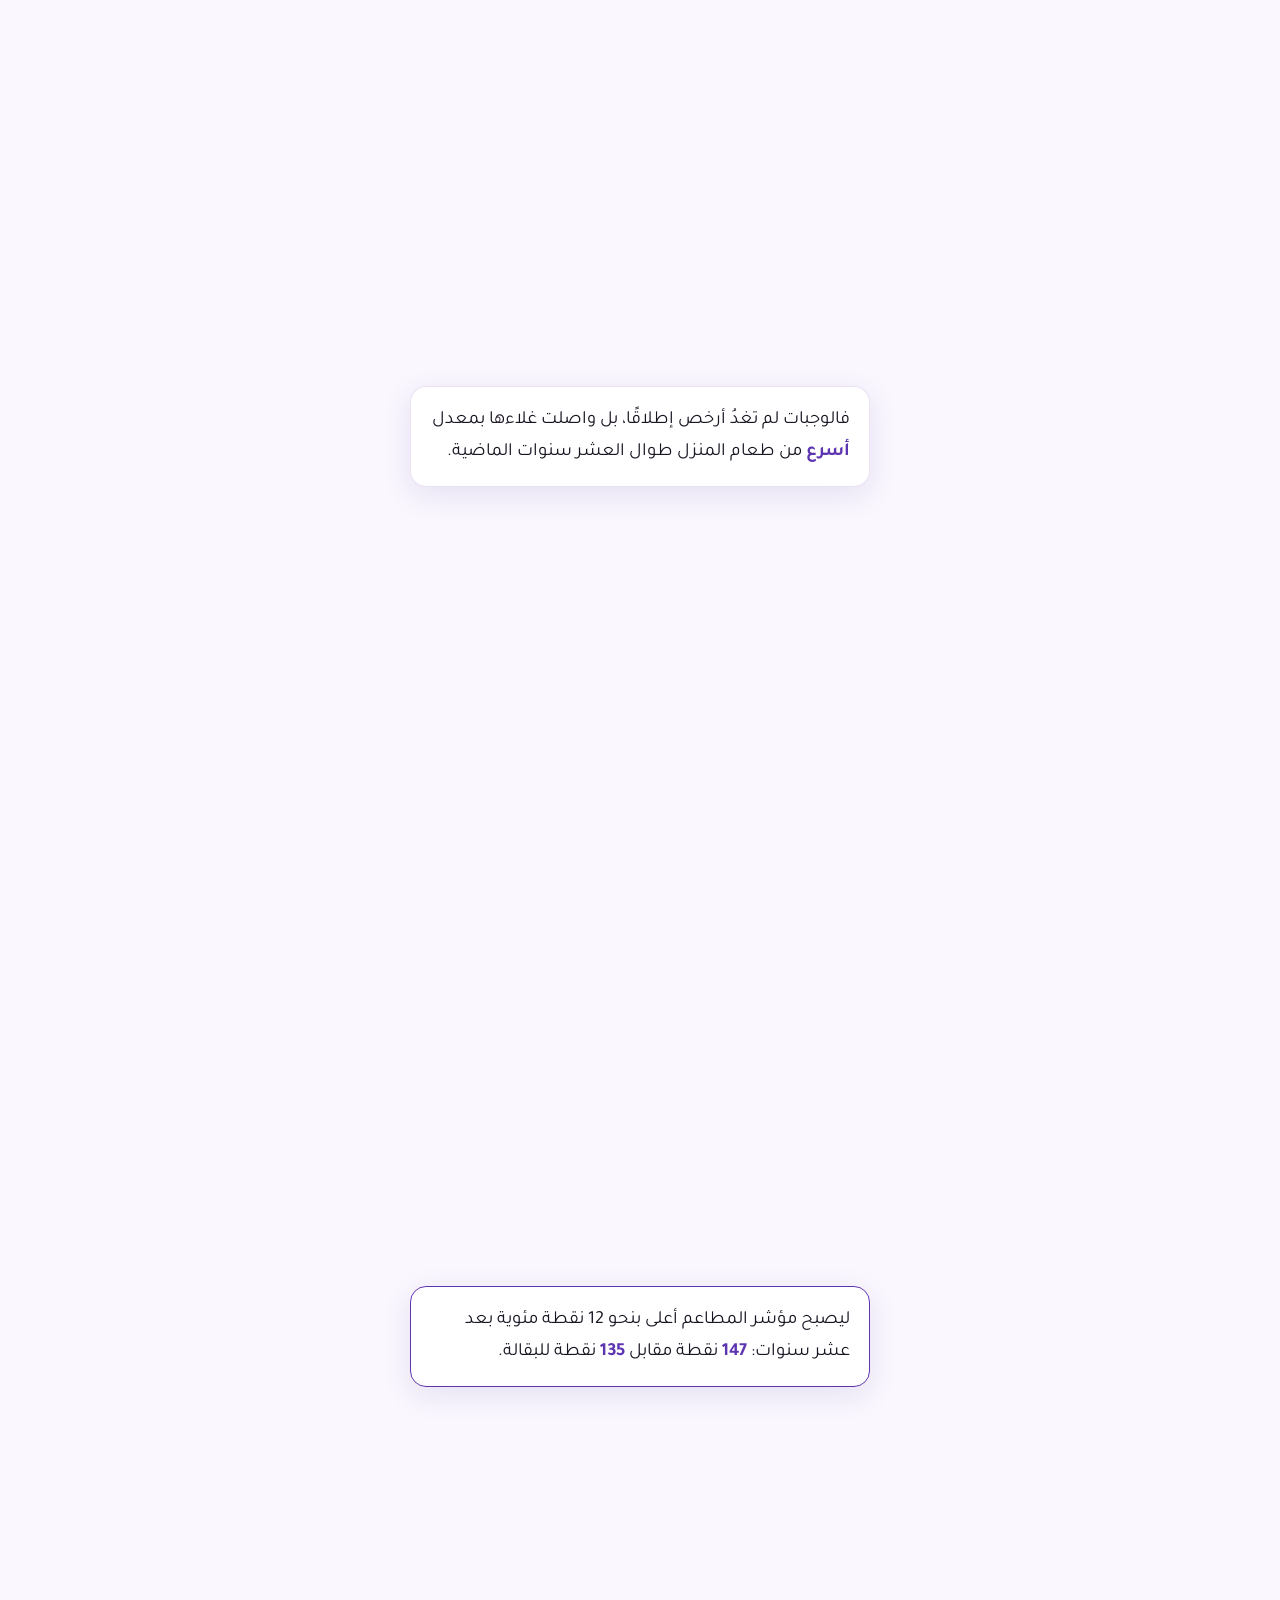
==== commit b1ed0fc2: "Publish food/big-piece-001 · article-cover hero (title above wide 16:9 illustration banner, light la" ====
--- a/food/index.html
+++ b/food/index.html
@@ -26,10 +26,12 @@
   <div id="progress" aria-hidden="true"></div>
 
   <!-- opening card -->
-  <header class="opening">
-    <img class="hero-illustration" src="assets/food-hero.png" width="1024" height="1024"
+  <header class="opening cover">
+    <div class="cover-brand">فاصلة عشرية</div>
+    <h1 class="cover-h1">ماذا انكمش<span class="dot">..</span> الوجبة أم الكاش؟</h1>
+    <div class="cover-sub">2016 → 2026</div>
+    <img class="cover-art" src="assets/food-hero.png" width="1024" height="576"
          alt="رسم توضيحي: وجبة كبيرة تُدفع نقدًا تتحوّل إلى مشترياتٍ صغيرة تُدفع بالبطاقة عبر قارئ الدفع">
-    <h1 class="hero-headline">ماذا انكمش<span class="dot">..</span> الوجبة أم الكاش؟</h1>
     <p class="lead">في عام 2016، وكما سجّل البنك المركزي السعودي، كان متوسط عملية الدفع بالبطاقة لدى المطاعم والمقاهي السعودية: <b class="num">119.9 ريالًا</b>.</p>
     <p class="lead">واليوم وبعد عشر سنوات (2026)، كشفت بيانات البنك المركزي السعودي عن رقمٍ جديد لمتوسط عملية الدفع لدى المطاعم والمقاهي: <b class="num">30.6 ريالًا</b> فقط!</p>
     <p class="q">هذا الانخفاض الحاد يطرح سؤالًا يمسّ تفاصيل الحياة اليومية لكل أسرة ومقيم: ما الذي تغيّر على مدار تلك السنوات؟</p>
--- a/food/css/style.css
+++ b/food/css/style.css
@@ -46,12 +46,23 @@
 .hero-bottom small { font-size: .26em; font-weight: 700; letter-spacing: 0; margin-inline-start: .35em;
   color: rgba(255,255,255,.72); vertical-align: middle; }
 @keyframes heroDrop { 0% { transform: scaleY(.55); opacity: .55 } 55% { transform: scaleY(1); opacity: 1 } 100% { transform: scaleY(.55); opacity: .55 } }
-/* on-page hero illustration (replaces the animated 120→31 intro) */
-.hero-illustration { display: block; width: 100%; max-width: 500px; height: auto; margin: 0 auto 1.3em;
-  border-radius: 22px; box-shadow: 0 20px 55px rgba(20, 10, 45, .45); }
-.hero-headline { font-size: clamp(1.8rem, 8.5vw, 3rem); font-weight: 800; line-height: 1.25;
-  color: #fff; max-width: 22ch; margin: 0 auto .2em; }
-.hero-headline .dot { color: var(--orange); }
+/* on-page ARTICLE COVER: brand · title · 2016→2026 · wide illustration banner · dek (light) */
+.opening.cover { min-height: auto; color: var(--ink);
+  background: linear-gradient(180deg, #f8f2ec 0%, #efe7f5 100%); padding: 7vh 6vw 8vh; }
+.cover-brand { color: var(--purple); font-weight: 700; letter-spacing: .3px;
+  font-size: clamp(.95rem, 3.6vw, 1.2rem); }
+.cover-h1 { color: var(--ink); font-weight: 800; line-height: 1.22; max-width: 20ch;
+  font-size: clamp(2rem, 8vw, 3.4rem); margin: .22em auto .1em; }
+.cover-h1 .dot { color: var(--orange); }
+.cover-sub { color: #B25E00; font-weight: 700; direction: ltr;
+  font-size: clamp(1.05rem, 4.2vw, 1.55rem); }
+.cover-art { display: block; width: 100%; max-width: 940px; height: auto; margin: 1.5em auto;
+  border-radius: 22px; box-shadow: 0 18px 50px rgba(20, 10, 45, .16); }
+.opening.cover .lead { color: var(--ink); }
+.opening.cover .lead b { color: #B25E00; }
+.opening.cover .q { color: var(--ink); }
+.opening.cover .fine { color: #6E6E6E; opacity: 1; }
+.opening.cover .fine a { color: var(--purple); font-weight: 700; }
 /* scene 6 bridge lead (welds the static scene into the arc) */
 .s6-bridge { max-width: 46ch; margin: .4rem auto 1.2rem; text-align: center; color: var(--ink); font-size: 1.05rem; line-height: 1.6; }
 .opening .lead { font-size: clamp(1.1rem, 5.2vw, 1.7rem); max-width: 36ch; margin: .3em auto; }
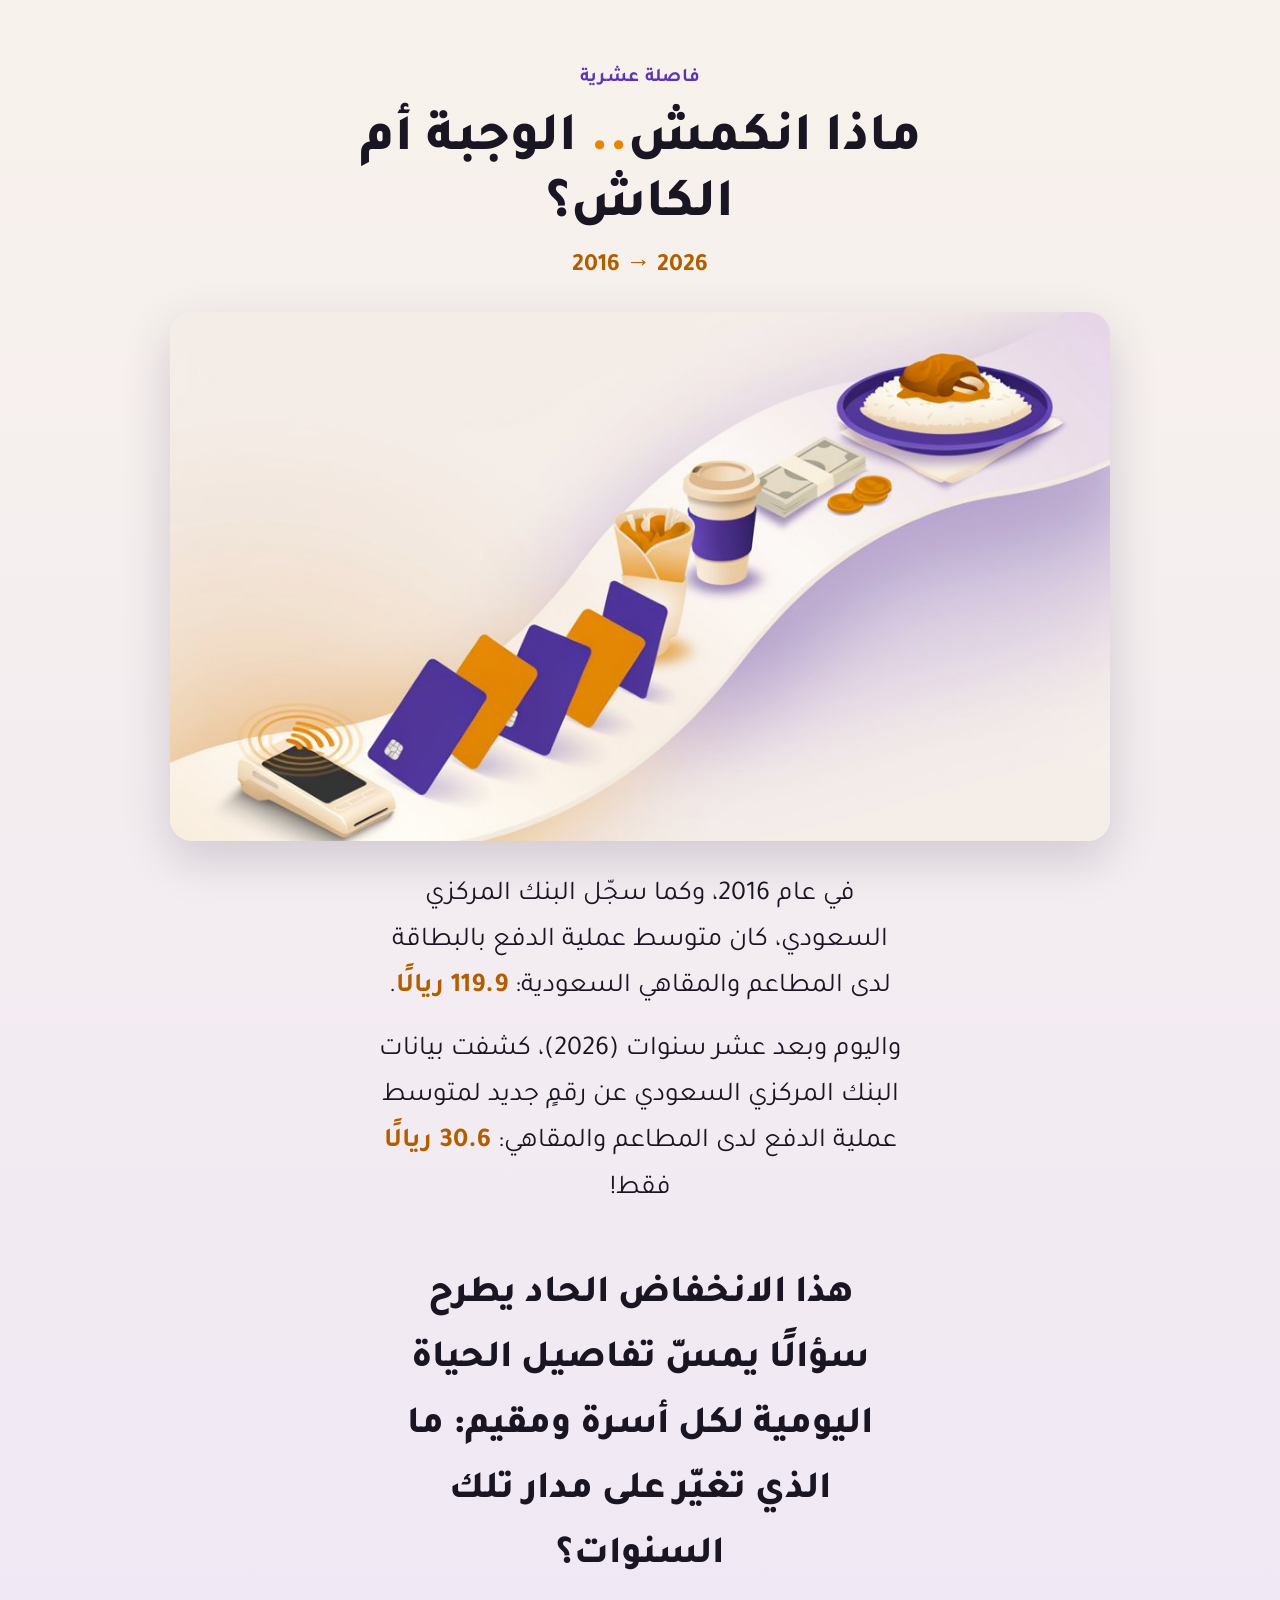
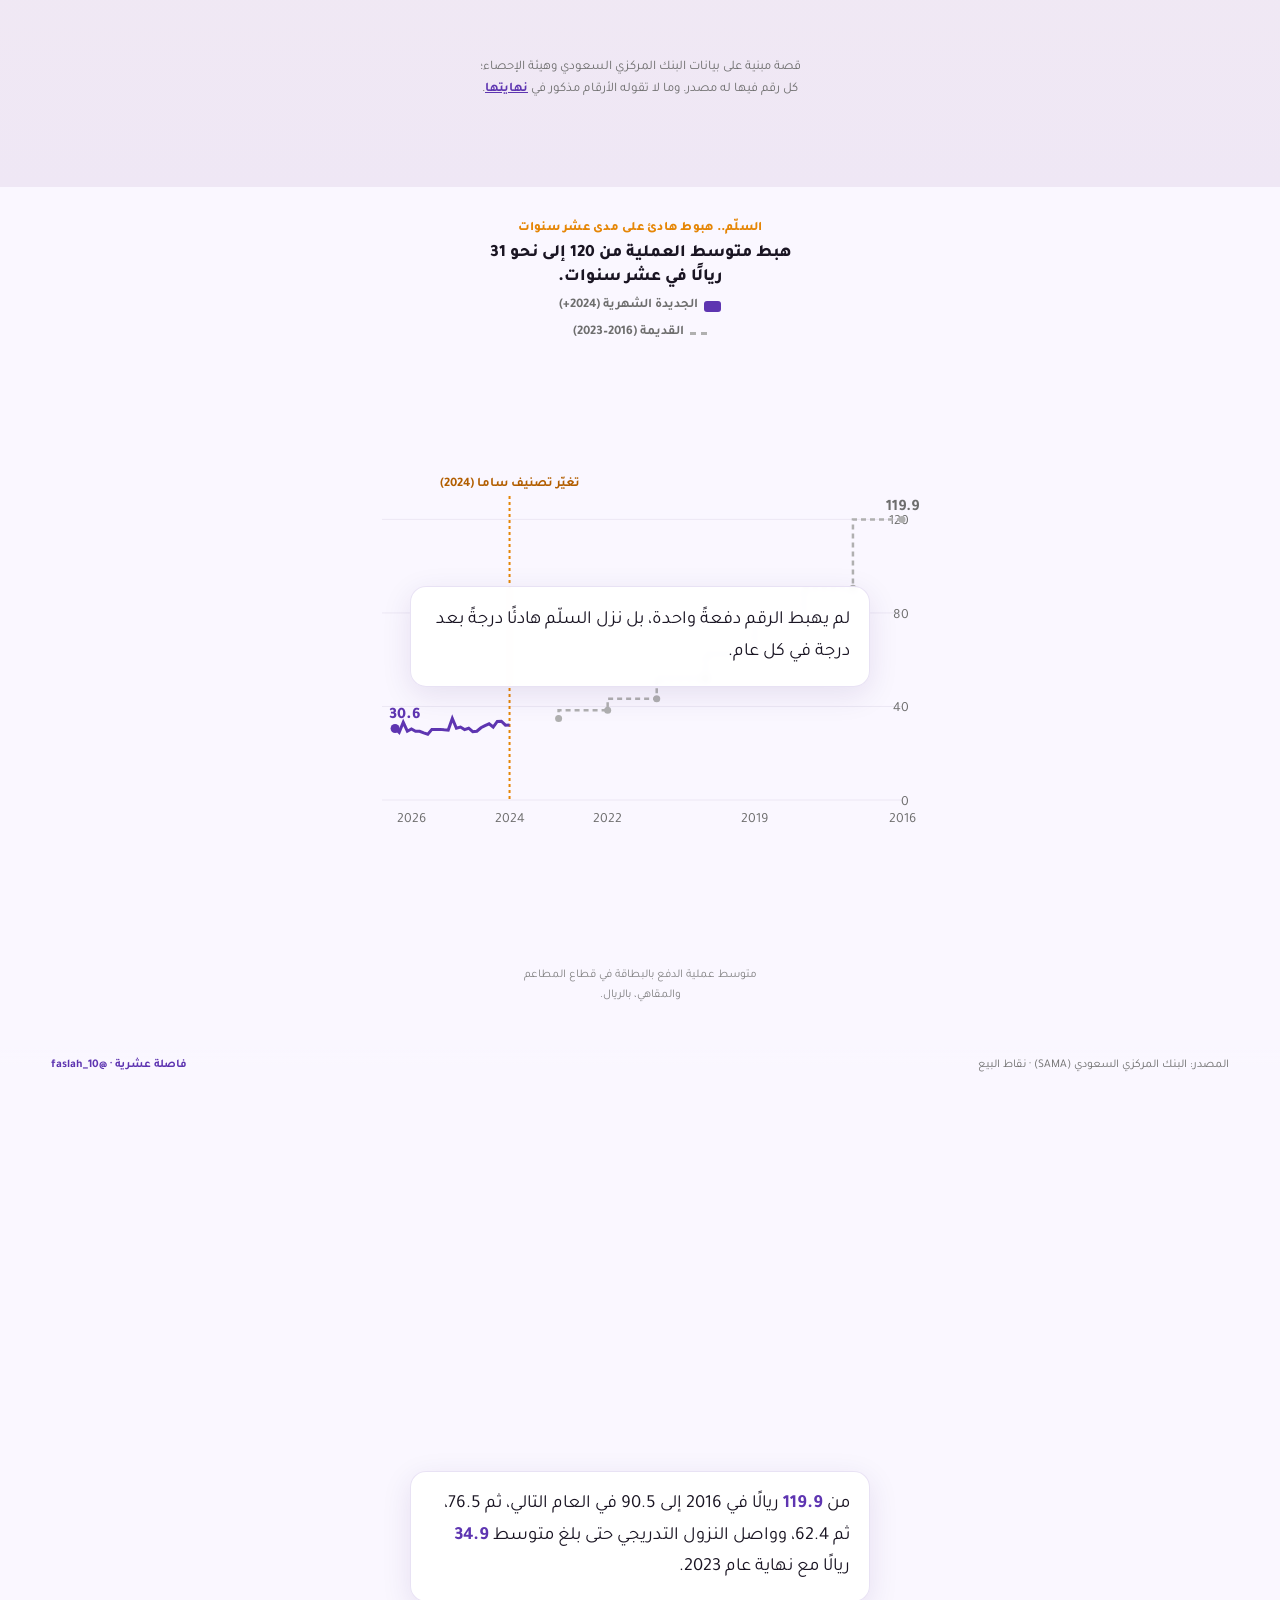
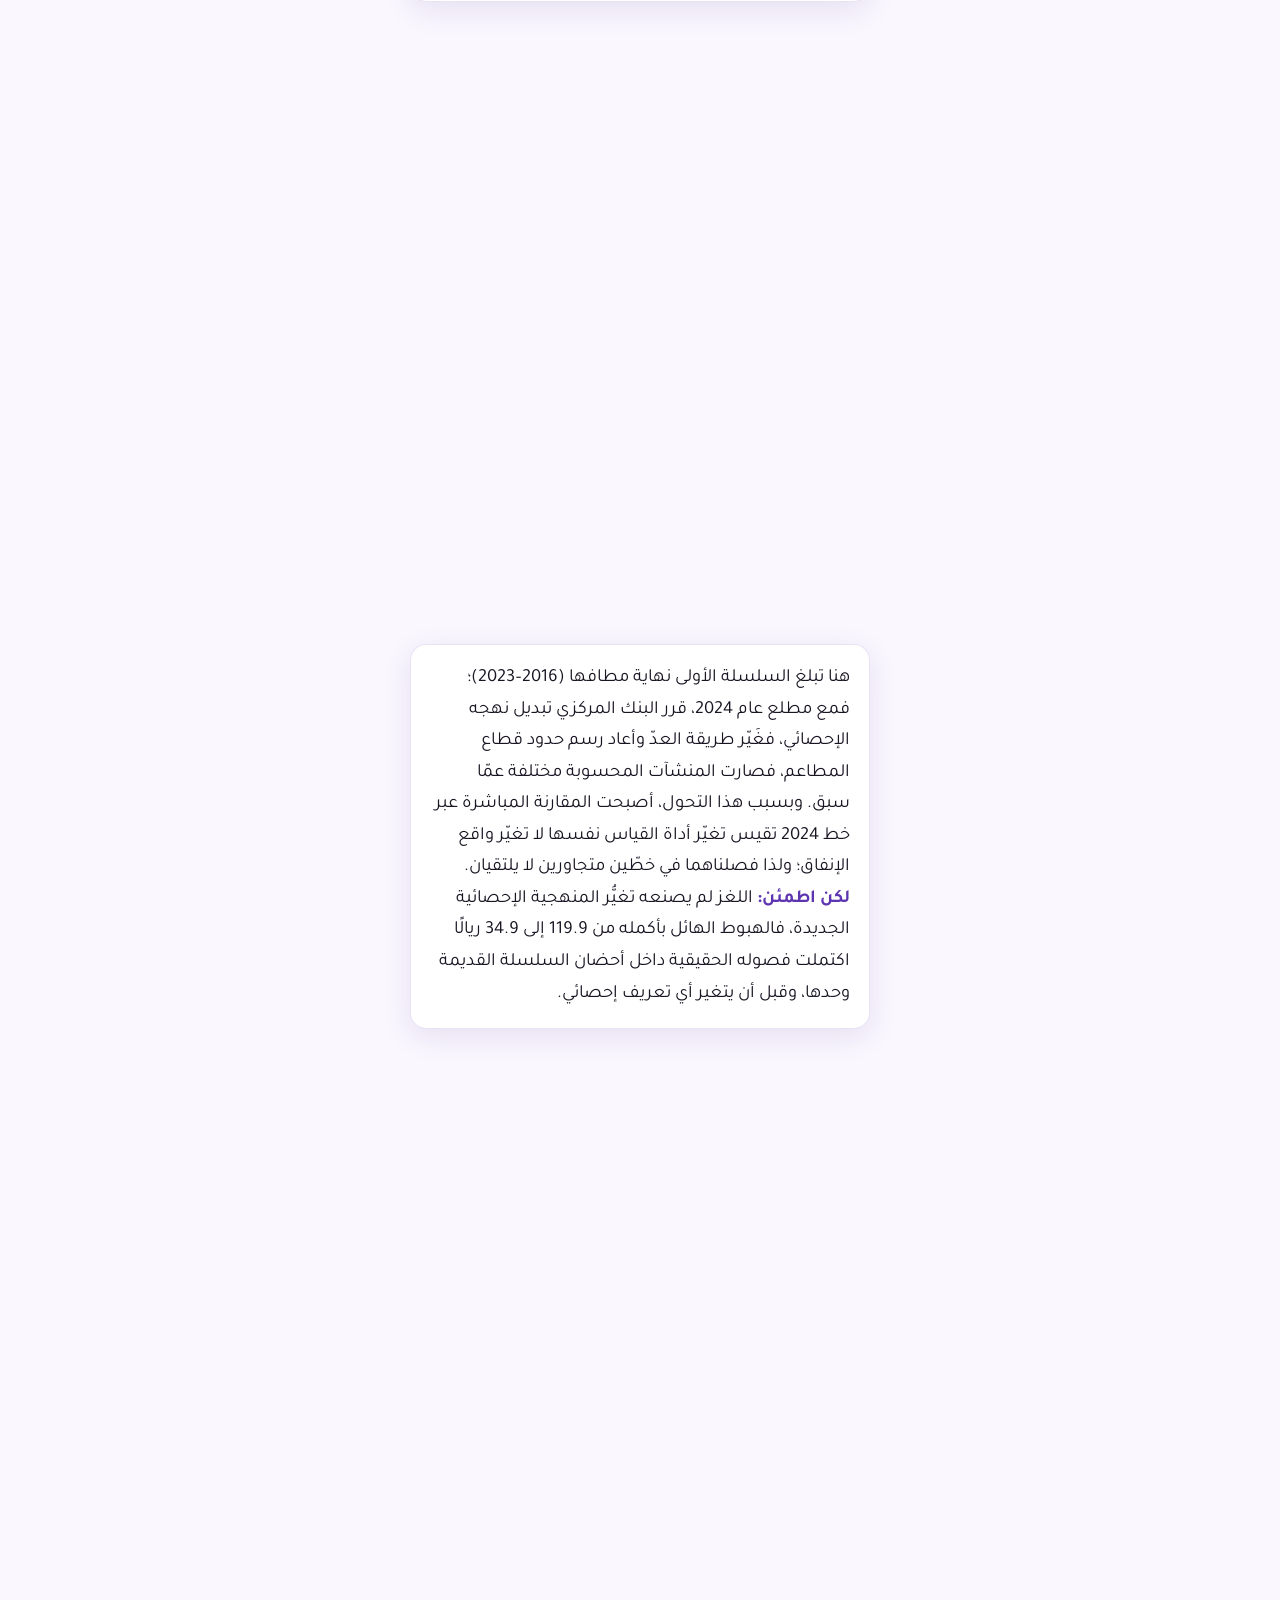
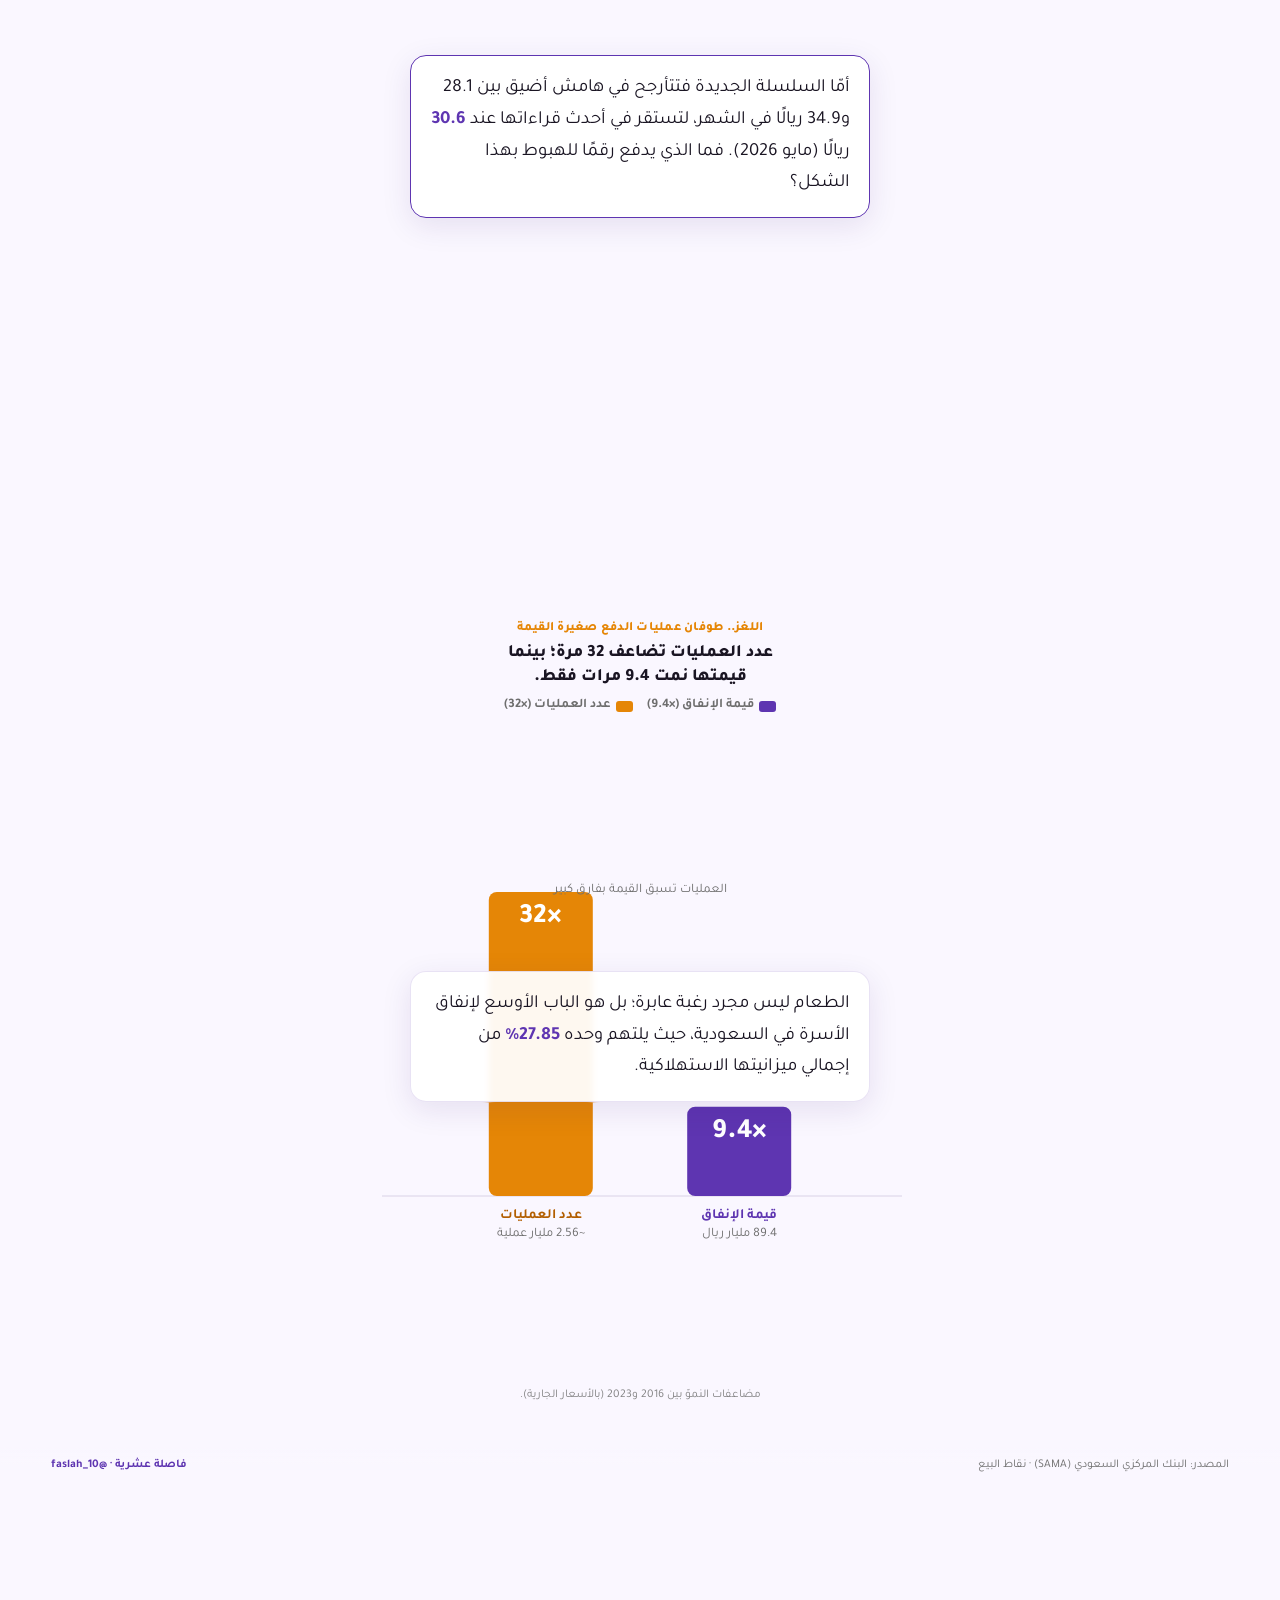
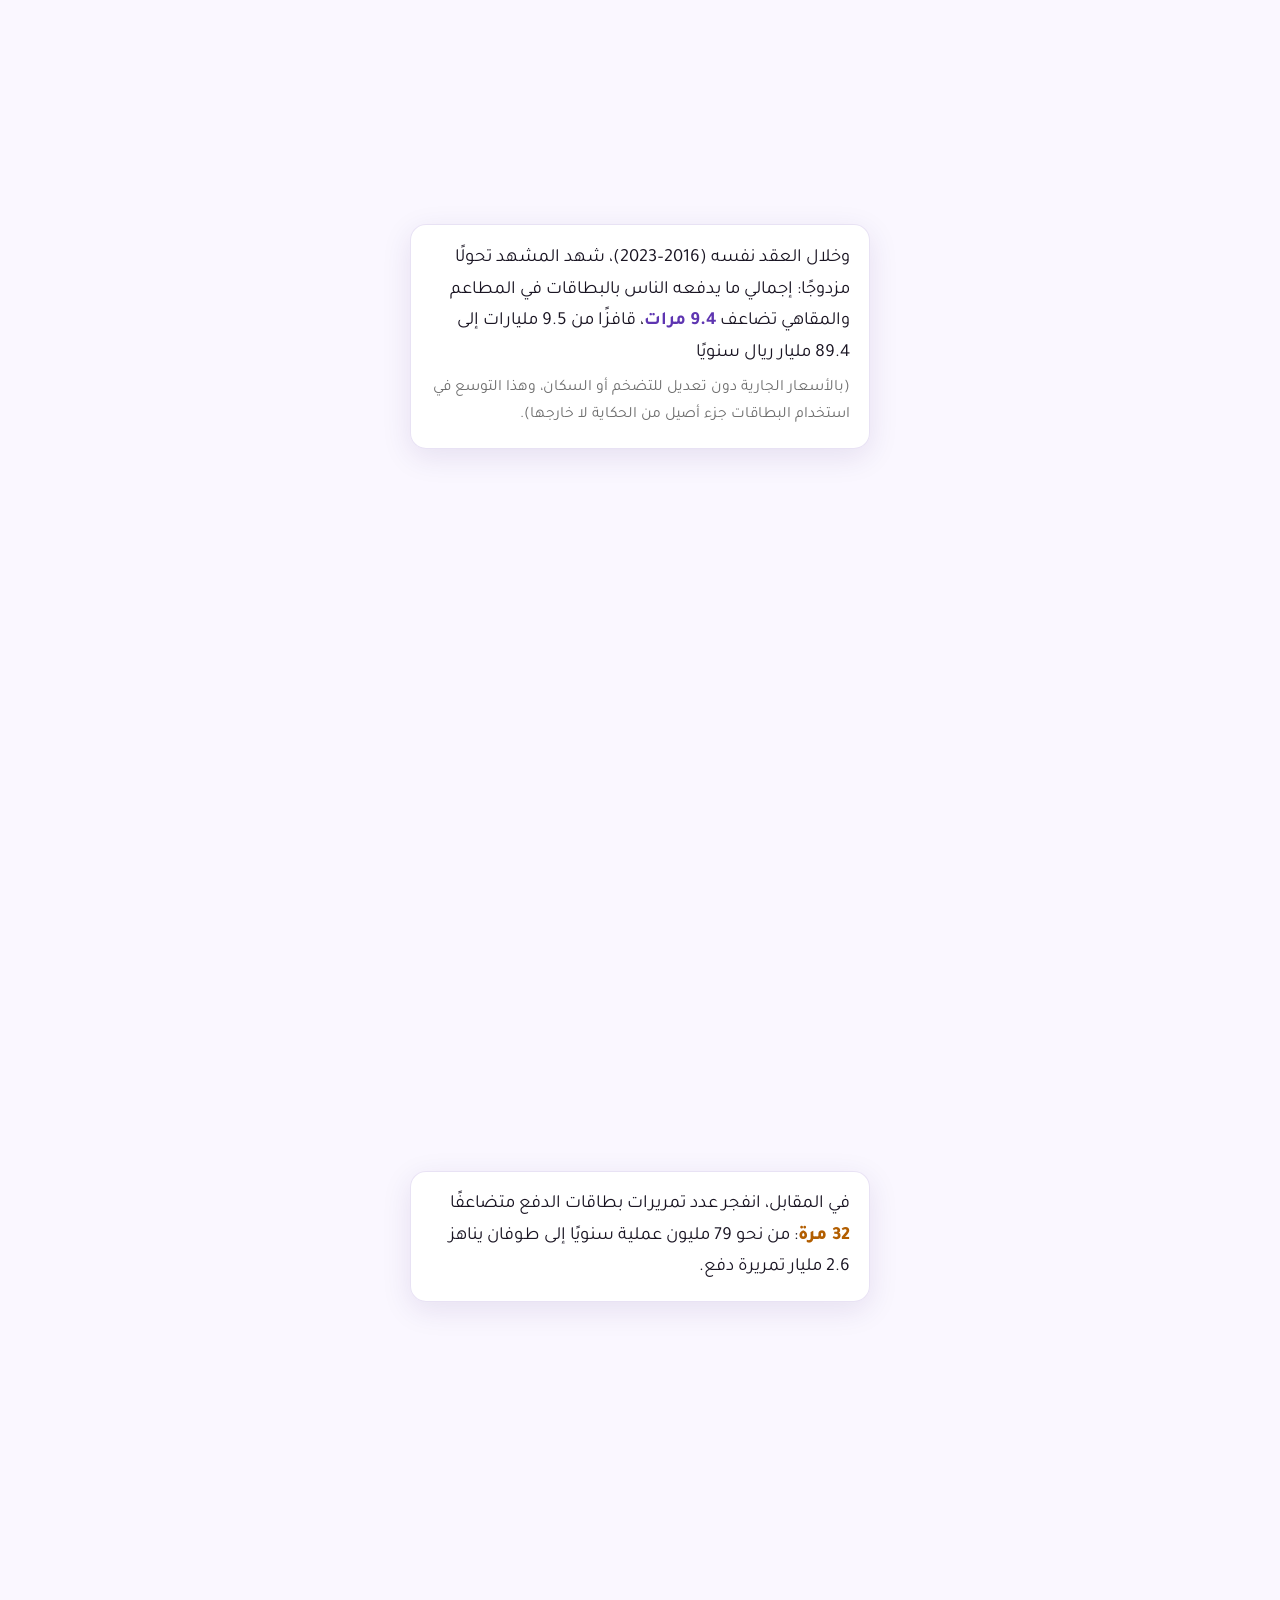
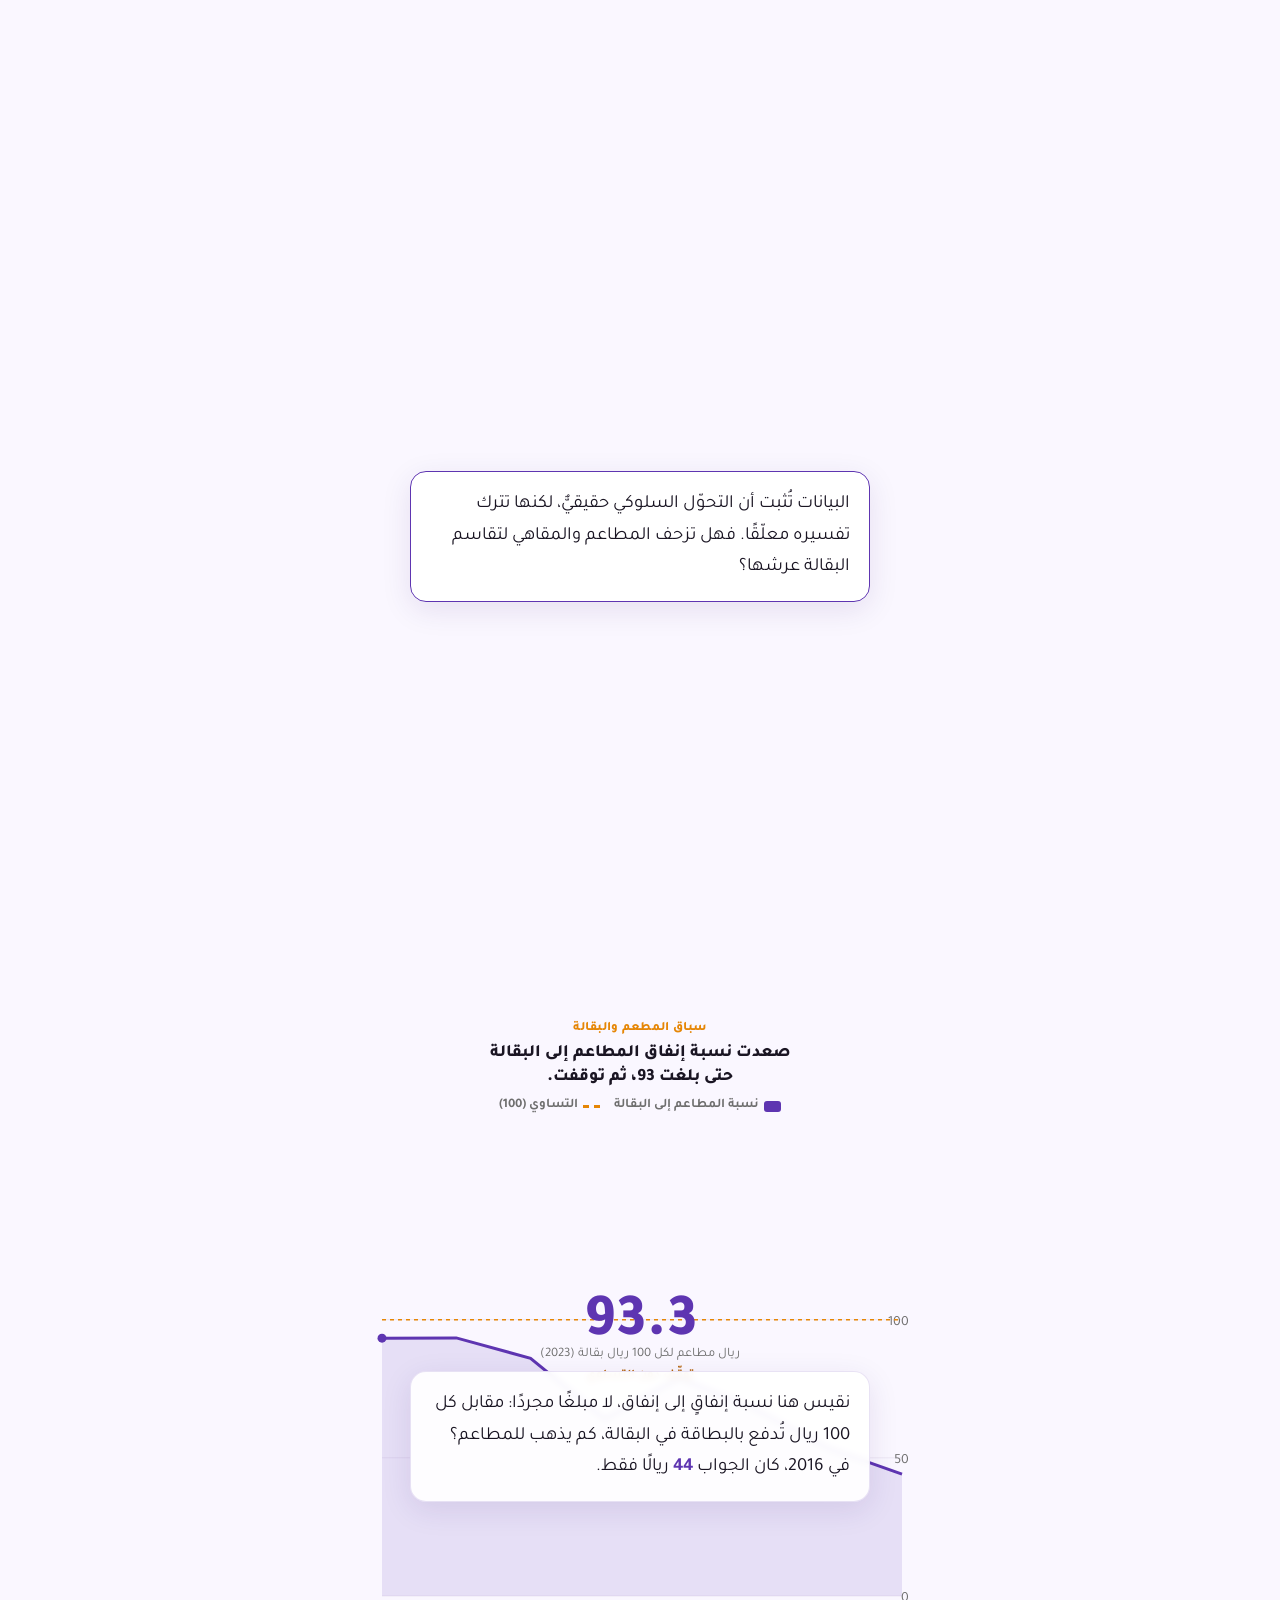
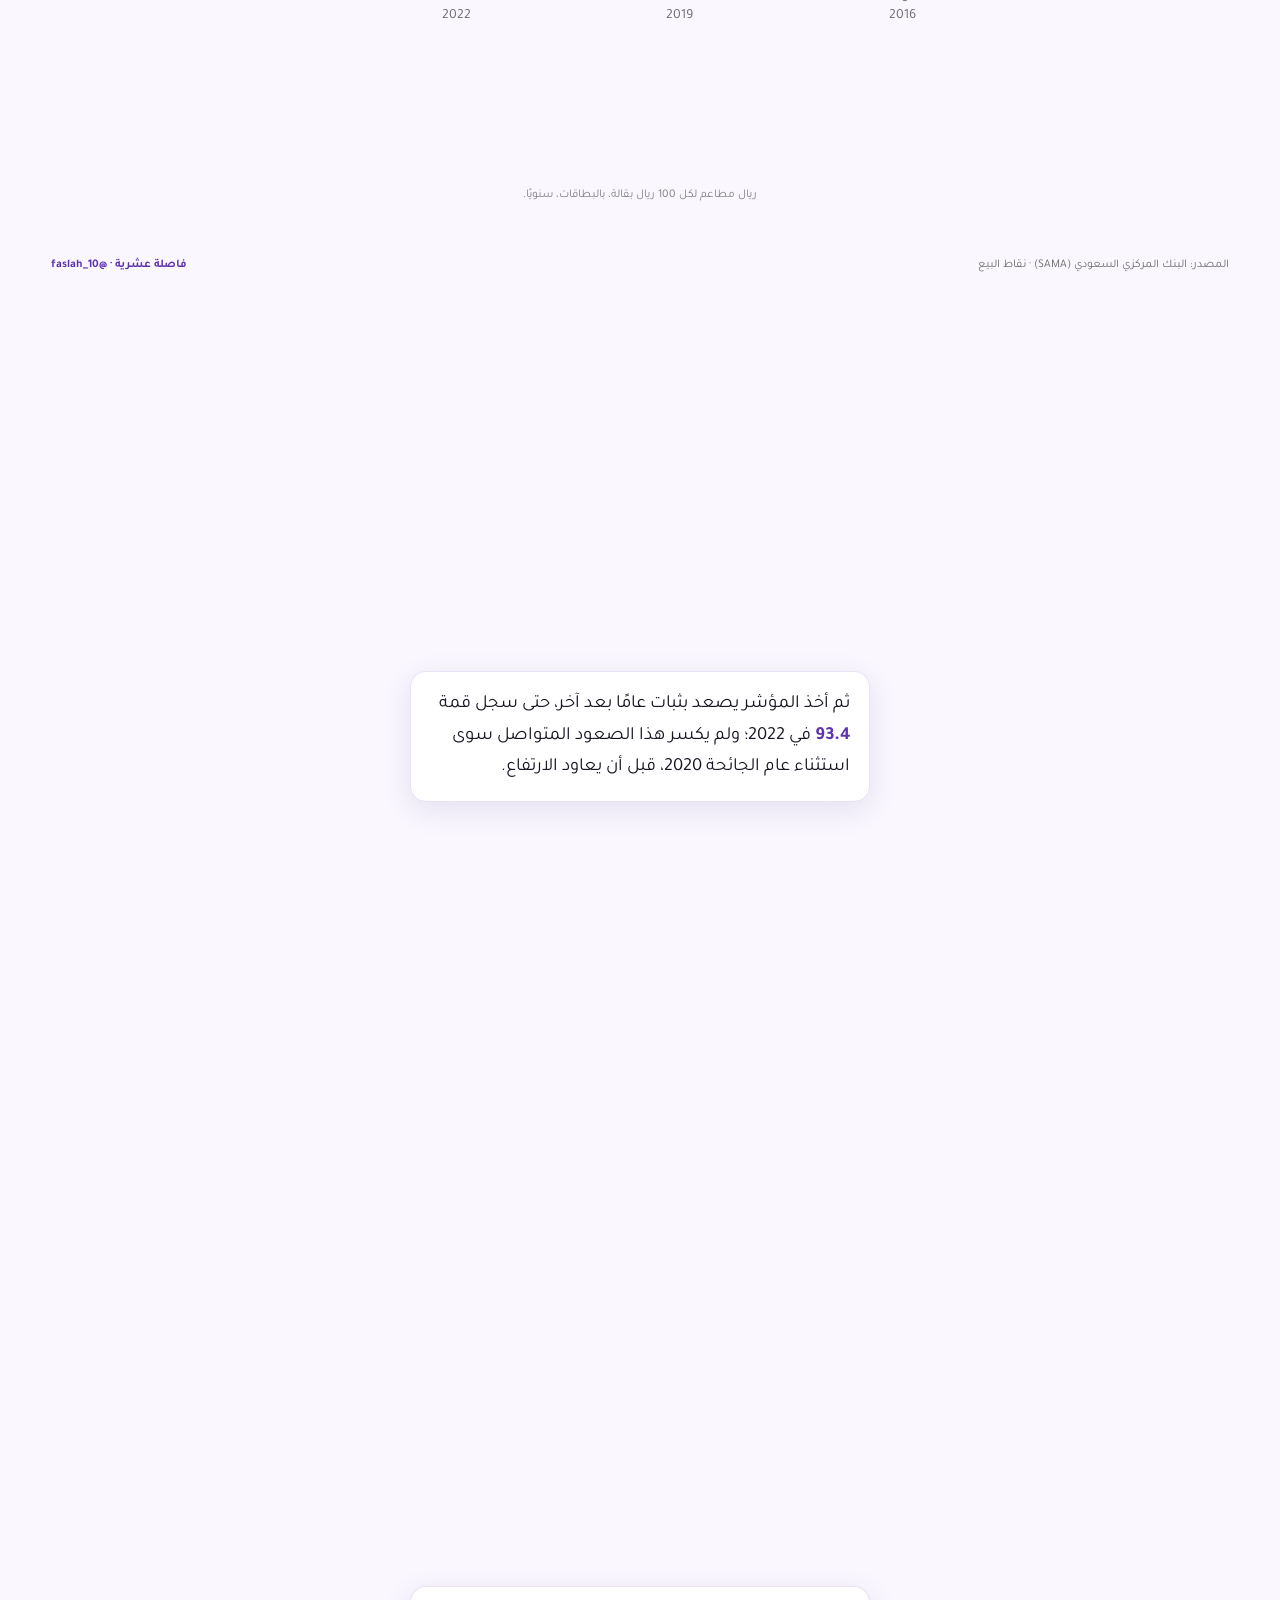
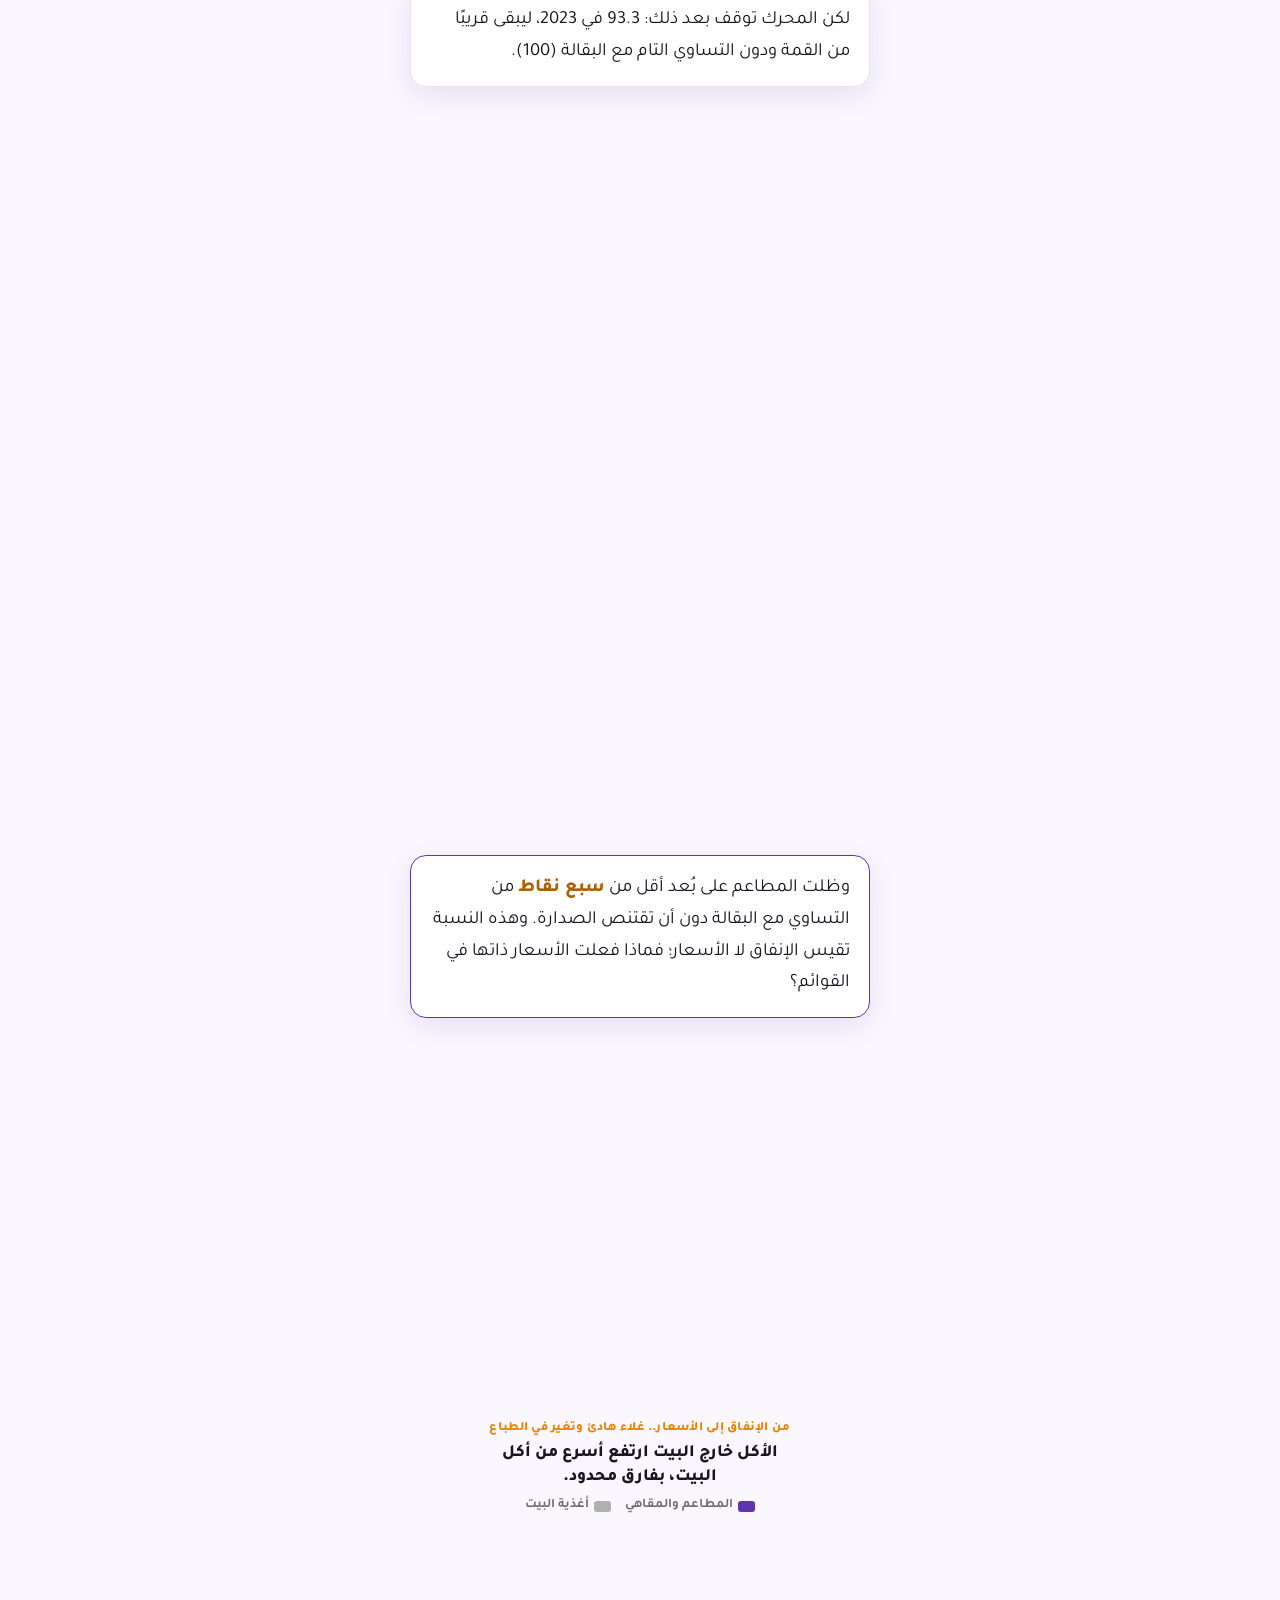
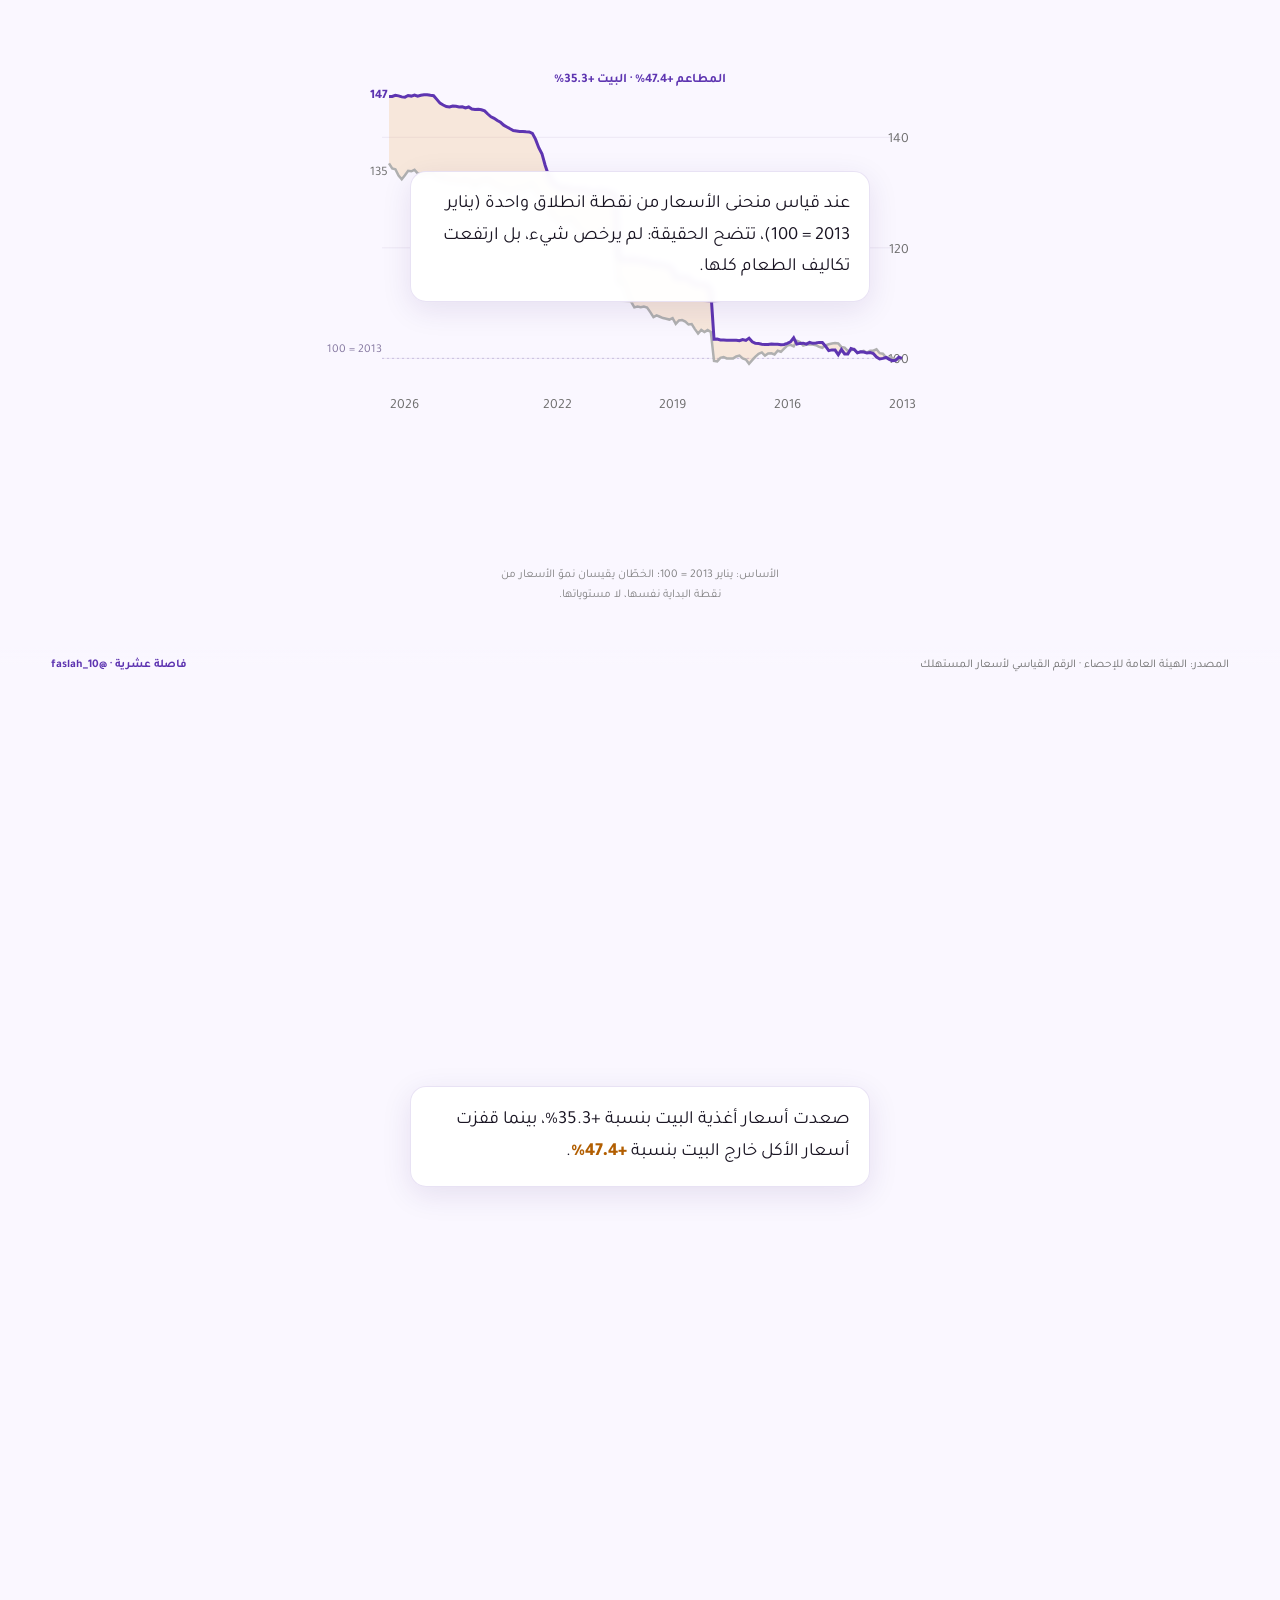
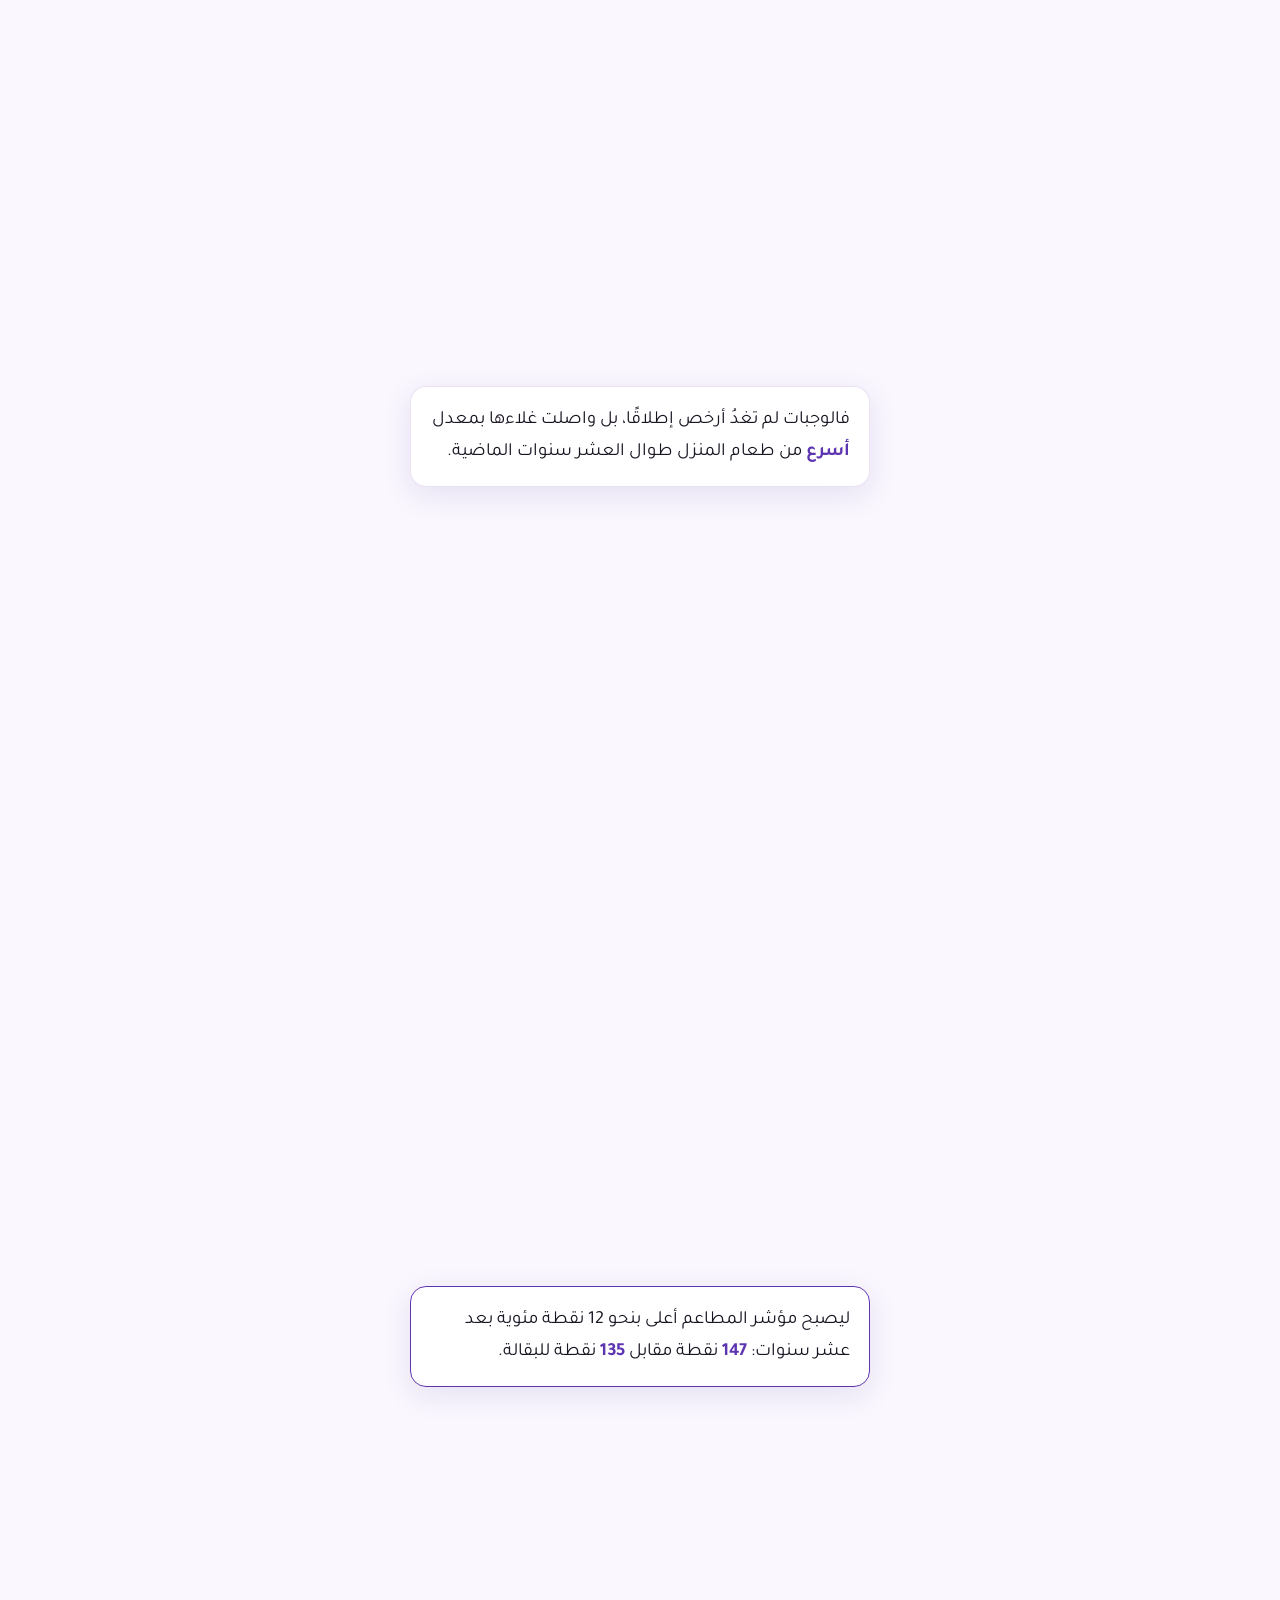
==== commit 0e595bb7: "Publish food/big-piece-001 · fix scene-template header overlap (pin kicker+title above cards) + neut" ====
--- a/food/index.html
+++ b/food/index.html
@@ -54,7 +54,7 @@
     <div class="steps">
       <div class="step" data-scene="1" data-step="0"><div class="card">لم يهبط الرقم دفعةً واحدة، بل نزل السلّم هادئًا درجةً بعد درجة في كل عام.</div></div>
       <div class="step" data-scene="1" data-step="1"><div class="card">من <b class="num">119.9</b> ريالًا في 2016 إلى <span class="num">90.5</span> في العام التالي، ثم <span class="num">76.5</span>، ثم <span class="num">62.4</span>، وواصل النزول التدريجي حتى بلغ متوسط <b class="num">34.9</b> ريالًا مع نهاية عام 2023.</div></div>
-      <div class="step" data-scene="1" data-step="2"><div class="card">هنا تبلغ السلسلة الأولى نهاية مطافها (2016–2023)؛ فمع مطلع عام 2024، قرر البنك المركزي تبديل نهجه الإحصائي، فغَيّر طريقة العدّ وأعاد رسم حدود قطاع المطاعم ليشمل منشآت لم تكن تُحسب سابقًا. وبسبب هذا التحول، أصبحت المقارنة المباشرة عبر خط 2024 تقيس تغيّر أداة القياس نفسها لا تغيّر واقع الإنفاق؛ ولذا فصلناهما في خطّين متجاورين لا يلتقيان. <b>لكن اطمئن:</b> اللغز لم يصنعه تغيُّر المنهجية الإحصائية الجديدة، فالهبوط الهائل بأكمله من <span class="num">119.9</span> إلى <span class="num">34.9</span> ريالًا اكتملت فصوله الحقيقية داخل أحضان السلسلة القديمة وحدها، وقبل أن يتغير أي تعريف إحصائي.</div></div>
+      <div class="step" data-scene="1" data-step="2"><div class="card">هنا تبلغ السلسلة الأولى نهاية مطافها (2016–2023)؛ فمع مطلع عام 2024، قرر البنك المركزي تبديل نهجه الإحصائي، فغَيّر طريقة العدّ وأعاد رسم حدود قطاع المطاعم، فصارت المنشآت المحسوبة مختلفة عمّا سبق. وبسبب هذا التحول، أصبحت المقارنة المباشرة عبر خط 2024 تقيس تغيّر أداة القياس نفسها لا تغيّر واقع الإنفاق؛ ولذا فصلناهما في خطّين متجاورين لا يلتقيان. <b>لكن اطمئن:</b> اللغز لم يصنعه تغيُّر المنهجية الإحصائية الجديدة، فالهبوط الهائل بأكمله من <span class="num">119.9</span> إلى <span class="num">34.9</span> ريالًا اكتملت فصوله الحقيقية داخل أحضان السلسلة القديمة وحدها، وقبل أن يتغير أي تعريف إحصائي.</div></div>
       <div class="step" data-scene="1" data-step="3"><div class="card">أمّا السلسلة الجديدة فتتأرجح في هامش أضيق بين <span class="num">28.1</span> و<span class="num">34.9</span> ريالًا في الشهر، لتستقر في أحدث قراءاتها عند <b class="num">30.6</b> ريالًا (مايو 2026). فما الذي يدفع رقمًا للهبوط بهذا الشكل؟</div></div>
     </div>
   </section>
--- a/food/css/style.css
+++ b/food/css/style.css
@@ -76,9 +76,11 @@
 .scene { position: relative; }
 .graphic {
   position: sticky; top: 0; height: 100vh; display: flex; flex-direction: column;
-  align-items: center; justify-content: center; z-index: 1; padding: 7vh 3vw 9vh;
-}
-.graphic svg { width: min(96vw, 620px); height: auto; max-height: 62vh; overflow: visible; min-height: 240px; }
+  align-items: center; justify-content: flex-start; z-index: 1; padding: 3.5vh 3vw 9vh;
+}
+/* header (kicker + takeaway title + legend) pins to the top; the chart takes the middle via
+   margin-block:auto so the scrolling card never occludes the conclusion title. */
+.graphic svg { width: min(96vw, 620px); height: auto; max-height: 52vh; overflow: visible; min-height: 240px; margin-block: auto; }
 .graphic svg:empty { background: linear-gradient(100deg,#efe9f8 30%,#f6f2fc 50%,#efe9f8 70%);
   background-size: 200% 100%; animation: sk 1.2s linear infinite; border-radius: 14px; min-height: 300px; }
 @keyframes sk { to { background-position: -200% 0 } }
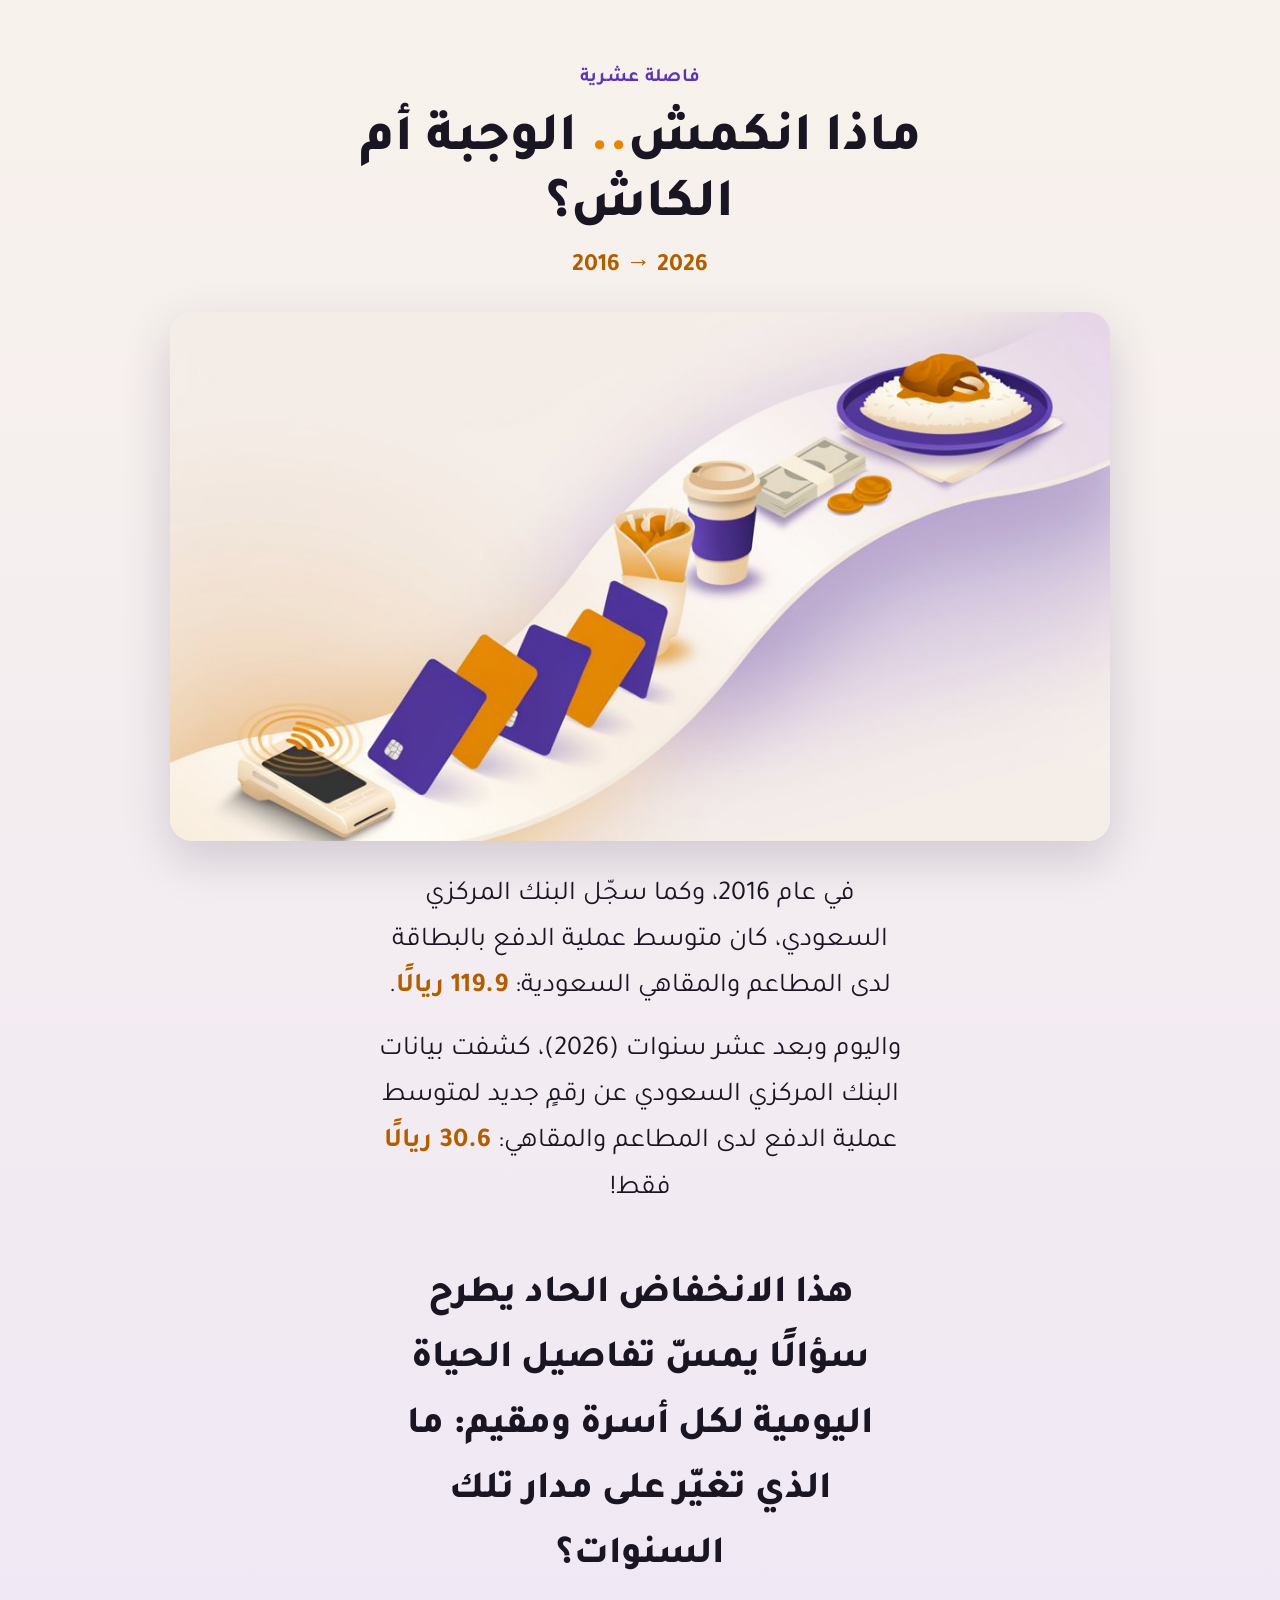
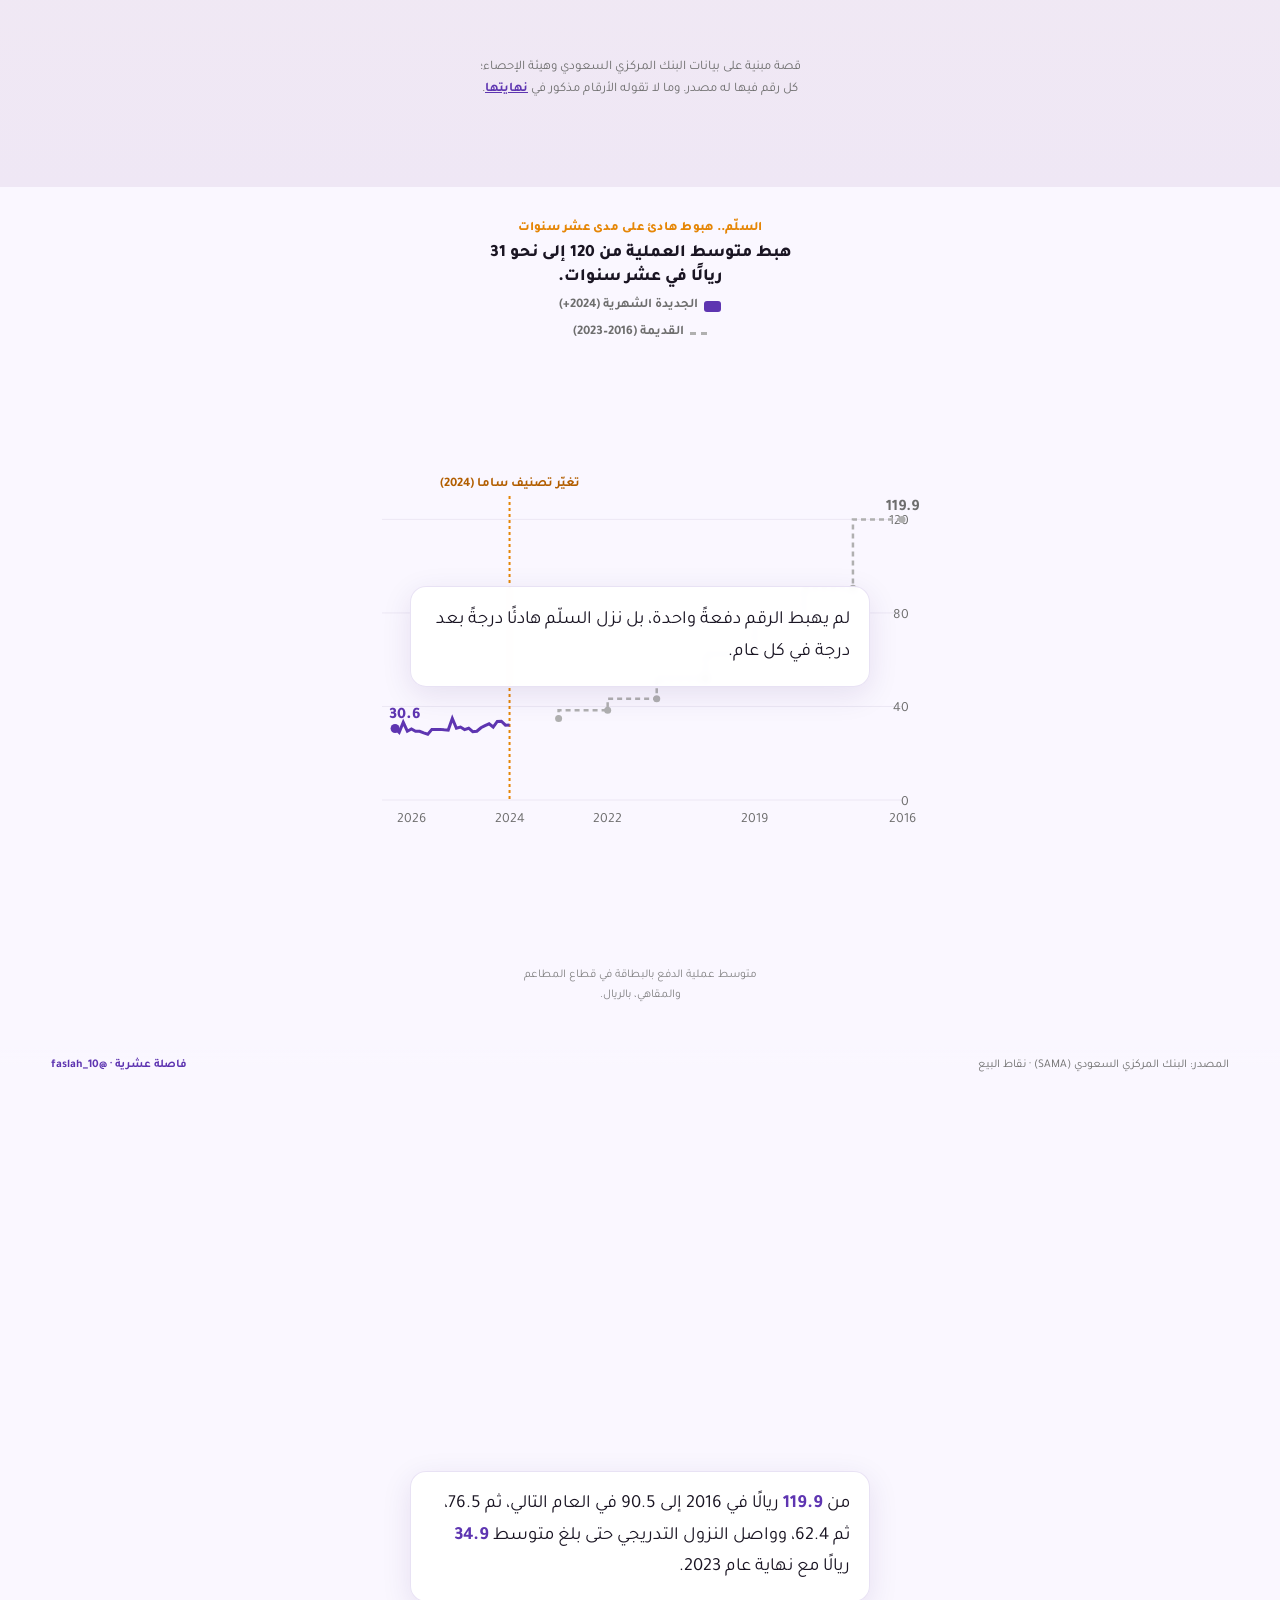
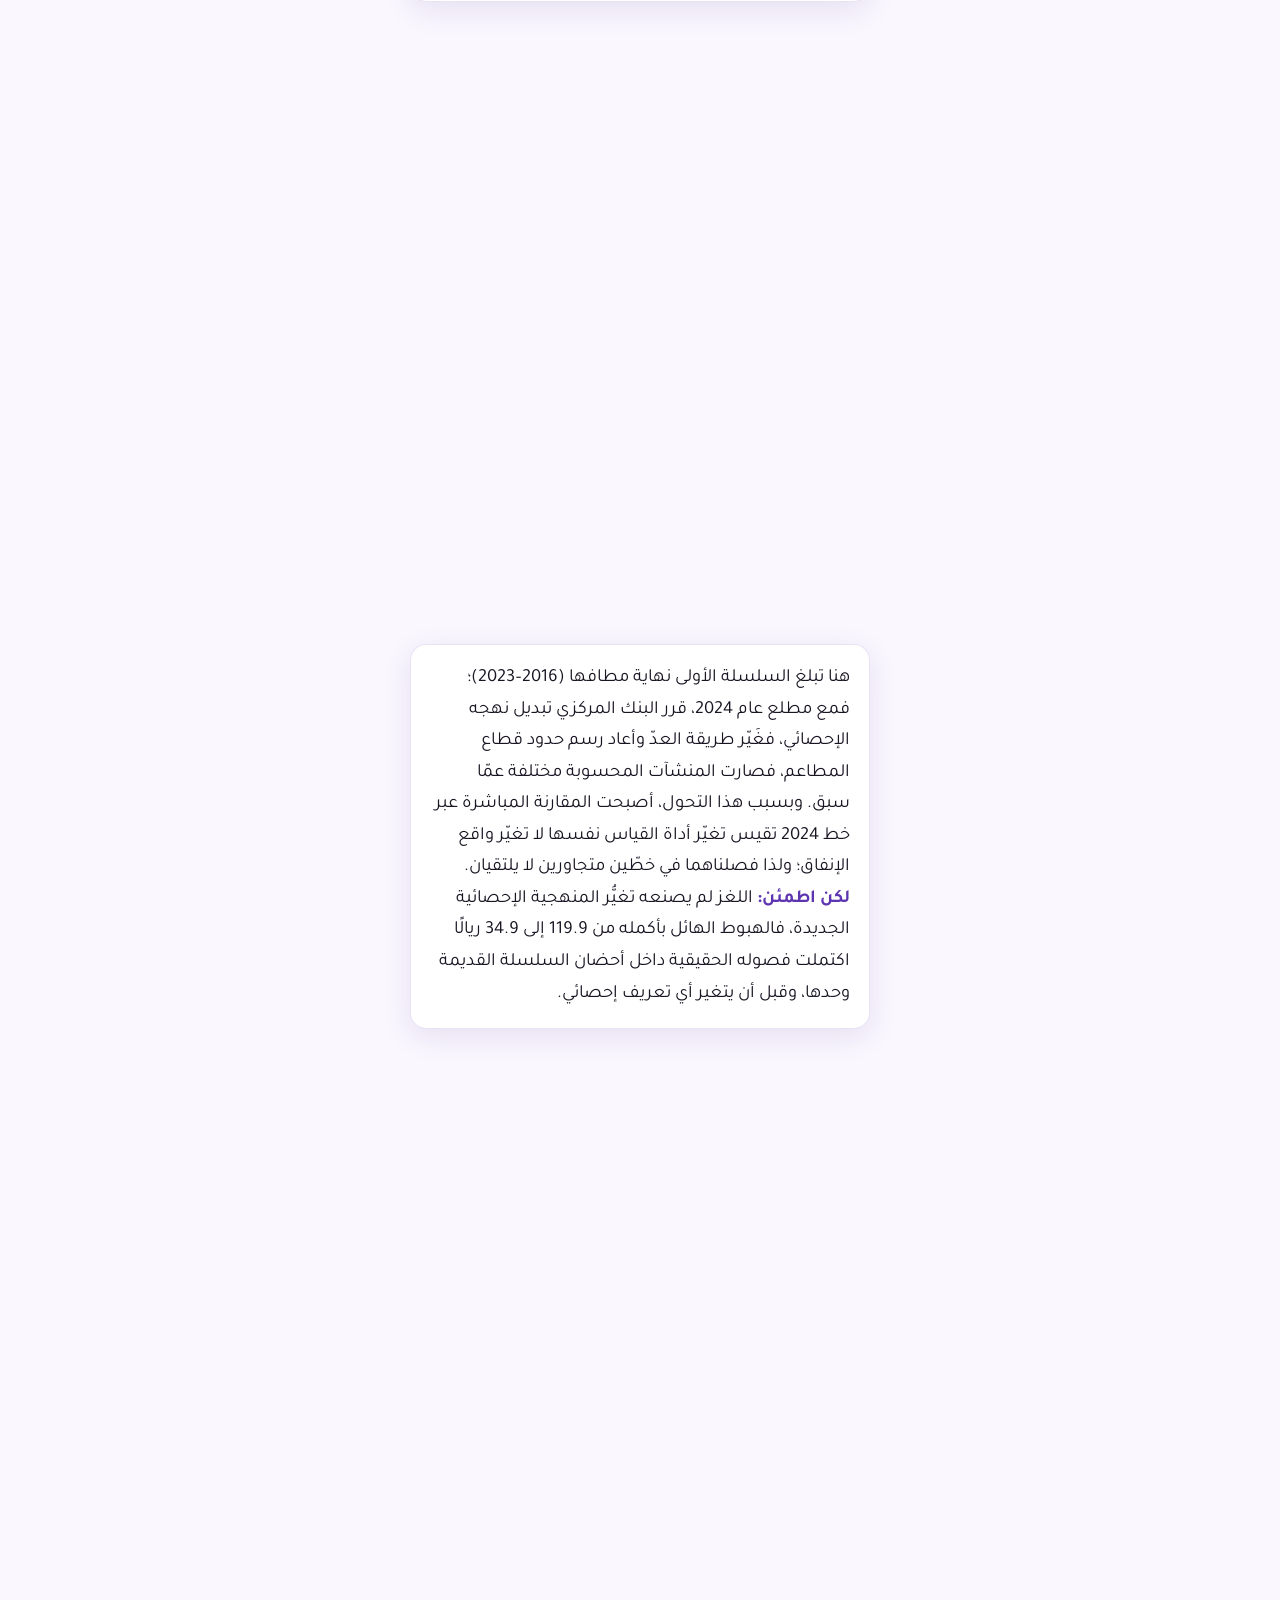
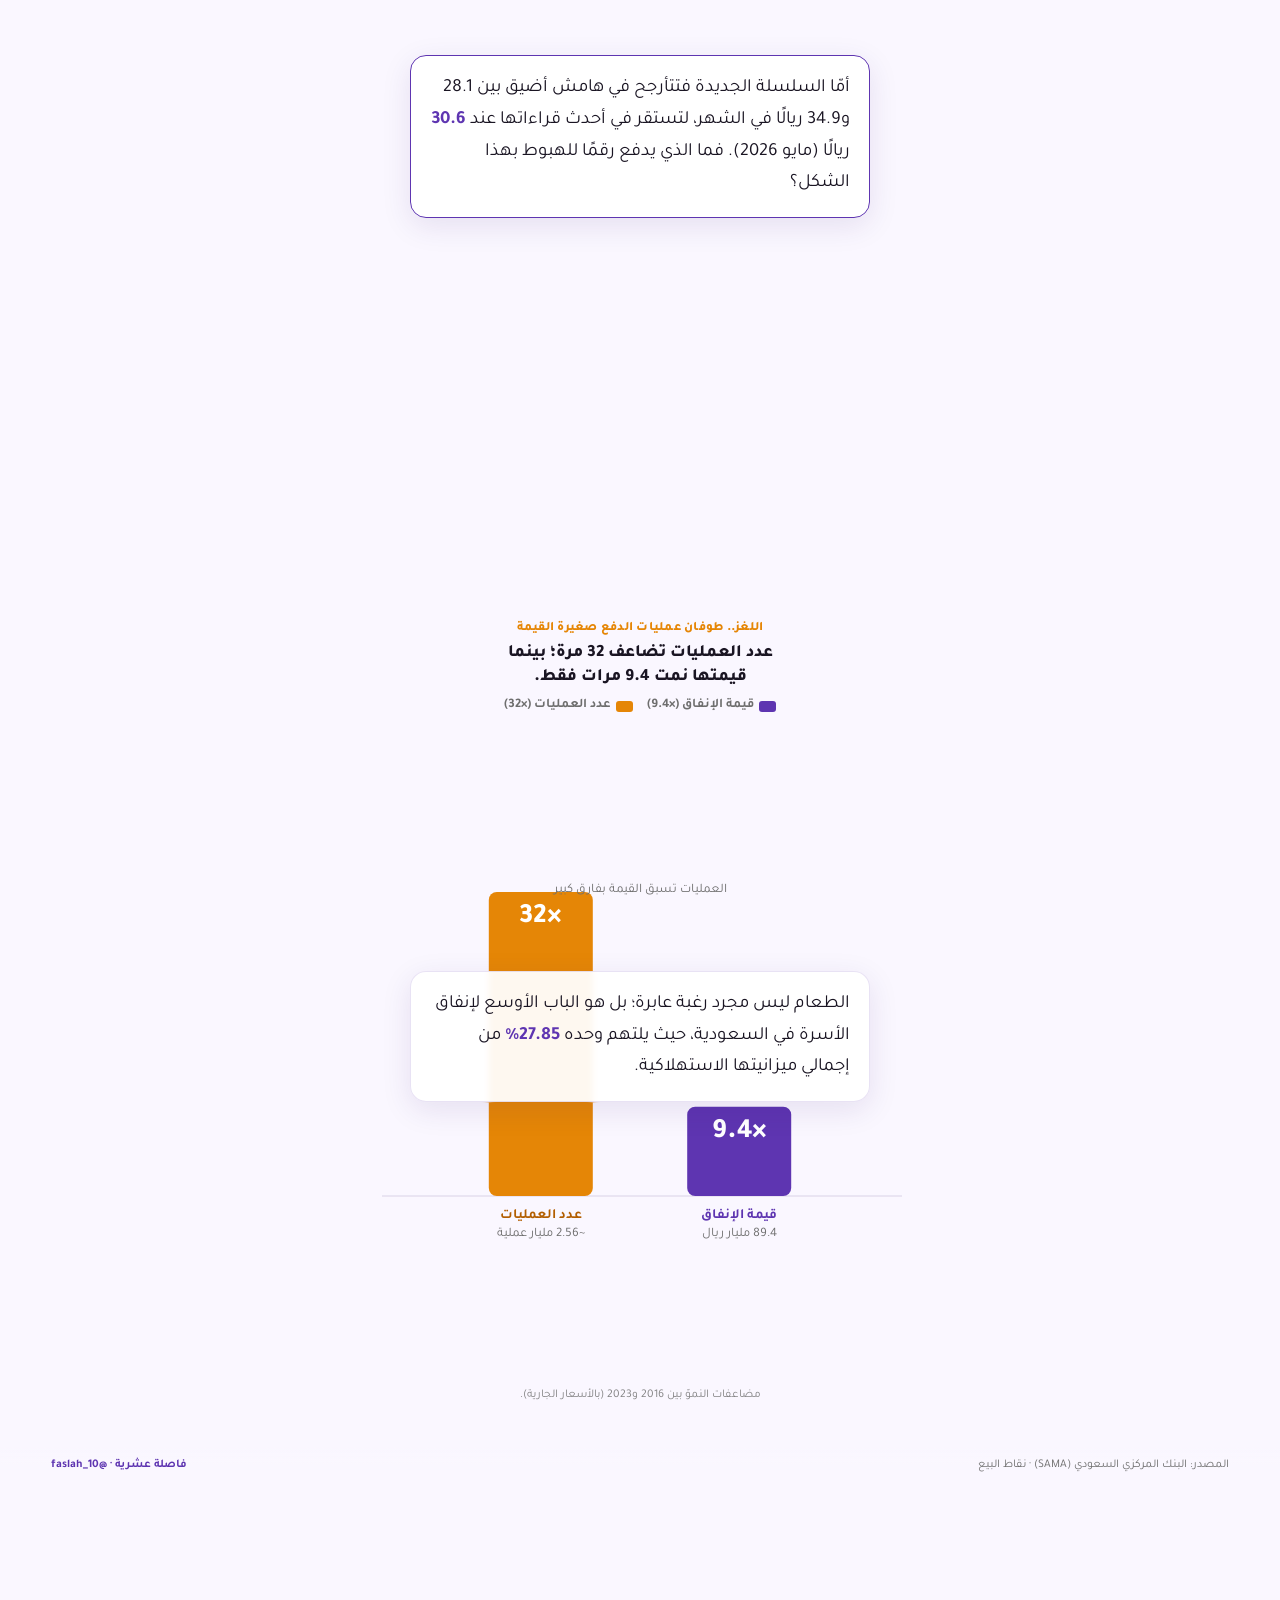
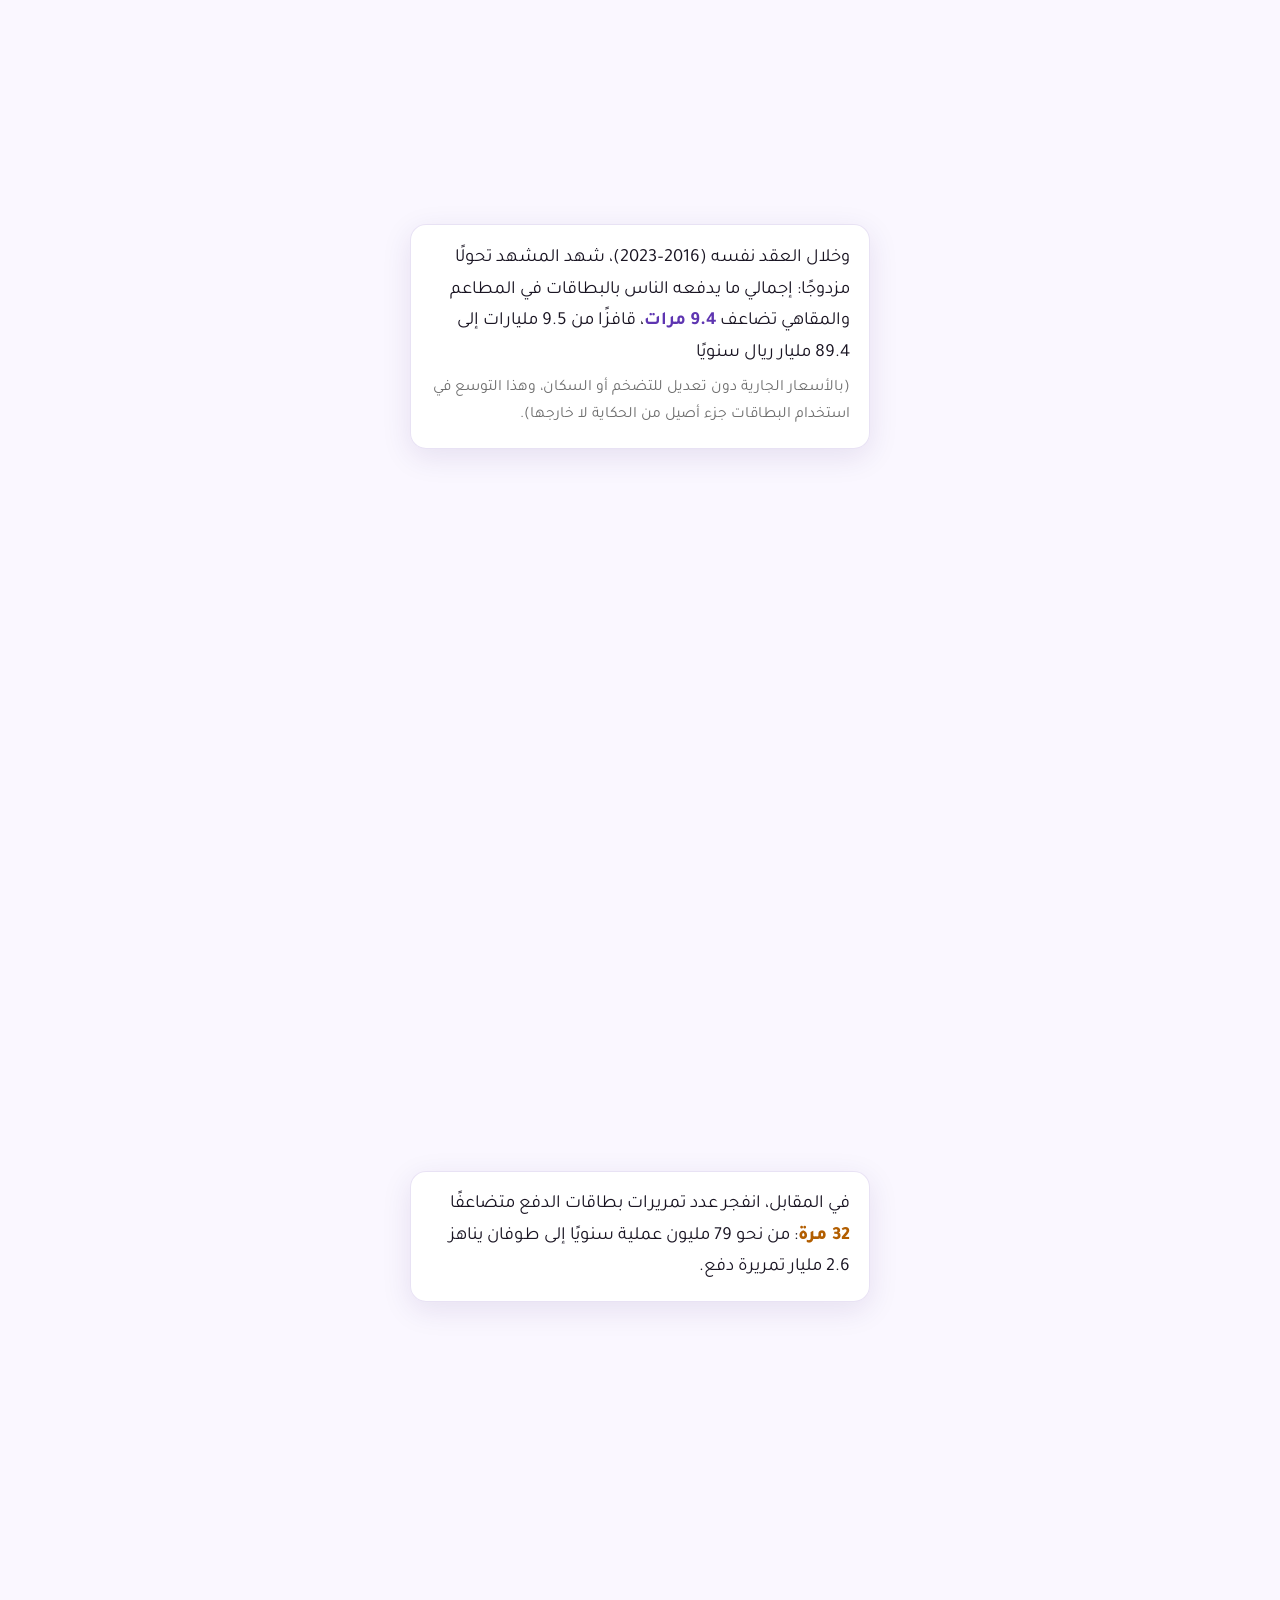
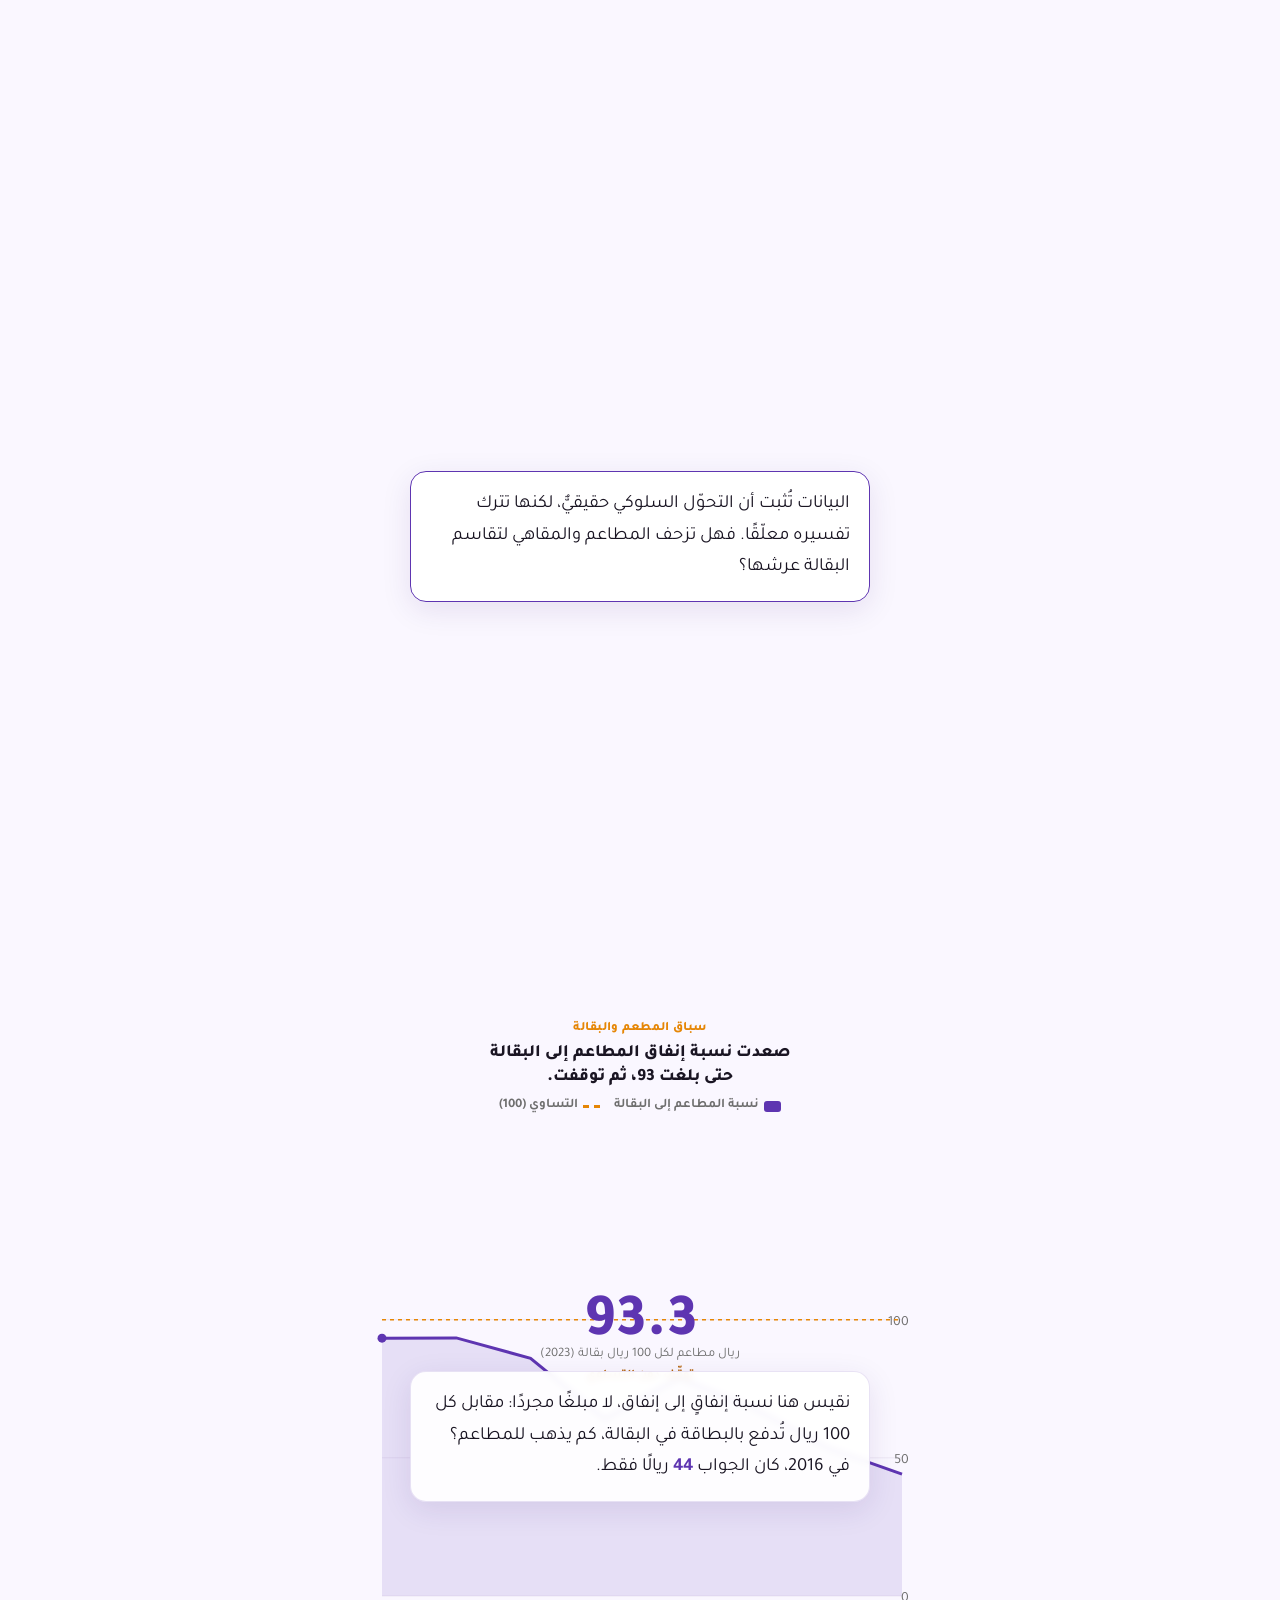
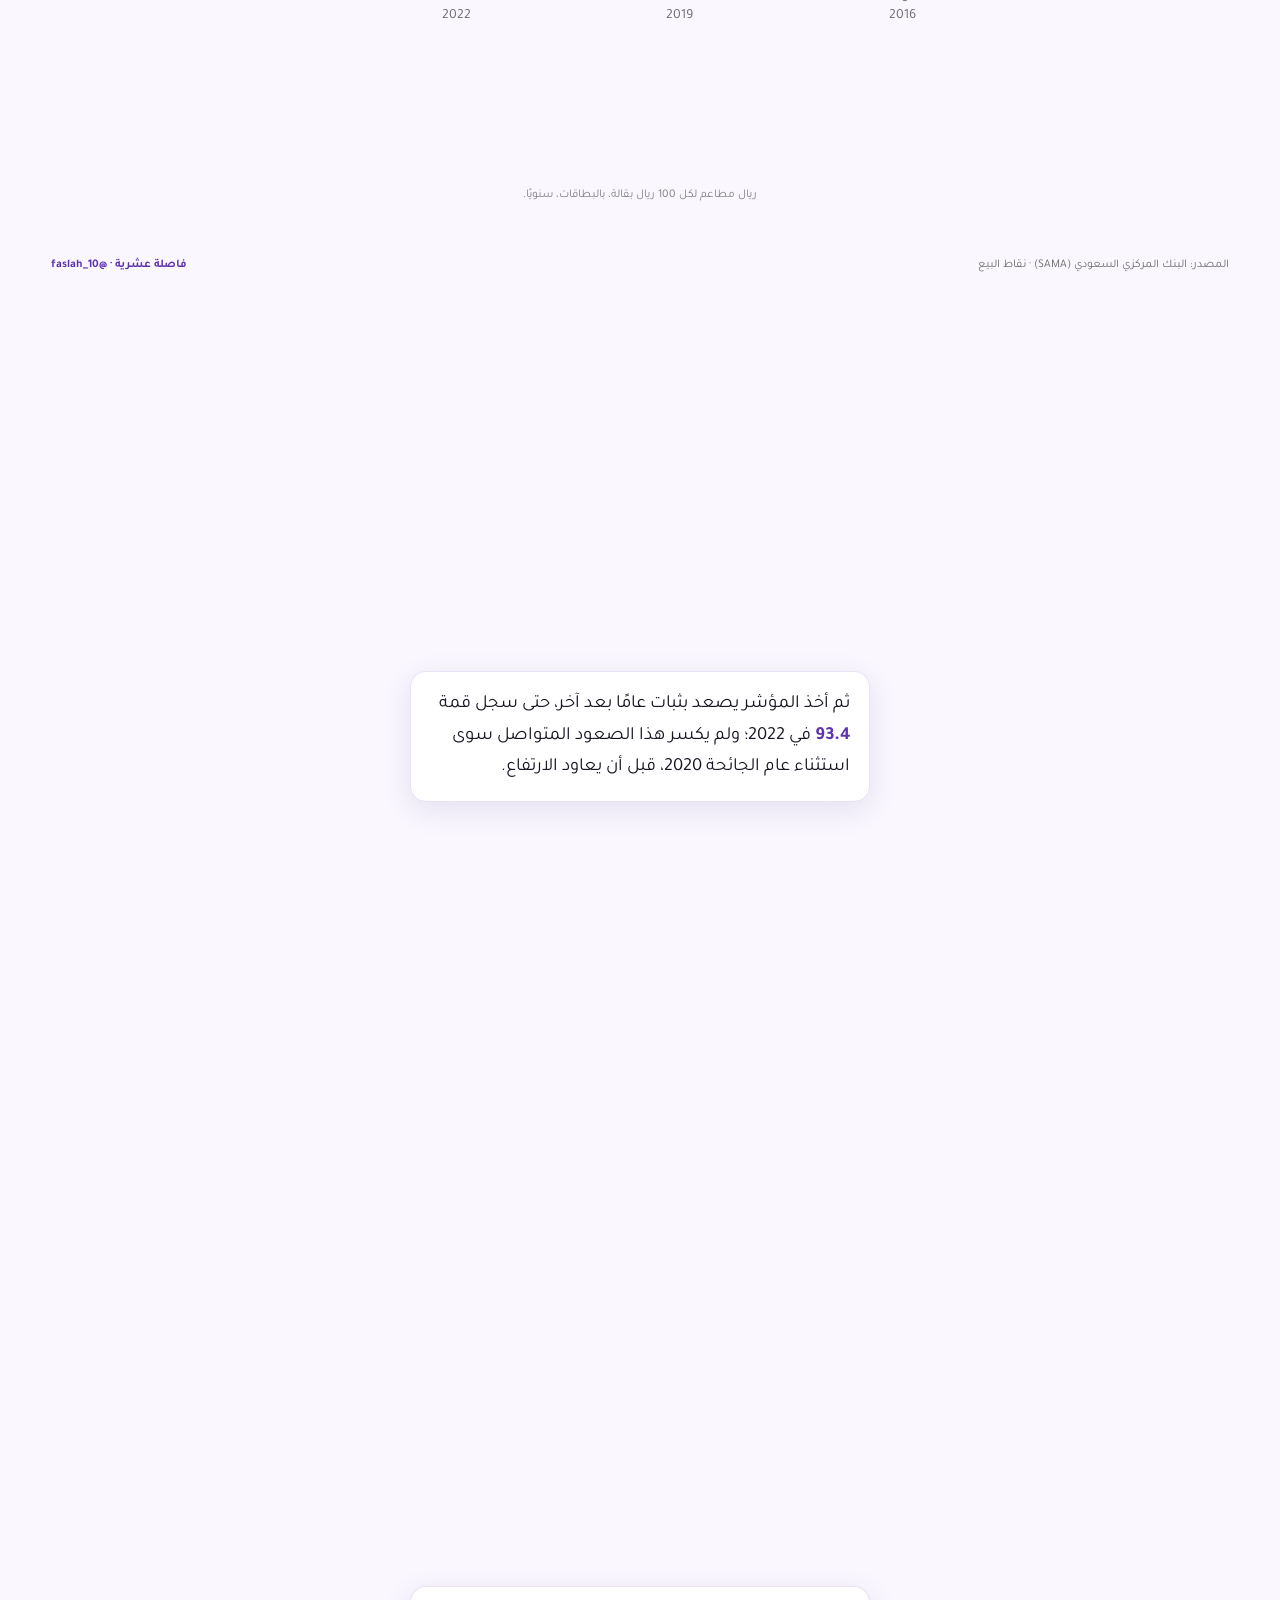
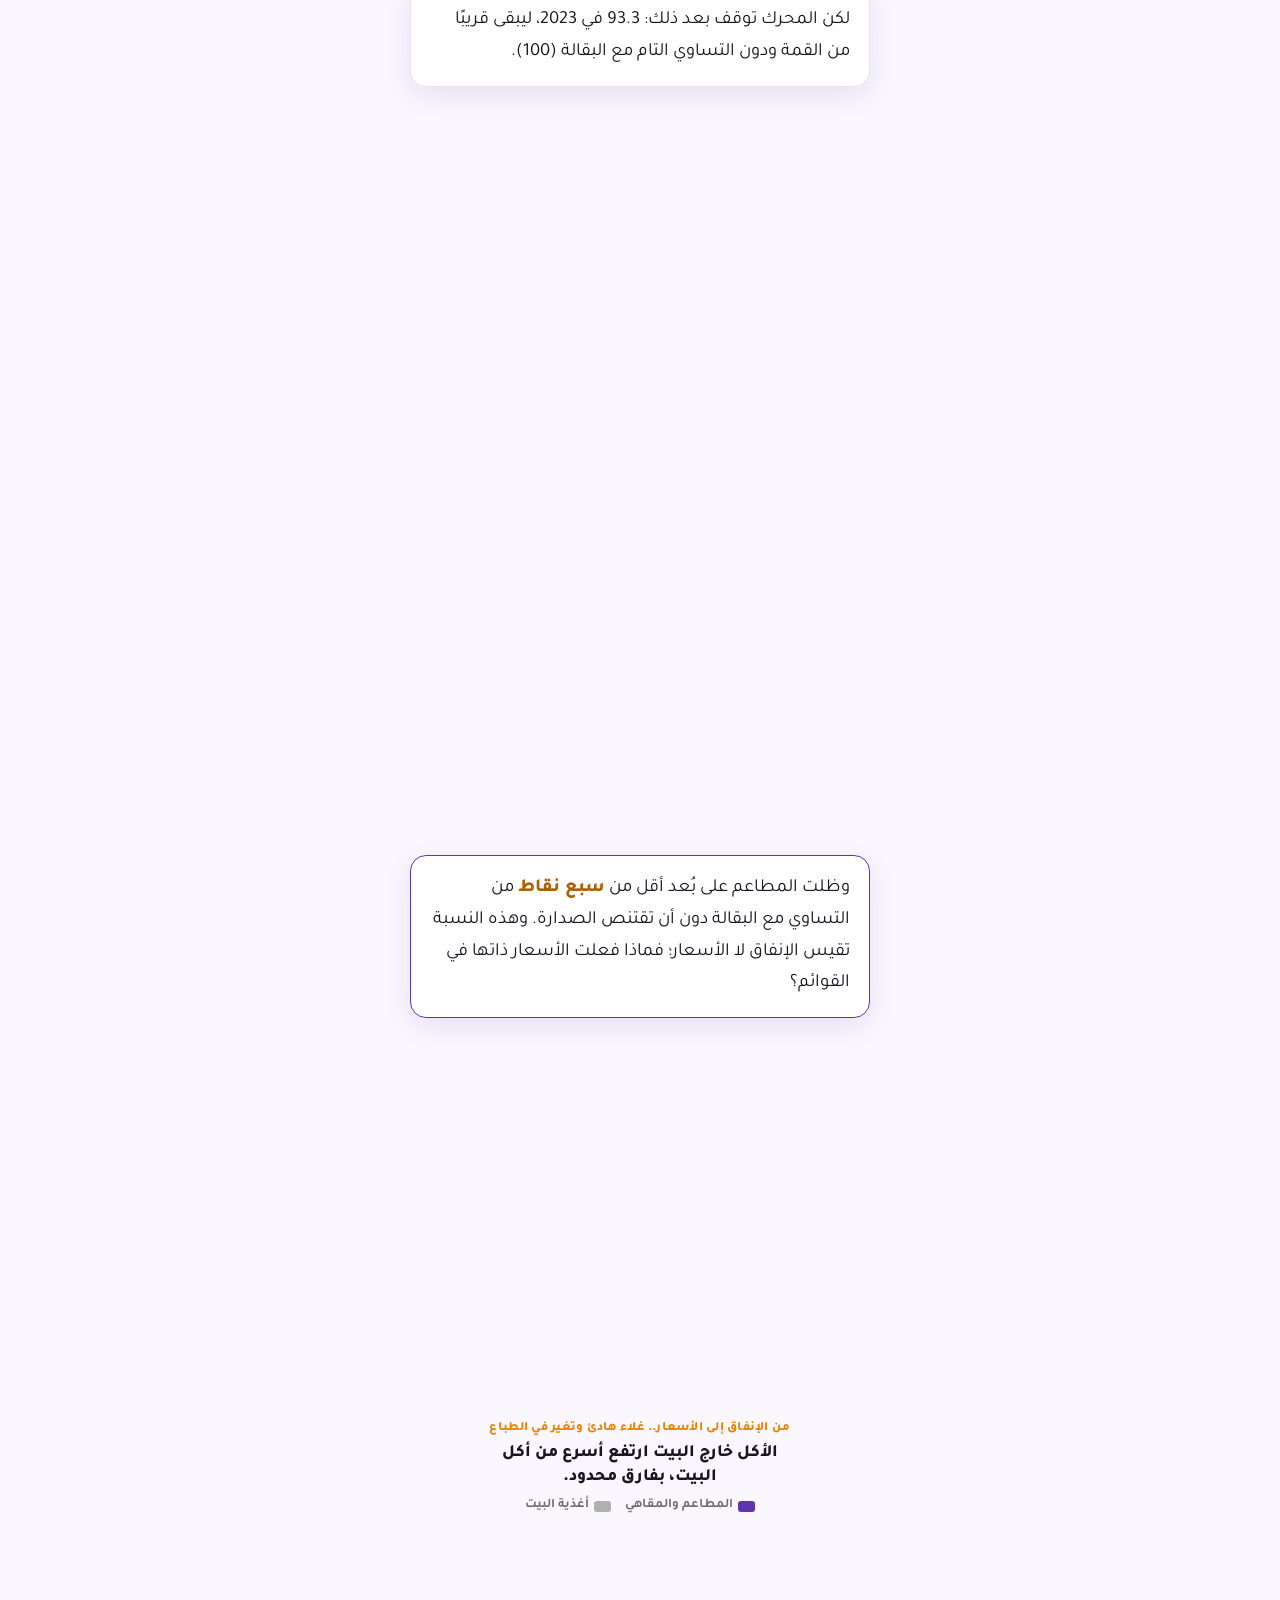
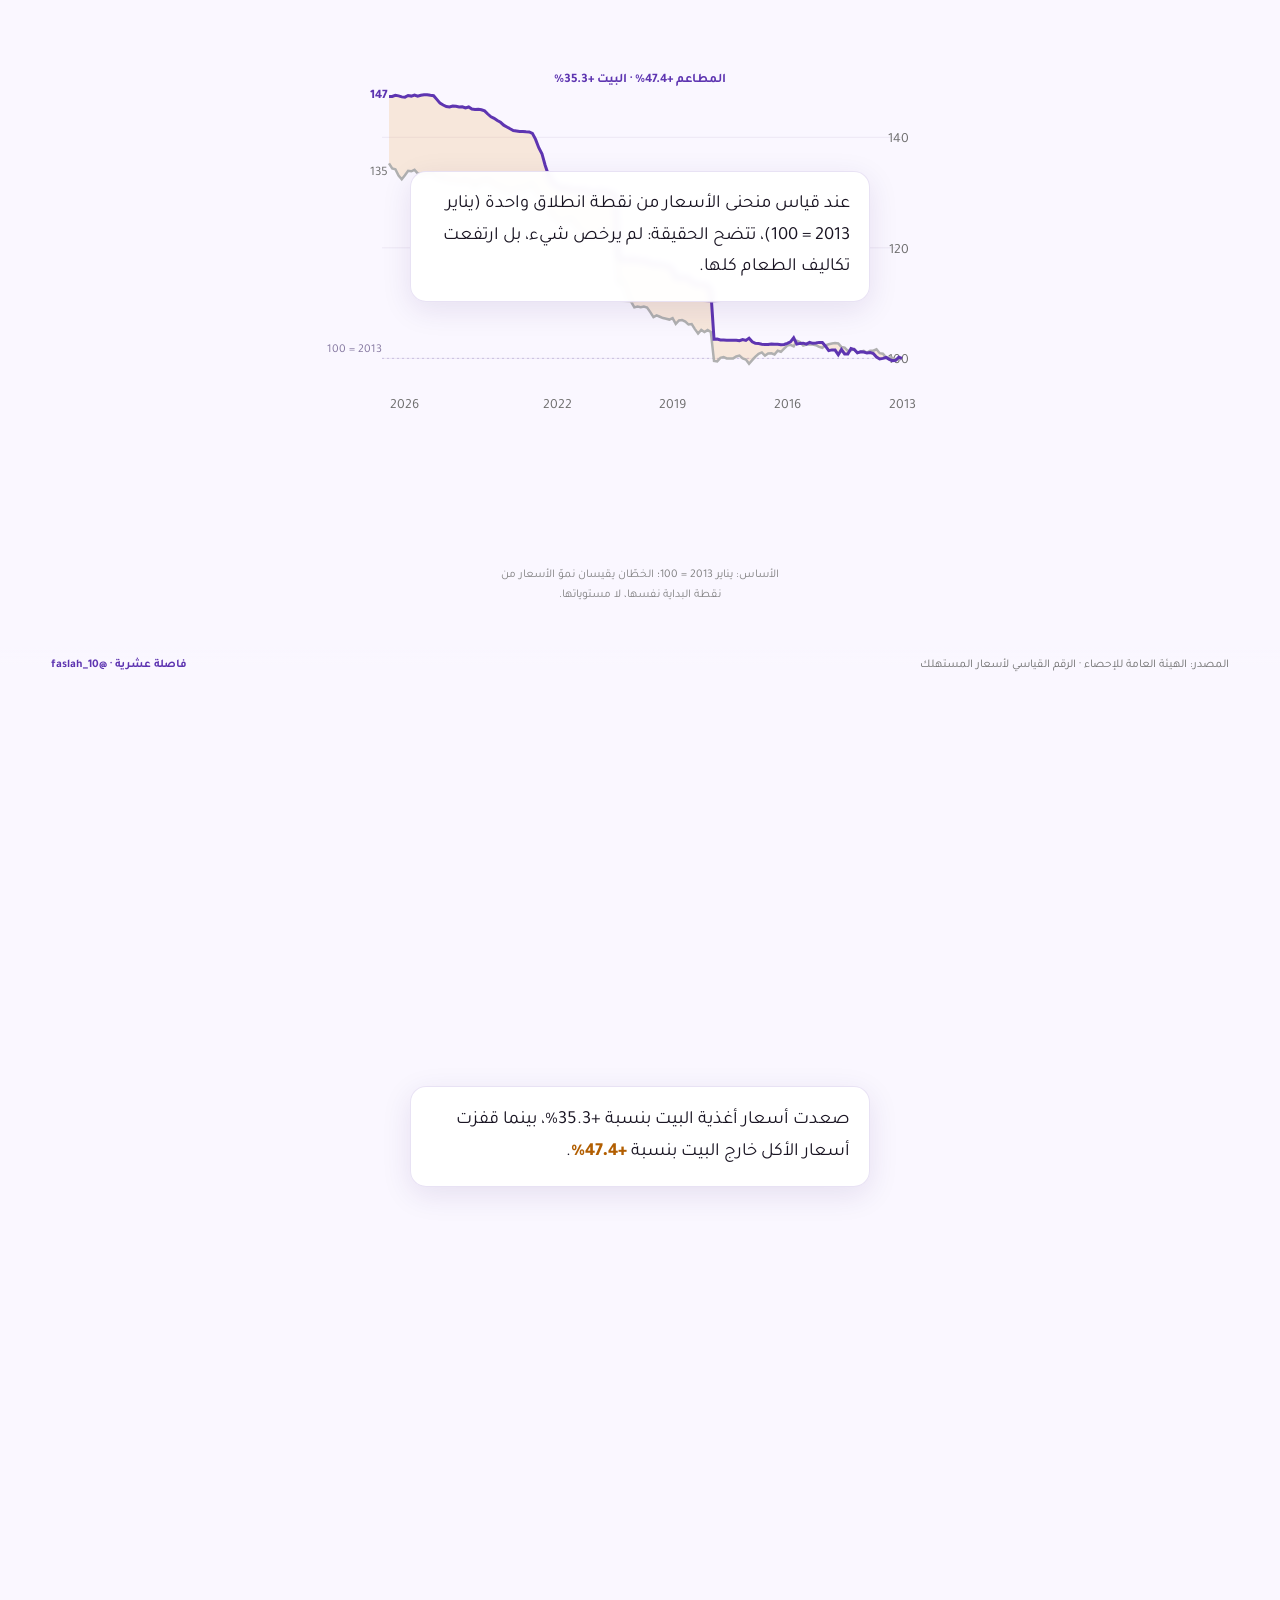
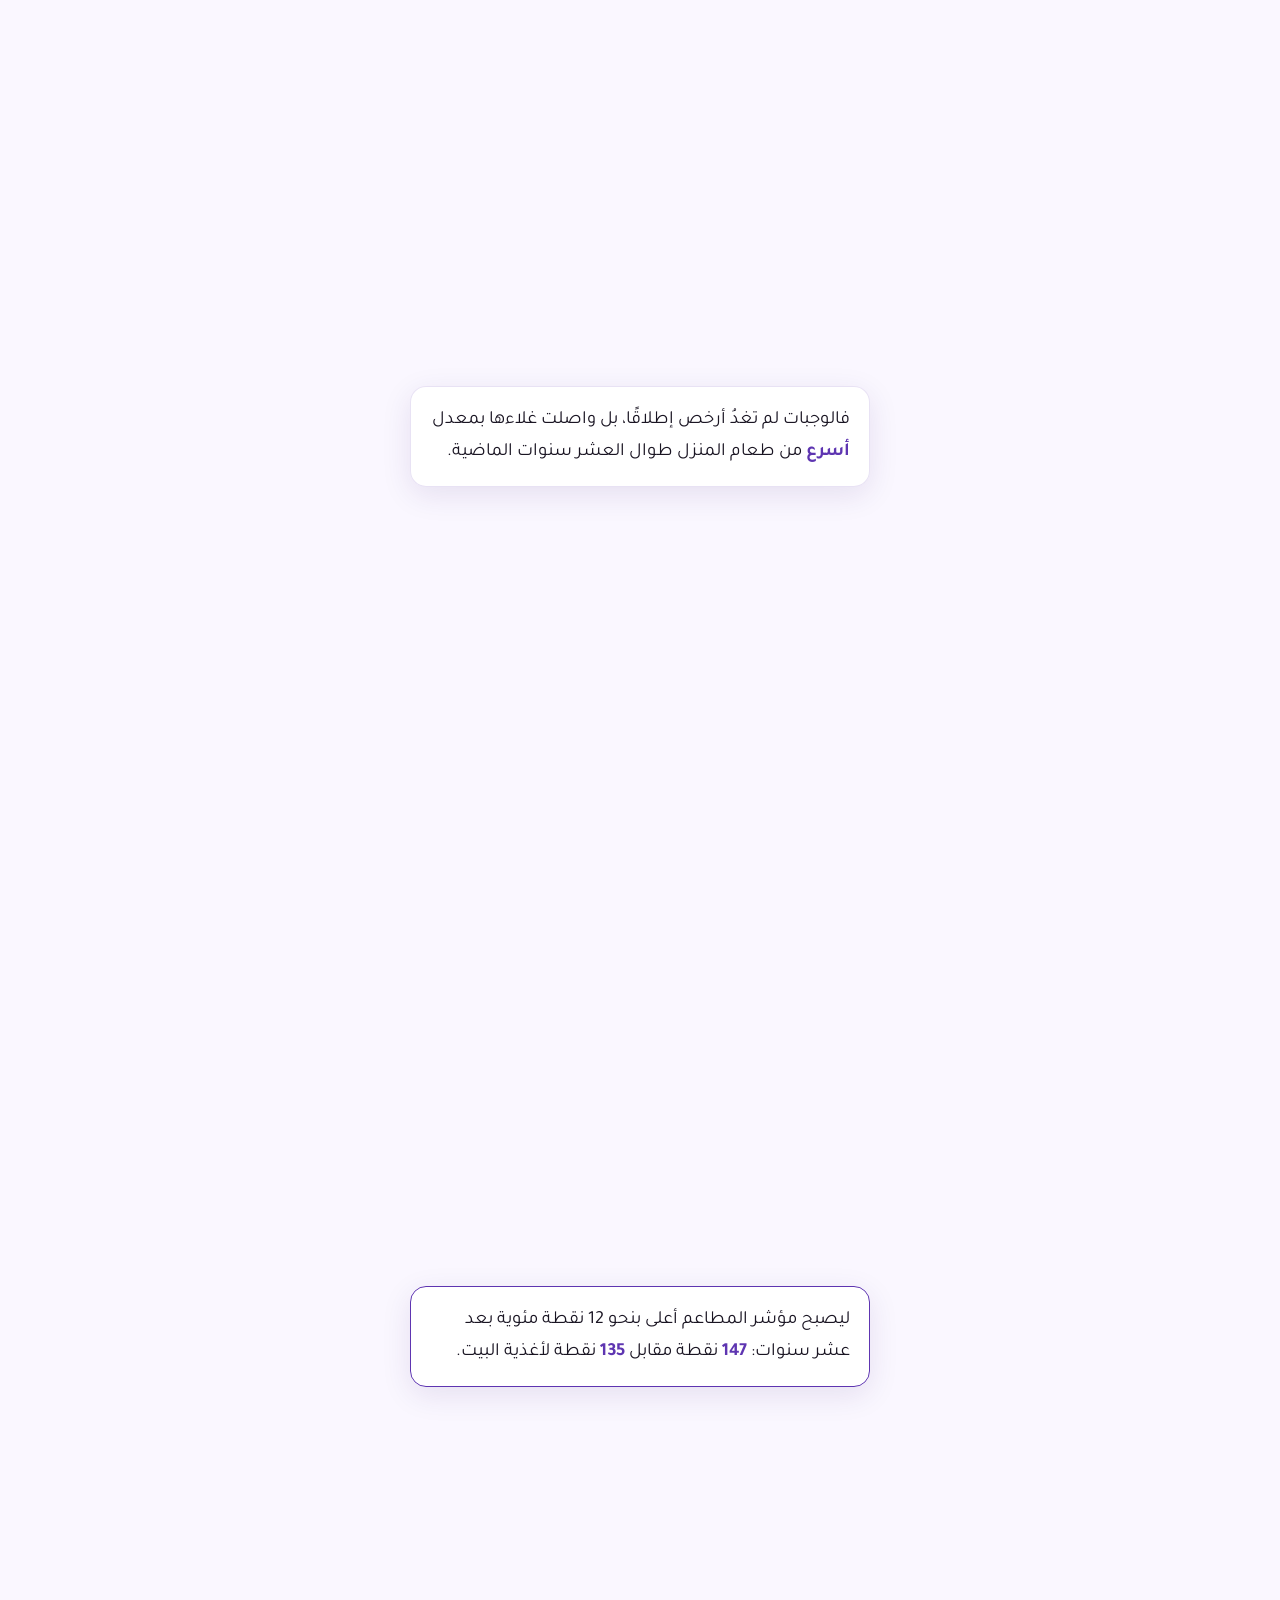
==== commit 634d453b: "Publish food/big-piece-001 · scene-4 lexicon fix (البقالة→أغذية البيت in CPI context)" ====
--- a/food/index.html
+++ b/food/index.html
@@ -118,7 +118,7 @@
       <div class="step" data-scene="4" data-step="0"><div class="card">عند قياس منحنى الأسعار من نقطة انطلاق واحدة (يناير 2013 = 100)، تتضح الحقيقة: لم يرخص شيء، بل ارتفعت تكاليف الطعام كلها.</div></div>
       <div class="step" data-scene="4" data-step="1"><div class="card">صعدت أسعار أغذية البيت بنسبة <span class="num">+35.3%</span>، بينما قفزت أسعار الأكل خارج البيت بنسبة <b class="hi num">+47.4%</b>.</div></div>
       <div class="step" data-scene="4" data-step="2"><div class="card">فالوجبات لم تغدُ أرخص إطلاقًا، بل واصلت غلاءها بمعدل <b>أسرع</b> من طعام المنزل طوال العشر سنوات الماضية.</div></div>
-      <div class="step" data-scene="4" data-step="3"><div class="card">ليصبح مؤشر المطاعم أعلى بنحو <span class="num">12</span> نقطة مئوية بعد عشر سنوات: <b class="num">147</b> نقطة مقابل <b class="num">135</b> نقطة للبقالة.</div></div>
+      <div class="step" data-scene="4" data-step="3"><div class="card">ليصبح مؤشر المطاعم أعلى بنحو <span class="num">12</span> نقطة مئوية بعد عشر سنوات: <b class="num">147</b> نقطة مقابل <b class="num">135</b> نقطة لأغذية البيت.</div></div>
       <div class="step" data-scene="4" data-step="4"><div class="card">لكن هذا الفارق المتدرج، بضع نقاط في السنة، لا يمكنه وحدَه تفسير انفجار عدد العمليات <b class="hi">×32</b> مقابل قيمتها ×9.4. التحول لم يكن في أسعار القوائم، بل في سلوك الإنسان ونمط يومه. هذا على مدى السنوات.</div></div>
     </div>
   </section>
